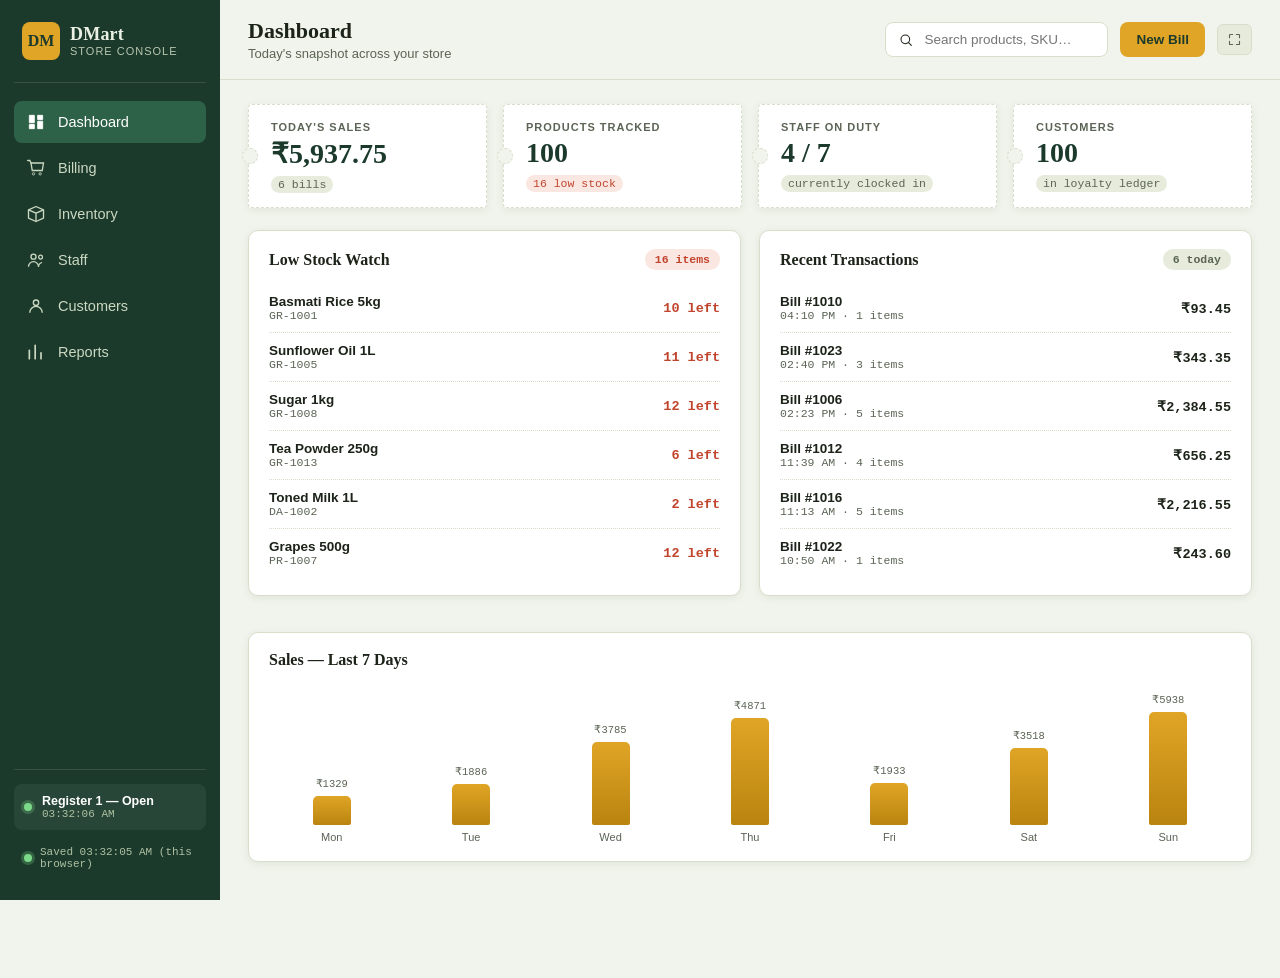
==== index.html @ e61dfb7e "Add files via upload" ====
<!DOCTYPE html>
<html lang="en" style="background:#F1F4EC;">
<head>
<meta charset="UTF-8">
<meta name="viewport" content="width=device-width, initial-scale=1.0, maximum-scale=1.0, viewport-fit=cover">
<meta name="color-scheme" content="light">
<meta name="theme-color" content="#1B3A2B">
<meta name="mobile-web-app-capable" content="yes">
<meta name="apple-mobile-web-app-capable" content="yes">
<meta name="apple-mobile-web-app-status-bar-style" content="black-translucent">
<meta name="apple-mobile-web-app-title" content="DMart">
<link rel="icon" href="data:image/svg+xml,%3Csvg xmlns='http://www.w3.org/2000/svg' viewBox='0 0 64 64'%3E%3Crect width='64' height='64' rx='14' fill='%231B3A2B'/%3E%3Crect x='10' y='10' width='44' height='44' rx='8' fill='%23E0A526'/%3E%3Ctext x='32' y='42' font-family='Georgia,serif' font-weight='700' font-size='24' fill='%231B3A2B' text-anchor='middle'%3EDM%3C/text%3E%3C/svg%3E">
<title>DMart Manager — Store Console</title>
<link rel="apple-touch-icon" href="[data-uri]">
<link rel="manifest" href="data:application/manifest+json,%7B%22name%22%3A%20%22DMart%20Manager%20%5Cu2014%20Store%20Console%22%2C%20%22short_name%22%3A%20%22DMart%22%2C%20%22start_url%22%3A%20%22.%22%2C%20%22display%22%3A%20%22standalone%22%2C%20%22background_color%22%3A%20%22%231B3A2B%22%2C%20%22theme_color%22%3A%20%22%231B3A2B%22%2C%20%22icons%22%3A%20%5B%7B%22src%22%3A%20%22data%3Aimage/png%3Bbase64%2CiVBORw0KGgoAAAANSUhEUgAAAMAAAADACAYAAABS3GwHAAAACXBIWXMAAAsTAAALEwEAmpwYAAASJklEQVR4nO1da5AVxRWe0lRMUklMxYrA9MoSQ2bu7d5FDYW73ctDIxh3xSeuCq6oRBBBBATER/CNTwoQE1EEWZZFEx%2BlxjIafGFisMzDt6KRxyZ/jTFWmZQa3U6dgSX7uLvc6Ttze%2B7MN1XfH6X29nx9vjnd55w%2B7TgJeAaNGfF9V4qJruQLXCnWuEq84CrxJpN8pyv5P13FP2dKaKByOHAV/5zmLphDJd50Fd8SzK3kC5isOX5QnT/MyepTVX8Ycxv4Oa7iG5jkf7c9WYCww4EUf2NStLJ6MfUQ5btOmp%2Bq%2BvqvM8mbmeKPM8m/gNFBeKwnB18yxV9kks/47pHDv%2B2k5RlcJ/JMivWu4v%2BB0cPoWVEc8H8zJe4dImtyTqU%2BrK5mhKt4G772MHpWmld4vEqKUU6lPEPH5IYwJe5jSnTiiw/jZ9Fw0OlKvrF6FB/sJPjZj9ZvruL/guHD8FkMHAS2JcVcp7l5fydJz9DRtYe6iv8Rhg/DZ2XgwFXiZQqdO0l4hsj8yUG8F5OPcKoqKwcfuw350%2B1Z/rhxX3GlWAXDh%2BEzexx0uoqvKPuSaPhxww9wlXgQxg/jZ0ngQIpHKc9UFuOvHnfYd6hUwfpLA%2BBAdd8X8C2Hjhx5YOzGz6R4FcYH42PJ5OCV2ERALgZffusTDKh9LYf41iEjR34jWutvbt7flfxhTAAMkFUCB5L/moI0kdk/oj0JmFRAh%2BEgiA5F8TDJTwP5MEBWiRw0iFNLMv7BMl/tKvGh9RcBwIEKz4Er%2BUfmGWNa96O8AYanKpsDV4qXjBJlVHRke/AAOGCRiIDPDmX8VHZK7gMGCANk6eDgYyrTL/7rv7ue3/agAXCgo%2BKAzp8XZfyu4ofjMAvEx9LHQSedUty3ACR/KAGDBcCBjp4Dfv%2BAxk%2BHkHefw4QBggORPg4k/8JVtX7/a38p1lsfJAAOVJwc8HUFjZ96sexpR4EJAAc6tRxI/slByv9WgbV/zTTrgwPAgSoDB/ViaqHN7/MwQBggywYHT/dc%2Bx9ZW4XNr/VJAVTZOPiyR2LMVfzcSpyA2glCn3tuXt%2B2OK8fuDmnX7zT12/e6%2BkdGz3dsQmIkoMdG72AW%2BKYuCbOiXuaA9t2YIIqxc/qLoANtgdULPiPhZ43M6efWuHDyBMi8idX%2BHruzHwwN7bto2hIvvb/SyAlOqwPaB844liub700p9/dAMNPKra1esEcHT6BW7eXItARGD/VSydgMP1i6Gih51%2BY1%2B%2B02p9gwCuKA/pILZmX08PG2LefgUDnXei440TbA%2BkPsonrZ1bhi1%2Bpwnv6dl/XN9m3o37RkG8kASy0PpACOOtsfPXTgHdaPT25JW/dngqDz6f4/z32B9IT06fl9XZEclKDHe2%2Bnj09Z92uesNV4i6KAG2xPZDumDUjb33CAC8WDihSlCgBSP4cLYHesj2Q7sse%2BlrAANMpwh3tvp7ckpwIkav464kJgdY1cv32evuTBHix7wnU8QkRgeQ7nSS0PakeIxDtyZD4Nq/0g/C2bbtjUnxAAvjM9kAWz8G6P2tYNNv%2BptiV4lPH9iAoa0gZRNsTAnhlXwqNGG/fC1gXAKXOYXzZFODNi3LZFgAVT6G2J7vY1upZL6CzKgCq6rQ9CYBnlYOLL8hnVwAoaYYAn1zuZ1MAtAHa1Q4DyLoH2tXu6drxPHsCoNNEtskHvERwMHVqPnsCoCN1tokHvERwQJHAzAmAzpXaJh7wEsHBL2/ysyeAratR9Gbb8DoSAjponzkBvLHOPvGAlwgOXlvnZU8A29vsEw94ieDg/bYMCsA26UCyOIAAEjAJgAcBwANACB3wAFgCwRt4WAJhDwBv0IE9ADbB8AYeNsGIAsEbdCAKhDAovIGHMCjyAPAGHcgDIBEGb%2BAhEYZMMLxBBzLBKIWAN/BQCoFaIHiDDtQCoRgO3sBDMRyqQeENOlANinJoeAMP5dA4DwBv0IHzADgQA2/g4UAMToTBG3TgRJjQNyzIlQ3LFuf0qitzeuMNvn5iua//eLdf9quYqA1MHO/2yj3l766xvc3TNyyM9j0ydyTSNg4dy/UxJ3E946f5QBxxt2mZG1MT2MvnlL%2B/0uol9tuaR4XMCqAQRh3H9WUX5fWWO/yKEYCNFvNHnZiQO74iAATQDzFNk3jQsSzpAiCsvKJ8XuChW%2Bx2c06NAE4%2Bg/dBVUP4v/OjY/v%2BncZJu5c3o37Cgwv4Shnn%2BJN50MK7VMNZdlmu4DsTSr0wTjZxvbNMnbabp5QmZJrjQhxkTgCFyK02MIT5Fw7cZJc2u7//hafvXJLTU1ryepiBIA5pEMEXPK6lhojglpRNS%2BP3Alvu8I0%2BUt1Bc1zob0MAMQmgUBu%2BxRflg01w2N86%2BiSuX1qdTAGceDqPXQCzppe%2BjIMAyuwBBvqajTshvAjIWOme26QJgPDMqvg2w6%2Bt9Y0%2BGhBAQgVAoJvpJ57GjSIvURpbIQGY7AvOPy%2B%2BOxeumpeLZIzwAAkSQNd9tWMmhv9dutbnz2viEwDdoBPauMYI/Zd74mleWzuh52/9YCzXk1vCfzwggIQJgPDsKt/oa3bcJK53bIxHAE%2BtNAs3Xnlx9JvhO67s%2B/W/aEZezzzfQKTYBCdPAAT6OyYGd%2BPCfCwCoP9%2B/CSzPcp7EUardrX39ZAUFfvdL3wIIC0egPDKGs9ok/fDcUL/aY0fiwDarjcrObj98ui8wK9u7OuJzpiym3N4gBQJgDDtPDMvQOHBOARAOYwjG8OLsmEij%2BwK2lPO6MvJw7fsFjwEkDIBPGB4WRt5jlfX%2BpELgEC3aZqM6f4b/Uj2RlW9El9UB9T1/yGAlAmAynxpSWPyPtfMz8ciAIpS%2BUeF9wJUXlAqHzN%2B2ld8VAkKAaRUAKXUutBGMQ4BEBbNDr8XoC/3s7f7Je2JhvUqGxkxvufdbvAAKRQAhRFN3%2BmFn/uxCIAO8JiEaekLHiUP113S8%2B9BACkUwN1XmQuAKj7jEABh6tTwnom%2B4PQlDzue9zb4fcZEiS%2Bqo4IAUi6AJ1eY17tTFCkuATxlOK4lc8OPaeUVhRNfvf8dPEAKBUCbTtOS3/omEZsACJR5DjsmcQwPlRjb2e5pdXzP3yE%2BCi3vIIAUCoBQc4xZ1SON3%2BSwfbECWH%2BdmRegM8/FjmXT0r5ffwoMFPq3EEBKBUBng03fizascQmAxGUytjAnxiYWqI7tSnxBABkRgMk5gS48tiw%2BARBuudRsk04lDfsax%2BYCBXjERX//Hh4gpQIwWWt3weQgfRgB0B7FOzr8%2BKikwaQUZHW3xBcEkBEPUKj%2BpVi0XpeLVQCESwwrVwdKjP15jdengUDvxBcEkBEBmBz06MJdV8UvgK13%2BXpoQ/gxXjBAYmzxnL6iunYf5R1YAqVUAKdNNhfAumvjFwCh5WweWWLs3Q1%2BcMxzX4kvCCAjHqDJ4JxwF9qXlkcAjy8zC4leVSAxtmxxcYkvCCAjAqCmWqbv1V/IMGoBEMafEn6clOP4a7d1/c52T9c1Fpf4ggAyIgCKm5u%2Bl0lfUVMBrL3GLCR6x8/%2B76U2FDh1dno/iS8IICMCOHyCuQC2tXplE8D2jV7QGjLsGEd3OzHWVCDkW6wXwyY4hQKgbKtJ%2B8SuuhuT3zQVAGHpQrOQKN1X8OSKcIkvCCADHoD6iJq%2B0ylnll8A1NzLOyr8WE%2BdzAuWWA%2BU%2BIIAMiAAiuKYvpNJ6XGpAiDMnRneC9BGt3p038QXNcGCADIsANMlRdeywoYA/nCnH/TqKXVOrgl5rhl7gBQKYPo0MwHQwfWBygbiFECp2Wu2p7PFvhJfEEAGPABdqmHyPudPi6crRLF47LbSbm6ZPT2894IHSJkAqN2f6fuQAdoUQCkJvKoiE18QQMo9wJICLcCLvUaplN%2BNSgBrrjYT8OlFJr4ggBQLwPS0VRTXE0UlAOpUbZLEe8igfIOAJVCKBHDP1bmyxv7jEADhhkvCvcfYE8z7iEIAKREAdU0w%2BfpTG0UKQSZJAG%2Bs8/TwscW/w2qD8wsQQMoEsGCWWSLp3muj6cMfpQAIc4q8k7h2QrjEFwSQQgFQ6t%2BkD9Dlc6LrwR%2B1AKico5jE2DUlNPQlYAlU4QKgDmgmRwujzj1ELQACdYEgDzUQ3lpfmgeDACpUAHQs0KTXJnmKn83NR3b5RJwCKAdm4o6wyhLA07f7et7MXHDeNezvUCuStuvLd1O8bePugADixYM3%2B31gshyZ0pIv%2BLfIWKnT89XzcsGVo0cYHBzp/hul3gNGWeZC4yQU6vPT378lEZfTyF9b2/%2B4J50ZnlOa40J/K05bGwiOrR%2BuBDRO4sYVnr0xt8jITFxZW1O0XW/POMsBCKAXIbQ8Io/xSAm1PRCAsG7YEEAIEmh5RGXQlA2m1oNxfEnhAYR1Y8%2BkB6CsaO7o3aedxp7Ig6ZXdHUQlQzctzSnXzbo5gwBCOvzWvECKOc6Fkg%2BBwwCsD8JAAQADwAhaHgALIHgDTZhCYQ9ALyBxh4Am2B4g03YBCMKBG%2BgEQVCGBTeYBPCoMgDwBto5AGQCIM32IREGDLB8AYamWCUQsAbbEIpRChvYNpIFkgfB%2B%2B3ZbAWiPrX2CYe8BLBAXWlzpwAomgoBaSDgxfvzOCRyKiOGgKVz8Evb8qgAG5bXN6zrUByObj10lz2BEDnbm0TD3iJ4MCkR1PFC6B2vHlXYiA9HOxq9wJbyJwACHRPre0JADyrHDyx3G7bFasCoOs9YYDZFuGciPolVaQA%2BI%2BF3hZTGxIg%2BRxsa/UCG8isAAgUAbA9EYBnhYObFtmL/iRGAHSnFbxA9kT4TqsXXNBh2/4cV4nPbA9i8UXYC2QNCw1u5YkarhSfkgA%2BtD2QoaOF3rwSEaGs4Lcr/WDObdsdk%2BIDWgJ1WB%2BIErqukeu319ufHMCLfekjm%2BzF/XsKgO90XCnesj6QPZjckg/u64URplOIO9p9feaUhBg/LYEUf91xFd9ieyDdMWs69gNpzfjONLhSKVYBSP4ceYA1tgfSG9SqfPtG%2B5MGeJF9%2BWfNSJbxB5B8teNKvsD6QApgcguPrVc/UD4O3l7vJWrZ0wP1Yh55gInWB9IP6poQHar0aE9dY0KNn9CQb3QGjRnxfesDGQB0cyTdBAlvUDl4d4Ovl8zL6eox9u1nIAxp4EMdepISCh0IdMPLLZfmkDVOMLa1evrmRblEZHiLQEdg/IEApGhNwICKAhVP0X1bv1nu4zxBQqI7Tyz39cUX5HXecmFbKEi%2Bdq8A3AZ%2BjvUBGaDmGB6cJqKCul/d6Ad38VK3CbRcid7Qt7d5AbfEMXFNnBP3NAe27cAEVfV8yl4BVNUfxpgSX9oeFAAOWDk4kPyL6lF88F4BBF5A8udggDBAlgUOJN/cw/j3COA86wMDwIEqhwDE2X0E8L1x/JtM8k9ghDBClmYOJP%2BEbL2PAPaEQ%2B%2B1PkAAHKgyRX96P0NkTQ6bYRggSysHkn/hjs55/Qpgjxd4wPpAAXCgYuHgvgGNPxBAgziMKdEJI4QRsnRx0FlVX1vrFPO4UrQnYMAAONCRcSDFeqfY5%2BC6mkGu5B9hAiBClgIOXMn/OUiOONgJ81QpPsf2wAFwwKIQgBIXOqGf5ub9XSVehhHCCFklcyD5Vsdx9gsvAAqLNvChSWibAoADZvLll/wjOu/ilPK4DeIERIVggKzyOOisqq85pSTj3ysCxVck4IUAcKBDcLDMiezZvR94EBMAEbJK4ECKR8lmoxOA4zic868yJZ62/nIAOFD9c%2BBK/nz1uOqvOXE8h44ceSBT4hUYIYyQJZODv5CNOnE%2Be8qmNyfgZQFwoPd%2B%2BRXfErvxdz3Djxt%2BAIrmIECWHA4eqaqv/7pT1ifYGAfRIRTO2TeArKIziPZEveEN8wxR%2BZOQLLNuCJmDq/i/mOTNThKeQXX%2BMFeKl2yTAmSEA8m3Dpb5aidhz36sXkxlSvzDOkFAKjlwqUJZirlWlzxFlVIr3oa9gX2DSRE6qXth6JJmm0%2BVzNUEQpD8vwkgEKhMDr5kij8%2BpD73I6dSH1fV%2BkzxdWi5Yt2YKgeSf0LdG/Z5gL2SHorT0q6dFA2vkAAjS%2BbX/kUm%2BYyDlP8tJ80P9WVkqqYl8AxK7EoA%2BYCywIHkO%2BlLX6X4WX16dWbpoZAW3dbhKn6Jq8RdVNBEN/i5ku%2BgHEMSLvMGRCgOaM6CuQvmMJjL52humeLzaa73Xk5h%2BfkfrwZnYNuTtE8AAAAASUVORK5CYII%3D%22%2C%20%22sizes%22%3A%20%22192x192%22%2C%20%22type%22%3A%20%22image/png%22%7D%2C%20%7B%22src%22%3A%20%22data%3Aimage/png%3Bbase64%2CiVBORw0KGgoAAAANSUhEUgAAAgAAAAIACAYAAAD0eNT6AAAACXBIWXMAAAsTAAALEwEAmpwYAAAgAElEQVR4nO2deZgdVZn/r6Mz7uPCT6HrNGlB7HvvOZ0EbSFd1Z10gCSEBCEhZAUiikLYA9kQk0BCAgHCEpKwBLIS9SeOGy6ACCgIo%2ByKICrgvjEzzu95RpwNOL/n3BBpY5buqnvve%2BrUp57n%2Byfk9rc%2B7/t%2B61TVqVKJQ/xo6ex8077dVaPijvFRrE%2BPEn1BFJtrosR8SsX6DpWYR6NYP6sS87Mo1n90UrH%2Bk0qMRXgAAzAgykCs//SXvrStR7le9UiU6NtdD9vWy2o97TTX4/bp0bq1q%2BuN0n2Xg6Opx6DhlZaWxIyJEjMvivXNUWy%2BqxL9Bxo4DRwGYKB4DOjfux4YJXqL64muN7oeyVjiyP3R1jv07aq7eoRK9EUqMd9UsfkX%2BYJDeAADMOA5A7F%2BXiXmTpWYpa1deuz%2BnZ1vk%2B7nHBy7PQb1DH5H1F2dEiXm%2BigxT6jEvCReSAgPYAAG8s/AS1Gif6Bifa2K9WR3ccU44hA/tt231wtcWo0S/T8eFArCAxiAgbAZiPWLKtYPR4lZ0dKte0ql0t9JzwKOAg19B14Um9%2BIFwLCAxiAgYIzECX611GiV70SBl4jPSM4Ajtau/TBUWyuVLH%2BpTTsCA9gAAZgYBcMxOYXKjEr9006Pig9NzhyfLgHT1SsT1axeYxio%2BHCAAzAQN4Y0E%2B5W7TRQZW9pOcJR06OlqQ6/JVX9P5THmCEBzAAAzCQhYEo0X%2BOEr25pct0S88XDj%2BPv4u6zYei2PwzzYZmAwMwAAPBMvCo6jIzS729r5MeOhzCx15J%2Ba0qNmerxPzcAzARHsAADMBAcxj4mbs9wCuFBR38UWwWRrH%2BdxoODQcGYAAGislAlJh/U4k5/129%2Bi3Sc4mjCXvub7vi17%2BXBg/hAQzAAAx4w8C/uhUBNyMYxIEdnZ2df9%2Ba6DMZ/OJFhvAABmDAWwai2PzWfbSIZwQCOaKu6qhXtuYVhwvhAQzAAAzkgIFYP62S6jjp%2BcWR8lDDqu9TiblFHCSEBzAAAzCQVwbudJ8vZhDn5HDfmY4Scwl784sXDsIDGICB3DMQJea/3Vdd23rb3iA93zh2c7i9oFWifyQNDMIDGIABGAiLgSjWz6hYH8oQ9nDbXvcxCD7BK18kCA9gAAYCZuDlKNFbWrv0O6XnHsdfHvLTv/YADIQHMAADMFAABqJE/4rVAOFX%2B1RsLuSqX74YEB7AAAwUdDVg1QFjD3g9V%2BNNPPYZZqq1PZ3lAUB4AAMwAAMFZiBKzBOtXYMHEwKacERxx0fd152kTzrCAxiAARiAAVXzQL8QdesPEwIadLhlllce9KPo8AAGYAAGYMA7BqLE3KC1/geCQB2P1q6hik/1ysON8AAGYAAGzO5DQKwf2ieuthEC6nC0JNXhKtF/ADoaDwzAAAzAQB4YiBLzu5Yu000IyHCoWE%2BOYvOf0icT4QEMwAAMwIAaSAiIzX%2B1Jvo4QkCq4e8%2B22teougoOhiAARiAgZwy8LJ7XZ0Q0N%2Bjt/d1UWKu9%2BDEITyAARiAARiw2T3Q693eNQSBPX3IJzZfBziaDgzAAAzAQFAMxPpWPii0i2PvIUPe7D69KH6SEB7AAAzAAAwk9fcgSvS39krKb2UloM/R1jv07SrR91N0FB0MwAAMwEDIDESJfpCPCb1ytPS2/x%2BVmEekTwrCAxiAARiAAdUMD2L9cHRQZa9CrwTUPuMb64coOooOBmAABmCgUAzE5rFBPYPfUSri0dLZ%2BSYVm3vFTwLCAxiAARiAgUQiBOgH3tWr31Iq3tP%2B%2Bm6KjqKDARiAARgoOAPfLMzbAe5dSF71EwcO4QEMwAAMJJ54EOtb3R44pdAPNvnxADaEBzAAAzBgvfIg1jeVQj6iWC8SNxnhAQzAAAzAQOKhB7FeUArxiBIztbYvsrTBCA9gAAZgAAYSLz14ObgPCLXG1RHuy0gemIvwAAZgAAZgwPrqgfsCbhSbpBTCMWh4pSWKzW%2BlTUV4AAMwAAMwkA8G9O9bu4aqUt6f%2BFeJ/o68mQgPYAAGYAAG8sNAFJt/1lr/QymvRxSbddImIjyAARiAARjIJQOxWV3K46Fic4K4eQgPYAAGYAAGcsxAFOuPlPJ07NOjdZToP0sbh/AABmAABmAg3wzoF1rijkopD8cBYw94vfvIgbxpCA9gAAZgAAaCYOCRXDwPoGJzhQdmITyAARiAARgIhoEoMZeUfD6iruoolZiXpI1CeAADMAADMBAYAy%2BpWB9a8vFo6x369ijRv/bAJIQHMAADMAAD4TEQ61%2B%2B8%2BAD/rHk28Erfx7AgfAABmAABgJnQK8t%2BXS0dnX0ss%2B/NBQID2AABmCgAAy81NKte0rePPWf6B95YArCAxiAARiAgfAZiPXTbb1tb/DhK3%2BXiJuB8AAGYAAGYKBYDCwVHf5uc4Io0f/jgREID2AABmAABgrDQJSY/1bDqu8TCwBRbL4ubQLCAxiAARiAgYIy8EXJd/6l/3iEBzAAAzAAA4VloCUxY5o7/Xt7XxfF5ofSfzjCAxiAARiAgUIzEJsn3Uxu2vxvTfSZ4n80wgMYgAEYgAEYsFHSMaspw3/vIUPerBL9e0yn8GAABmAABmDAiHsQxea3rV1db2x4AGhJzHzpPxbhAQzAAAzAAAyYVz3oMrMbOvzf1avfohL9B0yn8GAABmAABmDA%2BONBrJ/fKym/tWEBIIr1IvE/EuEBDMAADMAADNidhIAFDRn%2B7gtEUaz/HdMpPBiAARiAARjwkoF/dc/p1T0ARLGe48Efh/AABmAABmAABpJd3QroOKu%2B07%2B393UqNr8AOqCDARiAARiAAeOzBz%2Br674ArV16hgd/FMIDGIABGIABGEh270HUXZ1StwAQJeZ7QAd0MAADMAADMGC89yCK9UN1Gf4tSXW49B%2BD8AAGYAAGYAAGTL89aOky3dmv/mN9M6ZTeDAAAzAAAzBg8uNBbDZlGv5tvUPfrhL9gvgfgvAABmAABmAABmx/PYgS/edBPYPfkToAuNcJMJyigwEYgAEYgAGTOw%2Bi2JyWOgBEsX5c%2Bg9AeAADMAADMAADZuABINHfTzX8W7v0wRhO0cEADMAADMCAya0HLV2VD6S4%2BjdXSv9whAcwAAMwAAMwYNJ7EOvLBjr/X8POfxQdRQcDMAADMGDy7UGsf%2Blmer%2Bnf0u37hH/0QgPYAAGYAAGYMBm9qCnOmwgy//XYDqFBwMwAAMwAAMm/x7E5op%2BL/9HsfmN%2BA9GeAADMAADMAADtmm3AVp6BndiOEUHAzAAAzAAAwEx0G2G9mf5f6H4D0ViHrR2G3vQWG2nzKjas2dV7Yp5Fbtxadl%2B6bKKvXt1u33kxnb7xIZ2%2B6NN7fbnn0J4AAPSDLhadDXpatPVqKvVDUvKtdp1NTx5RrVW06626a0F9iDW5%2B0xAKhE3y/%2BQ1HTPDhwtLYzZ1bt5Quq9qtXVOxTDHbxho7woBEMuNr%2BysqyvWx%2BxZ4wU9uho%2Bm1qkCzJkr0t3Y7/N2%2BwSrW/yv9Q1HjPNhvuLHHTNe1gX/fWhotwxYGiszAvWu3BYKJ07R9z3B6rwp5/sT6f/fv7Hzbrpf/EzNV/EeiunvQNtzUlvSvX1yxT26UbzoID2DAPwae3FC21y2q1G4ZDOqhF6sQZ1G3OWZ3AeAG8R%2BI6ubBsHHGLptTsY/eWBZvLggPYCA/DLie4VYJe47U9OQkqLm0ZncPAP7Qgx%2BIMnowbpK2n1pesT/bKt9IEB7AQL4ZuHVl2U6dUeUhwiSA2RSbx3Y6/Nt6h75dJeYl8R%2BIUnngnvCdfnzV3rmKq33phonwIEQG7ri6bKcdx9sEKs8zKtYv7vQ5AJVUx4n/OJTKg0nTtL39aga/dINEeFAEBm6/qlx7aJB%2BbXLpQUtixvxtAIj1MukfhgbmQTxO208vr4g3BIQHMFA8Bj63omyHH0nfVnmbXbFZspMVAPNN8R%2BG%2BuXBe0fo2iYfz9ws3wQQHsBAcRl49uZ2u2xuxe4/ghUBlZf5Fetv7GwF4HnxH4b26MGEqdo%2BcB3L/dKND%2BEBDLzKwHeuLdujphACVB5mWKyf/6vhv29SjsR/FNrjBj7ulb7neLKfxsvwhQEPGXBvHa06v1JboaSfG689ePewjr3/EgBau/RY6R%2BEdu3BiKO0vWc1V/3SDQ7hAQzsmYG7rimzf0Di90xr6e4Y/ZcA0JKY%2BdI/CO3cgxNPrPLhHQYPgwcGcsXAjzeX7cc%2BUqWvJ37OtijR5/bZAVBvkf5B6K89GNSta3t0SxcywgMYgIG0DFwyr2L35SuE1rv5FpuNfQKA%2BZ74D0J/tXf/%2BiUs%2BTN4GDwwkH8GtlxUqT3DRI/3yQN9P28AeKj39Rp7ywqu/KWbFsIDGKgfA1%2B4rGzbR8r3V2RqHkSx%2BW0tAOw9ZMibMcUPMAaP0rXtNmk8DB8YgIHQGHC7lXYcxhsCyoNZoxLzcktn55tK%2B3ZXjQc/pvD64FhTe5dWukgRHsAADDSKgfvWttd6HT3fiHvQEndUSiruGC/9Q4ouc5i2965l%2BDN4GDwwED4D919btoNHy/ddVXC51//dJ4BPk/4hRZa7L8ayv3xTQngAA81j4K5VZVseye0AJTh7oqRjVknF5kLpIVjkp/154I/Bw%2BCBgaI%2BGPge3g6wYgEg1otcAFgtPQiLKPdu7AZe9RNvQggPYECOgS0XlWt7nkj3Y1VARYm%2BuqQS/RnpH1JEsckPg4fBAwMwsO1rgtL9WBVQUWy2uq8AfkP6hxRxe18Kn%2BYPAzAAA9s%2BIjTtOFYBVLMDQGJuK6nEPCo9EIv2YZ%2BnN/PEP42P4QcDMLCdge%2Bvb7fvH0MIUM0MALF%2BqBTF%2BhnpoVgUue0w3ZeyaHw0PhiAARj4awa%2BfmXZDuqR79OqIIoS81P3IaBfS/%2BQomjleWzxS9Nj8MEADOyKgWVzeB5ANWsmxeYX7hmA56UHYxE0Yaqu3eui%2BeEBDMAADOycAdcjx0/mM8KqKXNJ/96tAPw/6eEYut47Qtd2v6LoafwwAAMwsHsG7lnDrQDVhLkUxfqPLgD8WXpAhq4V81j6p%2Bkx%2BGAABvrLwPzTuRWgGj6b9AvuFsCL0gMyZHUfqe2zN1P4NH8YgAEY6C8D7k2pzsPl%2B7cKWbF%2BseTFDwlYn72YpX8aP40fBmBgoAxsXFoW798qcBEAGmjupGmaxkfjgwEYgIGUDBw9hb0BFAEgf2rtNva2q7j6p/nT/GEABtIy8JWVrAIoAkD%2BNP14tvul8dP4YQAGsjIwfhKrAKpBc4pbAA0y9s5VXP3T/Gn%2BMAADWRlwn0yXvqBTgYoA0KBNf2h8ND4YgAEYqA8DoyawCqAIAPkQT/7T%2BGn8MAAD9WNgy0U8C6AIAP5r2DjDlr80f5o/DMBAnbcIPvgIVgEUtwD81rK57PpH86f5wwAM1JuBpefyjQBFAPBX7lOWj66j8Gn%2BMAADMFBvBlxv5XPBpq4zi4cA62jm1Bm8%2Bkfjp/HDAAw0ioFjpnMbQBEA/NQNi1n%2Bp/nT/GEABhrFwLWLeCVQEQD8037DjX1yI4VP84cBGICBRjHww41l2zZcvt%2BrQMQtgDoZ6ZamaHw0PhiAARhoLANunxXpwakCEQGgTkZevoD7/zQ%2Bhh8MwECjGbhkHrcBFAHAL923lsKn%2BcMADMBAoxm4Zw2bAikCgD86cDTL/zR%2BGj8MwECzGBgySr7vqwDELYA6mDhzJsv/NH%2BaPwzAQLMYOO4ENgVSBAA/xP1/Gh/DDwZgoHkMXDqf5wAUAcAPffUK3v%2Bn%2BTEAYQAGmsXArSt5DkARAOSH/77dxj61icKn%2BcMADMBAsxh4ckPZtnbL93%2BVc/EMQEYDhx3BA4A0fho/DMBAsxnoPFx%2BgKqciwCQ0UD2/6fxMfxgAAaaz8CkaWwIpAgAsglq9izu/9P8GIAwAAPNZuCMk3kTQBEAZAPAinkEAJo/zR8GYKDZDCyfSwBQBADZALBxaZnmR/ODARiAgSYzsH4JbwIoAoBsAPjy5QQAmj/NHwZgoNkMfOEyAoAiAMgGgHtWEwBo/jR/GICBZjNw1yoCgCIAyAaAR26k8Gn%2BMAADMNBsBh5aRwBQBADZAOA2pKD50fxgAAZgoLkMPLGhXbT3qwDEPgAZDfzxZgIAjY/hBwMw0GwGnt7MCoAiAMgmqGe3EgBo/jR/GICBZjPgeq/0FbTKuVgByGggjY/[base64]%[base64]%2BYRKwAEAJoRAwkGYKAQDEgPUJVzcQuAFQDxIkZ4AAMwQAAwBIC8icZF44IBGIABVgCUB/[base64]/whtK4cYO3i0sQeN1bZrnLGHHa3tYRO0nTBV20nTtD3pI1V77qlVu%2BScql39yYr99PKKvXt1u31yQ5lGmqKRfnCs/HlvtNp6jH3wBvhIGzRuvKAifg6R8c4DbgF4cBLQqx60jzT2kKO1/fCHq3bR7Ipdv2RbOHjmZq4yixwAnOafXiEgpgwALoBLnz9kvPOAAODBSUD9W1kYM1HbM0%2Bp2usWV%2BwD13E1WLQAUB6p7VObCIIDHf5fWlkWP3fIeOkBAcCDk4DSeXDgaG1PPLFq1yys2IfXFXcwFCUAOK1cwCrAQPmYfjxX/9LcKk9FAPDgJKDsHrR2GzvyKG0/cWbF3rmqWKsDRQoABx%2Bh7bNbi3V%2Bs%2Bg715btvt3y5w0ZLz0gAHhwElD9PXAPHy48u2rvXRv%2BsChSAHDaclH457ReOuuUqvj5QsZbDwgAHpwE1FgP3FsIq86v2B8Fev%2B4aAFg3LFa3PM86IkN7faAEfLnCxlvPSAAeHASUPPeMJg9q2IfWhfWFWTRAoDTbVeGdQ4boaXncvUvzanyXAQAD04Caq4H7xlu7KyTqsG8SVDEAOAe/pT23Wc9s6XdDh0tf56Q8doDAoAHJwHJeDCox9Q2JXrg%2BnwHgSIGAHfu2Bho10y4V2WlzxEy3ntAAPDgJCBZD/Ybbuz5Z1Xs05vzGQSKGACcFpzBKsCumHBvxEifH2S894AAkNFA93DZQHX4MX7dm5syo5rq71j1iYpdNqdiF8%2Bu1Jqxe%2BJ4xvHVWvNpPyR/Dej9Y7Rdv6Scy21eU52/PrpoTv6uGN2W06E%2B2JlFn780fxv/uJ6Yhlvp361yLgJARgPTFOjHP%2BpXAFh8dmOupL6/vt3edlXZXnlepXbP1g1Y6b%2B1P5o6o2ofuVG%2BkTdT/3xdPj%2BtesV5bAy047mcPMOv/tIfuZ6Yhlvp361yLgJARgMJAAMfNKsXVuyHJmuvNyhxV5c3LC7OcMlrABg2ztjntsr754u%2BvaZc2xRL%2BrwMVAQAI%2BI7ASCjgWmKtCgrAHuSe4jLLT0n4/1dGfjYR6uFWGbOawBwunlZ/m7bNEqnfdyv3tJfEQCMiO8EgIwGpilSAsBf%2B/Gzre1249Ky7TnSzyDQM17be9aEPWTyHADGT%2BZhQHcOH7%2BpXPtolvT5SCMCgBHxnQCQ0UACQP2GkFvKdQ%2B0uWVd6Ya0s02EPntxuCEgzwHA6Y6rwz03/dUFs/P7UBwBwIj4TgDIaGCaQmUFYPf%2B/GRLe%2B2tAt%2BeERjUre1l88N8LiDvAeCjHyn2KsBPt7TbwTne%2BIcAYER8JwBkNDBNsRIA%2BufTP11a9vLNgRDfP897ACj6xkDuwVrpc5BFBAAj4jsBIKOBaYqVADCwD5q4NwakG9SOOufUau3ZBenGXy/lPQA4nRdgMOuPHIfDj5T3P4sIAEbEdwJARgPTFCwBYODLm26DIekmtaPOPCWcgRNCAKgeWsyNgW65JH8b/%2BwoAoAR8Z0AkNHANAVLABi4Z89uLdtZH/MvBHzizEqhA4Bv75y7TaekvWy2Jk6t5v68EQCMiO8EgIwGpilYAkD6pU738R7pZrWjVsyrFDYATJzm1%2B2ZroJtDHT36vYBD/O2HmOPmuLXeSMAGBHfCQAZDUxTtASAbJ85HXesX83Lva2Q981o0gYAH5efty7PfyDrr04%2BaeCB2G3L7VsPIgAYEd8JABkNTFO0vhWf1E6AafXojWX7Ac/eDnhfr7F3XVMuXABw/%2B0Iz7485x4alfazGXrspnLtS5YD9ee2K8ve9SACgBHxnQCQ0cA0hetb8eUtADjdfnW5tpQp7V1fHTRW2yc3lAsXAK75pH%2BvoN25Kp/nYSBaePbA%2B8i4SdrLHkQAMCK%2BEwAyGpimcH0rvjwGAKf5p/s3eE6YqQsXAGqb0IzS3n3DQdrTRurHm8vWHDpwX7ZcVPGyBxEAjIjvBICMBqYpXt%2BKL68B4OnNZXvwEX4NHqe1CyuFCgBOi1JcjTZSoW8MdPX5Aw%2B/Bx2ua2/T%2BNiDCABGxHcCQEYD0xSvb8WX1wDg5ONDaO55gLwNn6wBIO396Ebq/LPyF8T6%2BzZMd4oPZ61cUPG2BxEAjIjvBICMBqYpYN%2BKL88BwGnKDL/8dHK/SdqXZgYAH7nWh5raKpG0t/XWp5cP/Oq/PFLbpzb5e64IAEbEdwJARgPTFLBvxZf3APC1K/1bBXBav6RcqABw1yr/zoNbKpf2tt5K8w6/e17G5x5EADAivhMAMhqYpoB9K768B4C0TbHROnC0zs0VaD0CgNPRnp2H0DYGciErzcY/39vhlpRvPYgAYER8JwBkNDBNEftWfCEEgM9f6t/Vp9OF51QLFQDSLE83Wu43SftbL7nPHqfZ%2BMf3HkQAMCK%2BEwAyGpimiH0rvhACgNNhE/y6%2Btz%2BQKDbuEjam2YFAPeAWjLer/PgViWk/a2HHl7XbttSbvzjew8iABgR3wkAGQ1MU8i%2BFV8oAcA95Szt5c40b4f7ryEHgLSvqDVaIWwMtODMgfeN8a9s/ON7DyIAGBHfCQAZDUxTyL4VXygB4PGbyrX3v6X93FEHjDC13ybtT7MCQNpNanwcML7IPUvi3mpIu/GP7z2IAGBEfCcAZDQwTTH7VnyhBACnqR6%2BEpiHd9LrGQCc3GeSpT3vq/cMN/bRdfI%2Bp9UV56XY%2BGfsqxv/%2BN6DCABGxHcCQEYD0xSzb8UXUgBwr95J%2B7kzVQ7x%2B530egeAtPerGym3d760z2nk3mIYlmLHy8sXVHPTgwgARsR3AkBGA9MUtG/FF1IAcMvPvu1It13XLqoUJgA4nZTiifVGyt2WcHxIez1QbbmonHnjH997EAHAiPhOAMhoYJqC9q34QgoAPr6Lvl2HHK0LFQDSvLPeaK3K4cZA7gt%2BA/07F5xezVUPIgAYEd8JABkNTFPQvhVfaAFg2Ry/7j/31V3XlAsTAJyOPNavMBaP07naGOj2qwZ%2B9b%2BzjX9870EEACPiOwEgo4Fpitq34gstANxxtZ/PATi5V7mk/WlmALh5uX/n4v9e4mcI25k%2B/OH6bPzjew8iABgR3wkAGQ1MU9S%2BFV9oAcBd4ZnD/Lry3K4PjNG1zXKkPWpWAPBxY6CJU/PBu/uiZJrXWr%2B%2Bk41/fO9BBAAj4jsBIKOBaQrbt%2BILLQA4HX%2BCX0Onr756RaUwASDtK2yNlHsuwddbMX3lNpAa6N92xC42/vG9BxEAjIjvBICMBqYpbN%2BKL8QAsOxcv4ZOX7l35KX9aWYASLuJTSN18kl%2BM%2B%2Be4G8/RNdt4x/fexABwIj4TgDIaGCa4vat%2BEIMALdc4t%2B95%2B0acZQuVABwWnCGX8z7vjHQpfNTbPxz%2BK43/vG9BxEAjIjvBICMBqYpbt%2BKL8QA8NhN/gYApz09pR1aAEh7P7uRWuQp926Iu2E%2B0L/nsvmV3PYgAoAR8Z0AkNHANAXuW/GFGACcho6W93ZXum5xpVABwMk9nS7te1%2B5B0V93BgozW6W7SONfXJjfnsQAcCI%2BE4AyGhgmgL3rfhCDQCTPf0ugNMsz%2B5BNyMA3O7h65mrP%2BlXEHMaM3HgV//zB/jFSd96EPl3XXMAACAASURBVAHAiPhOAMhoYJoC9634Qg0Avt137qth49Kxk%2BcA4OQ%2BTyvtfV/1HOnXa5nuDZFGbPzjew8iABgR3wkAGQ1MU%2BS%2BFV%2BoAWDVJ/x9E8DJPacg7VGzA4B7Sl3a9x312YvLuX591W0WlPceRAAwIr4TADIamKbIfSu%2BUAOAa%2BzS3u5O7k0FaY%2BaHQDcJk0Hp/iyXRE2BnLnYFC3bsjGP773IAKAEfGdAJDRwDSF7lvxhRoAvr3G7wDg9iqQ9qjv8GkW/%2B4ztdLe7yj34SLpc3DOqQP3xX0oKIQeRAAwIr4TADIaGELxhRoAfrKl3buv0fXVzJnVQgYAt8mN%2B1yttP8%2BPZT5w41l%2B77egf/uTUsrQfQgAoAR8Z0AkNHAEIov1ADgNNjjVwGHH2kKGQDSbnMb8sZAy%2BY2duMf33sQAcCI%2BE4AyGhgCMUXcgBI80pVs7T/CH8%2BTdvsAOCeWndPr0ufg75aNFvmlsyzN7fb949p7MY/vvcgAoAR8Z0AkNHAEIov5AAw1eO9AJzcDnnSHkkEACd3C0Ta/77qOEzXbhs12/sbL6g0fOMf33sQAcCI%2BE4AyGhgCMUXcgD4mGde76jPX1rcAOCeXpf2f0etWdj8VYDDJgz86t/dQsnyb/rWgwgARsR3AkBGA0MovpADQJonq5up6xZVChsAnA4/plrojYG%2BdFlzNv7xvQcRAIyI7wSAjAaGUHwhB4DFs/162MzXVwGlAsCGFPveN1q3rGjeOZk2ozkb//jegwgARsR3AkBGA0MovpADwMrz/A4As2cVOwDUvnw31q8HNY%2BZ3pzPNd%2B3tt3um%2BI11TQb//jegwgARsR3AkBGA0MovpADwLoL/LvC7KsTZjZn2PgaAJxWzPMrpLm9I%2B5Z0/hnM846ZeB94IiUG//43oMIAEbEdwJARgNDKL6QA8BnPN8OeMJUAoB7mt091S59Lvrq1I81tiZ%2BsL7dHjCieRv/%2BN6DCABGxHcCQEYDQyi%2BkAPA51b4HQBGTSQAuPN0rmcPa9Y2BrqxcasAS88d%2BN/7wbEm9cY/vvcgAoAR8Z0AkNHAEIov5ADw5cv9DgDxOAKAO0/fvb7du42B3AOkoWz843sPIgAYEd8JABkNDKH4Qg4AX/PwXfO%2BclsVS3sk/QzAdh13QtW7c/PTBmwM5F79HOhvaT9E176hUK/f4FsPIgAYEd8JABkNDKH4Qg4At1/tdwCoHEIA2H6ubl3p37la24CNgUYeNfCr//kZN/7xvQcRAIyI7wSAjAaGUHwhB4C7rvFvqPSV%2BwKctEe%2BrAA4jfbs2w3ug0313BgozTMp9dj4x/ceRAAwIr4TADIaGELxhRwAvr3G7wDgHjaT9sinAHDThX69Eujkhna9/r5jp8ts/ON7DyIAGBHfCQAZDQyh%2BEIOAA9c53cAcBvBSHvkUwB45uZ2%2B4EUD8g1Um5o1%2BNv%2B9bqcm2PAYmNf3zvQQQAI%2BI7ASCjgSEUX8gB4DvX%2Bh0ABnXzFsCO52z5XL/qww1tN7yzsuj2Fhjovz2uThv/%2BN6DCABGxHcCQEYDQyi%2BkAOA29FN2t/daT9uAeRiY6DTTs5WI4/fVLb7jxj4ysbmixrzKqJvPYgAYER8JwBkNDCE4gs5AHyThwBzdQtgu86e5VeNuOH9%2BPr0f8%2BiFB%2BlqufGP773IAKAEfGdAJDRwBCKL%2BQAcNtVfq8AVA/lGYCdnbcHri/Xbo9In5%2B%2BuvCcdHXi9hJwewpIbvzjew8iABgR3wkAGQ0MofhCDgBf8fDd8r46cDTPAOzq3E0/3q8AMGRUuo2B1iyU3/jH9x5EADAivhMAMhoYQvGFHAC%2B6PlWwD3jCQB52sb5usUDvyofkWLjn3l13vjH9x5EADAivhMAMhoYQvGFHABuWeHfe%2BV9dfgxfnjv2zMA2%2BU%2BliR9jvpqxIf0gDYG%2BuzFfmz843sPIgAYEd8JABkNDKH4Qg4ANy/37yqyr46p0zvmoQaAdRf4d/4%2Bf2n/h/PEqQOv9ZkzG1%2BPvvUgAoAR8Z0AkNHAEIov5ABwbYoPrzRTJ57oh/e%2BBgD35Tz3nIT0eeqrKTP6d87uXt3uzcY/vvcgAoAR8Z0AkNHAEIov5ABwyTy/A0C9P/ISWgBwWnZuJZcbA5180sDr/IgGbfzjew8iABgR3wkAGQ0MofhCDgDnn%2BXX8NhRlzbwVa9QAsATG9prH02SPld9dcYeNgZ67KZybZOngf5/Ny1tDg%2B%2B9SACgBHxnQCQ0cAQii/kAOAatbS/u9P6JQSA/pzHM0/x6zy%2Bdw8bA33yLL82/vG9BxEAjIjvBICMBoZQfCEHAPclNWl/d6evXkEA6M95vG9te%2B3DSdLnq6%2BWnrvzuvnx5rI1h/q18Y/vPYgAYER8JwBkNDCE4gs5AKR5CruZyrK9bFFuAWzX1Bl%2Bncuho419ZicbA119foqNf0Ya%2B%2BSG5lz9%2B9iDCABGxHcCQEYDQyi%2BkAPAyBSbsDRL5ZF%2BvAKYlwDwhcv8eyXw%2Bh02BnJ7BCTjB87c3NOaW4O%2B9SACgBHxnQCQ0cAQii/kAOCGrLS/u9JhEwgAeQ90hxz91%2BfwU8srqTb%2B%2Be71za0L33oQAcCI%2BE4AyGhgCMUXagBwT49Le7s7nXKSP77nYQXA6ToP93Vw201v/30fmqy93PjH9x5EADAivhMAMhoYQvGFGgC%2BcbV/S8Z9tfI8Px4AzFMA8HFjoGkztq0C3LWqnGrjn681YeMf33sQAcCI%2BE4AyGhgCMUXagDYfJF/V4t9devK5jf%2BvAcAJ/dZXulz11du6H97Tdl%2B9CP%2Bbvzjew8iABgR3wkAGQ0MofhCDQBukx1pb3cl9637Rn7uNeQA4N6c2H%2BEX6sA04%2Bv2rYUG/9sXCoTAn3rQQQAI%2BI7ASCjgSEUX6gB4GzPNo/pq0N3eHhMWnkKAE6neb7BU3900OG6aRv/%2BN6DCABGxHcCQEYDQyi%2BUAPAuEl%2BXSX21Tmn%2BuV53gKAjxsD%2Bbzxj%2B89iABgRHwnAGQ0MITiCzEAuPex3eYq0t7uSu75BGmP8hwAnI6d7m/A823jH997EAHAiPhOAMhoYAjFF2IA%2BM61Za/v/3/fkx0A8xwAblnh7zMee9KcJm/843sPIgAYEd8JABkNDKH4QgwA65f4GwDGCz35HVoAcOr9UP5WAVwAfOB62TdAfOtBBAAj4jsBIKOBIRRfiAFgwZl%2BedxXy%2Bb6tfyf5wCwZmH%2BVgEkNv7xvQcRAIyI7wSAjAaGUHwhBoAJU/29MrxnjT/v/%2Bc9APx0S7sdPMrfc%2B3Lxj%2B%2B9yACgBHxnQCQ0cAQii%2B0APCTLf69J75dI47yb/k/zwHAadHs/KwCSG3843sPIgAYEd8JABkNDKH4QgsAPj8ctmyOf8v/eQ8Aj99U9jbw7ahNS/04/771IAKAEfGdAJDRwBCKL7QAMP90PwOA2zL2ezfIL/%2BGFgCcZp3kV03tTB8ca8Q2/vG9BxEAjIjvBICMBoZQfKEFAN8%2BGbtdx0z3Y/k3xABwz%2Bp0H%2BIpysY/vvcgAoAR8Z0AkNHAEIovpADw6I3%2BDoKty/0ZAKEFAKeJU/2qq7/Z%2BGejvEe%2B9iACgBHxnQCQ0cAQii%2BkALBygZ/L/52H%2B7P8G2oA%2BOzF/u79MFd44x/fexABwIj4TgDIaGAIxRdSABg1wc/lf5%2BWf0MNAG77557x/p3/th5jv3u9vD8%2B9yACgBHxnQCQ0cAQii%2BUAOA%2BECPt5c7k3lN/erO/V/%2BhBACnaz7p3wqQDxv/%2BN6DCABGxHcCQEYDQyi%2BUALAeWf45et2LZ/rv7%2BhBAAfNwbyYeMf33sQAcCI%2BE4AyGhgCMUXQgB45uZ2%2B/4xfjV%2BpyGjjH1qk7w/RQkATgvP9qe%2BDj/Gz9ryrQcRAIyI7wSAjAaGUHwhBIDrFvu39Ou0eqHf9/5DDACP3VS2%2Bw2XP/dOG5f6d/XvYw8iABgR3wkAGQ0MofjyHgCecw9/Ham93PbX5yf/Qw0AvtSY2/jHrUxJe%2BGrP31FADAivhMAMhoYQvHlPQBs8PDTv24vgi9fno/hH2IAuGuVPBOXevzmh289iABgRHwnAGQ0MITiy3MAcK9%2B%2BfhN%2BNM%2Bni9PQwsATkdPkePCt41/fO9BBAAj4jsBIKOBIRRfngPAqvMrXj7498ON%2Bbn6DzUAfHq5HBtzPNv4x/ceRAAwIr4TADIaGELx5TUAPLqu3VYOkfdvx6X/T3m85W%2BRAoBbHeoWeDZkULe2D1zvdwD0rQcRAIyI7wSAjAaGUHx5DQAnzPRv6d99iVDalzQKMQA4XS2wQuTjxj%2B%2B9yACgBHxnQCQ0cAQii%2BPAeDmZfIPee2o0RO1fdbTp76LGgDcDoz60OZy8NUr/A%2BBvvUgAoAR8Z0AkNHAEIovbwHg3rVlWx7p19X/4NHGPniD38u%2BRQwATp84s3mrAGMn%2BfvJZ597EAHAiPhOAMhoYAjFl6cA8IP17XbYOHnP%2BsptOvN1D7d7HYhCDgAPr2u3bcOLvfGP7z2IAGBEfCcAZDQwhOLLSwBwy%2BtHCb7atasHvtYvyUfTL2oAcDrpI9VCb/zjew8iABgR3wkAGQ0MofjyEADcR15mHF/17ol/9xqitDf1UOgBoBkbA/m88Y/vPYgAYER8JwBkNDCE4vM9ALh36sdP8uvK32nZ3Pw0/KIHAKeL51btgjMaJ583/vG9BxEAjIjvBICMBoZQfD4HgIfWlb3b6c9d%2Ba%2BYF87wL0oAQP72IAKAEfGdAJDRwBCKz9cAsGlpxZomv8LVn%2BG/ckFYw9%2BJAFAs%2BdaDCABGxHcCQEYDQyg%2B3wKAW0p1e%2BlL%2B7Kzp/1vvCC84e9EACiWfOtBBAAj4jsBIKOBIRSfLwHAPeW/6hMVe%2BBov5b8nYaONvb2q/L/tP%2BuRAAolnzrQQQAI%2BI7ASCjgSEUn3QAeHZr2V63uGIPGuvf4HcaN0nXnkWQbtqNFAGgWPKtBxEAjIjvBICMBoZQfFIB4P5ry3bRbH8Hv7vfv%2BD0am7e7c4iAkCx5FsPIgAYEd8JABkNDKH4mhkA7lvbbq88r1LbMtUNWOm/fVd6/xhtb7kk7Kv%2BviIAFEu%2B9SACgBHxnQCQ0cAQiq9RAeCxm8r2a1eW7eULqvb4E3Rtv3zpv7U/OuWkqn1yQ3GGvxMBoFjyrQcRAIyI7wSAjAa6neAGqsOP8av4psyopvo73KdWl82p1AKE2wjltJOrdtpx2o44Stv39cr/XQNVz3ht/%2BnS/A1%2B92ZCmvPXVxfNSffBnKz/rlOob1Y0QrdfXa6L5771IPd70vwd0r9b5VwEAA9OApL1oP0QXdvYJ6%2Bf8nV70OeZIff7pT3Mi1zYlj5fyATjAQHAg5OAZDx47whtZ8%2Bq2EdvzN9VPwFA3ncCAL1L5dwDAoAHJwE11wN3e%2BKcU6v20XXyDZ0AwAoAKwD0QEUAAAKCQGMZGDxK15ZQf7BefmgTAF49L9wC6D8P3AJgTihWAICAsNA/BvbtNnbCVG03LCnn9h7/nsQzAMURAYDerwgAQEAA2D0D7k2EpedW7Xevl2/aBIDdnytWAAgA9DMj4gHPABAmgrnSHzVR2wtmV%2By3Vuf7ob6BihWA4ogVAPleowISAcCDk4DSeeAG30kfqdobFlfs4zcVa%2BgTAOR9JwDQu1TOPSAAeHAS0J49OGCEsUdM0vbsWVW77oKyffCG4g58AoC85wQA%2BpYKwAMCgAcnAb3qQXmktocdre2JJ1bthedUaw/vuSV998VA6ebrq7gFUBxxC4B%2BqQgAQOBraNh/hLaVQ0xt33/3lb%2BucaY20A%2BboGtP40%2BapmvL9ueeWq09pLd6YcV%2B5uKyvWd12T61Sb7B5lEEgOKIACDf41RAYgUgo4HSDQHhAQzAQFEZkB6gKuciABAAxIsY4QEMwAABwBAApBMRKwA0IoYRDMBAPhiQ7v8q52IFgAAgXsQID2AABggAhgAgnYhYAaARMYxgAAbywYB0/1c5FysABADxIkZ4AAMwQAAwBADpRMQKAI2IYQQDMJAPBqT7v8q5WAEgAIgXMcIDGIABAoAhAEgnIlYAaEQMIxiAgXwwIN3/Vc7FCgABQLyIER7AAAwQAAwBQDoRsQJAI2IYwQAM5IMB6f6vci5WAAgA4kWM8AAGYIAAYAgA0omIFQAaEcMIBmAgHwxI93%2BVc7ECQAAQL2KEBzAAAwQAQwCQTkSsANCIGEYwAAP5YEC6/6ucixUAAoB4ESM8gAEYIAAYAoB0ImIFgEbEMIIBGMgHA9L9X%2BVcrAAQAMSLGOEBDMAAAcAQAKQTESsANCKGEQzAQD4YkO7/KudiBYAAIF7ECA9gAAYIAIYAIJ2IWAGgETGMYAAG8sGAdP9XORcrAAQA8SJGeAADMEAAMAQA6UTECgCNiGEEAzCQDwak%2B7/KuVgBIACIFzHCAxiAAQKAIQBIJyJWAGhEDCMYgIF8MCDd/1XOxQoAAUC8iBEewAAMEAAMAUA6EbECQCNiGMEADOSDAen%2Br3IuVgAIAOJFjPAABmCAAGAIANKJiBUAGhHDCAZgIB8MSPd/lXOxAkAAEC9ihAcwAAMEAEMAkE5ErADQiBhGMAAD%2BWBAuv%2BrnIsVAAKAeBEjPIABGCAAGAJA3vTs1jLNi%2BYFAzAAA01mwPVe6f6vci5WADIa%2BOPNBACaP80fBmCg2Qw8vZkAoAgAsgnqyQ0EAJo/zR8GYKDZDDyxgWcAFAFANgA8vI7Cp/nDAAzAQLMZePAGVgAUAUA2ANy9msKn%2BcMADMBAsxn45jUEAEUAkA0AX7ycWwA0f5o/[base64]%2Bu90lfQKudiBaAOJn5lJW8C0Pxp/jAAA81i4MsreQNAEQD80GXzeROA5k/zhwEYaBYDl8zjDQBFAPBDJ8zkOQCaP80fBmCgWQxMP543ABQBwA8NHW1ofjQ/GIABGGgSA4NHy/d9FYB4BqBORt63luJnAMAADMBAoxm4ZzX3/xUBwC/xHACNj%2BEHAzDQeAYunsvyvyIA%2BKWJ03gOgObHAIQBGGg0A0dP4f1/RQDwS%2B8ZbmrvptIAaYAwAAMw0BgGfrixbNuGy/d7FYh4BqCOZl63iNcBaXwMPxiAgUYxsGYhr/8pAoCfmsx3AWj%2BNH8YgIGGMTBxKvf/FQHAT7X1GPvIjTRAGiAMwAAM1JuBR9e120E98n1eBSRuAdTZ0GVzuA1A86f5wwAM1JuBJedw9a8IAH5r2BHa/mwrxc8AgAEYgIF6MeB6qvvyqnR/V4GJFYAGmPqZi3kbgOZP84cBGKgXA1uX8/CfIgDkQ0dNYU8Amj/NHwZgoF4MjJ/E1b8iAORHd1zNKgADgAEAAzCQlYGvX8nWv4pbAPnStONYBaD50/xhAAayMnDsdK7%2BFQEgf7rtSlYBGAAMABiAgbQM3HZV2bZ2y/dyFah4CLCB5vJ9ABofww8GYCA9A%2B55KukhqQIWAaDBBvNGAAOAAQADMDBwBtYv4cl/1fAAEOsXpVNI6PsCPLOFBkgDhAEYgIH%2BMvDUpnZ74Giu/lUj51OsXyxFif6z9JAMXcvmsjsgzZ/mDwMw0F8G5pzGrn%2Bq4bNJv%2BACwP%2BTHpCha/8R2n7nWh4IZAAwAGAABvbEwD2ry%2Bz5nzR%2BLkWx/qO7BfC89IAsgtzDLGwRTPNjAMIADOyagee2sumPatpc0r93KwC/kh6ORdFl87kVQPNjAMIADOyKgaXnsvSvmjWTYvOLUhTrZ6QHY1H0nuHGfvMabgUwABgAMAADOzLwtStZ%2BldNnEdRYn7iXgN8RHowFkk9R2r7o00UPwMABmAABrYz8Pj6dvv%2BMTz1r5oaAPSD7hmAO6SHYtE0/fgqzwPQ/BiAMAADr3zqd9oMhr9q8hyKYvN1twLwaemBWERdMo/nARgADAAYgIGL5rDhjxKYQVGsby5FsblGehgWUft2m9pOVzRAGiAMwEBRGbjpwkqtF0r3Y1VARYm%2Byr0FcIH0DymqBvUYe8slPBQo3YQQHsBA8xn4/KXl2oPR0n1YFVRRbBa6FYDTpH9IkfW%2BXmNvv5oQQANmCMNAcRi4/apyrfdJ919VYEVJx6ySijvGS/%2BQosscauy9awkB0k0J4QEMNJ6B%2B68t28GjeOhPCc%2Bd1i49trRPj9bSPwQZ%2B8Gxxt63lgZMA4YBGAiXAdfjOg%2Bn5ysP5l6UDC6XWjo736QS87L0j0HG6kNNbTMM6SJFeAADMNCIZf%2BOw7jyV37Mu5fbetveUHKHSvQfPPhB6JVnAngwkObLAIaB0B74ax9Jj1eezLkoNr8pbT%2BixHxP%2BgehVz1oG25qr8dIFy3CAxiAgawMbL6oYvfjaX/r14zT9/cJAHqL/A9CfT1w78Yum1thx0AaMEMYBnK7w5/b5If3/I1/8y02G18NALGZK/6D0E49mDBV20dv5LkA6WaG8AAGBra3/7HTud%2BvfJ1rXWb2XwJAS2LGiP8gtEsP3EcyvrySEEADZgjDgP8M3HZlufZWEz3deOtBFFcP%2B0sAGDS80iL9g9DuPWjrMXbR7Ip9bqt8gSM8gAEY2NmS/%2BULqrUdTunnxmsP9o6HvPsvAYA3AfKj8ZOr9p7VrAYwgBhAMOAPA3ddU7bjJ7Hkr3KgKDG/%2B6vhvy0AmDulfxjq/2rAOadW7VOb5Asf4QEMFJeBpzeXayuT7s0l%2BrfJhwexvmNnAWCp%2BA9DA/Jg6Ghjr1/M64LSTRDhQREZ%2BNTyiv3AGK76Vc7mlvsA4N8EALcvsPQPQ%2Bk8OHqKtl/iIUHxhojwoAgMuN1Kj5rC4Fc5nVlRV3XU3wSAdx58wD%2BqWL8o/eNQeg/GHavZRdCDBonwINSn%2B3m1z%2BR7RsX6xb2S8lv/JgC8siHQD8R/IMrsQe%2BHdO3WwLNbeVhQumkiPMj7k/2fW1G2U2dU6c1JEPPpkZ0O/9pzALG%2BzoMfiOq4f8CCM6r2ezcQBKQbKcKDPDHwyI3tdtmcij34CJb6VUAzKYrNNbsLAJOlfyBqzFsDx0zX9tpFFfvDjYQB6eaK8MBHBp7Y0G7XLqzYidN0rWfQi01wHrTE1Qm7DABtvUPfrmL9v9I/EjXOA/e6zsSpVbtiXsXes4YwIN10ER5IMuD2FLlkXqW25Tiv8pmgZ0%2BU6P/Zv7PzbbsMANtWAcx90j8UNc%2BDwaONPe6Eqr10fsXeurJsn9xAKGAoM5RDZMDVtttS3NX6jOOrdvAolvdVgeZNFOt7djv8tz0IaD4p/UORrAduH%2B9J07Q985SqXT63atcvqdgvXFa2d60q24fWlWtLhWxCJN/QER44Blwtupp0telq1NWq%2B5y4q90zTq7Wbv91Hk5fLfxcifWCPQaAlq7KBwpvFCGEYoEBGIABGEgC8mBYx5A9BoBSqfSaKNG/Fv%2BxCA9gAAZgAAZgwGb2IDa/cLO9PwHA7QdwFaZTeDAAAzAAAzBgAvBAX96v4b8tAHTE8j8Y4QEMwAAMwAAMqIwetMbmoH4HALdUoBLzc8ADPBiAARiAARgw%2BfUg1s/1e/l/%2B6ESs1L8hyM8gAEYgAEYgAGb1oMoMZeUBnrsm3R8ENMpPBiAARiAARgwufUgSvSBAw4AtVWA2Dwm/eMRHsAADMAADMCAGbgHsX64lPZo6dZnYDqFBwMwAAMwAAMmdx5ESces1AHA7RusEv2C9B%2BB8AAGYAAGYAAGzACGv/6z%2B75PKcsRJXoLplN4MAADMAADMGDy5MGGUtajpVv3ePCHIDyAARiAARiAgaS/KwAdceYAUFsFiM13AQ/wYAAGYAAGYMB470GU6AfrMvxrASAxU6X/IIQHMAADMAADMGD648GkugWA0uTJr41i/SzGU3wwAAMwAAMwYPze%2BW/y5NfWLwC4PQG6zGzxPwzhAQzAAAzAAAzYXS7/x/r0Ur2PvZLyW6PE/BvGU3wwAAMwAAMwYPzzINbPt3R2vqnUiEMl5nzxPxDhAQzAAAzAAAzYv736N3NLjTr2HjLkzSrRf8B4ig8GYAAGYAAGjDceRIn5XcOu/rcfLmFI/6EID2AABmAABmDA9Fn%2B7zir1OijrbftDVGif43xFB8MwAAMwAAMGHEPotj8prWr642lZhxRbE6T/oMRHsAADMAADMCAsSrRHy817XD7AiT6BxhP8cEADMAADMCAkfMgNo/V/b3/PR0q1ody0il8GIABGIABGDBiHrR2dfQ2dfi/GgLMlznxFD8MwAAMwAAMmKZ7ECXmcyWpY9/EvDeKzX9x4il%2BGIABGIABGDDNG/6x%2Bc%2B9hw/ZryR5qFgv46RT%2BDAAAzAAAzBgmnj1rxeXpI8Dxh7wehWbJznxFD8MwAAMwAAMmCZ4oH/kZm/JhyNKOmKVmJc48RQ/DMAADMAADJhGevBSS5fpLvl0qFhfx0mn8GEABmAABmDANPLe/zUl3479OzvfFiX6V5x4ih8GYAAGYAAGTCM8%2BLn7Mm/Jx6M1ro5QsX6RE0/xwwAMwAAMwICp69K/SswhJZ8PFevLOOkUPgzAAAzAAAyY%2BnkQ62Ul34/Ozs6/jxL9ICee4ocBGIABGIABU4/h/7DW%2Bh9KeTj2GWaqKtEvcOIpfhiAARiAARgwWYb/n6KeSnspT0droo/jpFP4MAADMAADMGDSe9BlZpbyeKhEr%2BXEU/wwAAMwAAMwYAbsQRSbK0t5PdzzACo293LiKX4YgAEYgAEYMAPwQN%2Bfm/v%2BuzraDtL7RLH5DSee4ocBGIABGIABs%2Bcr/8T8bt%2BkHJVCONy2he7LRZx4ih8GYAAGYAAGzG6Gv/6z6qkOeMsGqgAABT1JREFUK4V0qFhP5nsBFD6FDwMwAAMwYHa32c%2BkUoiH6taf4MRT/DAAAzAAAzBgdvLQn55TCvngzQAKn8KHARiAARgwOz7xv64U/NHb%2BzoV61s5%2BTQAGIABGIABGDDOgy%2BWJk9%2BbakIh3u1IUrMbZx4ih8GYAAGYKDgDNzZ1tv2hlKRjpbOzjdFifm2B%2BYjPIABGIABGLBN9yDWD7yrV7%2BlVMTjnQcf8I9RrB8CPJoPDMAADMBAoRiIzWODega/o1TkIzqospf70pH4yUB4AAMwAAMwkDTeA/fF3NYu/U7p%2BevF4ZZAoljfTfFRfDAAAzAAA0EzEJt73eq39Nz17pkAFes7xE8OwgMYgAEYgIGkAVf%2Bsb67sPf893S4JyF5RZDCo/nCAAzAQGgMRIn%2BwgFjD3i99Jz1%2B5g8%2BbVsFiQPK8IDGIABGDD1uvK/0e2BIz1ec3Oo2JzNtwNoQDQgGIABGMgxAy%2Br2FwoPU9zebiPItS%2BjCR/EhEewAAMwAAM2P5f9Zv/imIzTXqO5vqIYpNEsfkt4NF8YAAGYAAG8sBAFJvfqO5Kl/T8DOLYp%2BfAd/GaoDzUCA9gAAZgwOzeg9jcN2h4pUV6boZ19Pa%2BLkrMCuCjAcEADMAADPjIQJSYGzo7O/9eelwGe6jYnKBi/SfpE43wAAZgAAZgQG276v%2BPllhPl56PhTj2Hj5kP/cRBYqP4oMBGIABGJC96tcPRj2Vdum5WKyjt/d17vUKFesXaQA0ABiAARiAgSYz8HKU6FXu8/bS47Cwh0rMISrWv6T4KX4YgAEYgIEmMfDz1rg6Qnr%2BcbhbAkOGvPmVBwRfogHQAGAABmAABhp31W9u4GM%2Bnu4ZoGLzJMVP8cMADMAADNT3Xr/5ieo2I6XnHMduDvexBRWbJW4XJhoADQAGYAAGYCDT4I/Nf0aJXsy9/hwd0XCzb5ToLRQ/xQ8DMAADMJCOAf2VQT2D95eeZxwZHhKMYv04DYAGAAMwAAMw0M/B/1RrbA5n8IZwTJ782ijpmFXbn5kCoAnCAAzAAAwkO7vPr3%2BlEv1xNzOkxxZHnQ93D0fF%2BmQ%2BLkTxMwBgAAZgQG33INbPq1gvaO3qeiODtwCvDbqTrRLzrzQBmgAMwAAMFJSB2PxLlJh5LZ2db5KeSxwyQeBkFeunxUFEeAADMAADTRr8%2BjkVm7PdDGDwcvxd1G0%2BpBJ9PwVIE4YBGICBYBl4RHWZmW4r%2BRIHx45HS5fpVrHZpBL9ggewIjyAARiAgUwM6BdUbDZGSUfMxOPo1%2BG2eqzdHnCJkQZEA4IBGICBfDHgdoWtPdin38nY40h9tHRVPqBifZlKzM/EoUZ4AAMwAAO7GPr6OfddmCjRBzLyOOp9vEb1VIdFsbmSLxDShGnCMAADHjAQm1%2BoxKxs7dIHM/I4mna4LSLdk6QqMXdGiflv8UJAeAADMBA6A7F%2BUcX6YRWbC1t6Bne6CzPGHofosX9n59tUYiap2KxWsXmsBql0oSA8gAEYyDsD23rpo663tnZ1TORTvBzeHw7SlsSMcV8mVLH%2Bhkr0H8QLCeEBDMCA9wzo36tY31G7wu/uGL1XUn6rdD/n4Mh8vHtYx95RV3VUlOhz3Wspbt8BtiWWbjYID2BAgoFtva%2B298oG1xNdb9w7HvJuRg1HoY623rY37DPMVFV39YjaR4sSvThK9KooNlujxNwWJfrBKNbPOrnti6NY/1HF5j9o3DRuGIABcQZi8x%2B1nrStN9X6VK1nud5V62H66ijWi1xva%2B3SY1vijorredJ9t8RR%2Bv%2BqPpckYTAZYwAAAABJRU5ErkJggg%3D%3D%22%2C%20%22sizes%22%3A%20%22512x512%22%2C%20%22type%22%3A%20%22image/png%22%7D%5D%7D">
<link rel="preconnect" href="https://fonts.googleapis.com">
<link rel="stylesheet" href="style.css">
</head>
<body>

<div class="boot-screen" id="bootScreen">
  <div class="boot-logo-wrap">
    <div class="boot-logo-ring"></div>
    <div class="boot-logo-ring delay"></div>
    <span class="brand-mark">DM</span>
  </div>
  <div class="boot-title">DMart Store Console</div>
  <div class="boot-progress"><div class="boot-progress-fill"></div></div>
  <p id="bootMsg">Loading store data…</p>
</div>

<div class="app-shell">
  <aside class="sidebar">
    <div class="brand">
      <span class="brand-mark">DM</span>
      <div class="brand-text"><strong>DMart</strong><small>Store Console</small></div>
    </div>
    <nav class="nav">
      <button class="nav-item active" data-view="dashboard"><svg viewBox="0 0 24 24"><path d="M4 13h6V4H4v9zm0 7h6v-5H4v5zm10 0h6V11h-6v9zm0-16v5h6V4h-6z"/></svg><span>Dashboard</span></button>
      <button class="nav-item" data-view="billing"><svg viewBox="0 0 24 24"><path d="M6 6h15l-1.5 9h-12z" fill="none" stroke="currentColor" stroke-width="1.6"/><circle cx="9" cy="19" r="1.4"/><circle cx="17" cy="19" r="1.4"/><path d="M2 3h2.6L6 6" fill="none" stroke="currentColor" stroke-width="1.6" stroke-linecap="round"/></svg><span>Billing</span></button>
      <button class="nav-item" data-view="inventory"><svg viewBox="0 0 24 24"><path d="M3 7l9-4 9 4-9 4-9-4z" fill="none" stroke="currentColor" stroke-width="1.6" stroke-linejoin="round"/><path d="M3 7v10l9 4 9-4V7" fill="none" stroke="currentColor" stroke-width="1.6" stroke-linejoin="round"/><path d="M12 11v10" stroke="currentColor" stroke-width="1.6"/></svg><span>Inventory</span></button>
      <button class="nav-item" data-view="staff"><svg viewBox="0 0 24 24"><circle cx="9" cy="8" r="3" fill="none" stroke="currentColor" stroke-width="1.6"/><path d="M3 20c0-3.3 2.7-6 6-6s6 2.7 6 6" fill="none" stroke="currentColor" stroke-width="1.6"/><circle cx="17.5" cy="8.5" r="2.3" fill="none" stroke="currentColor" stroke-width="1.5"/><path d="M15 20c.3-2.6 2-4.6 4.3-5" fill="none" stroke="currentColor" stroke-width="1.5"/></svg><span>Staff</span></button>
      <button class="nav-item" data-view="customers"><svg viewBox="0 0 24 24"><circle cx="12" cy="8" r="3.2" fill="none" stroke="currentColor" stroke-width="1.6"/><path d="M4.5 20c0-4.1 3.4-7.5 7.5-7.5s7.5 3.4 7.5 7.5" fill="none" stroke="currentColor" stroke-width="1.6"/></svg><span>Customers</span></button>
      <button class="nav-item" data-view="reports"><svg viewBox="0 0 24 24"><path d="M4 20V10M11 20V4M18 20v-7" stroke="currentColor" stroke-width="2" stroke-linecap="round"/></svg><span>Reports</span></button>
    </nav>
    <div class="sidebar-foot">
      <div class="shift-pill"><span class="dot dot--live"></span><div><strong>Register 1 — Open</strong><small id="shiftClock">--:--</small></div></div>
      <div class="sync-pill"><span class="dot" id="syncDot"></span><span id="syncLabel">Connecting…</span></div>
    </div>
  </aside>

  <div class="main">
    <header class="topbar">
      <button class="hamburger" id="hamburger" aria-label="Menu"><svg viewBox="0 0 24 24"><path d="M3 6h18M3 12h18M3 18h18" stroke="currentColor" stroke-width="2" stroke-linecap="round"/></svg></button>
      <div class="topbar-title"><h1 id="viewTitle">Dashboard</h1><p id="viewSub">Today's snapshot across your store</p></div>
      <div class="topbar-actions">
        <div class="search-box"><svg viewBox="0 0 24 24"><circle cx="11" cy="11" r="6.5" fill="none" stroke="currentColor" stroke-width="1.6"/><path d="M20 20l-4.5-4.5" stroke="currentColor" stroke-width="1.6" stroke-linecap="round"/></svg><input type="text" id="globalSearch" placeholder="Search products, SKU…"></div>
        <button class="btn btn-primary" id="quickBillBtn">New Bill</button>
        <button class="btn-icon" id="fullscreenBtn" title="Toggle fullscreen">
          <svg id="fsExpandIcon" viewBox="0 0 24 24"><path d="M4 9V5a1 1 0 0 1 1-1h4M20 9V5a1 1 0 0 0-1-1h-4M4 15v4a1 1 0 0 0 1 1h4M20 15v4a1 1 0 0 1-1 1h-4" stroke="currentColor" stroke-width="1.8" stroke-linecap="round" stroke-linejoin="round" fill="none"/></svg>
          <svg id="fsCompressIcon" viewBox="0 0 24 24" style="display:none;"><path d="M9 4v4a1 1 0 0 1-1 1H4M15 4v4a1 1 0 0 0 1 1h4M9 20v-4a1 1 0 0 0-1-1H4M15 20v-4a1 1 0 0 1 1-1h4" stroke="currentColor" stroke-width="1.8" stroke-linecap="round" stroke-linejoin="round" fill="none"/></svg>
        </button>
      </div>
    </header>

    <main class="view-area" id="viewArea">
      <section class="view active" id="view-dashboard">
        <div class="ticket-row" id="statTickets"></div>
        <div class="split-row">
          <div class="panel"><div class="panel-head"><h2>Low Stock Watch</h2><span class="chip chip--alert" id="lowStockCount">0 items</span></div><div class="ledger" id="lowStockLedger"></div></div>
          <div class="panel"><div class="panel-head"><h2>Recent Transactions</h2><span class="chip" id="txCountToday">0 today</span></div><div class="ledger" id="recentTxLedger"></div></div>
        </div>
        <div class="panel"><div class="panel-head"><h2>Sales — Last 7 Days</h2></div><div class="bar-chart" id="salesChart"></div></div>
      </section>

      <section class="view" id="view-billing">
        <div class="pos-grid">
          <div class="panel pos-catalog">
            <div class="panel-head"><h2>Ring Up Items</h2><input type="text" id="posSearch" class="inline-search" placeholder="Search 100+ products or SKU…"></div>
            <div class="chip-row" id="posCategoryChips"></div>
            <div class="product-grid" id="posProductGrid"></div>
          </div>
          <div class="panel pos-cart">
            <div class="panel-head"><h2>Current Bill</h2><span class="chip" id="cartCount">0 items</span></div>
            <div class="cart-list" id="cartList"><p class="empty-note">Cart is empty. Tap a product to add it.</p></div>
            <div class="cart-summary">
              <div class="row"><span>Subtotal</span><strong id="cartSubtotal">₹0.00</strong></div>
              <div class="row"><span>Tax (5%)</span><strong id="cartTax">₹0.00</strong></div>
              <div class="row total"><span>Total</span><strong id="cartTotal">₹0.00</strong></div>
              <label class="field"><span>Customer (optional)</span><select id="cartCustomer"><option value="">Walk-in Customer</option></select></label>
              <div class="field">
                <span>Payment Method</span>
                <div class="pay-method-row" id="payMethodRow">
                  <button type="button" class="pay-opt active" data-pay="Cash">💵 Cash</button>
                  <button type="button" class="pay-opt" data-pay="Card">💳 Card</button>
                  <button type="button" class="pay-opt" data-pay="UPI">📱 UPI / Scan</button>
                </div>
              </div>
              <button class="btn btn-primary btn-block" id="checkoutBtn">Checkout &amp; Print Bill</button>
              <button class="btn btn-ghost btn-block" id="clearCartBtn">Clear Cart</button>
            </div>
          </div>
        </div>
      </section>

      <section class="view" id="view-inventory">
        <div class="toolbar">
          <input type="text" id="invSearch" class="inline-search" placeholder="Search 100 products…">
          <select id="invCategoryFilter"><option value="">All Categories</option></select>
          <button class="btn btn-primary" id="addProductBtn">+ Add Product</button>
        </div>
        <div class="table-wrap">
          <table class="ledger-table" id="invTable"><thead><tr><th>Product</th><th>SKU</th><th>Category</th><th>Stock</th><th>Reorder At</th><th>Price</th><th></th></tr></thead><tbody id="invTableBody"></tbody></table>
          <div class="pager" id="invPager"></div>
        </div>
      </section>

      <section class="view" id="view-staff">
        <div class="toolbar"><input type="text" id="staffSearch" class="inline-search" placeholder="Search staff…"><button class="btn btn-primary" id="addStaffBtn">+ Add Staff</button></div>
        <div class="card-grid" id="staffGrid"></div>
      </section>

      <section class="view" id="view-customers">
        <div class="toolbar"><input type="text" id="custSearch" class="inline-search" placeholder="Search 100 customers…"><button class="btn btn-primary" id="addCustBtn">+ Add Customer</button></div>
        <div class="table-wrap">
          <table class="ledger-table" id="custTable"><thead><tr><th>Name</th><th>Phone</th><th>Visits</th><th>Total Spend</th><th></th></tr></thead><tbody id="custTableBody"></tbody></table>
          <div class="pager" id="custPager"></div>
        </div>
      </section>

      <section class="view" id="view-reports">
        <div class="ticket-row" id="reportTickets"></div>
        <div class="panel">
          <div class="panel-head"><h2>All Transactions</h2><button class="btn btn-ghost" id="resetDataBtn">Reset Demo Data</button></div>
          <div class="table-wrap"><table class="ledger-table" id="txTable"><thead><tr><th>Bill #</th><th>Time</th><th>Customer</th><th>Items</th><th>Cashier</th><th>Payment</th><th>Total</th></tr></thead><tbody id="txTableBody"></tbody></table></div>
        </div>
      </section>
    </main>

    <nav class="bottom-nav">
      <button class="bn-item active" data-view="dashboard"><svg viewBox="0 0 24 24"><path d="M4 13h6V4H4v9zm0 7h6v-5H4v5zm10 0h6V11h-6v9zm0-16v5h6V4h-6z"/></svg><span>Home</span></button>
      <button class="bn-item" data-view="billing"><svg viewBox="0 0 24 24"><path d="M6 6h15l-1.5 9h-12z" fill="none" stroke="currentColor" stroke-width="1.6"/><circle cx="9" cy="19" r="1.4"/><circle cx="17" cy="19" r="1.4"/></svg><span>Bill</span></button>
      <button class="bn-item" data-view="inventory"><svg viewBox="0 0 24 24"><path d="M3 7l9-4 9 4-9 4-9-4z" fill="none" stroke="currentColor" stroke-width="1.6" stroke-linejoin="round"/><path d="M3 7v10l9 4 9-4V7" fill="none" stroke="currentColor" stroke-width="1.6" stroke-linejoin="round"/></svg><span>Stock</span></button>
      <button class="bn-item" data-view="staff"><svg viewBox="0 0 24 24"><circle cx="9" cy="8" r="3" fill="none" stroke="currentColor" stroke-width="1.6"/><path d="M3 20c0-3.3 2.7-6 6-6s6 2.7 6 6" fill="none" stroke="currentColor" stroke-width="1.6"/></svg><span>Staff</span></button>
      <button class="bn-item" data-view="reports"><svg viewBox="0 0 24 24"><path d="M4 20V10M11 20V4M18 20v-7" stroke="currentColor" stroke-width="2" stroke-linecap="round"/></svg><span>Reports</span></button>
    </nav>
  </div>
</div>

<div class="modal-backdrop" id="modalBackdrop"><div class="modal" id="modal"><div class="modal-head"><h3 id="modalTitle">Add Product</h3><button class="modal-close" id="modalClose">&times;</button></div><div class="modal-body" id="modalBody"></div></div></div>
<div class="modal-backdrop" id="qrBackdrop"><div class="modal qr-modal" id="qrModal">
  <div class="modal-head"><h3>Scan to Pay</h3><button class="modal-close" id="qrClose">&times;</button></div>
  <div class="modal-body qr-body">
    <div class="qr-wrap">
      <img id="qrImage" alt="UPI payment QR code" width="200" height="200" onerror="this.style.display='none'; document.getElementById('qrFallback').style.display='flex';">
      <div id="qrFallback" class="qr-fallback" style="display:none;">QR code needs an internet connection to load. You can still confirm the payment manually below.</div>
    </div>
    <p class="qr-amount" id="qrAmount">₹0.00</p>
    <p class="qr-hint">Ask the customer to scan this with any UPI app (GPay, PhonePe, Paytm…)</p>
    <div class="qr-status" id="qrStatus"><span class="spinner-sm" style="width:14px;height:14px;"></span><span>Waiting for payment…</span></div>
    <button class="btn btn-primary btn-block" id="qrConfirmBtn">Payment Received — Confirm</button>
    <button class="btn btn-ghost btn-block" id="qrCancelBtn">Cancel</button>
  </div>
</div></div>

<div class="modal-backdrop" id="receiptBackdrop"><div class="modal receipt-modal" id="receiptModal">
  <div class="modal-head no-print"><h3>Bill Receipt</h3><button class="modal-close" id="receiptClose">&times;</button></div>
  <div class="modal-body" id="receiptBody"></div>
  <div class="modal-body no-print" style="padding-top:0;">
    <button class="btn btn-primary btn-block" id="printReceiptBtn">🖨️ Print Receipt</button>
  </div>
</div></div>
<div class="toast" id="toast"></div>

<script src="script.js"></script>
</body>
</html>
---- style.css ----
/* ============ TOKENS ============ */
:root{
  --paper: #F1F4EC; --paper-dim: #E7EBDC; --ink: #1C2318; --ink-soft: #5B6455;
  --forest: #1B3A2B; --forest-light: #24503A; --forest-lighter: #2E6248;
  --amber: #E0A526; --amber-deep: #B9840F; --brick: #C1442D; --line: #D9DECB; --white: #FFFFFF;
  --shadow: 0 8px 24px rgba(27,58,43,0.10); --shadow-sm: 0 2px 8px rgba(27,58,43,0.08);
  --radius: 10px; --font-display: "Fraunces", serif; --font-body: "IBM Plex Sans", sans-serif; --font-mono: "IBM Plex Mono", monospace;
}
*{box-sizing:border-box;}
html,body{margin:0;padding:0;}
body{font-family:var(--font-body);background:var(--paper);color:var(--ink);-webkit-font-smoothing:antialiased;}
button{font-family:inherit;cursor:pointer;}
input,select{font-family:inherit;}
h1,h2,h3{font-family:var(--font-display);margin:0;}
svg{width:20px;height:20px;fill:none;flex-shrink:0;}

.app-shell{display:flex;min-height:100vh;min-height:100dvh;}
.sidebar{width:220px;background:var(--forest);color:#EAF0E4;display:flex;flex-direction:column;padding:22px 14px;flex-shrink:0;position:sticky;top:0;height:100vh;height:100dvh;}
.brand{display:flex;align-items:center;gap:10px;padding:0 8px 22px;border-bottom:1px solid rgba(255,255,255,0.12);margin-bottom:18px;}
.brand-mark{font-family:var(--font-display);font-weight:700;background:var(--amber);color:var(--forest);width:38px;height:38px;border-radius:8px;display:flex;align-items:center;justify-content:center;font-size:16px;}
.brand-text{display:flex;flex-direction:column;line-height:1.2;}
.brand-text strong{font-family:var(--font-display);font-size:18px;letter-spacing:.2px;}
.brand-text small{font-size:11px;color:#B9C7B0;text-transform:uppercase;letter-spacing:1px;}
.nav{display:flex;flex-direction:column;gap:4px;flex:1;}
.nav-item{display:flex;align-items:center;gap:12px;background:transparent;border:none;color:#CBD8C2;padding:11px 12px;border-radius:8px;font-size:14.5px;font-weight:500;text-align:left;transition:background .15s ease, color .15s ease;}
.nav-item svg{stroke:currentColor;color:inherit;}
.nav-item:hover{background:rgba(255,255,255,0.06);color:#fff;}
.nav-item.active{background:var(--forest-lighter);color:#fff;}
.nav-item.active svg path,.nav-item.active svg circle{fill:currentColor;}
.sidebar-foot{padding-top:14px;border-top:1px solid rgba(255,255,255,0.12);display:flex;flex-direction:column;gap:8px;}
.shift-pill{display:flex;align-items:center;gap:10px;background:rgba(255,255,255,0.06);padding:10px;border-radius:8px;}
.shift-pill strong{display:block;font-size:12.5px;color:#fff;}
.shift-pill small{display:block;font-family:var(--font-mono);font-size:11px;color:#AEC0A3;}
.dot{width:8px;height:8px;border-radius:50%;flex-shrink:0;}
.dot--live{background:#7CD98A;box-shadow:0 0 0 3px rgba(124,217,138,0.25);}
.dot--busy{background:#E0A526;box-shadow:0 0 0 3px rgba(224,165,38,0.25);}
.dot--off{background:#9AA593;}
.sync-pill{display:flex;align-items:center;gap:8px;padding:8px 10px;font-size:11px;color:#AEC0A3;font-family:var(--font-mono);}

.main{flex:1;display:flex;flex-direction:column;min-width:0;}
.topbar{display:flex;align-items:center;gap:16px;padding:18px 28px;border-bottom:1px solid var(--line);background:var(--paper);position:sticky;top:0;z-index:5;}
.hamburger{display:none;background:none;border:none;color:var(--ink);padding:4px;}
.hamburger svg{stroke:var(--ink);width:24px;height:24px;}
.topbar-title h1{font-size:22px;font-weight:600;}
.topbar-title p{margin:2px 0 0;font-size:13px;color:var(--ink-soft);}
.topbar-actions{margin-left:auto;display:flex;align-items:center;gap:12px;}
.search-box{display:flex;align-items:center;gap:8px;background:var(--white);border:1px solid var(--line);border-radius:8px;padding:8px 12px;min-width:220px;}
.search-box svg{width:16px;height:16px;stroke:var(--ink-soft);}
.search-box input{border:none;outline:none;background:transparent;font-size:13.5px;width:100%;color:var(--ink);}
.btn{border:none;border-radius:8px;padding:10px 16px;font-size:13.5px;font-weight:600;transition:transform .1s ease, box-shadow .15s ease, background .15s ease;}
.btn-primary{background:var(--amber);color:var(--forest);}
.btn-primary:hover{background:var(--amber-deep);color:#fff;}
.btn-ghost{background:transparent;color:var(--ink-soft);border:1px solid var(--line);}
.btn-ghost:hover{background:var(--paper-dim);}
.btn-danger{background:var(--brick);color:#fff;}
.btn-block{width:100%;margin-top:8px;}
.btn-icon{display:inline-flex;align-items:center;justify-content:center;padding:7px 9px;border-radius:6px;background:var(--paper-dim);border:1px solid var(--line);color:var(--ink-soft);}
.btn-icon svg{width:15px;height:15px;stroke:currentColor;}
.btn-icon:hover{background:var(--paper);border-color:var(--forest-lighter);color:var(--forest);}
.view-area{padding:24px 28px 90px;flex:1;}
.view{display:none;}
.view.active{display:block;animation:fadeIn .25s ease;}
@keyframes fadeIn{from{opacity:0;transform:translateY(4px);}to{opacity:1;transform:translateY(0);}}

.ticket-row{display:grid;grid-template-columns:repeat(auto-fit,minmax(190px,1fr));gap:16px;margin-bottom:22px;}
.ticket{position:relative;background:var(--white);border:1px dashed var(--line);border-radius:4px;padding:16px 18px 14px 22px;box-shadow:var(--shadow-sm);}
.ticket::before{content:"";position:absolute;left:-7px;top:50%;transform:translateY(-50%);width:14px;height:14px;border-radius:50%;background:var(--paper);border:1px dashed var(--line);}
.ticket .t-label{font-size:11px;text-transform:uppercase;letter-spacing:1px;color:var(--ink-soft);font-weight:600;}
.ticket .t-value{font-family:var(--font-display);font-size:28px;font-weight:600;margin-top:4px;color:var(--forest);}
.ticket .t-delta{font-family:var(--font-mono);font-size:11.5px;margin-top:6px;display:inline-block;padding:2px 7px;border-radius:20px;}
.t-delta.up{background:#E4F3E4;color:#2C7A3D;} .t-delta.down{background:#FBE7E2;color:var(--brick);} .t-delta.flat{background:var(--paper-dim);color:var(--ink-soft);}

.split-row{display:grid;grid-template-columns:1fr 1fr;gap:18px;margin-bottom:18px;}
.panel{background:var(--white);border:1px solid var(--line);border-radius:var(--radius);padding:18px 20px;box-shadow:var(--shadow-sm);margin-bottom:18px;}
.panel-head{display:flex;align-items:center;justify-content:space-between;margin-bottom:14px;gap:10px;flex-wrap:wrap;}
.panel-head h2{font-size:16px;font-weight:600;}
.chip{background:var(--paper-dim);color:var(--ink-soft);font-size:11.5px;font-weight:600;padding:4px 10px;border-radius:20px;font-family:var(--font-mono);}
.chip--alert{background:#FBE7E2;color:var(--brick);}
.chip-row{display:flex;gap:8px;flex-wrap:wrap;margin-bottom:14px;}
.chip-btn{border:1px solid var(--line);background:var(--white);padding:6px 13px;border-radius:20px;font-size:12.5px;font-weight:500;color:var(--ink-soft);}
.chip-btn.active{background:var(--forest);color:#fff;border-color:var(--forest);}
.ledger{display:flex;flex-direction:column;}
.ledger-row{display:flex;align-items:center;justify-content:space-between;padding:10px 0;border-bottom:1px dotted var(--line);font-size:13.5px;}
.ledger-row:last-child{border-bottom:none;}
.ledger-row .lr-main{display:flex;flex-direction:column;}
.ledger-row .lr-main strong{font-size:13.5px;font-weight:600;}
.ledger-row .lr-main small{color:var(--ink-soft);font-size:11.5px;font-family:var(--font-mono);}
.ledger-row .lr-value{font-family:var(--font-mono);font-weight:600;}
.ledger-row .lr-value.warn{color:var(--brick);}
.empty-note{color:var(--ink-soft);font-size:13px;padding:14px 0;text-align:center;}
.bar-chart{display:flex;align-items:flex-end;gap:14px;height:160px;padding-top:10px;}
.bar-chart .bar-col{flex:1;display:flex;flex-direction:column;align-items:center;justify-content:flex-end;height:100%;gap:6px;}
.bar-chart .bar{width:100%;max-width:38px;background:linear-gradient(180deg,var(--amber),var(--amber-deep));border-radius:5px 5px 2px 2px;}
.bar-chart .bar-label{font-size:11px;color:var(--ink-soft);}
.bar-chart .bar-amt{font-family:var(--font-mono);font-size:10.5px;color:var(--ink-soft);}

.toolbar{display:flex;gap:12px;align-items:center;margin-bottom:16px;flex-wrap:wrap;}
.inline-search{border:1px solid var(--line);background:var(--white);border-radius:8px;padding:9px 12px;font-size:13.5px;min-width:220px;flex:1;max-width:340px;}
select{border:1px solid var(--line);background:var(--white);border-radius:8px;padding:9px 12px;font-size:13.5px;color:var(--ink);}
.table-wrap{overflow-x:auto;background:var(--white);border:1px solid var(--line);border-radius:var(--radius);box-shadow:var(--shadow-sm);}
.ledger-table{width:100%;border-collapse:collapse;font-size:13.5px;min-width:640px;}
.ledger-table th{text-align:left;font-size:11px;text-transform:uppercase;letter-spacing:.6px;color:var(--ink-soft);padding:12px 16px;border-bottom:1px solid var(--line);background:var(--paper-dim);position:sticky;top:0;}
.ledger-table td{padding:12px 16px;border-bottom:1px solid var(--line);vertical-align:middle;}
.ledger-table tr:last-child td{border-bottom:none;}
.ledger-table td.mono,.ledger-table th.mono{font-family:var(--font-mono);}
.stock-badge{padding:3px 9px;border-radius:20px;font-size:11.5px;font-weight:600;font-family:var(--font-mono);}
.stock-badge.ok{background:#E4F3E4;color:#2C7A3D;} .stock-badge.low{background:#FBE7E2;color:var(--brick);}
.row-actions{display:flex;gap:6px;}
.pager{display:flex;align-items:center;justify-content:space-between;padding:12px 16px;border-top:1px solid var(--line);font-size:12.5px;color:var(--ink-soft);}
.pager button{border:1px solid var(--line);background:var(--white);border-radius:6px;padding:6px 12px;font-size:12.5px;color:var(--ink);}
.pager button:disabled{opacity:.4;cursor:not-allowed;}

.pos-grid{display:grid;grid-template-columns:1.6fr 1fr;gap:18px;align-items:start;}
.product-grid{display:grid;grid-template-columns:repeat(auto-fill,minmax(140px,1fr));gap:12px;max-height:560px;overflow-y:auto;padding-right:4px;}
.product-card{border:1px solid var(--line);border-radius:8px;padding:12px;background:var(--paper);text-align:left;transition:box-shadow .15s ease, transform .1s ease;}
.pc-img-wrap{width:100%;aspect-ratio:1/1;border-radius:6px;overflow:hidden;margin-bottom:8px;background:var(--paper-dim);}
.pc-img{width:100%;height:100%;object-fit:cover;display:block;}
.row-thumb{display:flex;align-items:center;gap:10px;}
.row-thumb img{width:36px;height:36px;border-radius:6px;object-fit:cover;flex-shrink:0;background:var(--paper-dim);}
.product-card:hover{box-shadow:var(--shadow-sm);transform:translateY(-2px);}
.product-card .pc-name{font-weight:600;font-size:13px;margin-bottom:4px;display:block;}
.product-card .pc-cat{font-size:10.5px;color:var(--ink-soft);text-transform:uppercase;letter-spacing:.5px;}
.product-card .pc-price{font-family:var(--font-mono);font-weight:600;color:var(--forest);margin-top:8px;display:block;font-size:14px;}
.product-card:disabled{opacity:.4;cursor:not-allowed;}
.cart-list{max-height:340px;overflow-y:auto;margin-bottom:12px;}
.cart-row{display:flex;align-items:center;gap:10px;padding:9px 0;border-bottom:1px dotted var(--line);}
.cart-row .cr-name{flex:1;font-size:13px;font-weight:500;}
.cart-row .cr-name small{display:block;color:var(--ink-soft);font-family:var(--font-mono);font-size:11px;}
.qty-ctrl{display:flex;align-items:center;gap:6px;}
.qty-ctrl button{width:24px;height:24px;border-radius:6px;border:1px solid var(--line);background:var(--white);font-weight:700;color:var(--ink);}
.qty-ctrl span{font-family:var(--font-mono);min-width:18px;text-align:center;font-size:13px;}
.cr-amt{font-family:var(--font-mono);font-weight:600;min-width:64px;text-align:right;font-size:13px;}
.cr-remove{background:none;border:none;color:var(--brick);font-size:16px;line-height:1;padding:2px 4px;}
.cart-summary .row{display:flex;justify-content:space-between;font-size:13.5px;padding:5px 0;color:var(--ink-soft);}
.cart-summary .row.total{font-size:17px;font-weight:700;color:var(--ink);border-top:1px solid var(--line);margin-top:6px;padding-top:10px;}
.field{display:flex;flex-direction:column;gap:5px;margin:12px 0;font-size:12.5px;color:var(--ink-soft);}
.field select,.field input{padding:9px 10px;}

.card-grid{display:grid;grid-template-columns:repeat(auto-fill,minmax(230px,1fr));gap:16px;}
.staff-card{background:var(--white);border:1px solid var(--line);border-radius:var(--radius);padding:16px;box-shadow:var(--shadow-sm);}
.staff-card .sc-top{display:flex;align-items:center;gap:12px;margin-bottom:10px;}
.avatar{width:42px;height:42px;border-radius:50%;background:var(--forest);color:#fff;display:flex;align-items:center;justify-content:center;font-family:var(--font-display);font-weight:600;flex-shrink:0;}
.sc-top strong{display:block;font-size:14px;} .sc-top small{color:var(--ink-soft);font-size:12px;}
.staff-card .sc-meta{font-size:12.5px;color:var(--ink-soft);display:flex;justify-content:space-between;margin-top:10px;}
.status-dot{display:inline-flex;align-items:center;gap:6px;font-size:12px;font-weight:600;}
.status-dot .dot{width:7px;height:7px;}
.status-dot.on .dot{background:#2C7A3D;} .status-dot.off .dot{background:#9AA593;}

.modal-backdrop{position:fixed;inset:0;background:rgba(27,35,24,0.45);display:none;align-items:center;justify-content:center;z-index:50;padding:20px;}
.modal-backdrop.show{display:flex;}
.modal{background:var(--white);border-radius:12px;max-width:460px;width:100%;max-height:88vh;overflow-y:auto;box-shadow:var(--shadow);}
.modal-head{display:flex;align-items:center;justify-content:space-between;padding:18px 20px;border-bottom:1px solid var(--line);}
.modal-head h3{font-size:17px;}
.modal-close{background:none;border:none;font-size:22px;color:var(--ink-soft);line-height:1;}
.modal-body{padding:20px;}
.modal-body .field{margin:0 0 14px;}
.modal-body label{font-size:12.5px;color:var(--ink-soft);display:block;margin-bottom:5px;font-weight:500;}
.modal-body input,.modal-body select{width:100%;border:1px solid var(--line);border-radius:8px;padding:10px 12px;font-size:13.5px;}
.form-row{display:grid;grid-template-columns:1fr 1fr;gap:12px;}
.receipt-modal .modal-body{font-family:var(--font-mono);font-size:12.5px;}
.receipt-line{display:flex;justify-content:space-between;padding:4px 0;}
.receipt-divider{border-top:1px dashed var(--line);margin:10px 0;}
.receipt-total{font-weight:700;font-size:14px;}
.receipt-paytag{display:inline-block;margin-top:10px;padding:3px 10px;border-radius:20px;background:var(--paper-dim);color:var(--forest);font-size:11px;font-weight:700;letter-spacing:.4px;}

/* Payment method chips */
.pay-method-row{display:flex;gap:6px;}
.pay-opt{flex:1;border:1px solid var(--line);background:var(--white);border-radius:8px;padding:9px 4px;font-size:12px;font-weight:600;color:var(--ink-soft);}
.pay-opt.active{background:var(--forest);color:#fff;border-color:var(--forest);}

/* QR modal */
.qr-modal{max-width:340px;}
.qr-body{display:flex;flex-direction:column;align-items:center;text-align:center;gap:4px;}
.qr-wrap{width:200px;height:200px;border:1px solid var(--line);border-radius:10px;padding:10px;background:#fff;display:flex;align-items:center;justify-content:center;}
.qr-wrap img{width:100%;height:100%;object-fit:contain;}
.qr-fallback{font-size:11.5px;color:var(--ink-soft);text-align:center;line-height:1.4;padding:8px;}
.qr-amount{font-family:var(--font-display);font-size:24px;font-weight:600;color:var(--forest);margin:8px 0 2px;}
.qr-hint{font-size:12px;color:var(--ink-soft);margin:0 0 10px;}
.qr-status{display:flex;align-items:center;gap:8px;font-size:12px;color:var(--ink-soft);background:var(--paper-dim);padding:8px 12px;border-radius:20px;margin-bottom:14px;width:100%;justify-content:center;}
.qr-status.confirmed{background:#E4F3E4;color:#2C7A3D;}

/* Print stylesheet — only the receipt prints, formatted like a till slip */
@media print{
  body *{visibility:hidden;}
  #receiptBody, #receiptBody *{visibility:visible;}
  #receiptBody{position:absolute;top:0;left:0;width:280px;font-family:var(--font-mono);}
  .no-print{display:none !important;}
}

.toast{position:fixed;bottom:24px;left:50%;transform:translateX(-50%) translateY(20px);background:var(--forest);color:#fff;padding:12px 20px;border-radius:8px;font-size:13.5px;box-shadow:var(--shadow);opacity:0;pointer-events:none;transition:opacity .2s ease, transform .2s ease;z-index:100;}
.toast.show{opacity:1;transform:translateX(-50%) translateY(0);}

.bottom-nav{display:none;}
.spinner-sm{width:22px;height:22px;border-radius:50%;border:3px solid var(--line);border-top-color:var(--amber);animation:spin 0.8s linear infinite;flex-shrink:0;}
@keyframes spin{to{transform:rotate(360deg);}}

.boot-screen{position:fixed;inset:0;background:linear-gradient(160deg,var(--forest) 0%,#142A20 100%);display:flex;flex-direction:column;align-items:center;justify-content:center;gap:18px;z-index:200;transition:opacity .45s ease, transform .45s ease;overflow:hidden;}
.boot-screen.hide{opacity:0;transform:scale(1.04);pointer-events:none;}
.boot-logo-wrap{position:relative;display:flex;align-items:center;justify-content:center;}
.boot-logo-ring{position:absolute;width:96px;height:96px;border-radius:50%;border:1.5px solid rgba(224,165,38,0.35);animation:bootRingPulse 2.2s ease-out infinite;}
.boot-logo-ring.delay{animation-delay:.7s;}
@keyframes bootRingPulse{0%{transform:scale(.6);opacity:.9;}100%{transform:scale(1.6);opacity:0;}}
.boot-screen .brand-mark{width:64px;height:64px;font-size:24px;box-shadow:0 10px 32px rgba(224,165,38,0.35);animation:bootLogoPop .7s cubic-bezier(.34,1.56,.64,1) both;position:relative;z-index:2;}
@keyframes bootLogoPop{0%{transform:scale(.3) rotate(-8deg);opacity:0;}60%{transform:scale(1.08) rotate(2deg);opacity:1;}100%{transform:scale(1) rotate(0);opacity:1;}}
.boot-title{font-family:var(--font-display);color:#fff;font-size:19px;font-weight:600;letter-spacing:.3px;opacity:0;animation:bootFadeUp .5s ease .35s both;}
.boot-progress{width:160px;height:3px;border-radius:3px;background:rgba(255,255,255,0.12);overflow:hidden;opacity:0;animation:bootFadeUp .5s ease .5s both;}
.boot-progress-fill{height:100%;width:0%;background:linear-gradient(90deg,var(--amber),#F4C86A);border-radius:3px;animation:bootProgress 1.1s ease .55s forwards;}
@keyframes bootProgress{0%{width:0%;}70%{width:78%;}100%{width:100%;}}
@keyframes bootFadeUp{from{opacity:0;transform:translateY(6px);}to{opacity:1;transform:translateY(0);}}
.boot-screen p{color:#AEC0A3;font-size:12px;font-family:var(--font-mono);opacity:0;animation:bootFadeUp .5s ease .65s both;margin:0;}

@media (max-width: 980px){.split-row{grid-template-columns:1fr;} .pos-grid{grid-template-columns:1fr;}}
@media (max-width: 860px){
  .sidebar{position:fixed;left:0;top:0;bottom:0;z-index:40;transform:translateX(-100%);transition:transform .25s ease;box-shadow:var(--shadow);}
  .sidebar.open{transform:translateX(0);}
  .hamburger{display:inline-flex;align-items:center;}
  .topbar{padding:14px 16px;} .topbar-title h1{font-size:18px;} .topbar-title p{display:none;}
  .search-box{min-width:0;flex:1;} .topbar-actions{gap:8px;} .view-area{padding:16px 16px 90px;}
  .bottom-nav{display:flex;position:fixed;bottom:0;left:0;right:0;background:var(--white);border-top:1px solid var(--line);padding:8px 6px calc(8px + env(safe-area-inset-bottom));z-index:30;box-shadow:0 -4px 14px rgba(27,58,43,0.08);}
  .bn-item{flex:1;display:flex;flex-direction:column;align-items:center;gap:3px;background:none;border:none;color:var(--ink-soft);font-size:10.5px;padding:4px;border-radius:8px;}
  .bn-item svg{width:19px;height:19px;stroke:currentColor;}
  .bn-item.active{color:var(--forest);}
  .bn-item.active svg path,.bn-item.active svg circle{fill:currentColor;}
}
@media (max-width: 560px){.ticket-row{grid-template-columns:repeat(2,1fr);} #quickBillBtn{padding:10px 12px;font-size:12.5px;} .form-row{grid-template-columns:1fr;} .product-grid{grid-template-columns:repeat(auto-fill,minmax(120px,1fr));}}
.sidebar-overlay{display:none;position:fixed;inset:0;background:rgba(0,0,0,0.3);z-index:35;}
.sidebar-overlay.show{display:block;}
@media (prefers-reduced-motion: reduce){*{animation:none !important;transition:none !important;}}
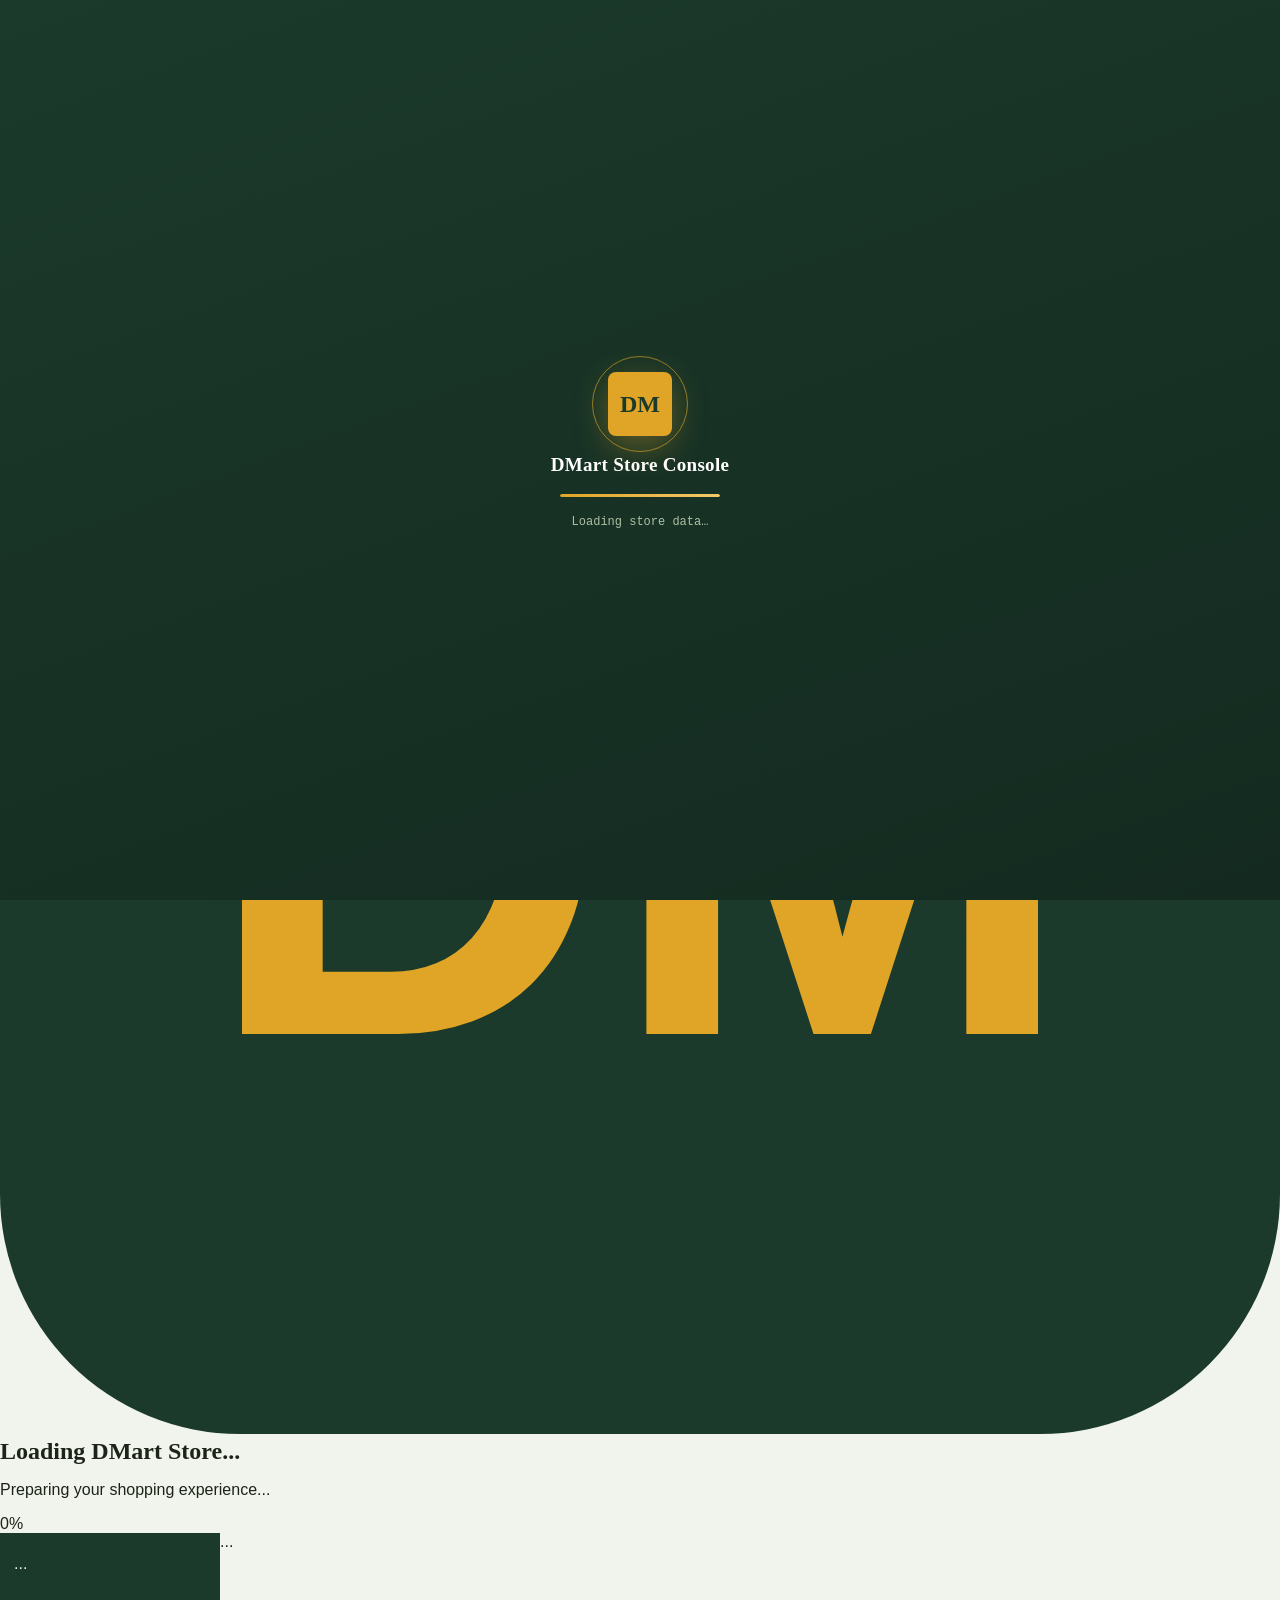
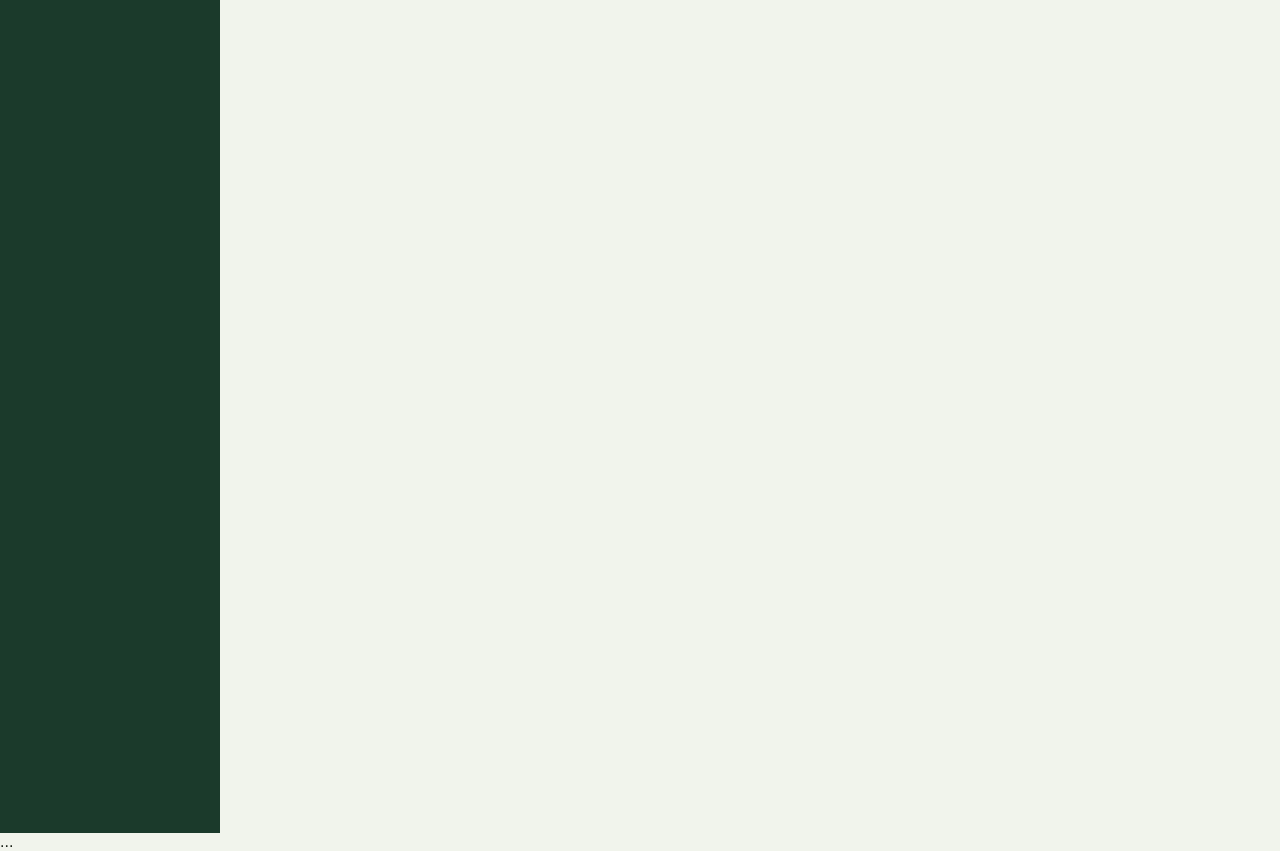
==== commit 70b892d9: "Update index.html" ====
--- a/index.html
+++ b/index.html
@@ -15,9 +15,28 @@
 <link rel="manifest" href="data:application/manifest+json,%7B%22name%22%3A%20%22DMart%20Manager%20%5Cu2014%20Store%20Console%22%2C%20%22short_name%22%3A%20%22DMart%22%2C%20%22start_url%22%3A%20%22.%22%2C%20%22display%22%3A%20%22standalone%22%2C%20%22background_color%22%3A%20%22%231B3A2B%22%2C%20%22theme_color%22%3A%20%22%231B3A2B%22%2C%20%22icons%22%3A%20%5B%7B%22src%22%3A%20%22data%3Aimage/png%3Bbase64%2CiVBORw0KGgoAAAANSUhEUgAAAMAAAADACAYAAABS3GwHAAAACXBIWXMAAAsTAAALEwEAmpwYAAASJklEQVR4nO1da5AVxRWe0lRMUklMxYrA9MoSQ2bu7d5FDYW73ctDIxh3xSeuCq6oRBBBBATER/CNTwoQE1EEWZZFEx%2BlxjIafGFisMzDt6KRxyZ/jTFWmZQa3U6dgSX7uLvc6Ttze%2B7MN1XfH6X29nx9vjnd55w%2B7TgJeAaNGfF9V4qJruQLXCnWuEq84CrxJpN8pyv5P13FP2dKaKByOHAV/5zmLphDJd50Fd8SzK3kC5isOX5QnT/MyepTVX8Ycxv4Oa7iG5jkf7c9WYCww4EUf2NStLJ6MfUQ5btOmp%2Bq%2BvqvM8mbmeKPM8m/gNFBeKwnB18yxV9kks/47pHDv%2B2k5RlcJ/JMivWu4v%2BB0cPoWVEc8H8zJe4dImtyTqU%2BrK5mhKt4G772MHpWmld4vEqKUU6lPEPH5IYwJe5jSnTiiw/jZ9Fw0OlKvrF6FB/sJPjZj9ZvruL/guHD8FkMHAS2JcVcp7l5fydJz9DRtYe6iv8Rhg/DZ2XgwFXiZQqdO0l4hsj8yUG8F5OPcKoqKwcfuw350%2B1Z/rhxX3GlWAXDh%2BEzexx0uoqvKPuSaPhxww9wlXgQxg/jZ0ngQIpHKc9UFuOvHnfYd6hUwfpLA%2BBAdd8X8C2Hjhx5YOzGz6R4FcYH42PJ5OCV2ERALgZffusTDKh9LYf41iEjR34jWutvbt7flfxhTAAMkFUCB5L/moI0kdk/oj0JmFRAh%2BEgiA5F8TDJTwP5MEBWiRw0iFNLMv7BMl/tKvGh9RcBwIEKz4Er%2BUfmGWNa96O8AYanKpsDV4qXjBJlVHRke/AAOGCRiIDPDmX8VHZK7gMGCANk6eDgYyrTL/7rv7ue3/agAXCgo%2BKAzp8XZfyu4ofjMAvEx9LHQSedUty3ACR/KAGDBcCBjp4Dfv%2BAxk%2BHkHefw4QBggORPg4k/8JVtX7/a38p1lsfJAAOVJwc8HUFjZ96sexpR4EJAAc6tRxI/slByv9WgbV/zTTrgwPAgSoDB/ViaqHN7/MwQBggywYHT/dc%2Bx9ZW4XNr/VJAVTZOPiyR2LMVfzcSpyA2glCn3tuXt%2B2OK8fuDmnX7zT12/e6%2BkdGz3dsQmIkoMdG72AW%2BKYuCbOiXuaA9t2YIIqxc/qLoANtgdULPiPhZ43M6efWuHDyBMi8idX%2BHruzHwwN7bto2hIvvb/SyAlOqwPaB844liub700p9/dAMNPKra1esEcHT6BW7eXItARGD/VSydgMP1i6Gih51%2BY1%2B%2B02p9gwCuKA/pILZmX08PG2LefgUDnXei440TbA%2BkPsonrZ1bhi1%2Bpwnv6dl/XN9m3o37RkG8kASy0PpACOOtsfPXTgHdaPT25JW/dngqDz6f4/z32B9IT06fl9XZEclKDHe2%2Bnj09Z92uesNV4i6KAG2xPZDumDUjb33CAC8WDihSlCgBSP4cLYHesj2Q7sse%2BlrAANMpwh3tvp7ckpwIkav464kJgdY1cv32evuTBHix7wnU8QkRgeQ7nSS0PakeIxDtyZD4Nq/0g/C2bbtjUnxAAvjM9kAWz8G6P2tYNNv%2BptiV4lPH9iAoa0gZRNsTAnhlXwqNGG/fC1gXAKXOYXzZFODNi3LZFgAVT6G2J7vY1upZL6CzKgCq6rQ9CYBnlYOLL8hnVwAoaYYAn1zuZ1MAtAHa1Q4DyLoH2tXu6drxPHsCoNNEtskHvERwMHVqPnsCoCN1tokHvERwQJHAzAmAzpXaJh7wEsHBL2/ysyeAratR9Gbb8DoSAjponzkBvLHOPvGAlwgOXlvnZU8A29vsEw94ieDg/bYMCsA26UCyOIAAEjAJgAcBwANACB3wAFgCwRt4WAJhDwBv0IE9ADbB8AYeNsGIAsEbdCAKhDAovIGHMCjyAPAGHcgDIBEGb%2BAhEYZMMLxBBzLBKIWAN/BQCoFaIHiDDtQCoRgO3sBDMRyqQeENOlANinJoeAMP5dA4DwBv0IHzADgQA2/g4UAMToTBG3TgRJjQNyzIlQ3LFuf0qitzeuMNvn5iua//eLdf9quYqA1MHO/2yj3l766xvc3TNyyM9j0ydyTSNg4dy/UxJ3E946f5QBxxt2mZG1MT2MvnlL%2B/0uol9tuaR4XMCqAQRh3H9WUX5fWWO/yKEYCNFvNHnZiQO74iAATQDzFNk3jQsSzpAiCsvKJ8XuChW%2Bx2c06NAE4%2Bg/dBVUP4v/OjY/v%2BncZJu5c3o37Cgwv4Shnn%2BJN50MK7VMNZdlmu4DsTSr0wTjZxvbNMnbabp5QmZJrjQhxkTgCFyK02MIT5Fw7cZJc2u7//hafvXJLTU1ryepiBIA5pEMEXPK6lhojglpRNS%2BP3Alvu8I0%2BUt1Bc1zob0MAMQmgUBu%2BxRflg01w2N86%2BiSuX1qdTAGceDqPXQCzppe%2BjIMAyuwBBvqajTshvAjIWOme26QJgPDMqvg2w6%2Bt9Y0%2BGhBAQgVAoJvpJ57GjSIvURpbIQGY7AvOPy%2B%2BOxeumpeLZIzwAAkSQNd9tWMmhv9dutbnz2viEwDdoBPauMYI/Zd74mleWzuh52/9YCzXk1vCfzwggIQJgPDsKt/oa3bcJK53bIxHAE%2BtNAs3Xnlx9JvhO67s%2B/W/aEZezzzfQKTYBCdPAAT6OyYGd%2BPCfCwCoP9%2B/CSzPcp7EUardrX39ZAUFfvdL3wIIC0egPDKGs9ok/fDcUL/aY0fiwDarjcrObj98ui8wK9u7OuJzpiym3N4gBQJgDDtPDMvQOHBOARAOYwjG8OLsmEij%2BwK2lPO6MvJw7fsFjwEkDIBPGB4WRt5jlfX%2BpELgEC3aZqM6f4b/Uj2RlW9El9UB9T1/yGAlAmAynxpSWPyPtfMz8ciAIpS%2BUeF9wJUXlAqHzN%2B2ld8VAkKAaRUAKXUutBGMQ4BEBbNDr8XoC/3s7f7Je2JhvUqGxkxvufdbvAAKRQAhRFN3%2BmFn/uxCIAO8JiEaekLHiUP113S8%2B9BACkUwN1XmQuAKj7jEABh6tTwnom%2B4PQlDzue9zb4fcZEiS%2Bqo4IAUi6AJ1eY17tTFCkuATxlOK4lc8OPaeUVhRNfvf8dPEAKBUCbTtOS3/omEZsACJR5DjsmcQwPlRjb2e5pdXzP3yE%2BCi3vIIAUCoBQc4xZ1SON3%2BSwfbECWH%2BdmRegM8/FjmXT0r5ffwoMFPq3EEBKBUBng03fizascQmAxGUytjAnxiYWqI7tSnxBABkRgMk5gS48tiw%2BARBuudRsk04lDfsax%2BYCBXjERX//Hh4gpQIwWWt3weQgfRgB0B7FOzr8%2BKikwaQUZHW3xBcEkBEPUKj%2BpVi0XpeLVQCESwwrVwdKjP15jdengUDvxBcEkBEBmBz06MJdV8UvgK13%2BXpoQ/gxXjBAYmzxnL6iunYf5R1YAqVUAKdNNhfAumvjFwCh5WweWWLs3Q1%2BcMxzX4kvCCAjHqDJ4JxwF9qXlkcAjy8zC4leVSAxtmxxcYkvCCAjAqCmWqbv1V/IMGoBEMafEn6clOP4a7d1/c52T9c1Fpf4ggAyIgCKm5u%2Bl0lfUVMBrL3GLCR6x8/%2B76U2FDh1dno/iS8IICMCOHyCuQC2tXplE8D2jV7QGjLsGEd3OzHWVCDkW6wXwyY4hQKgbKtJ%2B8SuuhuT3zQVAGHpQrOQKN1X8OSKcIkvCCADHoD6iJq%2B0ylnll8A1NzLOyr8WE%2BdzAuWWA%2BU%2BIIAMiAAiuKYvpNJ6XGpAiDMnRneC9BGt3p038QXNcGCADIsANMlRdeywoYA/nCnH/TqKXVOrgl5rhl7gBQKYPo0MwHQwfWBygbiFECp2Wu2p7PFvhJfEEAGPABdqmHyPudPi6crRLF47LbSbm6ZPT2894IHSJkAqN2f6fuQAdoUQCkJvKoiE18QQMo9wJICLcCLvUaplN%2BNSgBrrjYT8OlFJr4ggBQLwPS0VRTXE0UlAOpUbZLEe8igfIOAJVCKBHDP1bmyxv7jEADhhkvCvcfYE8z7iEIAKREAdU0w%2BfpTG0UKQSZJAG%2Bs8/TwscW/w2qD8wsQQMoEsGCWWSLp3muj6cMfpQAIc4q8k7h2QrjEFwSQQgFQ6t%2BkD9Dlc6LrwR%2B1AKico5jE2DUlNPQlYAlU4QKgDmgmRwujzj1ELQACdYEgDzUQ3lpfmgeDACpUAHQs0KTXJnmKn83NR3b5RJwCKAdm4o6wyhLA07f7et7MXHDeNezvUCuStuvLd1O8bePugADixYM3%2B31gshyZ0pIv%2BLfIWKnT89XzcsGVo0cYHBzp/hul3gNGWeZC4yQU6vPT378lEZfTyF9b2/%2B4J50ZnlOa40J/K05bGwiOrR%2BuBDRO4sYVnr0xt8jITFxZW1O0XW/POMsBCKAXIbQ8Io/xSAm1PRCAsG7YEEAIEmh5RGXQlA2m1oNxfEnhAYR1Y8%2BkB6CsaO7o3aedxp7Ig6ZXdHUQlQzctzSnXzbo5gwBCOvzWvECKOc6Fkg%2BBwwCsD8JAAQADwAhaHgALIHgDTZhCYQ9ALyBxh4Am2B4g03YBCMKBG%2BgEQVCGBTeYBPCoMgDwBto5AGQCIM32IREGDLB8AYamWCUQsAbbEIpRChvYNpIFkgfB%2B%2B3ZbAWiPrX2CYe8BLBAXWlzpwAomgoBaSDgxfvzOCRyKiOGgKVz8Evb8qgAG5bXN6zrUByObj10lz2BEDnbm0TD3iJ4MCkR1PFC6B2vHlXYiA9HOxq9wJbyJwACHRPre0JADyrHDyx3G7bFasCoOs9YYDZFuGciPolVaQA%2BI%2BF3hZTGxIg%2BRxsa/UCG8isAAgUAbA9EYBnhYObFtmL/iRGAHSnFbxA9kT4TqsXXNBh2/4cV4nPbA9i8UXYC2QNCw1u5YkarhSfkgA%2BtD2QoaOF3rwSEaGs4Lcr/WDObdsdk%2BIDWgJ1WB%2BIErqukeu319ufHMCLfekjm%2BzF/XsKgO90XCnesj6QPZjckg/u64URplOIO9p9feaUhBg/LYEUf91xFd9ieyDdMWs69gNpzfjONLhSKVYBSP4ceYA1tgfSG9SqfPtG%2B5MGeJF9%2BWfNSJbxB5B8teNKvsD6QApgcguPrVc/UD4O3l7vJWrZ0wP1Yh55gInWB9IP6poQHar0aE9dY0KNn9CQb3QGjRnxfesDGQB0cyTdBAlvUDl4d4Ovl8zL6eox9u1nIAxp4EMdepISCh0IdMPLLZfmkDVOMLa1evrmRblEZHiLQEdg/IEApGhNwICKAhVP0X1bv1nu4zxBQqI7Tyz39cUX5HXecmFbKEi%2Bdq8A3AZ%2BjvUBGaDmGB6cJqKCul/d6Ad38VK3CbRcid7Qt7d5AbfEMXFNnBP3NAe27cAEVfV8yl4BVNUfxpgSX9oeFAAOWDk4kPyL6lF88F4BBF5A8udggDBAlgUOJN/cw/j3COA86wMDwIEqhwDE2X0E8L1x/JtM8k9ghDBClmYOJP%2BEbL2PAPaEQ%2B%2B1PkAAHKgyRX96P0NkTQ6bYRggSysHkn/hjs55/Qpgjxd4wPpAAXCgYuHgvgGNPxBAgziMKdEJI4QRsnRx0FlVX1vrFPO4UrQnYMAAONCRcSDFeqfY5%2BC6mkGu5B9hAiBClgIOXMn/OUiOONgJ81QpPsf2wAFwwKIQgBIXOqGf5ub9XSVehhHCCFklcyD5Vsdx9gsvAAqLNvChSWibAoADZvLll/wjOu/ilPK4DeIERIVggKzyOOisqq85pSTj3ysCxVck4IUAcKBDcLDMiezZvR94EBMAEbJK4ECKR8lmoxOA4zic868yJZ62/nIAOFD9c%2BBK/nz1uOqvOXE8h44ceSBT4hUYIYyQJZODv5CNOnE%2Be8qmNyfgZQFwoPd%2B%2BRXfErvxdz3Djxt%2BAIrmIECWHA4eqaqv/7pT1ifYGAfRIRTO2TeArKIziPZEveEN8wxR%2BZOQLLNuCJmDq/i/mOTNThKeQXX%2BMFeKl2yTAmSEA8m3Dpb5aidhz36sXkxlSvzDOkFAKjlwqUJZirlWlzxFlVIr3oa9gX2DSRE6qXth6JJmm0%2BVzNUEQpD8vwkgEKhMDr5kij8%2BpD73I6dSH1fV%2BkzxdWi5Yt2YKgeSf0LdG/Z5gL2SHorT0q6dFA2vkAAjS%2BbX/kUm%2BYyDlP8tJ80P9WVkqqYl8AxK7EoA%2BYCywIHkO%2BlLX6X4WX16dWbpoZAW3dbhKn6Jq8RdVNBEN/i5ku%2BgHEMSLvMGRCgOaM6CuQvmMJjL52humeLzaa73Xk5h%2BfkfrwZnYNuTtE8AAAAASUVORK5CYII%3D%22%2C%20%22sizes%22%3A%20%22192x192%22%2C%20%22type%22%3A%20%22image/png%22%7D%2C%20%7B%22src%22%3A%20%22data%3Aimage/png%3Bbase64%2CiVBORw0KGgoAAAANSUhEUgAAAgAAAAIACAYAAAD0eNT6AAAACXBIWXMAAAsTAAALEwEAmpwYAAAgAElEQVR4nO2deZgdVZn/r6Mz7uPCT6HrNGlB7HvvOZ0EbSFd1Z10gCSEBCEhZAUiikLYA9kQk0BCAgHCEpKwBLIS9SeOGy6ACCgIo%2ByKICrgvjEzzu95RpwNOL/n3BBpY5buqnvve%2BrUp57n%2Byfk9rc%2B7/t%2B61TVqVKJQ/xo6ex8077dVaPijvFRrE%2BPEn1BFJtrosR8SsX6DpWYR6NYP6sS87Mo1n90UrH%2Bk0qMRXgAAzAgykCs//SXvrStR7le9UiU6NtdD9vWy2o97TTX4/bp0bq1q%2BuN0n2Xg6Opx6DhlZaWxIyJEjMvivXNUWy%2BqxL9Bxo4DRwGYKB4DOjfux4YJXqL64muN7oeyVjiyP3R1jv07aq7eoRK9EUqMd9UsfkX%2BYJDeAADMOA5A7F%2BXiXmTpWYpa1deuz%2BnZ1vk%2B7nHBy7PQb1DH5H1F2dEiXm%2BigxT6jEvCReSAgPYAAG8s/AS1Gif6Bifa2K9WR3ccU44hA/tt231wtcWo0S/T8eFArCAxiAgbAZiPWLKtYPR4lZ0dKte0ql0t9JzwKOAg19B14Um9%2BIFwLCAxiAgYIzECX611GiV70SBl4jPSM4Ajtau/TBUWyuVLH%2BpTTsCA9gAAZgYBcMxOYXKjEr9006Pig9NzhyfLgHT1SsT1axeYxio%2BHCAAzAQN4Y0E%2B5W7TRQZW9pOcJR06OlqQ6/JVX9P5THmCEBzAAAzCQhYEo0X%2BOEr25pct0S88XDj%2BPv4u6zYei2PwzzYZmAwMwAAPBMvCo6jIzS729r5MeOhzCx15J%2Ba0qNmerxPzcAzARHsAADMBAcxj4mbs9wCuFBR38UWwWRrH%2BdxoODQcGYAAGislAlJh/U4k5/129%2Bi3Sc4mjCXvub7vi17%2BXBg/hAQzAAAx4w8C/uhUBNyMYxIEdnZ2df9%2Ba6DMZ/OJFhvAABmDAWwai2PzWfbSIZwQCOaKu6qhXtuYVhwvhAQzAAAzkgIFYP62S6jjp%2BcWR8lDDqu9TiblFHCSEBzAAAzCQVwbudJ8vZhDn5HDfmY4Scwl784sXDsIDGICB3DMQJea/3Vdd23rb3iA93zh2c7i9oFWifyQNDMIDGIABGAiLgSjWz6hYH8oQ9nDbXvcxCD7BK18kCA9gAAYCZuDlKNFbWrv0O6XnHsdfHvLTv/YADIQHMAADMFAABqJE/4rVAOFX%2B1RsLuSqX74YEB7AAAwUdDVg1QFjD3g9V%2BNNPPYZZqq1PZ3lAUB4AAMwAAMFZiBKzBOtXYMHEwKacERxx0fd152kTzrCAxiAARiAAVXzQL8QdesPEwIadLhlllce9KPo8AAGYAAGYMA7BqLE3KC1/geCQB2P1q6hik/1ysON8AAGYAAGzO5DQKwf2ieuthEC6nC0JNXhKtF/ADoaDwzAAAzAQB4YiBLzu5Yu000IyHCoWE%2BOYvOf0icT4QEMwAAMwIAaSAiIzX%2B1Jvo4QkCq4e8%2B22teougoOhiAARiAgZwy8LJ7XZ0Q0N%2Bjt/d1UWKu9%2BDEITyAARiAARiw2T3Q693eNQSBPX3IJzZfBziaDgzAAAzAQFAMxPpWPii0i2PvIUPe7D69KH6SEB7AAAzAAAwk9fcgSvS39krKb2UloM/R1jv07SrR91N0FB0MwAAMwEDIDESJfpCPCb1ytPS2/x%2BVmEekTwrCAxiAARiAAdUMD2L9cHRQZa9CrwTUPuMb64coOooOBmAABmCgUAzE5rFBPYPfUSri0dLZ%2BSYVm3vFTwLCAxiAARiAgUQiBOgH3tWr31Iq3tP%2B%2Bm6KjqKDARiAARgoOAPfLMzbAe5dSF71EwcO4QEMwAAMJJ54EOtb3R44pdAPNvnxADaEBzAAAzBgvfIg1jeVQj6iWC8SNxnhAQzAAAzAQOKhB7FeUArxiBIztbYvsrTBCA9gAAZgAAYSLz14ObgPCLXG1RHuy0gemIvwAAZgAAZgwPrqgfsCbhSbpBTCMWh4pSWKzW%2BlTUV4AAMwAAMwkA8G9O9bu4aqUt6f%2BFeJ/o68mQgPYAAGYAAG8sNAFJt/1lr/QymvRxSbddImIjyAARiAARjIJQOxWV3K46Fic4K4eQgPYAAGYAAGcsxAFOuPlPJ07NOjdZToP0sbh/AABmAABmAg3wzoF1rijkopD8cBYw94vfvIgbxpCA9gAAZgAAaCYOCRXDwPoGJzhQdmITyAARiAARgIhoEoMZeUfD6iruoolZiXpI1CeAADMAADMBAYAy%2BpWB9a8vFo6x369ijRv/bAJIQHMAADMAAD4TEQ61%2B%2B8%2BAD/rHk28Erfx7AgfAABmAABgJnQK8t%2BXS0dnX0ss%2B/NBQID2AABmCgAAy81NKte0rePPWf6B95YArCAxiAARiAgfAZiPXTbb1tb/DhK3%2BXiJuB8AAGYAAGYKBYDCwVHf5uc4Io0f/jgREID2AABmAABgrDQJSY/1bDqu8TCwBRbL4ubQLCAxiAARiAgYIy8EXJd/6l/3iEBzAAAzAAA4VloCUxY5o7/Xt7XxfF5ofSfzjCAxiAARiAgUIzEJsn3Uxu2vxvTfSZ4n80wgMYgAEYgAEYsFHSMaspw3/vIUPerBL9e0yn8GAABmAABmDAiHsQxea3rV1db2x4AGhJzHzpPxbhAQzAAAzAAAyYVz3oMrMbOvzf1avfohL9B0yn8GAABmAABmDA%2BONBrJ/fKym/tWEBIIr1IvE/EuEBDMAADMAADNidhIAFDRn%2B7gtEUaz/HdMpPBiAARiAARjwkoF/dc/p1T0ARLGe48Efh/AABmAABmAABpJd3QroOKu%2B07%2B393UqNr8AOqCDARiAARiAAeOzBz%2Br674ArV16hgd/FMIDGIABGIABGEh270HUXZ1StwAQJeZ7QAd0MAADMAADMGC89yCK9UN1Gf4tSXW49B%2BD8AAGYAAGYAAGTL89aOky3dmv/mN9M6ZTeDAAAzAAAzBg8uNBbDZlGv5tvUPfrhL9gvgfgvAABmAABmAABmx/PYgS/edBPYPfkToAuNcJMJyigwEYgAEYgAGTOw%2Bi2JyWOgBEsX5c%2Bg9AeAADMAADMAADZuABINHfTzX8W7v0wRhO0cEADMAADMCAya0HLV2VD6S4%2BjdXSv9whAcwAAMwAAMwYNJ7EOvLBjr/X8POfxQdRQcDMAADMGDy7UGsf%2Blmer%2Bnf0u37hH/0QgPYAAGYAAGYMBm9qCnOmwgy//XYDqFBwMwAAMwAAMm/x7E5op%2BL/9HsfmN%2BA9GeAADMAADMAADtmm3AVp6BndiOEUHAzAAAzAAAwEx0G2G9mf5f6H4D0ViHrR2G3vQWG2nzKjas2dV7Yp5Fbtxadl%2B6bKKvXt1u33kxnb7xIZ2%2B6NN7fbnn0J4AAPSDLhadDXpatPVqKvVDUvKtdp1NTx5RrVW06626a0F9iDW5%2B0xAKhE3y/%2BQ1HTPDhwtLYzZ1bt5Quq9qtXVOxTDHbxho7woBEMuNr%2BysqyvWx%2BxZ4wU9uho%2Bm1qkCzJkr0t3Y7/N2%2BwSrW/yv9Q1HjPNhvuLHHTNe1gX/fWhotwxYGiszAvWu3BYKJ07R9z3B6rwp5/sT6f/fv7Hzbrpf/EzNV/EeiunvQNtzUlvSvX1yxT26UbzoID2DAPwae3FC21y2q1G4ZDOqhF6sQZ1G3OWZ3AeAG8R%2BI6ubBsHHGLptTsY/eWBZvLggPYCA/DLie4VYJe47U9OQkqLm0ZncPAP7Qgx%2BIMnowbpK2n1pesT/bKt9IEB7AQL4ZuHVl2U6dUeUhwiSA2RSbx3Y6/Nt6h75dJeYl8R%2BIUnngnvCdfnzV3rmKq33phonwIEQG7ri6bKcdx9sEKs8zKtYv7vQ5AJVUx4n/OJTKg0nTtL39aga/dINEeFAEBm6/qlx7aJB%2BbXLpQUtixvxtAIj1MukfhgbmQTxO208vr4g3BIQHMFA8Bj63omyHH0nfVnmbXbFZspMVAPNN8R%2BG%2BuXBe0fo2iYfz9ws3wQQHsBAcRl49uZ2u2xuxe4/ghUBlZf5Fetv7GwF4HnxH4b26MGEqdo%2BcB3L/dKND%2BEBDLzKwHeuLdujphACVB5mWKyf/6vhv29SjsR/FNrjBj7ulb7neLKfxsvwhQEPGXBvHa06v1JboaSfG689ePewjr3/EgBau/RY6R%2BEdu3BiKO0vWc1V/3SDQ7hAQzsmYG7rimzf0Di90xr6e4Y/ZcA0JKY%2BdI/CO3cgxNPrPLhHQYPgwcGcsXAjzeX7cc%2BUqWvJ37OtijR5/bZAVBvkf5B6K89GNSta3t0SxcywgMYgIG0DFwyr2L35SuE1rv5FpuNfQKA%2BZ74D0J/tXf/%2BiUs%2BTN4GDwwkH8GtlxUqT3DRI/3yQN9P28AeKj39Rp7ywqu/KWbFsIDGKgfA1%2B4rGzbR8r3V2RqHkSx%2BW0tAOw9ZMibMcUPMAaP0rXtNmk8DB8YgIHQGHC7lXYcxhsCyoNZoxLzcktn55tK%2B3ZXjQc/pvD64FhTe5dWukgRHsAADDSKgfvWttd6HT3fiHvQEndUSiruGC/9Q4ouc5i2965l%2BDN4GDwwED4D919btoNHy/ddVXC51//dJ4BPk/4hRZa7L8ayv3xTQngAA81j4K5VZVseye0AJTh7oqRjVknF5kLpIVjkp/154I/Bw%2BCBgaI%2BGPge3g6wYgEg1otcAFgtPQiLKPdu7AZe9RNvQggPYECOgS0XlWt7nkj3Y1VARYm%2BuqQS/RnpH1JEsckPg4fBAwMwsO1rgtL9WBVQUWy2uq8AfkP6hxRxe18Kn%2BYPAzAAA9s%2BIjTtOFYBVLMDQGJuK6nEPCo9EIv2YZ%2BnN/PEP42P4QcDMLCdge%2Bvb7fvH0MIUM0MALF%2BqBTF%2BhnpoVgUue0w3ZeyaHw0PhiAARj4awa%2BfmXZDuqR79OqIIoS81P3IaBfS/%2BQomjleWzxS9Nj8MEADOyKgWVzeB5ANWsmxeYX7hmA56UHYxE0Yaqu3eui%2BeEBDMAADOycAdcjx0/mM8KqKXNJ/96tAPw/6eEYut47Qtd2v6LoafwwAAMwsHsG7lnDrQDVhLkUxfqPLgD8WXpAhq4V81j6p%2Bkx%2BGAABvrLwPzTuRWgGj6b9AvuFsCL0gMyZHUfqe2zN1P4NH8YgAEY6C8D7k2pzsPl%2B7cKWbF%2BseTFDwlYn72YpX8aP40fBmBgoAxsXFoW798qcBEAGmjupGmaxkfjgwEYgIGUDBw9hb0BFAEgf2rtNva2q7j6p/nT/GEABtIy8JWVrAIoAkD%2BNP14tvul8dP4YQAGsjIwfhKrAKpBc4pbAA0y9s5VXP3T/Gn%2BMAADWRlwn0yXvqBTgYoA0KBNf2h8ND4YgAEYqA8DoyawCqAIAPkQT/7T%2BGn8MAAD9WNgy0U8C6AIAP5r2DjDlr80f5o/DMBAnbcIPvgIVgEUtwD81rK57PpH86f5wwAM1JuBpefyjQBFAPBX7lOWj66j8Gn%2BMAADMFBvBlxv5XPBpq4zi4cA62jm1Bm8%2Bkfjp/HDAAw0ioFjpnMbQBEA/NQNi1n%2Bp/nT/GEABhrFwLWLeCVQEQD8037DjX1yI4VP84cBGICBRjHww41l2zZcvt%2BrQMQtgDoZ6ZamaHw0PhiAARhoLANunxXpwakCEQGgTkZevoD7/zQ%2Bhh8MwECjGbhkHrcBFAHAL923lsKn%2BcMADMBAoxm4Zw2bAikCgD86cDTL/zR%2BGj8MwECzGBgySr7vqwDELYA6mDhzJsv/NH%2BaPwzAQLMYOO4ENgVSBAA/xP1/Gh/DDwZgoHkMXDqf5wAUAcAPffUK3v%2Bn%2BTEAYQAGmsXArSt5DkARAOSH/77dxj61icKn%2BcMADMBAsxh4ckPZtnbL93%2BVc/EMQEYDhx3BA4A0fho/DMBAsxnoPFx%2BgKqciwCQ0UD2/6fxMfxgAAaaz8CkaWwIpAgAsglq9izu/9P8GIAwAAPNZuCMk3kTQBEAZAPAinkEAJo/zR8GYKDZDCyfSwBQBADZALBxaZnmR/ODARiAgSYzsH4JbwIoAoBsAPjy5QQAmj/NHwZgoNkMfOEyAoAiAMgGgHtWEwBo/jR/GICBZjNw1yoCgCIAyAaAR26k8Gn%2BMAADMNBsBh5aRwBQBADZAOA2pKD50fxgAAZgoLkMPLGhXbT3qwDEPgAZDfzxZgIAjY/hBwMw0GwGnt7MCoAiAMgmqGe3EgBo/jR/GICBZjPgeq/0FbTKuVgByGggjY/[base64]%[base64]%2BYRKwAEAJoRAwkGYKAQDEgPUJVzcQuAFQDxIkZ4AAMwQAAwBIC8icZF44IBGIABVgCUB/[base64]/whtK4cYO3i0sQeN1bZrnLGHHa3tYRO0nTBV20nTtD3pI1V77qlVu%2BScql39yYr99PKKvXt1u31yQ5lGmqKRfnCs/HlvtNp6jH3wBvhIGzRuvKAifg6R8c4DbgF4cBLQqx60jzT2kKO1/fCHq3bR7Ipdv2RbOHjmZq4yixwAnOafXiEgpgwALoBLnz9kvPOAAODBSUD9W1kYM1HbM0%2Bp2usWV%2BwD13E1WLQAUB6p7VObCIIDHf5fWlkWP3fIeOkBAcCDk4DSeXDgaG1PPLFq1yys2IfXFXcwFCUAOK1cwCrAQPmYfjxX/9LcKk9FAPDgJKDsHrR2GzvyKG0/cWbF3rmqWKsDRQoABx%2Bh7bNbi3V%2Bs%2Bg715btvt3y5w0ZLz0gAHhwElD9PXAPHy48u2rvXRv%2BsChSAHDaclH457ReOuuUqvj5QsZbDwgAHpwE1FgP3FsIq86v2B8Fev%2B4aAFg3LFa3PM86IkN7faAEfLnCxlvPSAAeHASUPPeMJg9q2IfWhfWFWTRAoDTbVeGdQ4boaXncvUvzanyXAQAD04Caq4H7xlu7KyTqsG8SVDEAOAe/pT23Wc9s6XdDh0tf56Q8doDAoAHJwHJeDCox9Q2JXrg%2BnwHgSIGAHfu2Bho10y4V2WlzxEy3ntAAPDgJCBZD/Ybbuz5Z1Xs05vzGQSKGACcFpzBKsCumHBvxEifH2S894AAkNFA93DZQHX4MX7dm5syo5rq71j1iYpdNqdiF8%2Bu1Jqxe%2BJ4xvHVWvNpPyR/Dej9Y7Rdv6Scy21eU52/PrpoTv6uGN2W06E%2B2JlFn780fxv/uJ6Yhlvp361yLgJARgPTFOjHP%2BpXAFh8dmOupL6/vt3edlXZXnlepXbP1g1Y6b%2B1P5o6o2ofuVG%2BkTdT/3xdPj%2BtesV5bAy047mcPMOv/tIfuZ6Yhlvp361yLgJARgMJAAMfNKsXVuyHJmuvNyhxV5c3LC7OcMlrABg2ztjntsr754u%2BvaZc2xRL%2BrwMVAQAI%2BI7ASCjgWmKtCgrAHuSe4jLLT0n4/1dGfjYR6uFWGbOawBwunlZ/m7bNEqnfdyv3tJfEQCMiO8EgIwGpilSAsBf%2B/Gzre1249Ky7TnSzyDQM17be9aEPWTyHADGT%2BZhQHcOH7%2BpXPtolvT5SCMCgBHxnQCQ0UACQP2GkFvKdQ%2B0uWVd6Ya0s02EPntxuCEgzwHA6Y6rwz03/dUFs/P7UBwBwIj4TgDIaGCaQmUFYPf%2B/GRLe%2B2tAt%2BeERjUre1l88N8LiDvAeCjHyn2KsBPt7TbwTne%2BIcAYER8JwBkNDBNsRIA%2BufTP11a9vLNgRDfP897ACj6xkDuwVrpc5BFBAAj4jsBIKOBaYqVADCwD5q4NwakG9SOOufUau3ZBenGXy/lPQA4nRdgMOuPHIfDj5T3P4sIAEbEdwJARgPTFCwBYODLm26DIekmtaPOPCWcgRNCAKgeWsyNgW65JH8b/%2BwoAoAR8Z0AkNHANAVLABi4Z89uLdtZH/MvBHzizEqhA4Bv75y7TaekvWy2Jk6t5v68EQCMiO8EgIwGpilYAkD6pU738R7pZrWjVsyrFDYATJzm1%2B2ZroJtDHT36vYBD/O2HmOPmuLXeSMAGBHfCQAZDUxTtASAbJ85HXesX83Lva2Q981o0gYAH5efty7PfyDrr04%2BaeCB2G3L7VsPIgAYEd8JABkNTFO0vhWf1E6AafXojWX7Ac/eDnhfr7F3XVMuXABw/%2B0Iz7485x4alfazGXrspnLtS5YD9ee2K8ve9SACgBHxnQCQ0cA0hetb8eUtADjdfnW5tpQp7V1fHTRW2yc3lAsXAK75pH%2BvoN25Kp/nYSBaePbA%2B8i4SdrLHkQAMCK%2BEwAyGpimcH0rvjwGAKf5p/s3eE6YqQsXAGqb0IzS3n3DQdrTRurHm8vWHDpwX7ZcVPGyBxEAjIjvBICMBqYpXt%2BKL68B4OnNZXvwEX4NHqe1CyuFCgBOi1JcjTZSoW8MdPX5Aw%2B/Bx2ua2/T%2BNiDCABGxHcCQEYD0xSvb8WX1wDg5ONDaO55gLwNn6wBIO396Ebq/LPyF8T6%2BzZMd4oPZ61cUPG2BxEAjIjvBICMBqYpYN%2BKL88BwGnKDL/8dHK/SdqXZgYAH7nWh5raKpG0t/XWp5cP/Oq/PFLbpzb5e64IAEbEdwJARgPTFLBvxZf3APC1K/1bBXBav6RcqABw1yr/zoNbKpf2tt5K8w6/e17G5x5EADAivhMAMhqYpoB9K768B4C0TbHROnC0zs0VaD0CgNPRnp2H0DYGciErzcY/39vhlpRvPYgAYER8JwBkNDBNEftWfCEEgM9f6t/Vp9OF51QLFQDSLE83Wu43SftbL7nPHqfZ%2BMf3HkQAMCK%2BEwAyGpimiH0rvhACgNNhE/y6%2Btz%2BQKDbuEjam2YFAPeAWjLer/PgViWk/a2HHl7XbttSbvzjew8iABgR3wkAGQ1MU8i%2BFV8oAcA95Szt5c40b4f7ryEHgLSvqDVaIWwMtODMgfeN8a9s/ON7DyIAGBHfCQAZDUxTyL4VXygB4PGbyrX3v6X93FEHjDC13ybtT7MCQNpNanwcML7IPUvi3mpIu/GP7z2IAGBEfCcAZDQwTTH7VnyhBACnqR6%2BEpiHd9LrGQCc3GeSpT3vq/cMN/bRdfI%2Bp9UV56XY%2BGfsqxv/%2BN6DCABGxHcCQEYD0xSzb8UXUgBwr95J%2B7kzVQ7x%2B530egeAtPerGym3d760z2nk3mIYlmLHy8sXVHPTgwgARsR3AkBGA9MUtG/FF1IAcMvPvu1It13XLqoUJgA4nZTiifVGyt2WcHxIez1QbbmonHnjH997EAHAiPhOAMhoYJqC9q34QgoAPr6Lvl2HHK0LFQDSvLPeaK3K4cZA7gt%2BA/07F5xezVUPIgAYEd8JABkNTFPQvhVfaAFg2Ry/7j/31V3XlAsTAJyOPNavMBaP07naGOj2qwZ%2B9b%2BzjX9870EEACPiOwEgo4Fpitq34gstANxxtZ/PATi5V7mk/WlmALh5uX/n4v9e4mcI25k%2B/OH6bPzjew8iABgR3wkAGQ1MU9S%2BFV9oAcBd4ZnD/Lry3K4PjNG1zXKkPWpWAPBxY6CJU/PBu/uiZJrXWr%2B%2Bk41/fO9BBAAj4jsBIKOBaQrbt%2BILLQA4HX%2BCX0Onr756RaUwASDtK2yNlHsuwddbMX3lNpAa6N92xC42/vG9BxEAjIjvBICMBqYpbN%2BKL8QAsOxcv4ZOX7l35KX9aWYASLuJTSN18kl%2BM%2B%2Be4G8/RNdt4x/fexABwIj4TgDIaGCa4vat%2BEIMALdc4t%2B95%2B0acZQuVABwWnCGX8z7vjHQpfNTbPxz%2BK43/vG9BxEAjIjvBICMBqYpbt%2BKL8QA8NhN/gYApz09pR1aAEh7P7uRWuQp926Iu2E%2B0L/nsvmV3PYgAoAR8Z0AkNHANAXuW/GFGACcho6W93ZXum5xpVABwMk9nS7te1%2B5B0V93BgozW6W7SONfXJjfnsQAcCI%2BE4AyGhgmgL3rfhCDQCTPf0ugNMsz%2B5BNyMA3O7h65mrP%2BlXEHMaM3HgV//zB/jFSd96EPl3XXMAACAASURBVAHAiPhOAMhoYJoC9634Qg0Avt137qth49Kxk%2BcA4OQ%2BTyvtfV/1HOnXa5nuDZFGbPzjew8iABgR3wkAGQ1MU%2BS%2BFV%2BoAWDVJ/x9E8DJPacg7VGzA4B7Sl3a9x312YvLuX591W0WlPceRAAwIr4TADIamKbIfSu%2BUAOAa%2BzS3u5O7k0FaY%2BaHQDcJk0Hp/iyXRE2BnLnYFC3bsjGP773IAKAEfGdAJDRwDSF7lvxhRoAvr3G7wDg9iqQ9qjv8GkW/%2B4ztdLe7yj34SLpc3DOqQP3xX0oKIQeRAAwIr4TADIaGELxhRoAfrKl3buv0fXVzJnVQgYAt8mN%2B1yttP8%2BPZT5w41l%2B77egf/uTUsrQfQgAoAR8Z0AkNHAEIov1ADgNNjjVwGHH2kKGQDSbnMb8sZAy%2BY2duMf33sQAcCI%2BE4AyGhgCMUXcgBI80pVs7T/CH8%2BTdvsAOCeWndPr0ufg75aNFvmlsyzN7fb949p7MY/vvcgAoAR8Z0AkNHAEIov5AAw1eO9AJzcDnnSHkkEACd3C0Ta/77qOEzXbhs12/sbL6g0fOMf33sQAcCI%2BE4AyGhgCMUXcgD4mGde76jPX1rcAOCeXpf2f0etWdj8VYDDJgz86t/dQsnyb/rWgwgARsR3AkBGA0MovpADQJonq5up6xZVChsAnA4/plrojYG%2BdFlzNv7xvQcRAIyI7wSAjAaGUHwhB4DFs/162MzXVwGlAsCGFPveN1q3rGjeOZk2ozkb//jegwgARsR3AkBGA0MovpADwMrz/A4As2cVOwDUvnw31q8HNY%2BZ3pzPNd%2B3tt3um%2BI11TQb//jegwgARsR3AkBGA0MovpADwLoL/LvC7KsTZjZn2PgaAJxWzPMrpLm9I%2B5Z0/hnM846ZeB94IiUG//43oMIAEbEdwJARgNDKL6QA8BnPN8OeMJUAoB7mt091S59Lvrq1I81tiZ%2BsL7dHjCieRv/%2BN6DCABGxHcCQEYDQyi%2BkAPA51b4HQBGTSQAuPN0rmcPa9Y2BrqxcasAS88d%2BN/7wbEm9cY/vvcgAoAR8Z0AkNHAEIov5ADw5cv9DgDxOAKAO0/fvb7du42B3AOkoWz843sPIgAYEd8JABkNDKH4Qg4AX/PwXfO%2BclsVS3sk/QzAdh13QtW7c/PTBmwM5F79HOhvaT9E176hUK/f4FsPIgAYEd8JABkNDKH4Qg4At1/tdwCoHEIA2H6ubl3p37la24CNgUYeNfCr//kZN/7xvQcRAIyI7wSAjAaGUHwhB4C7rvFvqPSV%2BwKctEe%2BrAA4jfbs2w3ug0313BgozTMp9dj4x/ceRAAwIr4TADIaGELxhRwAvr3G7wDgHjaT9sinAHDThX69Eujkhna9/r5jp8ts/ON7DyIAGBHfCQAZDQyh%2BEIOAA9c53cAcBvBSHvkUwB45uZ2%2B4EUD8g1Um5o1%2BNv%2B9bqcm2PAYmNf3zvQQQAI%2BI7ASCjgSEUX8gB4DvX%2Bh0ABnXzFsCO52z5XL/qww1tN7yzsuj2Fhjovz2uThv/%2BN6DCABGxHcCQEYDQyi%2BkAOA29FN2t/daT9uAeRiY6DTTs5WI4/fVLb7jxj4ysbmixrzKqJvPYgAYER8JwBkNDCE4gs5AHyThwBzdQtgu86e5VeNuOH9%2BPr0f8%2BiFB%2BlqufGP773IAKAEfGdAJDRwBCKL%2BQAcNtVfq8AVA/lGYCdnbcHri/Xbo9In5%2B%2BuvCcdHXi9hJwewpIbvzjew8iABgR3wkAGQ0MofhCDgBf8fDd8r46cDTPAOzq3E0/3q8AMGRUuo2B1iyU3/jH9x5EADAivhMAMhoYQvGFHAC%2B6PlWwD3jCQB52sb5usUDvyofkWLjn3l13vjH9x5EADAivhMAMhoYQvGFHABuWeHfe%2BV9dfgxfnjv2zMA2%2BU%2BliR9jvpqxIf0gDYG%2BuzFfmz843sPIgAYEd8JABkNDKH4Qg4ANy/37yqyr46p0zvmoQaAdRf4d/4%2Bf2n/h/PEqQOv9ZkzG1%2BPvvUgAoAR8Z0AkNHAEIov5ABwbYoPrzRTJ57oh/e%2BBgD35Tz3nIT0eeqrKTP6d87uXt3uzcY/vvcgAoAR8Z0AkNHAEIov5ABwyTy/A0C9P/ISWgBwWnZuJZcbA5180sDr/IgGbfzjew8iABgR3wkAGQ0MofhCDgDnn%2BXX8NhRlzbwVa9QAsATG9prH02SPld9dcYeNgZ67KZybZOngf5/Ny1tDg%2B%2B9SACgBHxnQCQ0cAQii/kAOAatbS/u9P6JQSA/pzHM0/x6zy%2Bdw8bA33yLL82/vG9BxEAjIjvBICMBoZQfCEHAPclNWl/d6evXkEA6M95vG9te%2B3DSdLnq6%2BWnrvzuvnx5rI1h/q18Y/vPYgAYER8JwBkNDCE4gs5AKR5CruZyrK9bFFuAWzX1Bl%2Bncuho419ZicbA119foqNf0Ya%2B%2BSG5lz9%2B9iDCABGxHcCQEYDQyi%2BkAPAyBSbsDRL5ZF%2BvAKYlwDwhcv8eyXw%2Bh02BnJ7BCTjB87c3NOaW4O%2B9SACgBHxnQCQ0cAQii/kAOCGrLS/u9JhEwgAeQ90hxz91%2BfwU8srqTb%2B%2Be71za0L33oQAcCI%2BE4AyGhgCMUXagBwT49Le7s7nXKSP77nYQXA6ToP93Vw201v/30fmqy93PjH9x5EADAivhMAMhoYQvGFGgC%2BcbV/S8Z9tfI8Px4AzFMA8HFjoGkztq0C3LWqnGrjn681YeMf33sQAcCI%2BE4AyGhgCMUXagDYfJF/V4t9devK5jf%2BvAcAJ/dZXulz11du6H97Tdl%2B9CP%2Bbvzjew8iABgR3wkAGQ0MofhCDQBukx1pb3cl9637Rn7uNeQA4N6c2H%2BEX6sA04%2Bv2rYUG/9sXCoTAn3rQQQAI%2BI7ASCjgSEUX6gB4GzPNo/pq0N3eHhMWnkKAE6neb7BU3900OG6aRv/%2BN6DCABGxHcCQEYDQyi%2BUAPAuEl%2BXSX21Tmn%2BuV53gKAjxsD%2Bbzxj%2B89iABgRHwnAGQ0MITiCzEAuPex3eYq0t7uSu75BGmP8hwAnI6d7m/A823jH997EAHAiPhOAMhoYAjFF2IA%2BM61Za/v/3/fkx0A8xwAblnh7zMee9KcJm/843sPIgAYEd8JABkNDKH4QgwA65f4GwDGCz35HVoAcOr9UP5WAVwAfOB62TdAfOtBBAAj4jsBIKOBIRRfiAFgwZl%2BedxXy%2Bb6tfyf5wCwZmH%2BVgEkNv7xvQcRAIyI7wSAjAaGUHwhBoAJU/29MrxnjT/v/%2Bc9APx0S7sdPMrfc%2B3Lxj%2B%2B9yACgBHxnQCQ0cAQii%2B0APCTLf69J75dI47yb/k/zwHAadHs/KwCSG3843sPIgAYEd8JABkNDKH4QgsAPj8ctmyOf8v/eQ8Aj99U9jbw7ahNS/04/771IAKAEfGdAJDRwBCKL7QAMP90PwOA2zL2ezfIL/%2BGFgCcZp3kV03tTB8ca8Q2/vG9BxEAjIjvBICMBoZQfKEFAN8%2BGbtdx0z3Y/k3xABwz%2Bp0H%2BIpysY/vvcgAoAR8Z0AkNHAEIovpADw6I3%2BDoKty/0ZAKEFAKeJU/2qq7/Z%2BGejvEe%2B9iACgBHxnQCQ0cAQii%2BkALBygZ/L/52H%2B7P8G2oA%2BOzF/u79MFd44x/fexABwIj4TgDIaGAIxRdSABg1wc/lf5%2BWf0MNAG77557x/p3/th5jv3u9vD8%2B9yACgBHxnQCQ0cAQii%2BUAOA%2BECPt5c7k3lN/erO/V/%2BhBACnaz7p3wqQDxv/%2BN6DCABGxHcCQEYDQyi%2BUALAeWf45et2LZ/rv7%2BhBAAfNwbyYeMf33sQAcCI%2BE4AyGhgCMUXQgB45uZ2%2B/4xfjV%2BpyGjjH1qk7w/RQkATgvP9qe%2BDj/Gz9ryrQcRAIyI7wSAjAaGUHwhBIDrFvu39Ou0eqHf9/5DDACP3VS2%2Bw2XP/dOG5f6d/XvYw8iABgR3wkAGQ0MofjyHgCecw9/Ham93PbX5yf/Qw0AvtSY2/jHrUxJe%2BGrP31FADAivhMAMhoYQvHlPQBs8PDTv24vgi9fno/hH2IAuGuVPBOXevzmh289iABgRHwnAGQ0MITiy3MAcK9%2B%2BfhN%2BNM%2Bni9PQwsATkdPkePCt41/fO9BBAAj4jsBIKOBIRRfngPAqvMrXj7498ON%2Bbn6DzUAfHq5HBtzPNv4x/ceRAAwIr4TADIaGELx5TUAPLqu3VYOkfdvx6X/T3m85W%2BRAoBbHeoWeDZkULe2D1zvdwD0rQcRAIyI7wSAjAaGUHx5DQAnzPRv6d99iVDalzQKMQA4XS2wQuTjxj%2B%2B9yACgBHxnQCQ0cAQii%2BPAeDmZfIPee2o0RO1fdbTp76LGgDcDoz60OZy8NUr/A%2BBvvUgAoAR8Z0AkNHAEIovbwHg3rVlWx7p19X/4NHGPniD38u%2BRQwATp84s3mrAGMn%2BfvJZ597EAHAiPhOAMhoYAjFl6cA8IP17XbYOHnP%2BsptOvN1D7d7HYhCDgAPr2u3bcOLvfGP7z2IAGBEfCcAZDQwhOLLSwBwy%2BtHCb7atasHvtYvyUfTL2oAcDrpI9VCb/zjew8iABgR3wkAGQ0MofjyEADcR15mHF/17ol/9xqitDf1UOgBoBkbA/m88Y/vPYgAYER8JwBkNDCE4vM9ALh36sdP8uvK32nZ3Pw0/KIHAKeL51btgjMaJ583/vG9BxEAjIjvBICMBoZQfD4HgIfWlb3b6c9d%2Ba%2BYF87wL0oAQP72IAKAEfGdAJDRwBCKz9cAsGlpxZomv8LVn%2BG/ckFYw9%2BJAFAs%2BdaDCABGxHcCQEYDQyg%2B3wKAW0p1e%2BlL%2B7Kzp/1vvCC84e9EACiWfOtBBAAj4jsBIKOBIRSfLwHAPeW/6hMVe%2BBov5b8nYaONvb2q/L/tP%2BuRAAolnzrQQQAI%2BI7ASCjgSEUn3QAeHZr2V63uGIPGuvf4HcaN0nXnkWQbtqNFAGgWPKtBxEAjIjvBICMBoZQfFIB4P5ry3bRbH8Hv7vfv%2BD0am7e7c4iAkCx5FsPIgAYEd8JABkNDKH4mhkA7lvbbq88r1LbMtUNWOm/fVd6/xhtb7kk7Kv%2BviIAFEu%2B9SACgBHxnQCQ0cAQiq9RAeCxm8r2a1eW7eULqvb4E3Rtv3zpv7U/OuWkqn1yQ3GGvxMBoFjyrQcRAIyI7wSAjAa6neAGqsOP8av4psyopvo73KdWl82p1AKE2wjltJOrdtpx2o44Stv39cr/XQNVz3ht/%2BnS/A1%2B92ZCmvPXVxfNSffBnKz/rlOob1Y0QrdfXa6L5771IPd70vwd0r9b5VwEAA9OApL1oP0QXdvYJ6%2Bf8nV70OeZIff7pT3Mi1zYlj5fyATjAQHAg5OAZDx47whtZ8%2Bq2EdvzN9VPwFA3ncCAL1L5dwDAoAHJwE11wN3e%2BKcU6v20XXyDZ0AwAoAKwD0QEUAAAKCQGMZGDxK15ZQf7BefmgTAF49L9wC6D8P3AJgTihWAICAsNA/BvbtNnbCVG03LCnn9h7/nsQzAMURAYDerwgAQEAA2D0D7k2EpedW7Xevl2/aBIDdnytWAAgA9DMj4gHPABAmgrnSHzVR2wtmV%2By3Vuf7ob6BihWA4ogVAPleowISAcCDk4DSeeAG30kfqdobFlfs4zcVa%2BgTAOR9JwDQu1TOPSAAeHAS0J49OGCEsUdM0vbsWVW77oKyffCG4g58AoC85wQA%2BpYKwAMCgAcnAb3qQXmktocdre2JJ1bthedUaw/vuSV998VA6ebrq7gFUBxxC4B%2BqQgAQOBraNh/hLaVQ0xt33/3lb%2BucaY20A%2BboGtP40%2BapmvL9ueeWq09pLd6YcV%2B5uKyvWd12T61Sb7B5lEEgOKIACDf41RAYgUgo4HSDQHhAQzAQFEZkB6gKuciABAAxIsY4QEMwAABwBAApBMRKwA0IoYRDMBAPhiQ7v8q52IFgAAgXsQID2AABggAhgAgnYhYAaARMYxgAAbywYB0/1c5FysABADxIkZ4AAMwQAAwBADpRMQKAI2IYQQDMJAPBqT7v8q5WAEgAIgXMcIDGIABAoAhAEgnIlYAaEQMIxiAgXwwIN3/Vc7FCgABQLyIER7AAAwQAAwBQDoRsQJAI2IYwQAM5IMB6f6vci5WAAgA4kWM8AAGYIAAYAgA0omIFQAaEcMIBmAgHwxI93%2BVc7ECQAAQL2KEBzAAAwQAQwCQTkSsANCIGEYwAAP5YEC6/6ucixUAAoB4ESM8gAEYIAAYAoB0ImIFgEbEMIIBGMgHA9L9X%2BVcrAAQAMSLGOEBDMAAAcAQAKQTESsANCKGEQzAQD4YkO7/KudiBYAAIF7ECA9gAAYIAIYAIJ2IWAGgETGMYAAG8sGAdP9XORcrAAQA8SJGeAADMEAAMAQA6UTECgCNiGEEAzCQDwak%2B7/KuVgBIACIFzHCAxiAAQKAIQBIJyJWAGhEDCMYgIF8MCDd/1XOxQoAAUC8iBEewAAMEAAMAUA6EbECQCNiGMEADOSDAen%2Br3IuVgAIAOJFjPAABmCAAGAIANKJiBUAGhHDCAZgIB8MSPd/lXOxAkAAEC9ihAcwAAMEAEMAkE5ErADQiBhGMAAD%2BWBAuv%2BrnIsVAAKAeBEjPIABGCAAGAJA3vTs1jLNi%2BYFAzAAA01mwPVe6f6vci5WADIa%2BOPNBACaP80fBmCg2Qw8vZkAoAgAsgnqyQ0EAJo/zR8GYKDZDDyxgWcAFAFANgA8vI7Cp/nDAAzAQLMZePAGVgAUAUA2ANy9msKn%2BcMADMBAsxn45jUEAEUAkA0AX7ycWwA0f5o/[base64]%2Bu90lfQKudiBaAOJn5lJW8C0Pxp/jAAA81i4MsreQNAEQD80GXzeROA5k/zhwEYaBYDl8zjDQBFAPBDJ8zkOQCaP80fBmCgWQxMP543ABQBwA8NHW1ofjQ/GIABGGgSA4NHy/d9FYB4BqBORt63luJnAMAADMBAoxm4ZzX3/xUBwC/xHACNj%2BEHAzDQeAYunsvyvyIA%2BKWJ03gOgObHAIQBGGg0A0dP4f1/RQDwS%2B8ZbmrvptIAaYAwAAMw0BgGfrixbNuGy/d7FYh4BqCOZl63iNcBaXwMPxiAgUYxsGYhr/8pAoCfmsx3AWj%2BNH8YgIGGMTBxKvf/FQHAT7X1GPvIjTRAGiAMwAAM1JuBR9e120E98n1eBSRuAdTZ0GVzuA1A86f5wwAM1JuBJedw9a8IAH5r2BHa/mwrxc8AgAEYgIF6MeB6qvvyqnR/V4GJFYAGmPqZi3kbgOZP84cBGKgXA1uX8/CfIgDkQ0dNYU8Amj/NHwZgoF4MjJ/E1b8iAORHd1zNKgADgAEAAzCQlYGvX8nWv4pbAPnStONYBaD50/xhAAayMnDsdK7%2BFQEgf7rtSlYBGAAMABiAgbQM3HZV2bZ2y/dyFah4CLCB5vJ9ABofww8GYCA9A%2B55KukhqQIWAaDBBvNGAAOAAQADMDBwBtYv4cl/1fAAEOsXpVNI6PsCPLOFBkgDhAEYgIH%2BMvDUpnZ74Giu/lUj51OsXyxFif6z9JAMXcvmsjsgzZ/mDwMw0F8G5pzGrn%2Bq4bNJv%2BACwP%2BTHpCha/8R2n7nWh4IZAAwAGAABvbEwD2ry%2Bz5nzR%2BLkWx/qO7BfC89IAsgtzDLGwRTPNjAMIADOyagee2sumPatpc0r93KwC/kh6ORdFl87kVQPNjAMIADOyKgaXnsvSvmjWTYvOLUhTrZ6QHY1H0nuHGfvMabgUwABgAMAADOzLwtStZ%2BldNnEdRYn7iXgN8RHowFkk9R2r7o00UPwMABmAABrYz8Pj6dvv%2BMTz1r5oaAPSD7hmAO6SHYtE0/fgqzwPQ/BiAMAADr3zqd9oMhr9q8hyKYvN1twLwaemBWERdMo/nARgADAAYgIGL5rDhjxKYQVGsby5FsblGehgWUft2m9pOVzRAGiAMwEBRGbjpwkqtF0r3Y1VARYm%2Byr0FcIH0DymqBvUYe8slPBQo3YQQHsBA8xn4/KXl2oPR0n1YFVRRbBa6FYDTpH9IkfW%2BXmNvv5oQQANmCMNAcRi4/apyrfdJ919VYEVJx6ySijvGS/%2BQosscauy9awkB0k0J4QEMNJ6B%2B68t28GjeOhPCc%2Bd1i49trRPj9bSPwQZ%2B8Gxxt63lgZMA4YBGAiXAdfjOg%2Bn5ysP5l6UDC6XWjo736QS87L0j0HG6kNNbTMM6SJFeAADMNCIZf%2BOw7jyV37Mu5fbetveUHKHSvQfPPhB6JVnAngwkObLAIaB0B74ax9Jj1eezLkoNr8pbT%2BixHxP%2BgehVz1oG25qr8dIFy3CAxiAgawMbL6oYvfjaX/r14zT9/cJAHqL/A9CfT1w78Yum1thx0AaMEMYBnK7w5/b5If3/I1/8y02G18NALGZK/6D0E49mDBV20dv5LkA6WaG8AAGBra3/7HTud%2BvfJ1rXWb2XwJAS2LGiP8gtEsP3EcyvrySEEADZgjDgP8M3HZlufZWEz3deOtBFFcP%2B0sAGDS80iL9g9DuPWjrMXbR7Ip9bqt8gSM8gAEY2NmS/%2BULqrUdTunnxmsP9o6HvPsvAYA3AfKj8ZOr9p7VrAYwgBhAMOAPA3ddU7bjJ7Hkr3KgKDG/%2B6vhvy0AmDulfxjq/2rAOadW7VOb5Asf4QEMFJeBpzeXayuT7s0l%2BrfJhwexvmNnAWCp%2BA9DA/Jg6Ghjr1/M64LSTRDhQREZ%2BNTyiv3AGK76Vc7mlvsA4N8EALcvsPQPQ%2Bk8OHqKtl/iIUHxhojwoAgMuN1Kj5rC4Fc5nVlRV3XU3wSAdx58wD%2BqWL8o/eNQeg/GHavZRdCDBonwINSn%2B3m1z%2BR7RsX6xb2S8lv/JgC8siHQD8R/IMrsQe%2BHdO3WwLNbeVhQumkiPMj7k/2fW1G2U2dU6c1JEPPpkZ0O/9pzALG%2BzoMfiOq4f8CCM6r2ezcQBKQbKcKDPDHwyI3tdtmcij34CJb6VUAzKYrNNbsLAJOlfyBqzFsDx0zX9tpFFfvDjYQB6eaK8MBHBp7Y0G7XLqzYidN0rWfQi01wHrTE1Qm7DABtvUPfrmL9v9I/EjXOA/e6zsSpVbtiXsXes4YwIN10ER5IMuD2FLlkXqW25Tiv8pmgZ0%2BU6P/Zv7PzbbsMANtWAcx90j8UNc%2BDwaONPe6Eqr10fsXeurJsn9xAKGAoM5RDZMDVtttS3NX6jOOrdvAolvdVgeZNFOt7djv8tz0IaD4p/UORrAduH%2B9J07Q985SqXT63atcvqdgvXFa2d60q24fWlWtLhWxCJN/QER44Blwtupp0telq1NWq%2B5y4q90zTq7Wbv91Hk5fLfxcifWCPQaAlq7KBwpvFCGEYoEBGIABGEgC8mBYx5A9BoBSqfSaKNG/Fv%2BxCA9gAAZgAAZgwGb2IDa/cLO9PwHA7QdwFaZTeDAAAzAAAzBgAvBAX96v4b8tAHTE8j8Y4QEMwAAMwAAMqIwetMbmoH4HALdUoBLzc8ADPBiAARiAARgw%2BfUg1s/1e/l/%2B6ESs1L8hyM8gAEYgAEYgAGb1oMoMZeUBnrsm3R8ENMpPBiAARiAARgwufUgSvSBAw4AtVWA2Dwm/eMRHsAADMAADMCAGbgHsX64lPZo6dZnYDqFBwMwAAMwAAMmdx5ESces1AHA7RusEv2C9B%2BB8AAGYAAGYAAGzACGv/6z%2B75PKcsRJXoLplN4MAADMAADMGDy5MGGUtajpVv3ePCHIDyAARiAARiAgaS/KwAdceYAUFsFiM13AQ/wYAAGYAAGYMB470GU6AfrMvxrASAxU6X/IIQHMAADMAADMGD648GkugWA0uTJr41i/SzGU3wwAAMwAAMwYPze%2BW/y5NfWLwC4PQG6zGzxPwzhAQzAAAzAAAzYXS7/x/r0Ur2PvZLyW6PE/BvGU3wwAAMwAAMwYPzzINbPt3R2vqnUiEMl5nzxPxDhAQzAAAzAAAzYv736N3NLjTr2HjLkzSrRf8B4ig8GYAAGYAAGjDceRIn5XcOu/rcfLmFI/6EID2AABmAABmDA9Fn%2B7zir1OijrbftDVGif43xFB8MwAAMwAAMGHEPotj8prWr642lZhxRbE6T/oMRHsAADMAADMCAsSrRHy817XD7AiT6BxhP8cEADMAADMCAkfMgNo/V/b3/PR0q1ody0il8GIABGIABGDBiHrR2dfQ2dfi/GgLMlznxFD8MwAAMwAAMmKZ7ECXmcyWpY9/EvDeKzX9x4il%2BGIABGIABGDDNG/6x%2Bc%2B9hw/ZryR5qFgv46RT%2BDAAAzAAAzBgmnj1rxeXpI8Dxh7wehWbJznxFD8MwAAMwAAMmCZ4oH/kZm/JhyNKOmKVmJc48RQ/DMAADMAADJhGevBSS5fpLvl0qFhfx0mn8GEABmAABmDANPLe/zUl3479OzvfFiX6V5x4ih8GYAAGYAAGTCM8%2BLn7Mm/Jx6M1ro5QsX6RE0/xwwAMwAAMwICp69K/SswhJZ8PFevLOOkUPgzAAAzAAAyY%2BnkQ62Ul34/Ozs6/jxL9ICee4ocBGIABGIABU4/h/7DW%2Bh9KeTj2GWaqKtEvcOIpfhiAARiAARgwWYb/n6KeSnspT0droo/jpFP4MAADMAADMGDSe9BlZpbyeKhEr%2BXEU/wwAAMwAAMwYAbsQRSbK0t5PdzzACo293LiKX4YgAEYgAEYMAPwQN%2Bfm/v%2BuzraDtL7RLH5DSee4ocBGIABGIABs%2Bcr/8T8bt%2BkHJVCONy2he7LRZx4ih8GYAAGYAAGzG6Gv/6z6qkOeMsGqgAABT1JREFUK4V0qFhP5nsBFD6FDwMwAAMwYHa32c%2BkUoiH6taf4MRT/DAAAzAAAzBgdvLQn55TCvngzQAKn8KHARiAARgwOz7xv64U/NHb%2BzoV61s5%2BTQAGIABGIABGDDOgy%2BWJk9%2BbakIh3u1IUrMbZx4ih8GYAAGYKDgDNzZ1tv2hlKRjpbOzjdFifm2B%2BYjPIABGIABGLBN9yDWD7yrV7%2BlVMTjnQcf8I9RrB8CPJoPDMAADMBAoRiIzWODega/o1TkIzqospf70pH4yUB4AAMwAAMwkDTeA/fF3NYu/U7p%2BevF4ZZAoljfTfFRfDAAAzAAA0EzEJt73eq39Nz17pkAFes7xE8OwgMYgAEYgIGkAVf%2Bsb67sPf893S4JyF5RZDCo/nCAAzAQGgMRIn%2BwgFjD3i99Jz1%2B5g8%2BbVsFiQPK8IDGIABGDD1uvK/0e2BIz1ec3Oo2JzNtwNoQDQgGIABGMgxAy%2Br2FwoPU9zebiPItS%2BjCR/EhEewAAMwAAM2P5f9Zv/imIzTXqO5vqIYpNEsfkt4NF8YAAGYAAG8sBAFJvfqO5Kl/T8DOLYp%2BfAd/GaoDzUCA9gAAZgwOzeg9jcN2h4pUV6boZ19Pa%2BLkrMCuCjAcEADMAADPjIQJSYGzo7O/9eelwGe6jYnKBi/SfpE43wAAZgAAZgQG276v%2BPllhPl56PhTj2Hj5kP/cRBYqP4oMBGIABGJC96tcPRj2Vdum5WKyjt/d17vUKFesXaQA0ABiAARiAgSYz8HKU6FXu8/bS47Cwh0rMISrWv6T4KX4YgAEYgIEmMfDz1rg6Qnr%2BcbhbAkOGvPmVBwRfogHQAGAABmAABhp31W9u4GM%2Bnu4ZoGLzJMVP8cMADMAADNT3Xr/5ieo2I6XnHMduDvexBRWbJW4XJhoADQAGYAAGYCDT4I/Nf0aJXsy9/hwd0XCzb5ToLRQ/xQ8DMAADMJCOAf2VQT2D95eeZxwZHhKMYv04DYAGAAMwAAMw0M/B/1RrbA5n8IZwTJ782ijpmFXbn5kCoAnCAAzAAAwkO7vPr3%2BlEv1xNzOkxxZHnQ93D0fF%2BmQ%2BLkTxMwBgAAZgQG33INbPq1gvaO3qeiODtwCvDbqTrRLzrzQBmgAMwAAMFJSB2PxLlJh5LZ2db5KeSxwyQeBkFeunxUFEeAADMAADTRr8%2BjkVm7PdDGDwcvxd1G0%2BpBJ9PwVIE4YBGICBYBl4RHWZmW4r%2BRIHx45HS5fpVrHZpBL9ggewIjyAARiAgUwM6BdUbDZGSUfMxOPo1%2BG2eqzdHnCJkQZEA4IBGICBfDHgdoWtPdin38nY40h9tHRVPqBifZlKzM/EoUZ4AAMwAAO7GPr6OfddmCjRBzLyOOp9vEb1VIdFsbmSLxDShGnCMAADHjAQm1%2BoxKxs7dIHM/I4mna4LSLdk6QqMXdGiflv8UJAeAADMBA6A7F%2BUcX6YRWbC1t6Bne6CzPGHofosX9n59tUYiap2KxWsXmsBql0oSA8gAEYyDsD23rpo663tnZ1TORTvBzeHw7SlsSMcV8mVLH%2Bhkr0H8QLCeEBDMCA9wzo36tY31G7wu/uGL1XUn6rdD/n4Mh8vHtYx95RV3VUlOhz3Wspbt8BtiWWbjYID2BAgoFtva%2B298oG1xNdb9w7HvJuRg1HoY623rY37DPMVFV39YjaR4sSvThK9KooNlujxNwWJfrBKNbPOrnti6NY/1HF5j9o3DRuGIABcQZi8x%2B1nrStN9X6VK1nud5V62H66ijWi1xva%2B3SY1vijorredJ9t8RR%2Bv%2BqPpckYTAZYwAAAABJRU5ErkJggg%3D%3D%22%2C%20%22sizes%22%3A%20%22512x512%22%2C%20%22type%22%3A%20%22image/png%22%7D%5D%7D">
 <link rel="preconnect" href="https://fonts.googleapis.com">
 <link rel="stylesheet" href="style.css">
+<!-- ===== NEW: Loader CSS ===== -->
+<link rel="stylesheet" href="loader.css">
 </head>
 <body>
 
+<!-- ========== NEW: LOADER OVERLAY ========== -->
+<div id="loader-overlay" role="status" aria-label="Loading DMart Store">
+  <canvas id="particles-canvas"></canvas>
+  <div class="loader-ring"></div>
+  <img src="assets/images/logo.png" alt="DMart Logo" class="loader-logo" onerror="this.src='data:image/svg+xml,%3Csvg xmlns=\'http://www.w3.org/2000/svg\' viewBox=\'0 0 64 64\'%3E%3Crect width=\'64\' height=\'64\' rx=\'12\' fill=\'%231B3A2B\'/%3E%3Ctext x=\'32\' y=\'44\' font-family=\'sans-serif\' font-weight=\'bold\' font-size=\'28\' fill=\'%23E0A526\' text-anchor=\'middle\'%3EDM%3C/text%3E%3C/svg%3E'">
+  <div class="loader-text">
+    <h2><span>Loading DMart Store...</span></h2>
+    <p>Preparing your shopping experience...</p>
+  </div>
+  <div class="loader-progress">
+    <div class="loader-progress-fill"></div>
+  </div>
+  <div class="loader-percentage">0%</div>
+</div>
+<!-- ========== END LOADER ========== -->
+
+<!-- Existing content: boot screen, app shell etc. -->
 <div class="boot-screen" id="bootScreen">
   <div class="boot-logo-wrap">
     <div class="boot-logo-ring"></div>
@@ -30,148 +49,20 @@
 </div>
 
 <div class="app-shell">
+  <!-- (rest of your app – unchanged) -->
   <aside class="sidebar">
-    <div class="brand">
-      <span class="brand-mark">DM</span>
-      <div class="brand-text"><strong>DMart</strong><small>Store Console</small></div>
-    </div>
-    <nav class="nav">
-      <button class="nav-item active" data-view="dashboard"><svg viewBox="0 0 24 24"><path d="M4 13h6V4H4v9zm0 7h6v-5H4v5zm10 0h6V11h-6v9zm0-16v5h6V4h-6z"/></svg><span>Dashboard</span></button>
-      <button class="nav-item" data-view="billing"><svg viewBox="0 0 24 24"><path d="M6 6h15l-1.5 9h-12z" fill="none" stroke="currentColor" stroke-width="1.6"/><circle cx="9" cy="19" r="1.4"/><circle cx="17" cy="19" r="1.4"/><path d="M2 3h2.6L6 6" fill="none" stroke="currentColor" stroke-width="1.6" stroke-linecap="round"/></svg><span>Billing</span></button>
-      <button class="nav-item" data-view="inventory"><svg viewBox="0 0 24 24"><path d="M3 7l9-4 9 4-9 4-9-4z" fill="none" stroke="currentColor" stroke-width="1.6" stroke-linejoin="round"/><path d="M3 7v10l9 4 9-4V7" fill="none" stroke="currentColor" stroke-width="1.6" stroke-linejoin="round"/><path d="M12 11v10" stroke="currentColor" stroke-width="1.6"/></svg><span>Inventory</span></button>
-      <button class="nav-item" data-view="staff"><svg viewBox="0 0 24 24"><circle cx="9" cy="8" r="3" fill="none" stroke="currentColor" stroke-width="1.6"/><path d="M3 20c0-3.3 2.7-6 6-6s6 2.7 6 6" fill="none" stroke="currentColor" stroke-width="1.6"/><circle cx="17.5" cy="8.5" r="2.3" fill="none" stroke="currentColor" stroke-width="1.5"/><path d="M15 20c.3-2.6 2-4.6 4.3-5" fill="none" stroke="currentColor" stroke-width="1.5"/></svg><span>Staff</span></button>
-      <button class="nav-item" data-view="customers"><svg viewBox="0 0 24 24"><circle cx="12" cy="8" r="3.2" fill="none" stroke="currentColor" stroke-width="1.6"/><path d="M4.5 20c0-4.1 3.4-7.5 7.5-7.5s7.5 3.4 7.5 7.5" fill="none" stroke="currentColor" stroke-width="1.6"/></svg><span>Customers</span></button>
-      <button class="nav-item" data-view="reports"><svg viewBox="0 0 24 24"><path d="M4 20V10M11 20V4M18 20v-7" stroke="currentColor" stroke-width="2" stroke-linecap="round"/></svg><span>Reports</span></button>
-    </nav>
-    <div class="sidebar-foot">
-      <div class="shift-pill"><span class="dot dot--live"></span><div><strong>Register 1 — Open</strong><small id="shiftClock">--:--</small></div></div>
-      <div class="sync-pill"><span class="dot" id="syncDot"></span><span id="syncLabel">Connecting…</span></div>
-    </div>
+    ...
   </aside>
-
   <div class="main">
-    <header class="topbar">
-      <button class="hamburger" id="hamburger" aria-label="Menu"><svg viewBox="0 0 24 24"><path d="M3 6h18M3 12h18M3 18h18" stroke="currentColor" stroke-width="2" stroke-linecap="round"/></svg></button>
-      <div class="topbar-title"><h1 id="viewTitle">Dashboard</h1><p id="viewSub">Today's snapshot across your store</p></div>
-      <div class="topbar-actions">
-        <div class="search-box"><svg viewBox="0 0 24 24"><circle cx="11" cy="11" r="6.5" fill="none" stroke="currentColor" stroke-width="1.6"/><path d="M20 20l-4.5-4.5" stroke="currentColor" stroke-width="1.6" stroke-linecap="round"/></svg><input type="text" id="globalSearch" placeholder="Search products, SKU…"></div>
-        <button class="btn btn-primary" id="quickBillBtn">New Bill</button>
-        <button class="btn-icon" id="fullscreenBtn" title="Toggle fullscreen">
-          <svg id="fsExpandIcon" viewBox="0 0 24 24"><path d="M4 9V5a1 1 0 0 1 1-1h4M20 9V5a1 1 0 0 0-1-1h-4M4 15v4a1 1 0 0 0 1 1h4M20 15v4a1 1 0 0 1-1 1h-4" stroke="currentColor" stroke-width="1.8" stroke-linecap="round" stroke-linejoin="round" fill="none"/></svg>
-          <svg id="fsCompressIcon" viewBox="0 0 24 24" style="display:none;"><path d="M9 4v4a1 1 0 0 1-1 1H4M15 4v4a1 1 0 0 0 1 1h4M9 20v-4a1 1 0 0 0-1-1H4M15 20v-4a1 1 0 0 1 1-1h4" stroke="currentColor" stroke-width="1.8" stroke-linecap="round" stroke-linejoin="round" fill="none"/></svg>
-        </button>
-      </div>
-    </header>
-
-    <main class="view-area" id="viewArea">
-      <section class="view active" id="view-dashboard">
-        <div class="ticket-row" id="statTickets"></div>
-        <div class="split-row">
-          <div class="panel"><div class="panel-head"><h2>Low Stock Watch</h2><span class="chip chip--alert" id="lowStockCount">0 items</span></div><div class="ledger" id="lowStockLedger"></div></div>
-          <div class="panel"><div class="panel-head"><h2>Recent Transactions</h2><span class="chip" id="txCountToday">0 today</span></div><div class="ledger" id="recentTxLedger"></div></div>
-        </div>
-        <div class="panel"><div class="panel-head"><h2>Sales — Last 7 Days</h2></div><div class="bar-chart" id="salesChart"></div></div>
-      </section>
-
-      <section class="view" id="view-billing">
-        <div class="pos-grid">
-          <div class="panel pos-catalog">
-            <div class="panel-head"><h2>Ring Up Items</h2><input type="text" id="posSearch" class="inline-search" placeholder="Search 100+ products or SKU…"></div>
-            <div class="chip-row" id="posCategoryChips"></div>
-            <div class="product-grid" id="posProductGrid"></div>
-          </div>
-          <div class="panel pos-cart">
-            <div class="panel-head"><h2>Current Bill</h2><span class="chip" id="cartCount">0 items</span></div>
-            <div class="cart-list" id="cartList"><p class="empty-note">Cart is empty. Tap a product to add it.</p></div>
-            <div class="cart-summary">
-              <div class="row"><span>Subtotal</span><strong id="cartSubtotal">₹0.00</strong></div>
-              <div class="row"><span>Tax (5%)</span><strong id="cartTax">₹0.00</strong></div>
-              <div class="row total"><span>Total</span><strong id="cartTotal">₹0.00</strong></div>
-              <label class="field"><span>Customer (optional)</span><select id="cartCustomer"><option value="">Walk-in Customer</option></select></label>
-              <div class="field">
-                <span>Payment Method</span>
-                <div class="pay-method-row" id="payMethodRow">
-                  <button type="button" class="pay-opt active" data-pay="Cash">💵 Cash</button>
-                  <button type="button" class="pay-opt" data-pay="Card">💳 Card</button>
-                  <button type="button" class="pay-opt" data-pay="UPI">📱 UPI / Scan</button>
-                </div>
-              </div>
-              <button class="btn btn-primary btn-block" id="checkoutBtn">Checkout &amp; Print Bill</button>
-              <button class="btn btn-ghost btn-block" id="clearCartBtn">Clear Cart</button>
-            </div>
-          </div>
-        </div>
-      </section>
-
-      <section class="view" id="view-inventory">
-        <div class="toolbar">
-          <input type="text" id="invSearch" class="inline-search" placeholder="Search 100 products…">
-          <select id="invCategoryFilter"><option value="">All Categories</option></select>
-          <button class="btn btn-primary" id="addProductBtn">+ Add Product</button>
-        </div>
-        <div class="table-wrap">
-          <table class="ledger-table" id="invTable"><thead><tr><th>Product</th><th>SKU</th><th>Category</th><th>Stock</th><th>Reorder At</th><th>Price</th><th></th></tr></thead><tbody id="invTableBody"></tbody></table>
-          <div class="pager" id="invPager"></div>
-        </div>
-      </section>
-
-      <section class="view" id="view-staff">
-        <div class="toolbar"><input type="text" id="staffSearch" class="inline-search" placeholder="Search staff…"><button class="btn btn-primary" id="addStaffBtn">+ Add Staff</button></div>
-        <div class="card-grid" id="staffGrid"></div>
-      </section>
-
-      <section class="view" id="view-customers">
-        <div class="toolbar"><input type="text" id="custSearch" class="inline-search" placeholder="Search 100 customers…"><button class="btn btn-primary" id="addCustBtn">+ Add Customer</button></div>
-        <div class="table-wrap">
-          <table class="ledger-table" id="custTable"><thead><tr><th>Name</th><th>Phone</th><th>Visits</th><th>Total Spend</th><th></th></tr></thead><tbody id="custTableBody"></tbody></table>
-          <div class="pager" id="custPager"></div>
-        </div>
-      </section>
-
-      <section class="view" id="view-reports">
-        <div class="ticket-row" id="reportTickets"></div>
-        <div class="panel">
-          <div class="panel-head"><h2>All Transactions</h2><button class="btn btn-ghost" id="resetDataBtn">Reset Demo Data</button></div>
-          <div class="table-wrap"><table class="ledger-table" id="txTable"><thead><tr><th>Bill #</th><th>Time</th><th>Customer</th><th>Items</th><th>Cashier</th><th>Payment</th><th>Total</th></tr></thead><tbody id="txTableBody"></tbody></table></div>
-        </div>
-      </section>
-    </main>
-
-    <nav class="bottom-nav">
-      <button class="bn-item active" data-view="dashboard"><svg viewBox="0 0 24 24"><path d="M4 13h6V4H4v9zm0 7h6v-5H4v5zm10 0h6V11h-6v9zm0-16v5h6V4h-6z"/></svg><span>Home</span></button>
-      <button class="bn-item" data-view="billing"><svg viewBox="0 0 24 24"><path d="M6 6h15l-1.5 9h-12z" fill="none" stroke="currentColor" stroke-width="1.6"/><circle cx="9" cy="19" r="1.4"/><circle cx="17" cy="19" r="1.4"/></svg><span>Bill</span></button>
-      <button class="bn-item" data-view="inventory"><svg viewBox="0 0 24 24"><path d="M3 7l9-4 9 4-9 4-9-4z" fill="none" stroke="currentColor" stroke-width="1.6" stroke-linejoin="round"/><path d="M3 7v10l9 4 9-4V7" fill="none" stroke="currentColor" stroke-width="1.6" stroke-linejoin="round"/></svg><span>Stock</span></button>
-      <button class="bn-item" data-view="staff"><svg viewBox="0 0 24 24"><circle cx="9" cy="8" r="3" fill="none" stroke="currentColor" stroke-width="1.6"/><path d="M3 20c0-3.3 2.7-6 6-6s6 2.7 6 6" fill="none" stroke="currentColor" stroke-width="1.6"/></svg><span>Staff</span></button>
-      <button class="bn-item" data-view="reports"><svg viewBox="0 0 24 24"><path d="M4 20V10M11 20V4M18 20v-7" stroke="currentColor" stroke-width="2" stroke-linecap="round"/></svg><span>Reports</span></button>
-    </nav>
+    ...
   </div>
 </div>
 
-<div class="modal-backdrop" id="modalBackdrop"><div class="modal" id="modal"><div class="modal-head"><h3 id="modalTitle">Add Product</h3><button class="modal-close" id="modalClose">&times;</button></div><div class="modal-body" id="modalBody"></div></div></div>
-<div class="modal-backdrop" id="qrBackdrop"><div class="modal qr-modal" id="qrModal">
-  <div class="modal-head"><h3>Scan to Pay</h3><button class="modal-close" id="qrClose">&times;</button></div>
-  <div class="modal-body qr-body">
-    <div class="qr-wrap">
-      <img id="qrImage" alt="UPI payment QR code" width="200" height="200" onerror="this.style.display='none'; document.getElementById('qrFallback').style.display='flex';">
-      <div id="qrFallback" class="qr-fallback" style="display:none;">QR code needs an internet connection to load. You can still confirm the payment manually below.</div>
-    </div>
-    <p class="qr-amount" id="qrAmount">₹0.00</p>
-    <p class="qr-hint">Ask the customer to scan this with any UPI app (GPay, PhonePe, Paytm…)</p>
-    <div class="qr-status" id="qrStatus"><span class="spinner-sm" style="width:14px;height:14px;"></span><span>Waiting for payment…</span></div>
-    <button class="btn btn-primary btn-block" id="qrConfirmBtn">Payment Received — Confirm</button>
-    <button class="btn btn-ghost btn-block" id="qrCancelBtn">Cancel</button>
-  </div>
-</div></div>
-
-<div class="modal-backdrop" id="receiptBackdrop"><div class="modal receipt-modal" id="receiptModal">
-  <div class="modal-head no-print"><h3>Bill Receipt</h3><button class="modal-close" id="receiptClose">&times;</button></div>
-  <div class="modal-body" id="receiptBody"></div>
-  <div class="modal-body no-print" style="padding-top:0;">
-    <button class="btn btn-primary btn-block" id="printReceiptBtn">🖨️ Print Receipt</button>
-  </div>
-</div></div>
-<div class="toast" id="toast"></div>
+<!-- All modals and scripts (unchanged) -->
+...
 
 <script src="script.js"></script>
+<!-- ===== NEW: Loader JS ===== -->
+<script src="loader.js"></script>
 </body>
 </html>
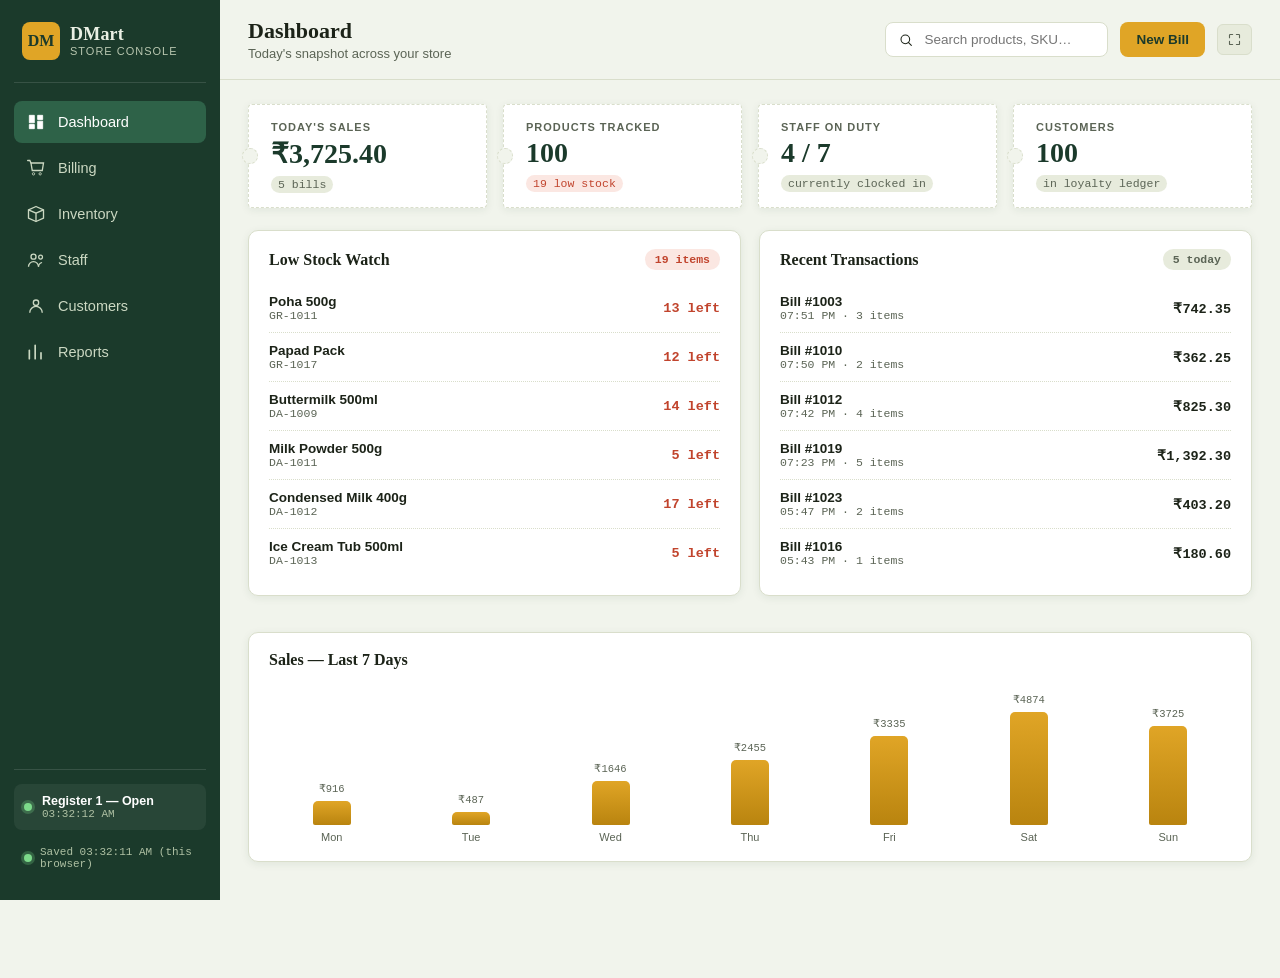
==== commit 3c3a9c42: "Update index.html" ====
--- a/index.html
+++ b/index.html
@@ -15,28 +15,9 @@
 <link rel="manifest" href="data:application/manifest+json,%7B%22name%22%3A%20%22DMart%20Manager%20%5Cu2014%20Store%20Console%22%2C%20%22short_name%22%3A%20%22DMart%22%2C%20%22start_url%22%3A%20%22.%22%2C%20%22display%22%3A%20%22standalone%22%2C%20%22background_color%22%3A%20%22%231B3A2B%22%2C%20%22theme_color%22%3A%20%22%231B3A2B%22%2C%20%22icons%22%3A%20%5B%7B%22src%22%3A%20%22data%3Aimage/png%3Bbase64%2CiVBORw0KGgoAAAANSUhEUgAAAMAAAADACAYAAABS3GwHAAAACXBIWXMAAAsTAAALEwEAmpwYAAASJklEQVR4nO1da5AVxRWe0lRMUklMxYrA9MoSQ2bu7d5FDYW73ctDIxh3xSeuCq6oRBBBBATER/CNTwoQE1EEWZZFEx%2BlxjIafGFisMzDt6KRxyZ/jTFWmZQa3U6dgSX7uLvc6Ttze%2B7MN1XfH6X29nx9vjnd55w%2B7TgJeAaNGfF9V4qJruQLXCnWuEq84CrxJpN8pyv5P13FP2dKaKByOHAV/5zmLphDJd50Fd8SzK3kC5isOX5QnT/MyepTVX8Ycxv4Oa7iG5jkf7c9WYCww4EUf2NStLJ6MfUQ5btOmp%2Bq%2BvqvM8mbmeKPM8m/gNFBeKwnB18yxV9kks/47pHDv%2B2k5RlcJ/JMivWu4v%2BB0cPoWVEc8H8zJe4dImtyTqU%2BrK5mhKt4G772MHpWmld4vEqKUU6lPEPH5IYwJe5jSnTiiw/jZ9Fw0OlKvrF6FB/sJPjZj9ZvruL/guHD8FkMHAS2JcVcp7l5fydJz9DRtYe6iv8Rhg/DZ2XgwFXiZQqdO0l4hsj8yUG8F5OPcKoqKwcfuw350%2B1Z/rhxX3GlWAXDh%2BEzexx0uoqvKPuSaPhxww9wlXgQxg/jZ0ngQIpHKc9UFuOvHnfYd6hUwfpLA%2BBAdd8X8C2Hjhx5YOzGz6R4FcYH42PJ5OCV2ERALgZffusTDKh9LYf41iEjR34jWutvbt7flfxhTAAMkFUCB5L/moI0kdk/oj0JmFRAh%2BEgiA5F8TDJTwP5MEBWiRw0iFNLMv7BMl/tKvGh9RcBwIEKz4Er%2BUfmGWNa96O8AYanKpsDV4qXjBJlVHRke/AAOGCRiIDPDmX8VHZK7gMGCANk6eDgYyrTL/7rv7ue3/agAXCgo%2BKAzp8XZfyu4ofjMAvEx9LHQSedUty3ACR/KAGDBcCBjp4Dfv%2BAxk%2BHkHefw4QBggORPg4k/8JVtX7/a38p1lsfJAAOVJwc8HUFjZ96sexpR4EJAAc6tRxI/slByv9WgbV/zTTrgwPAgSoDB/ViaqHN7/MwQBggywYHT/dc%2Bx9ZW4XNr/VJAVTZOPiyR2LMVfzcSpyA2glCn3tuXt%2B2OK8fuDmnX7zT12/e6%2BkdGz3dsQmIkoMdG72AW%2BKYuCbOiXuaA9t2YIIqxc/qLoANtgdULPiPhZ43M6efWuHDyBMi8idX%2BHruzHwwN7bto2hIvvb/SyAlOqwPaB844liub700p9/dAMNPKra1esEcHT6BW7eXItARGD/VSydgMP1i6Gih51%2BY1%2B%2B02p9gwCuKA/pILZmX08PG2LefgUDnXei440TbA%2BkPsonrZ1bhi1%2Bpwnv6dl/XN9m3o37RkG8kASy0PpACOOtsfPXTgHdaPT25JW/dngqDz6f4/z32B9IT06fl9XZEclKDHe2%2Bnj09Z92uesNV4i6KAG2xPZDumDUjb33CAC8WDihSlCgBSP4cLYHesj2Q7sse%2BlrAANMpwh3tvp7ckpwIkav464kJgdY1cv32evuTBHix7wnU8QkRgeQ7nSS0PakeIxDtyZD4Nq/0g/C2bbtjUnxAAvjM9kAWz8G6P2tYNNv%2BptiV4lPH9iAoa0gZRNsTAnhlXwqNGG/fC1gXAKXOYXzZFODNi3LZFgAVT6G2J7vY1upZL6CzKgCq6rQ9CYBnlYOLL8hnVwAoaYYAn1zuZ1MAtAHa1Q4DyLoH2tXu6drxPHsCoNNEtskHvERwMHVqPnsCoCN1tokHvERwQJHAzAmAzpXaJh7wEsHBL2/ysyeAratR9Gbb8DoSAjponzkBvLHOPvGAlwgOXlvnZU8A29vsEw94ieDg/bYMCsA26UCyOIAAEjAJgAcBwANACB3wAFgCwRt4WAJhDwBv0IE9ADbB8AYeNsGIAsEbdCAKhDAovIGHMCjyAPAGHcgDIBEGb%2BAhEYZMMLxBBzLBKIWAN/BQCoFaIHiDDtQCoRgO3sBDMRyqQeENOlANinJoeAMP5dA4DwBv0IHzADgQA2/g4UAMToTBG3TgRJjQNyzIlQ3LFuf0qitzeuMNvn5iua//eLdf9quYqA1MHO/2yj3l766xvc3TNyyM9j0ydyTSNg4dy/UxJ3E946f5QBxxt2mZG1MT2MvnlL%2B/0uol9tuaR4XMCqAQRh3H9WUX5fWWO/yKEYCNFvNHnZiQO74iAATQDzFNk3jQsSzpAiCsvKJ8XuChW%2Bx2c06NAE4%2Bg/dBVUP4v/OjY/v%2BncZJu5c3o37Cgwv4Shnn%2BJN50MK7VMNZdlmu4DsTSr0wTjZxvbNMnbabp5QmZJrjQhxkTgCFyK02MIT5Fw7cZJc2u7//hafvXJLTU1ryepiBIA5pEMEXPK6lhojglpRNS%2BP3Alvu8I0%2BUt1Bc1zob0MAMQmgUBu%2BxRflg01w2N86%2BiSuX1qdTAGceDqPXQCzppe%2BjIMAyuwBBvqajTshvAjIWOme26QJgPDMqvg2w6%2Bt9Y0%2BGhBAQgVAoJvpJ57GjSIvURpbIQGY7AvOPy%2B%2BOxeumpeLZIzwAAkSQNd9tWMmhv9dutbnz2viEwDdoBPauMYI/Zd74mleWzuh52/9YCzXk1vCfzwggIQJgPDsKt/oa3bcJK53bIxHAE%2BtNAs3Xnlx9JvhO67s%2B/W/aEZezzzfQKTYBCdPAAT6OyYGd%2BPCfCwCoP9%2B/CSzPcp7EUardrX39ZAUFfvdL3wIIC0egPDKGs9ok/fDcUL/aY0fiwDarjcrObj98ui8wK9u7OuJzpiym3N4gBQJgDDtPDMvQOHBOARAOYwjG8OLsmEij%2BwK2lPO6MvJw7fsFjwEkDIBPGB4WRt5jlfX%2BpELgEC3aZqM6f4b/Uj2RlW9El9UB9T1/yGAlAmAynxpSWPyPtfMz8ciAIpS%2BUeF9wJUXlAqHzN%2B2ld8VAkKAaRUAKXUutBGMQ4BEBbNDr8XoC/3s7f7Je2JhvUqGxkxvufdbvAAKRQAhRFN3%2BmFn/uxCIAO8JiEaekLHiUP113S8%2B9BACkUwN1XmQuAKj7jEABh6tTwnom%2B4PQlDzue9zb4fcZEiS%2Bqo4IAUi6AJ1eY17tTFCkuATxlOK4lc8OPaeUVhRNfvf8dPEAKBUCbTtOS3/omEZsACJR5DjsmcQwPlRjb2e5pdXzP3yE%2BCi3vIIAUCoBQc4xZ1SON3%2BSwfbECWH%2BdmRegM8/FjmXT0r5ffwoMFPq3EEBKBUBng03fizascQmAxGUytjAnxiYWqI7tSnxBABkRgMk5gS48tiw%2BARBuudRsk04lDfsax%2BYCBXjERX//Hh4gpQIwWWt3weQgfRgB0B7FOzr8%2BKikwaQUZHW3xBcEkBEPUKj%2BpVi0XpeLVQCESwwrVwdKjP15jdengUDvxBcEkBEBmBz06MJdV8UvgK13%2BXpoQ/gxXjBAYmzxnL6iunYf5R1YAqVUAKdNNhfAumvjFwCh5WweWWLs3Q1%2BcMxzX4kvCCAjHqDJ4JxwF9qXlkcAjy8zC4leVSAxtmxxcYkvCCAjAqCmWqbv1V/IMGoBEMafEn6clOP4a7d1/c52T9c1Fpf4ggAyIgCKm5u%2Bl0lfUVMBrL3GLCR6x8/%2B76U2FDh1dno/iS8IICMCOHyCuQC2tXplE8D2jV7QGjLsGEd3OzHWVCDkW6wXwyY4hQKgbKtJ%2B8SuuhuT3zQVAGHpQrOQKN1X8OSKcIkvCCADHoD6iJq%2B0ylnll8A1NzLOyr8WE%2BdzAuWWA%2BU%2BIIAMiAAiuKYvpNJ6XGpAiDMnRneC9BGt3p038QXNcGCADIsANMlRdeywoYA/nCnH/TqKXVOrgl5rhl7gBQKYPo0MwHQwfWBygbiFECp2Wu2p7PFvhJfEEAGPABdqmHyPudPi6crRLF47LbSbm6ZPT2894IHSJkAqN2f6fuQAdoUQCkJvKoiE18QQMo9wJICLcCLvUaplN%2BNSgBrrjYT8OlFJr4ggBQLwPS0VRTXE0UlAOpUbZLEe8igfIOAJVCKBHDP1bmyxv7jEADhhkvCvcfYE8z7iEIAKREAdU0w%2BfpTG0UKQSZJAG%2Bs8/TwscW/w2qD8wsQQMoEsGCWWSLp3muj6cMfpQAIc4q8k7h2QrjEFwSQQgFQ6t%2BkD9Dlc6LrwR%2B1AKico5jE2DUlNPQlYAlU4QKgDmgmRwujzj1ELQACdYEgDzUQ3lpfmgeDACpUAHQs0KTXJnmKn83NR3b5RJwCKAdm4o6wyhLA07f7et7MXHDeNezvUCuStuvLd1O8bePugADixYM3%2B31gshyZ0pIv%2BLfIWKnT89XzcsGVo0cYHBzp/hul3gNGWeZC4yQU6vPT378lEZfTyF9b2/%2B4J50ZnlOa40J/K05bGwiOrR%2BuBDRO4sYVnr0xt8jITFxZW1O0XW/POMsBCKAXIbQ8Io/xSAm1PRCAsG7YEEAIEmh5RGXQlA2m1oNxfEnhAYR1Y8%2BkB6CsaO7o3aedxp7Ig6ZXdHUQlQzctzSnXzbo5gwBCOvzWvECKOc6Fkg%2BBwwCsD8JAAQADwAhaHgALIHgDTZhCYQ9ALyBxh4Am2B4g03YBCMKBG%2BgEQVCGBTeYBPCoMgDwBto5AGQCIM32IREGDLB8AYamWCUQsAbbEIpRChvYNpIFkgfB%2B%2B3ZbAWiPrX2CYe8BLBAXWlzpwAomgoBaSDgxfvzOCRyKiOGgKVz8Evb8qgAG5bXN6zrUByObj10lz2BEDnbm0TD3iJ4MCkR1PFC6B2vHlXYiA9HOxq9wJbyJwACHRPre0JADyrHDyx3G7bFasCoOs9YYDZFuGciPolVaQA%2BI%2BF3hZTGxIg%2BRxsa/UCG8isAAgUAbA9EYBnhYObFtmL/iRGAHSnFbxA9kT4TqsXXNBh2/4cV4nPbA9i8UXYC2QNCw1u5YkarhSfkgA%2BtD2QoaOF3rwSEaGs4Lcr/WDObdsdk%2BIDWgJ1WB%2BIErqukeu319ufHMCLfekjm%2BzF/XsKgO90XCnesj6QPZjckg/u64URplOIO9p9feaUhBg/LYEUf91xFd9ieyDdMWs69gNpzfjONLhSKVYBSP4ceYA1tgfSG9SqfPtG%2B5MGeJF9%2BWfNSJbxB5B8teNKvsD6QApgcguPrVc/UD4O3l7vJWrZ0wP1Yh55gInWB9IP6poQHar0aE9dY0KNn9CQb3QGjRnxfesDGQB0cyTdBAlvUDl4d4Ovl8zL6eox9u1nIAxp4EMdepISCh0IdMPLLZfmkDVOMLa1evrmRblEZHiLQEdg/IEApGhNwICKAhVP0X1bv1nu4zxBQqI7Tyz39cUX5HXecmFbKEi%2Bdq8A3AZ%2BjvUBGaDmGB6cJqKCul/d6Ad38VK3CbRcid7Qt7d5AbfEMXFNnBP3NAe27cAEVfV8yl4BVNUfxpgSX9oeFAAOWDk4kPyL6lF88F4BBF5A8udggDBAlgUOJN/cw/j3COA86wMDwIEqhwDE2X0E8L1x/JtM8k9ghDBClmYOJP%2BEbL2PAPaEQ%2B%2B1PkAAHKgyRX96P0NkTQ6bYRggSysHkn/hjs55/Qpgjxd4wPpAAXCgYuHgvgGNPxBAgziMKdEJI4QRsnRx0FlVX1vrFPO4UrQnYMAAONCRcSDFeqfY5%2BC6mkGu5B9hAiBClgIOXMn/OUiOONgJ81QpPsf2wAFwwKIQgBIXOqGf5ub9XSVehhHCCFklcyD5Vsdx9gsvAAqLNvChSWibAoADZvLll/wjOu/ilPK4DeIERIVggKzyOOisqq85pSTj3ysCxVck4IUAcKBDcLDMiezZvR94EBMAEbJK4ECKR8lmoxOA4zic868yJZ62/nIAOFD9c%2BBK/nz1uOqvOXE8h44ceSBT4hUYIYyQJZODv5CNOnE%2Be8qmNyfgZQFwoPd%2B%2BRXfErvxdz3Djxt%2BAIrmIECWHA4eqaqv/7pT1ifYGAfRIRTO2TeArKIziPZEveEN8wxR%2BZOQLLNuCJmDq/i/mOTNThKeQXX%2BMFeKl2yTAmSEA8m3Dpb5aidhz36sXkxlSvzDOkFAKjlwqUJZirlWlzxFlVIr3oa9gX2DSRE6qXth6JJmm0%2BVzNUEQpD8vwkgEKhMDr5kij8%2BpD73I6dSH1fV%2BkzxdWi5Yt2YKgeSf0LdG/Z5gL2SHorT0q6dFA2vkAAjS%2BbX/kUm%2BYyDlP8tJ80P9WVkqqYl8AxK7EoA%2BYCywIHkO%2BlLX6X4WX16dWbpoZAW3dbhKn6Jq8RdVNBEN/i5ku%2BgHEMSLvMGRCgOaM6CuQvmMJjL52humeLzaa73Xk5h%2BfkfrwZnYNuTtE8AAAAASUVORK5CYII%3D%22%2C%20%22sizes%22%3A%20%22192x192%22%2C%20%22type%22%3A%20%22image/png%22%7D%2C%20%7B%22src%22%3A%20%22data%3Aimage/png%3Bbase64%2CiVBORw0KGgoAAAANSUhEUgAAAgAAAAIACAYAAAD0eNT6AAAACXBIWXMAAAsTAAALEwEAmpwYAAAgAElEQVR4nO2deZgdVZn/r6Mz7uPCT6HrNGlB7HvvOZ0EbSFd1Z10gCSEBCEhZAUiikLYA9kQk0BCAgHCEpKwBLIS9SeOGy6ACCgIo%2ByKICrgvjEzzu95RpwNOL/n3BBpY5buqnvve%2BrUp57n%2Byfk9rc%2B7/t%2B61TVqVKJQ/xo6ex8077dVaPijvFRrE%2BPEn1BFJtrosR8SsX6DpWYR6NYP6sS87Mo1n90UrH%2Bk0qMRXgAAzAgykCs//SXvrStR7le9UiU6NtdD9vWy2o97TTX4/bp0bq1q%2BuN0n2Xg6Opx6DhlZaWxIyJEjMvivXNUWy%2BqxL9Bxo4DRwGYKB4DOjfux4YJXqL64muN7oeyVjiyP3R1jv07aq7eoRK9EUqMd9UsfkX%2BYJDeAADMOA5A7F%2BXiXmTpWYpa1deuz%2BnZ1vk%2B7nHBy7PQb1DH5H1F2dEiXm%2BigxT6jEvCReSAgPYAAG8s/AS1Gif6Bifa2K9WR3ccU44hA/tt231wtcWo0S/T8eFArCAxiAgbAZiPWLKtYPR4lZ0dKte0ql0t9JzwKOAg19B14Um9%2BIFwLCAxiAgYIzECX611GiV70SBl4jPSM4Ajtau/TBUWyuVLH%2BpTTsCA9gAAZgYBcMxOYXKjEr9006Pig9NzhyfLgHT1SsT1axeYxio%2BHCAAzAQN4Y0E%2B5W7TRQZW9pOcJR06OlqQ6/JVX9P5THmCEBzAAAzCQhYEo0X%2BOEr25pct0S88XDj%2BPv4u6zYei2PwzzYZmAwMwAAPBMvCo6jIzS729r5MeOhzCx15J%2Ba0qNmerxPzcAzARHsAADMBAcxj4mbs9wCuFBR38UWwWRrH%2BdxoODQcGYAAGislAlJh/U4k5/129%2Bi3Sc4mjCXvub7vi17%2BXBg/hAQzAAAx4w8C/uhUBNyMYxIEdnZ2df9%2Ba6DMZ/OJFhvAABmDAWwai2PzWfbSIZwQCOaKu6qhXtuYVhwvhAQzAAAzkgIFYP62S6jjp%2BcWR8lDDqu9TiblFHCSEBzAAAzCQVwbudJ8vZhDn5HDfmY4Scwl784sXDsIDGICB3DMQJea/3Vdd23rb3iA93zh2c7i9oFWifyQNDMIDGIABGAiLgSjWz6hYH8oQ9nDbXvcxCD7BK18kCA9gAAYCZuDlKNFbWrv0O6XnHsdfHvLTv/YADIQHMAADMFAABqJE/4rVAOFX%2B1RsLuSqX74YEB7AAAwUdDVg1QFjD3g9V%2BNNPPYZZqq1PZ3lAUB4AAMwAAMFZiBKzBOtXYMHEwKacERxx0fd152kTzrCAxiAARiAAVXzQL8QdesPEwIadLhlllce9KPo8AAGYAAGYMA7BqLE3KC1/geCQB2P1q6hik/1ysON8AAGYAAGzO5DQKwf2ieuthEC6nC0JNXhKtF/ADoaDwzAAAzAQB4YiBLzu5Yu000IyHCoWE%2BOYvOf0icT4QEMwAAMwIAaSAiIzX%2B1Jvo4QkCq4e8%2B22teougoOhiAARiAgZwy8LJ7XZ0Q0N%2Bjt/d1UWKu9%2BDEITyAARiAARiw2T3Q693eNQSBPX3IJzZfBziaDgzAAAzAQFAMxPpWPii0i2PvIUPe7D69KH6SEB7AAAzAAAwk9fcgSvS39krKb2UloM/R1jv07SrR91N0FB0MwAAMwEDIDESJfpCPCb1ytPS2/x%2BVmEekTwrCAxiAARiAAdUMD2L9cHRQZa9CrwTUPuMb64coOooOBmAABmCgUAzE5rFBPYPfUSri0dLZ%2BSYVm3vFTwLCAxiAARiAgUQiBOgH3tWr31Iq3tP%2B%2Bm6KjqKDARiAARgoOAPfLMzbAe5dSF71EwcO4QEMwAAMJJ54EOtb3R44pdAPNvnxADaEBzAAAzBgvfIg1jeVQj6iWC8SNxnhAQzAAAzAQOKhB7FeUArxiBIztbYvsrTBCA9gAAZgAAYSLz14ObgPCLXG1RHuy0gemIvwAAZgAAZgwPrqgfsCbhSbpBTCMWh4pSWKzW%2BlTUV4AAMwAAMwkA8G9O9bu4aqUt6f%2BFeJ/o68mQgPYAAGYAAG8sNAFJt/1lr/QymvRxSbddImIjyAARiAARjIJQOxWV3K46Fic4K4eQgPYAAGYAAGcsxAFOuPlPJ07NOjdZToP0sbh/AABmAABmAg3wzoF1rijkopD8cBYw94vfvIgbxpCA9gAAZgAAaCYOCRXDwPoGJzhQdmITyAARiAARgIhoEoMZeUfD6iruoolZiXpI1CeAADMAADMBAYAy%2BpWB9a8vFo6x369ijRv/bAJIQHMAADMAAD4TEQ61%2B%2B8%2BAD/rHk28Erfx7AgfAABmAABgJnQK8t%2BXS0dnX0ss%2B/NBQID2AABmCgAAy81NKte0rePPWf6B95YArCAxiAARiAgfAZiPXTbb1tb/DhK3%2BXiJuB8AAGYAAGYKBYDCwVHf5uc4Io0f/jgREID2AABmAABgrDQJSY/1bDqu8TCwBRbL4ubQLCAxiAARiAgYIy8EXJd/6l/3iEBzAAAzAAA4VloCUxY5o7/Xt7XxfF5ofSfzjCAxiAARiAgUIzEJsn3Uxu2vxvTfSZ4n80wgMYgAEYgAEYsFHSMaspw3/vIUPerBL9e0yn8GAABmAABmDAiHsQxea3rV1db2x4AGhJzHzpPxbhAQzAAAzAAAyYVz3oMrMbOvzf1avfohL9B0yn8GAABmAABmDA%2BONBrJ/fKym/tWEBIIr1IvE/EuEBDMAADMAADNidhIAFDRn%2B7gtEUaz/HdMpPBiAARiAARjwkoF/dc/p1T0ARLGe48Efh/AABmAABmAABpJd3QroOKu%2B07%2B393UqNr8AOqCDARiAARiAAeOzBz%2Br674ArV16hgd/FMIDGIABGIABGEh270HUXZ1StwAQJeZ7QAd0MAADMAADMGC89yCK9UN1Gf4tSXW49B%2BD8AAGYAAGYAAGTL89aOky3dmv/mN9M6ZTeDAAAzAAAzBg8uNBbDZlGv5tvUPfrhL9gvgfgvAABmAABmAABmx/PYgS/edBPYPfkToAuNcJMJyigwEYgAEYgAGTOw%2Bi2JyWOgBEsX5c%2Bg9AeAADMAADMAADZuABINHfTzX8W7v0wRhO0cEADMAADMCAya0HLV2VD6S4%2BjdXSv9whAcwAAMwAAMwYNJ7EOvLBjr/X8POfxQdRQcDMAADMGDy7UGsf%2Blmer%2Bnf0u37hH/0QgPYAAGYAAGYMBm9qCnOmwgy//XYDqFBwMwAAMwAAMm/x7E5op%2BL/9HsfmN%2BA9GeAADMAADMAADtmm3AVp6BndiOEUHAzAAAzAAAwEx0G2G9mf5f6H4D0ViHrR2G3vQWG2nzKjas2dV7Yp5Fbtxadl%2B6bKKvXt1u33kxnb7xIZ2%2B6NN7fbnn0J4AAPSDLhadDXpatPVqKvVDUvKtdp1NTx5RrVW06626a0F9iDW5%2B0xAKhE3y/%2BQ1HTPDhwtLYzZ1bt5Quq9qtXVOxTDHbxho7woBEMuNr%2BysqyvWx%2BxZ4wU9uho%2Bm1qkCzJkr0t3Y7/N2%2BwSrW/yv9Q1HjPNhvuLHHTNe1gX/fWhotwxYGiszAvWu3BYKJ07R9z3B6rwp5/sT6f/fv7Hzbrpf/EzNV/EeiunvQNtzUlvSvX1yxT26UbzoID2DAPwae3FC21y2q1G4ZDOqhF6sQZ1G3OWZ3AeAG8R%2BI6ubBsHHGLptTsY/eWBZvLggPYCA/DLie4VYJe47U9OQkqLm0ZncPAP7Qgx%2BIMnowbpK2n1pesT/bKt9IEB7AQL4ZuHVl2U6dUeUhwiSA2RSbx3Y6/Nt6h75dJeYl8R%2BIUnngnvCdfnzV3rmKq33phonwIEQG7ri6bKcdx9sEKs8zKtYv7vQ5AJVUx4n/OJTKg0nTtL39aga/dINEeFAEBm6/qlx7aJB%2BbXLpQUtixvxtAIj1MukfhgbmQTxO208vr4g3BIQHMFA8Bj63omyHH0nfVnmbXbFZspMVAPNN8R%2BG%2BuXBe0fo2iYfz9ws3wQQHsBAcRl49uZ2u2xuxe4/ghUBlZf5Fetv7GwF4HnxH4b26MGEqdo%2BcB3L/dKND%2BEBDLzKwHeuLdujphACVB5mWKyf/6vhv29SjsR/FNrjBj7ulb7neLKfxsvwhQEPGXBvHa06v1JboaSfG689ePewjr3/EgBau/RY6R%2BEdu3BiKO0vWc1V/3SDQ7hAQzsmYG7rimzf0Di90xr6e4Y/ZcA0JKY%2BdI/CO3cgxNPrPLhHQYPgwcGcsXAjzeX7cc%2BUqWvJ37OtijR5/bZAVBvkf5B6K89GNSta3t0SxcywgMYgIG0DFwyr2L35SuE1rv5FpuNfQKA%2BZ74D0J/tXf/%2BiUs%2BTN4GDwwkH8GtlxUqT3DRI/3yQN9P28AeKj39Rp7ywqu/KWbFsIDGKgfA1%2B4rGzbR8r3V2RqHkSx%2BW0tAOw9ZMibMcUPMAaP0rXtNmk8DB8YgIHQGHC7lXYcxhsCyoNZoxLzcktn55tK%2B3ZXjQc/pvD64FhTe5dWukgRHsAADDSKgfvWttd6HT3fiHvQEndUSiruGC/9Q4ouc5i2965l%2BDN4GDwwED4D919btoNHy/ddVXC51//dJ4BPk/4hRZa7L8ayv3xTQngAA81j4K5VZVseye0AJTh7oqRjVknF5kLpIVjkp/154I/Bw%2BCBgaI%2BGPge3g6wYgEg1otcAFgtPQiLKPdu7AZe9RNvQggPYECOgS0XlWt7nkj3Y1VARYm%2BuqQS/RnpH1JEsckPg4fBAwMwsO1rgtL9WBVQUWy2uq8AfkP6hxRxe18Kn%2BYPAzAAA9s%2BIjTtOFYBVLMDQGJuK6nEPCo9EIv2YZ%2BnN/PEP42P4QcDMLCdge%2Bvb7fvH0MIUM0MALF%2BqBTF%2BhnpoVgUue0w3ZeyaHw0PhiAARj4awa%2BfmXZDuqR79OqIIoS81P3IaBfS/%2BQomjleWzxS9Nj8MEADOyKgWVzeB5ANWsmxeYX7hmA56UHYxE0Yaqu3eui%2BeEBDMAADOycAdcjx0/mM8KqKXNJ/96tAPw/6eEYut47Qtd2v6LoafwwAAMwsHsG7lnDrQDVhLkUxfqPLgD8WXpAhq4V81j6p%2Bkx%2BGAABvrLwPzTuRWgGj6b9AvuFsCL0gMyZHUfqe2zN1P4NH8YgAEY6C8D7k2pzsPl%2B7cKWbF%2BseTFDwlYn72YpX8aP40fBmBgoAxsXFoW798qcBEAGmjupGmaxkfjgwEYgIGUDBw9hb0BFAEgf2rtNva2q7j6p/nT/GEABtIy8JWVrAIoAkD%2BNP14tvul8dP4YQAGsjIwfhKrAKpBc4pbAA0y9s5VXP3T/Gn%2BMAADWRlwn0yXvqBTgYoA0KBNf2h8ND4YgAEYqA8DoyawCqAIAPkQT/7T%2BGn8MAAD9WNgy0U8C6AIAP5r2DjDlr80f5o/DMBAnbcIPvgIVgEUtwD81rK57PpH86f5wwAM1JuBpefyjQBFAPBX7lOWj66j8Gn%2BMAADMFBvBlxv5XPBpq4zi4cA62jm1Bm8%2Bkfjp/HDAAw0ioFjpnMbQBEA/NQNi1n%2Bp/nT/GEABhrFwLWLeCVQEQD8037DjX1yI4VP84cBGICBRjHww41l2zZcvt%2BrQMQtgDoZ6ZamaHw0PhiAARhoLANunxXpwakCEQGgTkZevoD7/zQ%2Bhh8MwECjGbhkHrcBFAHAL923lsKn%2BcMADMBAoxm4Zw2bAikCgD86cDTL/zR%2BGj8MwECzGBgySr7vqwDELYA6mDhzJsv/NH%2BaPwzAQLMYOO4ENgVSBAA/xP1/Gh/DDwZgoHkMXDqf5wAUAcAPffUK3v%2Bn%2BTEAYQAGmsXArSt5DkARAOSH/77dxj61icKn%2BcMADMBAsxh4ckPZtnbL93%2BVc/EMQEYDhx3BA4A0fho/DMBAsxnoPFx%2BgKqciwCQ0UD2/6fxMfxgAAaaz8CkaWwIpAgAsglq9izu/9P8GIAwAAPNZuCMk3kTQBEAZAPAinkEAJo/zR8GYKDZDCyfSwBQBADZALBxaZnmR/ODARiAgSYzsH4JbwIoAoBsAPjy5QQAmj/NHwZgoNkMfOEyAoAiAMgGgHtWEwBo/jR/GICBZjNw1yoCgCIAyAaAR26k8Gn%2BMAADMNBsBh5aRwBQBADZAOA2pKD50fxgAAZgoLkMPLGhXbT3qwDEPgAZDfzxZgIAjY/hBwMw0GwGnt7MCoAiAMgmqGe3EgBo/jR/GICBZjPgeq/0FbTKuVgByGggjY/[base64]%[base64]%2BYRKwAEAJoRAwkGYKAQDEgPUJVzcQuAFQDxIkZ4AAMwQAAwBIC8icZF44IBGIABVgCUB/[base64]/whtK4cYO3i0sQeN1bZrnLGHHa3tYRO0nTBV20nTtD3pI1V77qlVu%2BScql39yYr99PKKvXt1u31yQ5lGmqKRfnCs/HlvtNp6jH3wBvhIGzRuvKAifg6R8c4DbgF4cBLQqx60jzT2kKO1/fCHq3bR7Ipdv2RbOHjmZq4yixwAnOafXiEgpgwALoBLnz9kvPOAAODBSUD9W1kYM1HbM0%2Bp2usWV%2BwD13E1WLQAUB6p7VObCIIDHf5fWlkWP3fIeOkBAcCDk4DSeXDgaG1PPLFq1yys2IfXFXcwFCUAOK1cwCrAQPmYfjxX/9LcKk9FAPDgJKDsHrR2GzvyKG0/cWbF3rmqWKsDRQoABx%2Bh7bNbi3V%2Bs%2Bg715btvt3y5w0ZLz0gAHhwElD9PXAPHy48u2rvXRv%2BsChSAHDaclH457ReOuuUqvj5QsZbDwgAHpwE1FgP3FsIq86v2B8Fev%2B4aAFg3LFa3PM86IkN7faAEfLnCxlvPSAAeHASUPPeMJg9q2IfWhfWFWTRAoDTbVeGdQ4boaXncvUvzanyXAQAD04Caq4H7xlu7KyTqsG8SVDEAOAe/pT23Wc9s6XdDh0tf56Q8doDAoAHJwHJeDCox9Q2JXrg%2BnwHgSIGAHfu2Bho10y4V2WlzxEy3ntAAPDgJCBZD/Ybbuz5Z1Xs05vzGQSKGACcFpzBKsCumHBvxEifH2S894AAkNFA93DZQHX4MX7dm5syo5rq71j1iYpdNqdiF8%2Bu1Jqxe%2BJ4xvHVWvNpPyR/Dej9Y7Rdv6Scy21eU52/PrpoTv6uGN2W06E%2B2JlFn780fxv/uJ6Yhlvp361yLgJARgPTFOjHP%2BpXAFh8dmOupL6/vt3edlXZXnlepXbP1g1Y6b%2B1P5o6o2ofuVG%2BkTdT/3xdPj%2BtesV5bAy047mcPMOv/tIfuZ6Yhlvp361yLgJARgMJAAMfNKsXVuyHJmuvNyhxV5c3LC7OcMlrABg2ztjntsr754u%2BvaZc2xRL%2BrwMVAQAI%2BI7ASCjgWmKtCgrAHuSe4jLLT0n4/1dGfjYR6uFWGbOawBwunlZ/m7bNEqnfdyv3tJfEQCMiO8EgIwGpilSAsBf%2B/Gzre1249Ky7TnSzyDQM17be9aEPWTyHADGT%2BZhQHcOH7%2BpXPtolvT5SCMCgBHxnQCQ0UACQP2GkFvKdQ%2B0uWVd6Ya0s02EPntxuCEgzwHA6Y6rwz03/dUFs/P7UBwBwIj4TgDIaGCaQmUFYPf%2B/GRLe%2B2tAt%2BeERjUre1l88N8LiDvAeCjHyn2KsBPt7TbwTne%2BIcAYER8JwBkNDBNsRIA%2BufTP11a9vLNgRDfP897ACj6xkDuwVrpc5BFBAAj4jsBIKOBaYqVADCwD5q4NwakG9SOOufUau3ZBenGXy/lPQA4nRdgMOuPHIfDj5T3P4sIAEbEdwJARgPTFCwBYODLm26DIekmtaPOPCWcgRNCAKgeWsyNgW65JH8b/%2BwoAoAR8Z0AkNHANAVLABi4Z89uLdtZH/MvBHzizEqhA4Bv75y7TaekvWy2Jk6t5v68EQCMiO8EgIwGpilYAkD6pU738R7pZrWjVsyrFDYATJzm1%2B2ZroJtDHT36vYBD/O2HmOPmuLXeSMAGBHfCQAZDUxTtASAbJ85HXesX83Lva2Q981o0gYAH5efty7PfyDrr04%2BaeCB2G3L7VsPIgAYEd8JABkNTFO0vhWf1E6AafXojWX7Ac/eDnhfr7F3XVMuXABw/%2B0Iz7485x4alfazGXrspnLtS5YD9ee2K8ve9SACgBHxnQCQ0cA0hetb8eUtADjdfnW5tpQp7V1fHTRW2yc3lAsXAK75pH%2BvoN25Kp/nYSBaePbA%2B8i4SdrLHkQAMCK%2BEwAyGpimcH0rvjwGAKf5p/s3eE6YqQsXAGqb0IzS3n3DQdrTRurHm8vWHDpwX7ZcVPGyBxEAjIjvBICMBqYpXt%2BKL68B4OnNZXvwEX4NHqe1CyuFCgBOi1JcjTZSoW8MdPX5Aw%2B/Bx2ua2/T%2BNiDCABGxHcCQEYD0xSvb8WX1wDg5ONDaO55gLwNn6wBIO396Ebq/LPyF8T6%2BzZMd4oPZ61cUPG2BxEAjIjvBICMBqYpYN%2BKL88BwGnKDL/8dHK/SdqXZgYAH7nWh5raKpG0t/XWp5cP/Oq/PFLbpzb5e64IAEbEdwJARgPTFLBvxZf3APC1K/1bBXBav6RcqABw1yr/zoNbKpf2tt5K8w6/e17G5x5EADAivhMAMhqYpoB9K768B4C0TbHROnC0zs0VaD0CgNPRnp2H0DYGciErzcY/39vhlpRvPYgAYER8JwBkNDBNEftWfCEEgM9f6t/Vp9OF51QLFQDSLE83Wu43SftbL7nPHqfZ%2BMf3HkQAMCK%2BEwAyGpimiH0rvhACgNNhE/y6%2Btz%2BQKDbuEjam2YFAPeAWjLer/PgViWk/a2HHl7XbttSbvzjew8iABgR3wkAGQ1MU8i%2BFV8oAcA95Szt5c40b4f7ryEHgLSvqDVaIWwMtODMgfeN8a9s/ON7DyIAGBHfCQAZDUxTyL4VXygB4PGbyrX3v6X93FEHjDC13ybtT7MCQNpNanwcML7IPUvi3mpIu/GP7z2IAGBEfCcAZDQwTTH7VnyhBACnqR6%2BEpiHd9LrGQCc3GeSpT3vq/cMN/bRdfI%2Bp9UV56XY%2BGfsqxv/%2BN6DCABGxHcCQEYD0xSzb8UXUgBwr95J%2B7kzVQ7x%2B530egeAtPerGym3d760z2nk3mIYlmLHy8sXVHPTgwgARsR3AkBGA9MUtG/FF1IAcMvPvu1It13XLqoUJgA4nZTiifVGyt2WcHxIez1QbbmonHnjH997EAHAiPhOAMhoYJqC9q34QgoAPr6Lvl2HHK0LFQDSvLPeaK3K4cZA7gt%2BA/07F5xezVUPIgAYEd8JABkNTFPQvhVfaAFg2Ry/7j/31V3XlAsTAJyOPNavMBaP07naGOj2qwZ%2B9b%2BzjX9870EEACPiOwEgo4Fpitq34gstANxxtZ/PATi5V7mk/WlmALh5uX/n4v9e4mcI25k%2B/OH6bPzjew8iABgR3wkAGQ1MU9S%2BFV9oAcBd4ZnD/Lry3K4PjNG1zXKkPWpWAPBxY6CJU/PBu/uiZJrXWr%2B%2Bk41/fO9BBAAj4jsBIKOBaQrbt%2BILLQA4HX%2BCX0Onr756RaUwASDtK2yNlHsuwddbMX3lNpAa6N92xC42/vG9BxEAjIjvBICMBqYpbN%2BKL8QAsOxcv4ZOX7l35KX9aWYASLuJTSN18kl%2BM%2B%2Be4G8/RNdt4x/fexABwIj4TgDIaGCa4vat%2BEIMALdc4t%2B95%2B0acZQuVABwWnCGX8z7vjHQpfNTbPxz%2BK43/vG9BxEAjIjvBICMBqYpbt%2BKL8QA8NhN/gYApz09pR1aAEh7P7uRWuQp926Iu2E%2B0L/nsvmV3PYgAoAR8Z0AkNHANAXuW/GFGACcho6W93ZXum5xpVABwMk9nS7te1%2B5B0V93BgozW6W7SONfXJjfnsQAcCI%2BE4AyGhgmgL3rfhCDQCTPf0ugNMsz%2B5BNyMA3O7h65mrP%2BlXEHMaM3HgV//zB/jFSd96EPl3XXMAACAASURBVAHAiPhOAMhoYJoC9634Qg0Avt137qth49Kxk%2BcA4OQ%2BTyvtfV/1HOnXa5nuDZFGbPzjew8iABgR3wkAGQ1MU%2BS%2BFV%2BoAWDVJ/x9E8DJPacg7VGzA4B7Sl3a9x312YvLuX591W0WlPceRAAwIr4TADIamKbIfSu%2BUAOAa%2BzS3u5O7k0FaY%2BaHQDcJk0Hp/iyXRE2BnLnYFC3bsjGP773IAKAEfGdAJDRwDSF7lvxhRoAvr3G7wDg9iqQ9qjv8GkW/%2B4ztdLe7yj34SLpc3DOqQP3xX0oKIQeRAAwIr4TADIaGELxhRoAfrKl3buv0fXVzJnVQgYAt8mN%2B1yttP8%2BPZT5w41l%2B77egf/uTUsrQfQgAoAR8Z0AkNHAEIov1ADgNNjjVwGHH2kKGQDSbnMb8sZAy%2BY2duMf33sQAcCI%2BE4AyGhgCMUXcgBI80pVs7T/CH8%2BTdvsAOCeWndPr0ufg75aNFvmlsyzN7fb949p7MY/vvcgAoAR8Z0AkNHAEIov5AAw1eO9AJzcDnnSHkkEACd3C0Ta/77qOEzXbhs12/sbL6g0fOMf33sQAcCI%2BE4AyGhgCMUXcgD4mGde76jPX1rcAOCeXpf2f0etWdj8VYDDJgz86t/dQsnyb/rWgwgARsR3AkBGA0MovpADQJonq5up6xZVChsAnA4/plrojYG%2BdFlzNv7xvQcRAIyI7wSAjAaGUHwhB4DFs/162MzXVwGlAsCGFPveN1q3rGjeOZk2ozkb//jegwgARsR3AkBGA0MovpADwMrz/A4As2cVOwDUvnw31q8HNY%2BZ3pzPNd%2B3tt3um%2BI11TQb//jegwgARsR3AkBGA0MovpADwLoL/LvC7KsTZjZn2PgaAJxWzPMrpLm9I%2B5Z0/hnM846ZeB94IiUG//43oMIAEbEdwJARgNDKL6QA8BnPN8OeMJUAoB7mt091S59Lvrq1I81tiZ%2BsL7dHjCieRv/%2BN6DCABGxHcCQEYDQyi%2BkAPA51b4HQBGTSQAuPN0rmcPa9Y2BrqxcasAS88d%2BN/7wbEm9cY/vvcgAoAR8Z0AkNHAEIov5ADw5cv9DgDxOAKAO0/fvb7du42B3AOkoWz843sPIgAYEd8JABkNDKH4Qg4AX/PwXfO%2BclsVS3sk/QzAdh13QtW7c/PTBmwM5F79HOhvaT9E176hUK/f4FsPIgAYEd8JABkNDKH4Qg4At1/tdwCoHEIA2H6ubl3p37la24CNgUYeNfCr//kZN/7xvQcRAIyI7wSAjAaGUHwhB4C7rvFvqPSV%2BwKctEe%2BrAA4jfbs2w3ug0313BgozTMp9dj4x/ceRAAwIr4TADIaGELxhRwAvr3G7wDgHjaT9sinAHDThX69Eujkhna9/r5jp8ts/ON7DyIAGBHfCQAZDQyh%2BEIOAA9c53cAcBvBSHvkUwB45uZ2%2B4EUD8g1Um5o1%2BNv%2B9bqcm2PAYmNf3zvQQQAI%2BI7ASCjgSEUX8gB4DvX%2Bh0ABnXzFsCO52z5XL/qww1tN7yzsuj2Fhjovz2uThv/%2BN6DCABGxHcCQEYDQyi%2BkAOA29FN2t/daT9uAeRiY6DTTs5WI4/fVLb7jxj4ysbmixrzKqJvPYgAYER8JwBkNDCE4gs5AHyThwBzdQtgu86e5VeNuOH9%2BPr0f8%2BiFB%2BlqufGP773IAKAEfGdAJDRwBCKL%2BQAcNtVfq8AVA/lGYCdnbcHri/Xbo9In5%2B%2BuvCcdHXi9hJwewpIbvzjew8iABgR3wkAGQ0MofhCDgBf8fDd8r46cDTPAOzq3E0/3q8AMGRUuo2B1iyU3/jH9x5EADAivhMAMhoYQvGFHAC%2B6PlWwD3jCQB52sb5usUDvyofkWLjn3l13vjH9x5EADAivhMAMhoYQvGFHABuWeHfe%2BV9dfgxfnjv2zMA2%2BU%2BliR9jvpqxIf0gDYG%2BuzFfmz843sPIgAYEd8JABkNDKH4Qg4ANy/37yqyr46p0zvmoQaAdRf4d/4%2Bf2n/h/PEqQOv9ZkzG1%2BPvvUgAoAR8Z0AkNHAEIov5ABwbYoPrzRTJ57oh/e%2BBgD35Tz3nIT0eeqrKTP6d87uXt3uzcY/vvcgAoAR8Z0AkNHAEIov5ABwyTy/A0C9P/ISWgBwWnZuJZcbA5180sDr/IgGbfzjew8iABgR3wkAGQ0MofhCDgDnn%2BXX8NhRlzbwVa9QAsATG9prH02SPld9dcYeNgZ67KZybZOngf5/Ny1tDg%2B%2B9SACgBHxnQCQ0cAQii/kAOAatbS/u9P6JQSA/pzHM0/x6zy%2Bdw8bA33yLL82/vG9BxEAjIjvBICMBoZQfCEHAPclNWl/d6evXkEA6M95vG9te%2B3DSdLnq6%2BWnrvzuvnx5rI1h/q18Y/vPYgAYER8JwBkNDCE4gs5AKR5CruZyrK9bFFuAWzX1Bl%2Bncuho419ZicbA119foqNf0Ya%2B%2BSG5lz9%2B9iDCABGxHcCQEYDQyi%2BkAPAyBSbsDRL5ZF%2BvAKYlwDwhcv8eyXw%2Bh02BnJ7BCTjB87c3NOaW4O%2B9SACgBHxnQCQ0cAQii/kAOCGrLS/u9JhEwgAeQ90hxz91%2BfwU8srqTb%2B%2Be71za0L33oQAcCI%2BE4AyGhgCMUXagBwT49Le7s7nXKSP77nYQXA6ToP93Vw201v/30fmqy93PjH9x5EADAivhMAMhoYQvGFGgC%2BcbV/S8Z9tfI8Px4AzFMA8HFjoGkztq0C3LWqnGrjn681YeMf33sQAcCI%2BE4AyGhgCMUXagDYfJF/V4t9devK5jf%2BvAcAJ/dZXulz11du6H97Tdl%2B9CP%2Bbvzjew8iABgR3wkAGQ0MofhCDQBukx1pb3cl9637Rn7uNeQA4N6c2H%2BEX6sA04%2Bv2rYUG/9sXCoTAn3rQQQAI%2BI7ASCjgSEUX6gB4GzPNo/pq0N3eHhMWnkKAE6neb7BU3900OG6aRv/%2BN6DCABGxHcCQEYDQyi%2BUAPAuEl%2BXSX21Tmn%2BuV53gKAjxsD%2Bbzxj%2B89iABgRHwnAGQ0MITiCzEAuPex3eYq0t7uSu75BGmP8hwAnI6d7m/A823jH997EAHAiPhOAMhoYAjFF2IA%2BM61Za/v/3/fkx0A8xwAblnh7zMee9KcJm/843sPIgAYEd8JABkNDKH4QgwA65f4GwDGCz35HVoAcOr9UP5WAVwAfOB62TdAfOtBBAAj4jsBIKOBIRRfiAFgwZl%2BedxXy%2Bb6tfyf5wCwZmH%2BVgEkNv7xvQcRAIyI7wSAjAaGUHwhBoAJU/29MrxnjT/v/%2Bc9APx0S7sdPMrfc%2B3Lxj%2B%2B9yACgBHxnQCQ0cAQii%2B0APCTLf69J75dI47yb/k/zwHAadHs/KwCSG3843sPIgAYEd8JABkNDKH4QgsAPj8ctmyOf8v/eQ8Aj99U9jbw7ahNS/04/771IAKAEfGdAJDRwBCKL7QAMP90PwOA2zL2ezfIL/%2BGFgCcZp3kV03tTB8ca8Q2/vG9BxEAjIjvBICMBoZQfKEFAN8%2BGbtdx0z3Y/k3xABwz%2Bp0H%2BIpysY/vvcgAoAR8Z0AkNHAEIovpADw6I3%2BDoKty/0ZAKEFAKeJU/2qq7/Z%2BGejvEe%2B9iACgBHxnQCQ0cAQii%2BkALBygZ/L/52H%2B7P8G2oA%2BOzF/u79MFd44x/fexABwIj4TgDIaGAIxRdSABg1wc/lf5%2BWf0MNAG77557x/p3/th5jv3u9vD8%2B9yACgBHxnQCQ0cAQii%2BUAOA%2BECPt5c7k3lN/erO/V/%2BhBACnaz7p3wqQDxv/%2BN6DCABGxHcCQEYDQyi%2BUALAeWf45et2LZ/rv7%2BhBAAfNwbyYeMf33sQAcCI%2BE4AyGhgCMUXQgB45uZ2%2B/4xfjV%2BpyGjjH1qk7w/RQkATgvP9qe%2BDj/Gz9ryrQcRAIyI7wSAjAaGUHwhBIDrFvu39Ou0eqHf9/5DDACP3VS2%2Bw2XP/dOG5f6d/XvYw8iABgR3wkAGQ0MofjyHgCecw9/Ham93PbX5yf/Qw0AvtSY2/jHrUxJe%2BGrP31FADAivhMAMhoYQvHlPQBs8PDTv24vgi9fno/hH2IAuGuVPBOXevzmh289iABgRHwnAGQ0MITiy3MAcK9%2B%2BfhN%2BNM%2Bni9PQwsATkdPkePCt41/fO9BBAAj4jsBIKOBIRRfngPAqvMrXj7498ON%2Bbn6DzUAfHq5HBtzPNv4x/ceRAAwIr4TADIaGELx5TUAPLqu3VYOkfdvx6X/T3m85W%2BRAoBbHeoWeDZkULe2D1zvdwD0rQcRAIyI7wSAjAaGUHx5DQAnzPRv6d99iVDalzQKMQA4XS2wQuTjxj%2B%2B9yACgBHxnQCQ0cAQii%2BPAeDmZfIPee2o0RO1fdbTp76LGgDcDoz60OZy8NUr/A%2BBvvUgAoAR8Z0AkNHAEIovbwHg3rVlWx7p19X/4NHGPniD38u%2BRQwATp84s3mrAGMn%2BfvJZ597EAHAiPhOAMhoYAjFl6cA8IP17XbYOHnP%2BsptOvN1D7d7HYhCDgAPr2u3bcOLvfGP7z2IAGBEfCcAZDQwhOLLSwBwy%2BtHCb7atasHvtYvyUfTL2oAcDrpI9VCb/zjew8iABgR3wkAGQ0MofjyEADcR15mHF/17ol/9xqitDf1UOgBoBkbA/m88Y/vPYgAYER8JwBkNDCE4vM9ALh36sdP8uvK32nZ3Pw0/KIHAKeL51btgjMaJ583/vG9BxEAjIjvBICMBoZQfD4HgIfWlb3b6c9d%2Ba%2BYF87wL0oAQP72IAKAEfGdAJDRwBCKz9cAsGlpxZomv8LVn%2BG/ckFYw9%2BJAFAs%2BdaDCABGxHcCQEYDQyg%2B3wKAW0p1e%2BlL%2B7Kzp/1vvCC84e9EACiWfOtBBAAj4jsBIKOBIRSfLwHAPeW/6hMVe%2BBov5b8nYaONvb2q/L/tP%2BuRAAolnzrQQQAI%2BI7ASCjgSEUn3QAeHZr2V63uGIPGuvf4HcaN0nXnkWQbtqNFAGgWPKtBxEAjIjvBICMBoZQfFIB4P5ry3bRbH8Hv7vfv%2BD0am7e7c4iAkCx5FsPIgAYEd8JABkNDKH4mhkA7lvbbq88r1LbMtUNWOm/fVd6/xhtb7kk7Kv%2BviIAFEu%2B9SACgBHxnQCQ0cAQiq9RAeCxm8r2a1eW7eULqvb4E3Rtv3zpv7U/OuWkqn1yQ3GGvxMBoFjyrQcRAIyI7wSAjAa6neAGqsOP8av4psyopvo73KdWl82p1AKE2wjltJOrdtpx2o44Stv39cr/XQNVz3ht/%2BnS/A1%2B92ZCmvPXVxfNSffBnKz/rlOob1Y0QrdfXa6L5771IPd70vwd0r9b5VwEAA9OApL1oP0QXdvYJ6%2Bf8nV70OeZIff7pT3Mi1zYlj5fyATjAQHAg5OAZDx47whtZ8%2Bq2EdvzN9VPwFA3ncCAL1L5dwDAoAHJwE11wN3e%2BKcU6v20XXyDZ0AwAoAKwD0QEUAAAKCQGMZGDxK15ZQf7BefmgTAF49L9wC6D8P3AJgTihWAICAsNA/BvbtNnbCVG03LCnn9h7/nsQzAMURAYDerwgAQEAA2D0D7k2EpedW7Xevl2/aBIDdnytWAAgA9DMj4gHPABAmgrnSHzVR2wtmV%2By3Vuf7ob6BihWA4ogVAPleowISAcCDk4DSeeAG30kfqdobFlfs4zcVa%2BgTAOR9JwDQu1TOPSAAeHAS0J49OGCEsUdM0vbsWVW77oKyffCG4g58AoC85wQA%2BpYKwAMCgAcnAb3qQXmktocdre2JJ1bthedUaw/vuSV998VA6ebrq7gFUBxxC4B%2BqQgAQOBraNh/hLaVQ0xt33/3lb%2BucaY20A%2BboGtP40%2BapmvL9ueeWq09pLd6YcV%2B5uKyvWd12T61Sb7B5lEEgOKIACDf41RAYgUgo4HSDQHhAQzAQFEZkB6gKuciABAAxIsY4QEMwAABwBAApBMRKwA0IoYRDMBAPhiQ7v8q52IFgAAgXsQID2AABggAhgAgnYhYAaARMYxgAAbywYB0/1c5FysABADxIkZ4AAMwQAAwBADpRMQKAI2IYQQDMJAPBqT7v8q5WAEgAIgXMcIDGIABAoAhAEgnIlYAaEQMIxiAgXwwIN3/Vc7FCgABQLyIER7AAAwQAAwBQDoRsQJAI2IYwQAM5IMB6f6vci5WAAgA4kWM8AAGYIAAYAgA0omIFQAaEcMIBmAgHwxI93%2BVc7ECQAAQL2KEBzAAAwQAQwCQTkSsANCIGEYwAAP5YEC6/6ucixUAAoB4ESM8gAEYIAAYAoB0ImIFgEbEMIIBGMgHA9L9X%2BVcrAAQAMSLGOEBDMAAAcAQAKQTESsANCKGEQzAQD4YkO7/KudiBYAAIF7ECA9gAAYIAIYAIJ2IWAGgETGMYAAG8sGAdP9XORcrAAQA8SJGeAADMEAAMAQA6UTECgCNiGEEAzCQDwak%2B7/KuVgBIACIFzHCAxiAAQKAIQBIJyJWAGhEDCMYgIF8MCDd/1XOxQoAAUC8iBEewAAMEAAMAUA6EbECQCNiGMEADOSDAen%2Br3IuVgAIAOJFjPAABmCAAGAIANKJiBUAGhHDCAZgIB8MSPd/lXOxAkAAEC9ihAcwAAMEAEMAkE5ErADQiBhGMAAD%2BWBAuv%2BrnIsVAAKAeBEjPIABGCAAGAJA3vTs1jLNi%2BYFAzAAA01mwPVe6f6vci5WADIa%2BOPNBACaP80fBmCg2Qw8vZkAoAgAsgnqyQ0EAJo/zR8GYKDZDDyxgWcAFAFANgA8vI7Cp/nDAAzAQLMZePAGVgAUAUA2ANy9msKn%2BcMADMBAsxn45jUEAEUAkA0AX7ycWwA0f5o/[base64]%2Bu90lfQKudiBaAOJn5lJW8C0Pxp/jAAA81i4MsreQNAEQD80GXzeROA5k/zhwEYaBYDl8zjDQBFAPBDJ8zkOQCaP80fBmCgWQxMP543ABQBwA8NHW1ofjQ/GIABGGgSA4NHy/d9FYB4BqBORt63luJnAMAADMBAoxm4ZzX3/xUBwC/xHACNj%2BEHAzDQeAYunsvyvyIA%2BKWJ03gOgObHAIQBGGg0A0dP4f1/RQDwS%2B8ZbmrvptIAaYAwAAMw0BgGfrixbNuGy/d7FYh4BqCOZl63iNcBaXwMPxiAgUYxsGYhr/8pAoCfmsx3AWj%2BNH8YgIGGMTBxKvf/FQHAT7X1GPvIjTRAGiAMwAAM1JuBR9e120E98n1eBSRuAdTZ0GVzuA1A86f5wwAM1JuBJedw9a8IAH5r2BHa/mwrxc8AgAEYgIF6MeB6qvvyqnR/V4GJFYAGmPqZi3kbgOZP84cBGKgXA1uX8/CfIgDkQ0dNYU8Amj/NHwZgoF4MjJ/E1b8iAORHd1zNKgADgAEAAzCQlYGvX8nWv4pbAPnStONYBaD50/xhAAayMnDsdK7%2BFQEgf7rtSlYBGAAMABiAgbQM3HZV2bZ2y/dyFah4CLCB5vJ9ABofww8GYCA9A%2B55KukhqQIWAaDBBvNGAAOAAQADMDBwBtYv4cl/1fAAEOsXpVNI6PsCPLOFBkgDhAEYgIH%2BMvDUpnZ74Giu/lUj51OsXyxFif6z9JAMXcvmsjsgzZ/mDwMw0F8G5pzGrn%2Bq4bNJv%2BACwP%2BTHpCha/8R2n7nWh4IZAAwAGAABvbEwD2ry%2Bz5nzR%2BLkWx/qO7BfC89IAsgtzDLGwRTPNjAMIADOyagee2sumPatpc0r93KwC/kh6ORdFl87kVQPNjAMIADOyKgaXnsvSvmjWTYvOLUhTrZ6QHY1H0nuHGfvMabgUwABgAMAADOzLwtStZ%2BldNnEdRYn7iXgN8RHowFkk9R2r7o00UPwMABmAABrYz8Pj6dvv%2BMTz1r5oaAPSD7hmAO6SHYtE0/fgqzwPQ/BiAMAADr3zqd9oMhr9q8hyKYvN1twLwaemBWERdMo/nARgADAAYgIGL5rDhjxKYQVGsby5FsblGehgWUft2m9pOVzRAGiAMwEBRGbjpwkqtF0r3Y1VARYm%2Byr0FcIH0DymqBvUYe8slPBQo3YQQHsBA8xn4/KXl2oPR0n1YFVRRbBa6FYDTpH9IkfW%2BXmNvv5oQQANmCMNAcRi4/apyrfdJ919VYEVJx6ySijvGS/%2BQosscauy9awkB0k0J4QEMNJ6B%2B68t28GjeOhPCc%2Bd1i49trRPj9bSPwQZ%2B8Gxxt63lgZMA4YBGAiXAdfjOg%2Bn5ysP5l6UDC6XWjo736QS87L0j0HG6kNNbTMM6SJFeAADMNCIZf%2BOw7jyV37Mu5fbetveUHKHSvQfPPhB6JVnAngwkObLAIaB0B74ax9Jj1eezLkoNr8pbT%2BixHxP%2BgehVz1oG25qr8dIFy3CAxiAgawMbL6oYvfjaX/r14zT9/cJAHqL/A9CfT1w78Yum1thx0AaMEMYBnK7w5/b5If3/I1/8y02G18NALGZK/6D0E49mDBV20dv5LkA6WaG8AAGBra3/7HTud%2BvfJ1rXWb2XwJAS2LGiP8gtEsP3EcyvrySEEADZgjDgP8M3HZlufZWEz3deOtBFFcP%2B0sAGDS80iL9g9DuPWjrMXbR7Ip9bqt8gSM8gAEY2NmS/%2BULqrUdTunnxmsP9o6HvPsvAYA3AfKj8ZOr9p7VrAYwgBhAMOAPA3ddU7bjJ7Hkr3KgKDG/%2B6vhvy0AmDulfxjq/2rAOadW7VOb5Asf4QEMFJeBpzeXayuT7s0l%2BrfJhwexvmNnAWCp%2BA9DA/Jg6Ghjr1/M64LSTRDhQREZ%2BNTyiv3AGK76Vc7mlvsA4N8EALcvsPQPQ%2Bk8OHqKtl/iIUHxhojwoAgMuN1Kj5rC4Fc5nVlRV3XU3wSAdx58wD%2BqWL8o/eNQeg/GHavZRdCDBonwINSn%2B3m1z%2BR7RsX6xb2S8lv/JgC8siHQD8R/IMrsQe%2BHdO3WwLNbeVhQumkiPMj7k/2fW1G2U2dU6c1JEPPpkZ0O/9pzALG%2BzoMfiOq4f8CCM6r2ezcQBKQbKcKDPDHwyI3tdtmcij34CJb6VUAzKYrNNbsLAJOlfyBqzFsDx0zX9tpFFfvDjYQB6eaK8MBHBp7Y0G7XLqzYidN0rWfQi01wHrTE1Qm7DABtvUPfrmL9v9I/EjXOA/e6zsSpVbtiXsXes4YwIN10ER5IMuD2FLlkXqW25Tiv8pmgZ0%2BU6P/Zv7PzbbsMANtWAcx90j8UNc%2BDwaONPe6Eqr10fsXeurJsn9xAKGAoM5RDZMDVtttS3NX6jOOrdvAolvdVgeZNFOt7djv8tz0IaD4p/UORrAduH%2B9J07Q985SqXT63atcvqdgvXFa2d60q24fWlWtLhWxCJN/QER44Blwtupp0telq1NWq%2B5y4q90zTq7Wbv91Hk5fLfxcifWCPQaAlq7KBwpvFCGEYoEBGIABGEgC8mBYx5A9BoBSqfSaKNG/Fv%2BxCA9gAAZgAAZgwGb2IDa/cLO9PwHA7QdwFaZTeDAAAzAAAzBgAvBAX96v4b8tAHTE8j8Y4QEMwAAMwAAMqIwetMbmoH4HALdUoBLzc8ADPBiAARiAARgw%2BfUg1s/1e/l/%2B6ESs1L8hyM8gAEYgAEYgAGb1oMoMZeUBnrsm3R8ENMpPBiAARiAARgwufUgSvSBAw4AtVWA2Dwm/eMRHsAADMAADMCAGbgHsX64lPZo6dZnYDqFBwMwAAMwAAMmdx5ESces1AHA7RusEv2C9B%2BB8AAGYAAGYAAGzACGv/6z%2B75PKcsRJXoLplN4MAADMAADMGDy5MGGUtajpVv3ePCHIDyAARiAARiAgaS/KwAdceYAUFsFiM13AQ/wYAAGYAAGYMB470GU6AfrMvxrASAxU6X/IIQHMAADMAADMGD648GkugWA0uTJr41i/SzGU3wwAAMwAAMwYPze%2BW/y5NfWLwC4PQG6zGzxPwzhAQzAAAzAAAzYXS7/x/r0Ur2PvZLyW6PE/BvGU3wwAAMwAAMwYPzzINbPt3R2vqnUiEMl5nzxPxDhAQzAAAzAAAzYv736N3NLjTr2HjLkzSrRf8B4ig8GYAAGYAAGjDceRIn5XcOu/rcfLmFI/6EID2AABmAABmDA9Fn%2B7zir1OijrbftDVGif43xFB8MwAAMwAAMGHEPotj8prWr642lZhxRbE6T/oMRHsAADMAADMCAsSrRHy817XD7AiT6BxhP8cEADMAADMCAkfMgNo/V/b3/PR0q1ody0il8GIABGIABGDBiHrR2dfQ2dfi/GgLMlznxFD8MwAAMwAAMmKZ7ECXmcyWpY9/EvDeKzX9x4il%2BGIABGIABGDDNG/6x%2Bc%2B9hw/ZryR5qFgv46RT%2BDAAAzAAAzBgmnj1rxeXpI8Dxh7wehWbJznxFD8MwAAMwAAMmCZ4oH/kZm/JhyNKOmKVmJc48RQ/DMAADMAADJhGevBSS5fpLvl0qFhfx0mn8GEABmAABmDANPLe/zUl3479OzvfFiX6V5x4ih8GYAAGYAAGTCM8%2BLn7Mm/Jx6M1ro5QsX6RE0/xwwAMwAAMwICp69K/SswhJZ8PFevLOOkUPgzAAAzAAAyY%2BnkQ62Ul34/Ozs6/jxL9ICee4ocBGIABGIABU4/h/7DW%2Bh9KeTj2GWaqKtEvcOIpfhiAARiAARgwWYb/n6KeSnspT0droo/jpFP4MAADMAADMGDSe9BlZpbyeKhEr%2BXEU/wwAAMwAAMwYAbsQRSbK0t5PdzzACo293LiKX4YgAEYgAEYMAPwQN%2Bfm/v%2BuzraDtL7RLH5DSee4ocBGIABGIABs%2Bcr/8T8bt%2BkHJVCONy2he7LRZx4ih8GYAAGYAAGzG6Gv/6z6qkOeMsGqgAABT1JREFUK4V0qFhP5nsBFD6FDwMwAAMwYHa32c%2BkUoiH6taf4MRT/DAAAzAAAzBgdvLQn55TCvngzQAKn8KHARiAARgwOz7xv64U/NHb%2BzoV61s5%2BTQAGIABGIABGDDOgy%2BWJk9%2BbakIh3u1IUrMbZx4ih8GYAAGYKDgDNzZ1tv2hlKRjpbOzjdFifm2B%2BYjPIABGIABGLBN9yDWD7yrV7%2BlVMTjnQcf8I9RrB8CPJoPDMAADMBAoRiIzWODega/o1TkIzqospf70pH4yUB4AAMwAAMwkDTeA/fF3NYu/U7p%2BevF4ZZAoljfTfFRfDAAAzAAA0EzEJt73eq39Nz17pkAFes7xE8OwgMYgAEYgIGkAVf%2Bsb67sPf893S4JyF5RZDCo/nCAAzAQGgMRIn%2BwgFjD3i99Jz1%2B5g8%2BbVsFiQPK8IDGIABGDD1uvK/0e2BIz1ec3Oo2JzNtwNoQDQgGIABGMgxAy%2Br2FwoPU9zebiPItS%2BjCR/EhEewAAMwAAM2P5f9Zv/imIzTXqO5vqIYpNEsfkt4NF8YAAGYAAG8sBAFJvfqO5Kl/T8DOLYp%2BfAd/GaoDzUCA9gAAZgwOzeg9jcN2h4pUV6boZ19Pa%2BLkrMCuCjAcEADMAADPjIQJSYGzo7O/9eelwGe6jYnKBi/SfpE43wAAZgAAZgQG276v%2BPllhPl56PhTj2Hj5kP/cRBYqP4oMBGIABGJC96tcPRj2Vdum5WKyjt/d17vUKFesXaQA0ABiAARiAgSYz8HKU6FXu8/bS47Cwh0rMISrWv6T4KX4YgAEYgIEmMfDz1rg6Qnr%2BcbhbAkOGvPmVBwRfogHQAGAABmAABhp31W9u4GM%2Bnu4ZoGLzJMVP8cMADMAADNT3Xr/5ieo2I6XnHMduDvexBRWbJW4XJhoADQAGYAAGYCDT4I/Nf0aJXsy9/hwd0XCzb5ToLRQ/xQ8DMAADMJCOAf2VQT2D95eeZxwZHhKMYv04DYAGAAMwAAMw0M/B/1RrbA5n8IZwTJ782ijpmFXbn5kCoAnCAAzAAAwkO7vPr3%2BlEv1xNzOkxxZHnQ93D0fF%2BmQ%2BLkTxMwBgAAZgQG33INbPq1gvaO3qeiODtwCvDbqTrRLzrzQBmgAMwAAMFJSB2PxLlJh5LZ2db5KeSxwyQeBkFeunxUFEeAADMAADTRr8%2BjkVm7PdDGDwcvxd1G0%2BpBJ9PwVIE4YBGICBYBl4RHWZmW4r%2BRIHx45HS5fpVrHZpBL9ggewIjyAARiAgUwM6BdUbDZGSUfMxOPo1%2BG2eqzdHnCJkQZEA4IBGICBfDHgdoWtPdin38nY40h9tHRVPqBifZlKzM/EoUZ4AAMwAAO7GPr6OfddmCjRBzLyOOp9vEb1VIdFsbmSLxDShGnCMAADHjAQm1%2BoxKxs7dIHM/I4mna4LSLdk6QqMXdGiflv8UJAeAADMBA6A7F%2BUcX6YRWbC1t6Bne6CzPGHofosX9n59tUYiap2KxWsXmsBql0oSA8gAEYyDsD23rpo663tnZ1TORTvBzeHw7SlsSMcV8mVLH%2Bhkr0H8QLCeEBDMCA9wzo36tY31G7wu/uGL1XUn6rdD/n4Mh8vHtYx95RV3VUlOhz3Wspbt8BtiWWbjYID2BAgoFtva%2B298oG1xNdb9w7HvJuRg1HoY623rY37DPMVFV39YjaR4sSvThK9KooNlujxNwWJfrBKNbPOrnti6NY/1HF5j9o3DRuGIABcQZi8x%2B1nrStN9X6VK1nud5V62H66ijWi1xva%2B3SY1vijorredJ9t8RR%2Bv%2BqPpckYTAZYwAAAABJRU5ErkJggg%3D%3D%22%2C%20%22sizes%22%3A%20%22512x512%22%2C%20%22type%22%3A%20%22image/png%22%7D%5D%7D">
 <link rel="preconnect" href="https://fonts.googleapis.com">
 <link rel="stylesheet" href="style.css">
-<!-- ===== NEW: Loader CSS ===== -->
-<link rel="stylesheet" href="loader.css">
 </head>
 <body>
 
-<!-- ========== NEW: LOADER OVERLAY ========== -->
-<div id="loader-overlay" role="status" aria-label="Loading DMart Store">
-  <canvas id="particles-canvas"></canvas>
-  <div class="loader-ring"></div>
-  <img src="assets/images/logo.png" alt="DMart Logo" class="loader-logo" onerror="this.src='data:image/svg+xml,%3Csvg xmlns=\'http://www.w3.org/2000/svg\' viewBox=\'0 0 64 64\'%3E%3Crect width=\'64\' height=\'64\' rx=\'12\' fill=\'%231B3A2B\'/%3E%3Ctext x=\'32\' y=\'44\' font-family=\'sans-serif\' font-weight=\'bold\' font-size=\'28\' fill=\'%23E0A526\' text-anchor=\'middle\'%3EDM%3C/text%3E%3C/svg%3E'">
-  <div class="loader-text">
-    <h2><span>Loading DMart Store...</span></h2>
-    <p>Preparing your shopping experience...</p>
-  </div>
-  <div class="loader-progress">
-    <div class="loader-progress-fill"></div>
-  </div>
-  <div class="loader-percentage">0%</div>
-</div>
-<!-- ========== END LOADER ========== -->
-
-<!-- Existing content: boot screen, app shell etc. -->
 <div class="boot-screen" id="bootScreen">
   <div class="boot-logo-wrap">
     <div class="boot-logo-ring"></div>
@@ -49,20 +30,148 @@
 </div>
 
 <div class="app-shell">
-  <!-- (rest of your app – unchanged) -->
   <aside class="sidebar">
-    ...
+    <div class="brand">
+      <span class="brand-mark">DM</span>
+      <div class="brand-text"><strong>DMart</strong><small>Store Console</small></div>
+    </div>
+    <nav class="nav">
+      <button class="nav-item active" data-view="dashboard"><svg viewBox="0 0 24 24"><path d="M4 13h6V4H4v9zm0 7h6v-5H4v5zm10 0h6V11h-6v9zm0-16v5h6V4h-6z"/></svg><span>Dashboard</span></button>
+      <button class="nav-item" data-view="billing"><svg viewBox="0 0 24 24"><path d="M6 6h15l-1.5 9h-12z" fill="none" stroke="currentColor" stroke-width="1.6"/><circle cx="9" cy="19" r="1.4"/><circle cx="17" cy="19" r="1.4"/><path d="M2 3h2.6L6 6" fill="none" stroke="currentColor" stroke-width="1.6" stroke-linecap="round"/></svg><span>Billing</span></button>
+      <button class="nav-item" data-view="inventory"><svg viewBox="0 0 24 24"><path d="M3 7l9-4 9 4-9 4-9-4z" fill="none" stroke="currentColor" stroke-width="1.6" stroke-linejoin="round"/><path d="M3 7v10l9 4 9-4V7" fill="none" stroke="currentColor" stroke-width="1.6" stroke-linejoin="round"/><path d="M12 11v10" stroke="currentColor" stroke-width="1.6"/></svg><span>Inventory</span></button>
+      <button class="nav-item" data-view="staff"><svg viewBox="0 0 24 24"><circle cx="9" cy="8" r="3" fill="none" stroke="currentColor" stroke-width="1.6"/><path d="M3 20c0-3.3 2.7-6 6-6s6 2.7 6 6" fill="none" stroke="currentColor" stroke-width="1.6"/><circle cx="17.5" cy="8.5" r="2.3" fill="none" stroke="currentColor" stroke-width="1.5"/><path d="M15 20c.3-2.6 2-4.6 4.3-5" fill="none" stroke="currentColor" stroke-width="1.5"/></svg><span>Staff</span></button>
+      <button class="nav-item" data-view="customers"><svg viewBox="0 0 24 24"><circle cx="12" cy="8" r="3.2" fill="none" stroke="currentColor" stroke-width="1.6"/><path d="M4.5 20c0-4.1 3.4-7.5 7.5-7.5s7.5 3.4 7.5 7.5" fill="none" stroke="currentColor" stroke-width="1.6"/></svg><span>Customers</span></button>
+      <button class="nav-item" data-view="reports"><svg viewBox="0 0 24 24"><path d="M4 20V10M11 20V4M18 20v-7" stroke="currentColor" stroke-width="2" stroke-linecap="round"/></svg><span>Reports</span></button>
+    </nav>
+    <div class="sidebar-foot">
+      <div class="shift-pill"><span class="dot dot--live"></span><div><strong>Register 1 — Open</strong><small id="shiftClock">--:--</small></div></div>
+      <div class="sync-pill"><span class="dot" id="syncDot"></span><span id="syncLabel">Connecting…</span></div>
+    </div>
   </aside>
+
   <div class="main">
-    ...
+    <header class="topbar">
+      <button class="hamburger" id="hamburger" aria-label="Menu"><svg viewBox="0 0 24 24"><path d="M3 6h18M3 12h18M3 18h18" stroke="currentColor" stroke-width="2" stroke-linecap="round"/></svg></button>
+      <div class="topbar-title"><h1 id="viewTitle">Dashboard</h1><p id="viewSub">Today's snapshot across your store</p></div>
+      <div class="topbar-actions">
+        <div class="search-box"><svg viewBox="0 0 24 24"><circle cx="11" cy="11" r="6.5" fill="none" stroke="currentColor" stroke-width="1.6"/><path d="M20 20l-4.5-4.5" stroke="currentColor" stroke-width="1.6" stroke-linecap="round"/></svg><input type="text" id="globalSearch" placeholder="Search products, SKU…"></div>
+        <button class="btn btn-primary" id="quickBillBtn">New Bill</button>
+        <button class="btn-icon" id="fullscreenBtn" title="Toggle fullscreen">
+          <svg id="fsExpandIcon" viewBox="0 0 24 24"><path d="M4 9V5a1 1 0 0 1 1-1h4M20 9V5a1 1 0 0 0-1-1h-4M4 15v4a1 1 0 0 0 1 1h4M20 15v4a1 1 0 0 1-1 1h-4" stroke="currentColor" stroke-width="1.8" stroke-linecap="round" stroke-linejoin="round" fill="none"/></svg>
+          <svg id="fsCompressIcon" viewBox="0 0 24 24" style="display:none;"><path d="M9 4v4a1 1 0 0 1-1 1H4M15 4v4a1 1 0 0 0 1 1h4M9 20v-4a1 1 0 0 0-1-1H4M15 20v-4a1 1 0 0 1 1-1h4" stroke="currentColor" stroke-width="1.8" stroke-linecap="round" stroke-linejoin="round" fill="none"/></svg>
+        </button>
+      </div>
+    </header>
+
+    <main class="view-area" id="viewArea">
+      <section class="view active" id="view-dashboard">
+        <div class="ticket-row" id="statTickets"></div>
+        <div class="split-row">
+          <div class="panel"><div class="panel-head"><h2>Low Stock Watch</h2><span class="chip chip--alert" id="lowStockCount">0 items</span></div><div class="ledger" id="lowStockLedger"></div></div>
+          <div class="panel"><div class="panel-head"><h2>Recent Transactions</h2><span class="chip" id="txCountToday">0 today</span></div><div class="ledger" id="recentTxLedger"></div></div>
+        </div>
+        <div class="panel"><div class="panel-head"><h2>Sales — Last 7 Days</h2></div><div class="bar-chart" id="salesChart"></div></div>
+      </section>
+
+      <section class="view" id="view-billing">
+        <div class="pos-grid">
+          <div class="panel pos-catalog">
+            <div class="panel-head"><h2>Ring Up Items</h2><input type="text" id="posSearch" class="inline-search" placeholder="Search 100+ products or SKU…"></div>
+            <div class="chip-row" id="posCategoryChips"></div>
+            <div class="product-grid" id="posProductGrid"></div>
+          </div>
+          <div class="panel pos-cart">
+            <div class="panel-head"><h2>Current Bill</h2><span class="chip" id="cartCount">0 items</span></div>
+            <div class="cart-list" id="cartList"><p class="empty-note">Cart is empty. Tap a product to add it.</p></div>
+            <div class="cart-summary">
+              <div class="row"><span>Subtotal</span><strong id="cartSubtotal">₹0.00</strong></div>
+              <div class="row"><span>Tax (5%)</span><strong id="cartTax">₹0.00</strong></div>
+              <div class="row total"><span>Total</span><strong id="cartTotal">₹0.00</strong></div>
+              <label class="field"><span>Customer (optional)</span><select id="cartCustomer"><option value="">Walk-in Customer</option></select></label>
+              <div class="field">
+                <span>Payment Method</span>
+                <div class="pay-method-row" id="payMethodRow">
+                  <button type="button" class="pay-opt active" data-pay="Cash">💵 Cash</button>
+                  <button type="button" class="pay-opt" data-pay="Card">💳 Card</button>
+                  <button type="button" class="pay-opt" data-pay="UPI">📱 UPI / Scan</button>
+                </div>
+              </div>
+              <button class="btn btn-primary btn-block" id="checkoutBtn">Checkout &amp; Print Bill</button>
+              <button class="btn btn-ghost btn-block" id="clearCartBtn">Clear Cart</button>
+            </div>
+          </div>
+        </div>
+      </section>
+
+      <section class="view" id="view-inventory">
+        <div class="toolbar">
+          <input type="text" id="invSearch" class="inline-search" placeholder="Search 100 products…">
+          <select id="invCategoryFilter"><option value="">All Categories</option></select>
+          <button class="btn btn-primary" id="addProductBtn">+ Add Product</button>
+        </div>
+        <div class="table-wrap">
+          <table class="ledger-table" id="invTable"><thead><tr><th>Product</th><th>SKU</th><th>Category</th><th>Stock</th><th>Reorder At</th><th>Price</th><th></th></tr></thead><tbody id="invTableBody"></tbody></table>
+          <div class="pager" id="invPager"></div>
+        </div>
+      </section>
+
+      <section class="view" id="view-staff">
+        <div class="toolbar"><input type="text" id="staffSearch" class="inline-search" placeholder="Search staff…"><button class="btn btn-primary" id="addStaffBtn">+ Add Staff</button></div>
+        <div class="card-grid" id="staffGrid"></div>
+      </section>
+
+      <section class="view" id="view-customers">
+        <div class="toolbar"><input type="text" id="custSearch" class="inline-search" placeholder="Search 100 customers…"><button class="btn btn-primary" id="addCustBtn">+ Add Customer</button></div>
+        <div class="table-wrap">
+          <table class="ledger-table" id="custTable"><thead><tr><th>Name</th><th>Phone</th><th>Visits</th><th>Total Spend</th><th></th></tr></thead><tbody id="custTableBody"></tbody></table>
+          <div class="pager" id="custPager"></div>
+        </div>
+      </section>
+
+      <section class="view" id="view-reports">
+        <div class="ticket-row" id="reportTickets"></div>
+        <div class="panel">
+          <div class="panel-head"><h2>All Transactions</h2><button class="btn btn-ghost" id="resetDataBtn">Reset Demo Data</button></div>
+          <div class="table-wrap"><table class="ledger-table" id="txTable"><thead><tr><th>Bill #</th><th>Time</th><th>Customer</th><th>Items</th><th>Cashier</th><th>Payment</th><th>Total</th></tr></thead><tbody id="txTableBody"></tbody></table></div>
+        </div>
+      </section>
+    </main>
+
+    <nav class="bottom-nav">
+      <button class="bn-item active" data-view="dashboard"><svg viewBox="0 0 24 24"><path d="M4 13h6V4H4v9zm0 7h6v-5H4v5zm10 0h6V11h-6v9zm0-16v5h6V4h-6z"/></svg><span>Home</span></button>
+      <button class="bn-item" data-view="billing"><svg viewBox="0 0 24 24"><path d="M6 6h15l-1.5 9h-12z" fill="none" stroke="currentColor" stroke-width="1.6"/><circle cx="9" cy="19" r="1.4"/><circle cx="17" cy="19" r="1.4"/></svg><span>Bill</span></button>
+      <button class="bn-item" data-view="inventory"><svg viewBox="0 0 24 24"><path d="M3 7l9-4 9 4-9 4-9-4z" fill="none" stroke="currentColor" stroke-width="1.6" stroke-linejoin="round"/><path d="M3 7v10l9 4 9-4V7" fill="none" stroke="currentColor" stroke-width="1.6" stroke-linejoin="round"/></svg><span>Stock</span></button>
+      <button class="bn-item" data-view="staff"><svg viewBox="0 0 24 24"><circle cx="9" cy="8" r="3" fill="none" stroke="currentColor" stroke-width="1.6"/><path d="M3 20c0-3.3 2.7-6 6-6s6 2.7 6 6" fill="none" stroke="currentColor" stroke-width="1.6"/></svg><span>Staff</span></button>
+      <button class="bn-item" data-view="reports"><svg viewBox="0 0 24 24"><path d="M4 20V10M11 20V4M18 20v-7" stroke="currentColor" stroke-width="2" stroke-linecap="round"/></svg><span>Reports</span></button>
+    </nav>
   </div>
 </div>
 
-<!-- All modals and scripts (unchanged) -->
-...
+<div class="modal-backdrop" id="modalBackdrop"><div class="modal" id="modal"><div class="modal-head"><h3 id="modalTitle">Add Product</h3><button class="modal-close" id="modalClose">&times;</button></div><div class="modal-body" id="modalBody"></div></div></div>
+<div class="modal-backdrop" id="qrBackdrop"><div class="modal qr-modal" id="qrModal">
+  <div class="modal-head"><h3>Scan to Pay</h3><button class="modal-close" id="qrClose">&times;</button></div>
+  <div class="modal-body qr-body">
+    <div class="qr-wrap">
+      <img id="qrImage" alt="UPI payment QR code" width="200" height="200" onerror="this.style.display='none'; document.getElementById('qrFallback').style.display='flex';">
+      <div id="qrFallback" class="qr-fallback" style="display:none;">QR code needs an internet connection to load. You can still confirm the payment manually below.</div>
+    </div>
+    <p class="qr-amount" id="qrAmount">₹0.00</p>
+    <p class="qr-hint">Ask the customer to scan this with any UPI app (GPay, PhonePe, Paytm…)</p>
+    <div class="qr-status" id="qrStatus"><span class="spinner-sm" style="width:14px;height:14px;"></span><span>Waiting for payment…</span></div>
+    <button class="btn btn-primary btn-block" id="qrConfirmBtn">Payment Received — Confirm</button>
+    <button class="btn btn-ghost btn-block" id="qrCancelBtn">Cancel</button>
+  </div>
+</div></div>
+
+<div class="modal-backdrop" id="receiptBackdrop"><div class="modal receipt-modal" id="receiptModal">
+  <div class="modal-head no-print"><h3>Bill Receipt</h3><button class="modal-close" id="receiptClose">&times;</button></div>
+  <div class="modal-body" id="receiptBody"></div>
+  <div class="modal-body no-print" style="padding-top:0;">
+    <button class="btn btn-primary btn-block" id="printReceiptBtn">🖨️ Print Receipt</button>
+  </div>
+</div></div>
+<div class="toast" id="toast"></div>
 
 <script src="script.js"></script>
-<!-- ===== NEW: Loader JS ===== -->
-<script src="loader.js"></script>
 </body>
 </html>
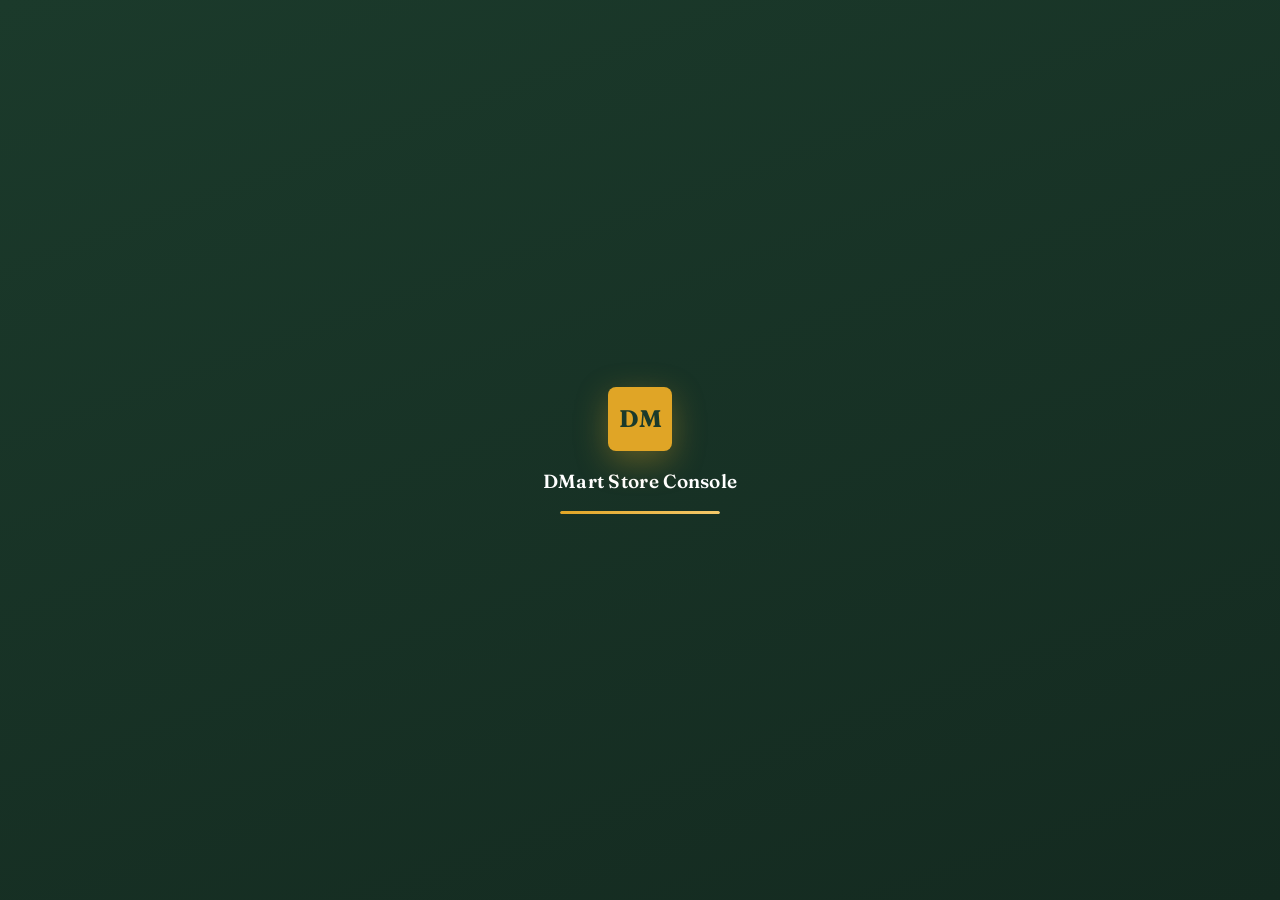
==== commit 452bad00: "Update index.html" ====
--- a/index.html
+++ b/index.html
@@ -1,5 +1,5 @@
 <!DOCTYPE html>
-<html lang="en" style="background:#F1F4EC;">
+<html lang="en">
 <head>
 <meta charset="UTF-8">
 <meta name="viewport" content="width=device-width, initial-scale=1.0, maximum-scale=1.0, viewport-fit=cover">
@@ -9,28 +9,23 @@
 <meta name="apple-mobile-web-app-capable" content="yes">
 <meta name="apple-mobile-web-app-status-bar-style" content="black-translucent">
 <meta name="apple-mobile-web-app-title" content="DMart">
+<title>DMart Manager — Store Console</title>
 <link rel="icon" href="data:image/svg+xml,%3Csvg xmlns='http://www.w3.org/2000/svg' viewBox='0 0 64 64'%3E%3Crect width='64' height='64' rx='14' fill='%231B3A2B'/%3E%3Crect x='10' y='10' width='44' height='44' rx='8' fill='%23E0A526'/%3E%3Ctext x='32' y='42' font-family='Georgia,serif' font-weight='700' font-size='24' fill='%231B3A2B' text-anchor='middle'%3EDM%3C/text%3E%3C/svg%3E">
-<title>DMart Manager — Store Console</title>
-<link rel="apple-touch-icon" href="[data-uri]">
-<link rel="manifest" href="data:application/manifest+json,%7B%22name%22%3A%20%22DMart%20Manager%20%5Cu2014%20Store%20Console%22%2C%20%22short_name%22%3A%20%22DMart%22%2C%20%22start_url%22%3A%20%22.%22%2C%20%22display%22%3A%20%22standalone%22%2C%20%22background_color%22%3A%20%22%231B3A2B%22%2C%20%22theme_color%22%3A%20%22%231B3A2B%22%2C%20%22icons%22%3A%20%5B%7B%22src%22%3A%20%22data%3Aimage/png%3Bbase64%2CiVBORw0KGgoAAAANSUhEUgAAAMAAAADACAYAAABS3GwHAAAACXBIWXMAAAsTAAALEwEAmpwYAAASJklEQVR4nO1da5AVxRWe0lRMUklMxYrA9MoSQ2bu7d5FDYW73ctDIxh3xSeuCq6oRBBBBATER/CNTwoQE1EEWZZFEx%2BlxjIafGFisMzDt6KRxyZ/jTFWmZQa3U6dgSX7uLvc6Ttze%2B7MN1XfH6X29nx9vjnd55w%2B7TgJeAaNGfF9V4qJruQLXCnWuEq84CrxJpN8pyv5P13FP2dKaKByOHAV/5zmLphDJd50Fd8SzK3kC5isOX5QnT/MyepTVX8Ycxv4Oa7iG5jkf7c9WYCww4EUf2NStLJ6MfUQ5btOmp%2Bq%2BvqvM8mbmeKPM8m/gNFBeKwnB18yxV9kks/47pHDv%2B2k5RlcJ/JMivWu4v%2BB0cPoWVEc8H8zJe4dImtyTqU%2BrK5mhKt4G772MHpWmld4vEqKUU6lPEPH5IYwJe5jSnTiiw/jZ9Fw0OlKvrF6FB/sJPjZj9ZvruL/guHD8FkMHAS2JcVcp7l5fydJz9DRtYe6iv8Rhg/DZ2XgwFXiZQqdO0l4hsj8yUG8F5OPcKoqKwcfuw350%2B1Z/rhxX3GlWAXDh%2BEzexx0uoqvKPuSaPhxww9wlXgQxg/jZ0ngQIpHKc9UFuOvHnfYd6hUwfpLA%2BBAdd8X8C2Hjhx5YOzGz6R4FcYH42PJ5OCV2ERALgZffusTDKh9LYf41iEjR34jWutvbt7flfxhTAAMkFUCB5L/moI0kdk/oj0JmFRAh%2BEgiA5F8TDJTwP5MEBWiRw0iFNLMv7BMl/tKvGh9RcBwIEKz4Er%2BUfmGWNa96O8AYanKpsDV4qXjBJlVHRke/AAOGCRiIDPDmX8VHZK7gMGCANk6eDgYyrTL/7rv7ue3/agAXCgo%2BKAzp8XZfyu4ofjMAvEx9LHQSedUty3ACR/KAGDBcCBjp4Dfv%2BAxk%2BHkHefw4QBggORPg4k/8JVtX7/a38p1lsfJAAOVJwc8HUFjZ96sexpR4EJAAc6tRxI/slByv9WgbV/zTTrgwPAgSoDB/ViaqHN7/MwQBggywYHT/dc%2Bx9ZW4XNr/VJAVTZOPiyR2LMVfzcSpyA2glCn3tuXt%2B2OK8fuDmnX7zT12/e6%2BkdGz3dsQmIkoMdG72AW%2BKYuCbOiXuaA9t2YIIqxc/qLoANtgdULPiPhZ43M6efWuHDyBMi8idX%2BHruzHwwN7bto2hIvvb/SyAlOqwPaB844liub700p9/dAMNPKra1esEcHT6BW7eXItARGD/VSydgMP1i6Gih51%2BY1%2B%2B02p9gwCuKA/pILZmX08PG2LefgUDnXei440TbA%2BkPsonrZ1bhi1%2Bpwnv6dl/XN9m3o37RkG8kASy0PpACOOtsfPXTgHdaPT25JW/dngqDz6f4/z32B9IT06fl9XZEclKDHe2%2Bnj09Z92uesNV4i6KAG2xPZDumDUjb33CAC8WDihSlCgBSP4cLYHesj2Q7sse%2BlrAANMpwh3tvp7ckpwIkav464kJgdY1cv32evuTBHix7wnU8QkRgeQ7nSS0PakeIxDtyZD4Nq/0g/C2bbtjUnxAAvjM9kAWz8G6P2tYNNv%2BptiV4lPH9iAoa0gZRNsTAnhlXwqNGG/fC1gXAKXOYXzZFODNi3LZFgAVT6G2J7vY1upZL6CzKgCq6rQ9CYBnlYOLL8hnVwAoaYYAn1zuZ1MAtAHa1Q4DyLoH2tXu6drxPHsCoNNEtskHvERwMHVqPnsCoCN1tokHvERwQJHAzAmAzpXaJh7wEsHBL2/ysyeAratR9Gbb8DoSAjponzkBvLHOPvGAlwgOXlvnZU8A29vsEw94ieDg/bYMCsA26UCyOIAAEjAJgAcBwANACB3wAFgCwRt4WAJhDwBv0IE9ADbB8AYeNsGIAsEbdCAKhDAovIGHMCjyAPAGHcgDIBEGb%2BAhEYZMMLxBBzLBKIWAN/BQCoFaIHiDDtQCoRgO3sBDMRyqQeENOlANinJoeAMP5dA4DwBv0IHzADgQA2/g4UAMToTBG3TgRJjQNyzIlQ3LFuf0qitzeuMNvn5iua//eLdf9quYqA1MHO/2yj3l766xvc3TNyyM9j0ydyTSNg4dy/UxJ3E946f5QBxxt2mZG1MT2MvnlL%2B/0uol9tuaR4XMCqAQRh3H9WUX5fWWO/yKEYCNFvNHnZiQO74iAATQDzFNk3jQsSzpAiCsvKJ8XuChW%2Bx2c06NAE4%2Bg/dBVUP4v/OjY/v%2BncZJu5c3o37Cgwv4Shnn%2BJN50MK7VMNZdlmu4DsTSr0wTjZxvbNMnbabp5QmZJrjQhxkTgCFyK02MIT5Fw7cZJc2u7//hafvXJLTU1ryepiBIA5pEMEXPK6lhojglpRNS%2BP3Alvu8I0%2BUt1Bc1zob0MAMQmgUBu%2BxRflg01w2N86%2BiSuX1qdTAGceDqPXQCzppe%2BjIMAyuwBBvqajTshvAjIWOme26QJgPDMqvg2w6%2Bt9Y0%2BGhBAQgVAoJvpJ57GjSIvURpbIQGY7AvOPy%2B%2BOxeumpeLZIzwAAkSQNd9tWMmhv9dutbnz2viEwDdoBPauMYI/Zd74mleWzuh52/9YCzXk1vCfzwggIQJgPDsKt/oa3bcJK53bIxHAE%2BtNAs3Xnlx9JvhO67s%2B/W/aEZezzzfQKTYBCdPAAT6OyYGd%2BPCfCwCoP9%2B/CSzPcp7EUardrX39ZAUFfvdL3wIIC0egPDKGs9ok/fDcUL/aY0fiwDarjcrObj98ui8wK9u7OuJzpiym3N4gBQJgDDtPDMvQOHBOARAOYwjG8OLsmEij%2BwK2lPO6MvJw7fsFjwEkDIBPGB4WRt5jlfX%2BpELgEC3aZqM6f4b/Uj2RlW9El9UB9T1/yGAlAmAynxpSWPyPtfMz8ciAIpS%2BUeF9wJUXlAqHzN%2B2ld8VAkKAaRUAKXUutBGMQ4BEBbNDr8XoC/3s7f7Je2JhvUqGxkxvufdbvAAKRQAhRFN3%2BmFn/uxCIAO8JiEaekLHiUP113S8%2B9BACkUwN1XmQuAKj7jEABh6tTwnom%2B4PQlDzue9zb4fcZEiS%2Bqo4IAUi6AJ1eY17tTFCkuATxlOK4lc8OPaeUVhRNfvf8dPEAKBUCbTtOS3/omEZsACJR5DjsmcQwPlRjb2e5pdXzP3yE%2BCi3vIIAUCoBQc4xZ1SON3%2BSwfbECWH%2BdmRegM8/FjmXT0r5ffwoMFPq3EEBKBUBng03fizascQmAxGUytjAnxiYWqI7tSnxBABkRgMk5gS48tiw%2BARBuudRsk04lDfsax%2BYCBXjERX//Hh4gpQIwWWt3weQgfRgB0B7FOzr8%2BKikwaQUZHW3xBcEkBEPUKj%2BpVi0XpeLVQCESwwrVwdKjP15jdengUDvxBcEkBEBmBz06MJdV8UvgK13%2BXpoQ/gxXjBAYmzxnL6iunYf5R1YAqVUAKdNNhfAumvjFwCh5WweWWLs3Q1%2BcMxzX4kvCCAjHqDJ4JxwF9qXlkcAjy8zC4leVSAxtmxxcYkvCCAjAqCmWqbv1V/IMGoBEMafEn6clOP4a7d1/c52T9c1Fpf4ggAyIgCKm5u%2Bl0lfUVMBrL3GLCR6x8/%2B76U2FDh1dno/iS8IICMCOHyCuQC2tXplE8D2jV7QGjLsGEd3OzHWVCDkW6wXwyY4hQKgbKtJ%2B8SuuhuT3zQVAGHpQrOQKN1X8OSKcIkvCCADHoD6iJq%2B0ylnll8A1NzLOyr8WE%2BdzAuWWA%2BU%2BIIAMiAAiuKYvpNJ6XGpAiDMnRneC9BGt3p038QXNcGCADIsANMlRdeywoYA/nCnH/TqKXVOrgl5rhl7gBQKYPo0MwHQwfWBygbiFECp2Wu2p7PFvhJfEEAGPABdqmHyPudPi6crRLF47LbSbm6ZPT2894IHSJkAqN2f6fuQAdoUQCkJvKoiE18QQMo9wJICLcCLvUaplN%2BNSgBrrjYT8OlFJr4ggBQLwPS0VRTXE0UlAOpUbZLEe8igfIOAJVCKBHDP1bmyxv7jEADhhkvCvcfYE8z7iEIAKREAdU0w%2BfpTG0UKQSZJAG%2Bs8/TwscW/w2qD8wsQQMoEsGCWWSLp3muj6cMfpQAIc4q8k7h2QrjEFwSQQgFQ6t%2BkD9Dlc6LrwR%2B1AKico5jE2DUlNPQlYAlU4QKgDmgmRwujzj1ELQACdYEgDzUQ3lpfmgeDACpUAHQs0KTXJnmKn83NR3b5RJwCKAdm4o6wyhLA07f7et7MXHDeNezvUCuStuvLd1O8bePugADixYM3%2B31gshyZ0pIv%2BLfIWKnT89XzcsGVo0cYHBzp/hul3gNGWeZC4yQU6vPT378lEZfTyF9b2/%2B4J50ZnlOa40J/K05bGwiOrR%2BuBDRO4sYVnr0xt8jITFxZW1O0XW/POMsBCKAXIbQ8Io/xSAm1PRCAsG7YEEAIEmh5RGXQlA2m1oNxfEnhAYR1Y8%2BkB6CsaO7o3aedxp7Ig6ZXdHUQlQzctzSnXzbo5gwBCOvzWvECKOc6Fkg%2BBwwCsD8JAAQADwAhaHgALIHgDTZhCYQ9ALyBxh4Am2B4g03YBCMKBG%2BgEQVCGBTeYBPCoMgDwBto5AGQCIM32IREGDLB8AYamWCUQsAbbEIpRChvYNpIFkgfB%2B%2B3ZbAWiPrX2CYe8BLBAXWlzpwAomgoBaSDgxfvzOCRyKiOGgKVz8Evb8qgAG5bXN6zrUByObj10lz2BEDnbm0TD3iJ4MCkR1PFC6B2vHlXYiA9HOxq9wJbyJwACHRPre0JADyrHDyx3G7bFasCoOs9YYDZFuGciPolVaQA%2BI%2BF3hZTGxIg%2BRxsa/UCG8isAAgUAbA9EYBnhYObFtmL/iRGAHSnFbxA9kT4TqsXXNBh2/4cV4nPbA9i8UXYC2QNCw1u5YkarhSfkgA%2BtD2QoaOF3rwSEaGs4Lcr/WDObdsdk%2BIDWgJ1WB%2BIErqukeu319ufHMCLfekjm%2BzF/XsKgO90XCnesj6QPZjckg/u64URplOIO9p9feaUhBg/LYEUf91xFd9ieyDdMWs69gNpzfjONLhSKVYBSP4ceYA1tgfSG9SqfPtG%2B5MGeJF9%2BWfNSJbxB5B8teNKvsD6QApgcguPrVc/UD4O3l7vJWrZ0wP1Yh55gInWB9IP6poQHar0aE9dY0KNn9CQb3QGjRnxfesDGQB0cyTdBAlvUDl4d4Ovl8zL6eox9u1nIAxp4EMdepISCh0IdMPLLZfmkDVOMLa1evrmRblEZHiLQEdg/IEApGhNwICKAhVP0X1bv1nu4zxBQqI7Tyz39cUX5HXecmFbKEi%2Bdq8A3AZ%2BjvUBGaDmGB6cJqKCul/d6Ad38VK3CbRcid7Qt7d5AbfEMXFNnBP3NAe27cAEVfV8yl4BVNUfxpgSX9oeFAAOWDk4kPyL6lF88F4BBF5A8udggDBAlgUOJN/cw/j3COA86wMDwIEqhwDE2X0E8L1x/JtM8k9ghDBClmYOJP%2BEbL2PAPaEQ%2B%2B1PkAAHKgyRX96P0NkTQ6bYRggSysHkn/hjs55/Qpgjxd4wPpAAXCgYuHgvgGNPxBAgziMKdEJI4QRsnRx0FlVX1vrFPO4UrQnYMAAONCRcSDFeqfY5%2BC6mkGu5B9hAiBClgIOXMn/OUiOONgJ81QpPsf2wAFwwKIQgBIXOqGf5ub9XSVehhHCCFklcyD5Vsdx9gsvAAqLNvChSWibAoADZvLll/wjOu/ilPK4DeIERIVggKzyOOisqq85pSTj3ysCxVck4IUAcKBDcLDMiezZvR94EBMAEbJK4ECKR8lmoxOA4zic868yJZ62/nIAOFD9c%2BBK/nz1uOqvOXE8h44ceSBT4hUYIYyQJZODv5CNOnE%2Be8qmNyfgZQFwoPd%2B%2BRXfErvxdz3Djxt%2BAIrmIECWHA4eqaqv/7pT1ifYGAfRIRTO2TeArKIziPZEveEN8wxR%2BZOQLLNuCJmDq/i/mOTNThKeQXX%2BMFeKl2yTAmSEA8m3Dpb5aidhz36sXkxlSvzDOkFAKjlwqUJZirlWlzxFlVIr3oa9gX2DSRE6qXth6JJmm0%2BVzNUEQpD8vwkgEKhMDr5kij8%2BpD73I6dSH1fV%2BkzxdWi5Yt2YKgeSf0LdG/Z5gL2SHorT0q6dFA2vkAAjS%2BbX/kUm%2BYyDlP8tJ80P9WVkqqYl8AxK7EoA%2BYCywIHkO%2BlLX6X4WX16dWbpoZAW3dbhKn6Jq8RdVNBEN/i5ku%2BgHEMSLvMGRCgOaM6CuQvmMJjL52humeLzaa73Xk5h%2BfkfrwZnYNuTtE8AAAAASUVORK5CYII%3D%22%2C%20%22sizes%22%3A%20%22192x192%22%2C%20%22type%22%3A%20%22image/png%22%7D%2C%20%7B%22src%22%3A%20%22data%3Aimage/png%3Bbase64%2CiVBORw0KGgoAAAANSUhEUgAAAgAAAAIACAYAAAD0eNT6AAAACXBIWXMAAAsTAAALEwEAmpwYAAAgAElEQVR4nO2deZgdVZn/r6Mz7uPCT6HrNGlB7HvvOZ0EbSFd1Z10gCSEBCEhZAUiikLYA9kQk0BCAgHCEpKwBLIS9SeOGy6ACCgIo%2ByKICrgvjEzzu95RpwNOL/n3BBpY5buqnvve%2BrUp57n%2Byfk9rc%2B7/t%2B61TVqVKJQ/xo6ex8077dVaPijvFRrE%2BPEn1BFJtrosR8SsX6DpWYR6NYP6sS87Mo1n90UrH%2Bk0qMRXgAAzAgykCs//SXvrStR7le9UiU6NtdD9vWy2o97TTX4/bp0bq1q%2BuN0n2Xg6Opx6DhlZaWxIyJEjMvivXNUWy%2BqxL9Bxo4DRwGYKB4DOjfux4YJXqL64muN7oeyVjiyP3R1jv07aq7eoRK9EUqMd9UsfkX%2BYJDeAADMOA5A7F%2BXiXmTpWYpa1deuz%2BnZ1vk%2B7nHBy7PQb1DH5H1F2dEiXm%2BigxT6jEvCReSAgPYAAG8s/AS1Gif6Bifa2K9WR3ccU44hA/tt231wtcWo0S/T8eFArCAxiAgbAZiPWLKtYPR4lZ0dKte0ql0t9JzwKOAg19B14Um9%2BIFwLCAxiAgYIzECX611GiV70SBl4jPSM4Ajtau/TBUWyuVLH%2BpTTsCA9gAAZgYBcMxOYXKjEr9006Pig9NzhyfLgHT1SsT1axeYxio%2BHCAAzAQN4Y0E%2B5W7TRQZW9pOcJR06OlqQ6/JVX9P5THmCEBzAAAzCQhYEo0X%2BOEr25pct0S88XDj%2BPv4u6zYei2PwzzYZmAwMwAAPBMvCo6jIzS729r5MeOhzCx15J%2Ba0qNmerxPzcAzARHsAADMBAcxj4mbs9wCuFBR38UWwWRrH%2BdxoODQcGYAAGislAlJh/U4k5/129%2Bi3Sc4mjCXvub7vi17%2BXBg/hAQzAAAx4w8C/uhUBNyMYxIEdnZ2df9%2Ba6DMZ/OJFhvAABmDAWwai2PzWfbSIZwQCOaKu6qhXtuYVhwvhAQzAAAzkgIFYP62S6jjp%2BcWR8lDDqu9TiblFHCSEBzAAAzCQVwbudJ8vZhDn5HDfmY4Scwl784sXDsIDGICB3DMQJea/3Vdd23rb3iA93zh2c7i9oFWifyQNDMIDGIABGAiLgSjWz6hYH8oQ9nDbXvcxCD7BK18kCA9gAAYCZuDlKNFbWrv0O6XnHsdfHvLTv/YADIQHMAADMFAABqJE/4rVAOFX%2B1RsLuSqX74YEB7AAAwUdDVg1QFjD3g9V%2BNNPPYZZqq1PZ3lAUB4AAMwAAMFZiBKzBOtXYMHEwKacERxx0fd152kTzrCAxiAARiAAVXzQL8QdesPEwIadLhlllce9KPo8AAGYAAGYMA7BqLE3KC1/geCQB2P1q6hik/1ysON8AAGYAAGzO5DQKwf2ieuthEC6nC0JNXhKtF/ADoaDwzAAAzAQB4YiBLzu5Yu000IyHCoWE%2BOYvOf0icT4QEMwAAMwIAaSAiIzX%2B1Jvo4QkCq4e8%2B22teougoOhiAARiAgZwy8LJ7XZ0Q0N%2Bjt/d1UWKu9%2BDEITyAARiAARiw2T3Q693eNQSBPX3IJzZfBziaDgzAAAzAQFAMxPpWPii0i2PvIUPe7D69KH6SEB7AAAzAAAwk9fcgSvS39krKb2UloM/R1jv07SrR91N0FB0MwAAMwEDIDESJfpCPCb1ytPS2/x%2BVmEekTwrCAxiAARiAAdUMD2L9cHRQZa9CrwTUPuMb64coOooOBmAABmCgUAzE5rFBPYPfUSri0dLZ%2BSYVm3vFTwLCAxiAARiAgUQiBOgH3tWr31Iq3tP%2B%2Bm6KjqKDARiAARgoOAPfLMzbAe5dSF71EwcO4QEMwAAMJJ54EOtb3R44pdAPNvnxADaEBzAAAzBgvfIg1jeVQj6iWC8SNxnhAQzAAAzAQOKhB7FeUArxiBIztbYvsrTBCA9gAAZgAAYSLz14ObgPCLXG1RHuy0gemIvwAAZgAAZgwPrqgfsCbhSbpBTCMWh4pSWKzW%2BlTUV4AAMwAAMwkA8G9O9bu4aqUt6f%2BFeJ/o68mQgPYAAGYAAG8sNAFJt/1lr/QymvRxSbddImIjyAARiAARjIJQOxWV3K46Fic4K4eQgPYAAGYAAGcsxAFOuPlPJ07NOjdZToP0sbh/AABmAABmAg3wzoF1rijkopD8cBYw94vfvIgbxpCA9gAAZgAAaCYOCRXDwPoGJzhQdmITyAARiAARgIhoEoMZeUfD6iruoolZiXpI1CeAADMAADMBAYAy%2BpWB9a8vFo6x369ijRv/bAJIQHMAADMAAD4TEQ61%2B%2B8%2BAD/rHk28Erfx7AgfAABmAABgJnQK8t%2BXS0dnX0ss%2B/NBQID2AABmCgAAy81NKte0rePPWf6B95YArCAxiAARiAgfAZiPXTbb1tb/DhK3%2BXiJuB8AAGYAAGYKBYDCwVHf5uc4Io0f/jgREID2AABmAABgrDQJSY/1bDqu8TCwBRbL4ubQLCAxiAARiAgYIy8EXJd/6l/3iEBzAAAzAAA4VloCUxY5o7/Xt7XxfF5ofSfzjCAxiAARiAgUIzEJsn3Uxu2vxvTfSZ4n80wgMYgAEYgAEYsFHSMaspw3/vIUPerBL9e0yn8GAABmAABmDAiHsQxea3rV1db2x4AGhJzHzpPxbhAQzAAAzAAAyYVz3oMrMbOvzf1avfohL9B0yn8GAABmAABmDA%2BONBrJ/fKym/tWEBIIr1IvE/EuEBDMAADMAADNidhIAFDRn%2B7gtEUaz/HdMpPBiAARiAARjwkoF/dc/p1T0ARLGe48Efh/AABmAABmAABpJd3QroOKu%2B07%2B393UqNr8AOqCDARiAARiAAeOzBz%2Br674ArV16hgd/FMIDGIABGIABGEh270HUXZ1StwAQJeZ7QAd0MAADMAADMGC89yCK9UN1Gf4tSXW49B%2BD8AAGYAAGYAAGTL89aOky3dmv/mN9M6ZTeDAAAzAAAzBg8uNBbDZlGv5tvUPfrhL9gvgfgvAABmAABmAABmx/PYgS/edBPYPfkToAuNcJMJyigwEYgAEYgAGTOw%2Bi2JyWOgBEsX5c%2Bg9AeAADMAADMAADZuABINHfTzX8W7v0wRhO0cEADMAADMCAya0HLV2VD6S4%2BjdXSv9whAcwAAMwAAMwYNJ7EOvLBjr/X8POfxQdRQcDMAADMGDy7UGsf%2Blmer%2Bnf0u37hH/0QgPYAAGYAAGYMBm9qCnOmwgy//XYDqFBwMwAAMwAAMm/x7E5op%2BL/9HsfmN%2BA9GeAADMAADMAADtmm3AVp6BndiOEUHAzAAAzAAAwEx0G2G9mf5f6H4D0ViHrR2G3vQWG2nzKjas2dV7Yp5Fbtxadl%2B6bKKvXt1u33kxnb7xIZ2%2B6NN7fbnn0J4AAPSDLhadDXpatPVqKvVDUvKtdp1NTx5RrVW06626a0F9iDW5%2B0xAKhE3y/%2BQ1HTPDhwtLYzZ1bt5Quq9qtXVOxTDHbxho7woBEMuNr%2BysqyvWx%2BxZ4wU9uho%2Bm1qkCzJkr0t3Y7/N2%2BwSrW/yv9Q1HjPNhvuLHHTNe1gX/fWhotwxYGiszAvWu3BYKJ07R9z3B6rwp5/sT6f/fv7Hzbrpf/EzNV/EeiunvQNtzUlvSvX1yxT26UbzoID2DAPwae3FC21y2q1G4ZDOqhF6sQZ1G3OWZ3AeAG8R%2BI6ubBsHHGLptTsY/eWBZvLggPYCA/DLie4VYJe47U9OQkqLm0ZncPAP7Qgx%2BIMnowbpK2n1pesT/bKt9IEB7AQL4ZuHVl2U6dUeUhwiSA2RSbx3Y6/Nt6h75dJeYl8R%2BIUnngnvCdfnzV3rmKq33phonwIEQG7ri6bKcdx9sEKs8zKtYv7vQ5AJVUx4n/OJTKg0nTtL39aga/dINEeFAEBm6/qlx7aJB%2BbXLpQUtixvxtAIj1MukfhgbmQTxO208vr4g3BIQHMFA8Bj63omyHH0nfVnmbXbFZspMVAPNN8R%2BG%2BuXBe0fo2iYfz9ws3wQQHsBAcRl49uZ2u2xuxe4/ghUBlZf5Fetv7GwF4HnxH4b26MGEqdo%2BcB3L/dKND%2BEBDLzKwHeuLdujphACVB5mWKyf/6vhv29SjsR/FNrjBj7ulb7neLKfxsvwhQEPGXBvHa06v1JboaSfG689ePewjr3/EgBau/RY6R%2BEdu3BiKO0vWc1V/3SDQ7hAQzsmYG7rimzf0Di90xr6e4Y/ZcA0JKY%2BdI/CO3cgxNPrPLhHQYPgwcGcsXAjzeX7cc%2BUqWvJ37OtijR5/bZAVBvkf5B6K89GNSta3t0SxcywgMYgIG0DFwyr2L35SuE1rv5FpuNfQKA%2BZ74D0J/tXf/%2BiUs%2BTN4GDwwkH8GtlxUqT3DRI/3yQN9P28AeKj39Rp7ywqu/KWbFsIDGKgfA1%2B4rGzbR8r3V2RqHkSx%2BW0tAOw9ZMibMcUPMAaP0rXtNmk8DB8YgIHQGHC7lXYcxhsCyoNZoxLzcktn55tK%2B3ZXjQc/pvD64FhTe5dWukgRHsAADDSKgfvWttd6HT3fiHvQEndUSiruGC/9Q4ouc5i2965l%2BDN4GDwwED4D919btoNHy/ddVXC51//dJ4BPk/4hRZa7L8ayv3xTQngAA81j4K5VZVseye0AJTh7oqRjVknF5kLpIVjkp/154I/Bw%2BCBgaI%2BGPge3g6wYgEg1otcAFgtPQiLKPdu7AZe9RNvQggPYECOgS0XlWt7nkj3Y1VARYm%2BuqQS/RnpH1JEsckPg4fBAwMwsO1rgtL9WBVQUWy2uq8AfkP6hxRxe18Kn%2BYPAzAAA9s%2BIjTtOFYBVLMDQGJuK6nEPCo9EIv2YZ%2BnN/PEP42P4QcDMLCdge%2Bvb7fvH0MIUM0MALF%2BqBTF%2BhnpoVgUue0w3ZeyaHw0PhiAARj4awa%2BfmXZDuqR79OqIIoS81P3IaBfS/%2BQomjleWzxS9Nj8MEADOyKgWVzeB5ANWsmxeYX7hmA56UHYxE0Yaqu3eui%2BeEBDMAADOycAdcjx0/mM8KqKXNJ/96tAPw/6eEYut47Qtd2v6LoafwwAAMwsHsG7lnDrQDVhLkUxfqPLgD8WXpAhq4V81j6p%2Bkx%2BGAABvrLwPzTuRWgGj6b9AvuFsCL0gMyZHUfqe2zN1P4NH8YgAEY6C8D7k2pzsPl%2B7cKWbF%2BseTFDwlYn72YpX8aP40fBmBgoAxsXFoW798qcBEAGmjupGmaxkfjgwEYgIGUDBw9hb0BFAEgf2rtNva2q7j6p/nT/GEABtIy8JWVrAIoAkD%2BNP14tvul8dP4YQAGsjIwfhKrAKpBc4pbAA0y9s5VXP3T/Gn%2BMAADWRlwn0yXvqBTgYoA0KBNf2h8ND4YgAEYqA8DoyawCqAIAPkQT/7T%2BGn8MAAD9WNgy0U8C6AIAP5r2DjDlr80f5o/DMBAnbcIPvgIVgEUtwD81rK57PpH86f5wwAM1JuBpefyjQBFAPBX7lOWj66j8Gn%2BMAADMFBvBlxv5XPBpq4zi4cA62jm1Bm8%2Bkfjp/HDAAw0ioFjpnMbQBEA/NQNi1n%2Bp/nT/GEABhrFwLWLeCVQEQD8037DjX1yI4VP84cBGICBRjHww41l2zZcvt%2BrQMQtgDoZ6ZamaHw0PhiAARhoLANunxXpwakCEQGgTkZevoD7/zQ%2Bhh8MwECjGbhkHrcBFAHAL923lsKn%2BcMADMBAoxm4Zw2bAikCgD86cDTL/zR%2BGj8MwECzGBgySr7vqwDELYA6mDhzJsv/NH%2BaPwzAQLMYOO4ENgVSBAA/xP1/Gh/DDwZgoHkMXDqf5wAUAcAPffUK3v%2Bn%2BTEAYQAGmsXArSt5DkARAOSH/77dxj61icKn%2BcMADMBAsxh4ckPZtnbL93%2BVc/EMQEYDhx3BA4A0fho/DMBAsxnoPFx%2BgKqciwCQ0UD2/6fxMfxgAAaaz8CkaWwIpAgAsglq9izu/9P8GIAwAAPNZuCMk3kTQBEAZAPAinkEAJo/zR8GYKDZDCyfSwBQBADZALBxaZnmR/ODARiAgSYzsH4JbwIoAoBsAPjy5QQAmj/NHwZgoNkMfOEyAoAiAMgGgHtWEwBo/jR/GICBZjNw1yoCgCIAyAaAR26k8Gn%2BMAADMNBsBh5aRwBQBADZAOA2pKD50fxgAAZgoLkMPLGhXbT3qwDEPgAZDfzxZgIAjY/hBwMw0GwGnt7MCoAiAMgmqGe3EgBo/jR/GICBZjPgeq/0FbTKuVgByGggjY/[base64]%[base64]%2BYRKwAEAJoRAwkGYKAQDEgPUJVzcQuAFQDxIkZ4AAMwQAAwBIC8icZF44IBGIABVgCUB/[base64]/whtK4cYO3i0sQeN1bZrnLGHHa3tYRO0nTBV20nTtD3pI1V77qlVu%2BScql39yYr99PKKvXt1u31yQ5lGmqKRfnCs/HlvtNp6jH3wBvhIGzRuvKAifg6R8c4DbgF4cBLQqx60jzT2kKO1/fCHq3bR7Ipdv2RbOHjmZq4yixwAnOafXiEgpgwALoBLnz9kvPOAAODBSUD9W1kYM1HbM0%2Bp2usWV%2BwD13E1WLQAUB6p7VObCIIDHf5fWlkWP3fIeOkBAcCDk4DSeXDgaG1PPLFq1yys2IfXFXcwFCUAOK1cwCrAQPmYfjxX/9LcKk9FAPDgJKDsHrR2GzvyKG0/cWbF3rmqWKsDRQoABx%2Bh7bNbi3V%2Bs%2Bg715btvt3y5w0ZLz0gAHhwElD9PXAPHy48u2rvXRv%2BsChSAHDaclH457ReOuuUqvj5QsZbDwgAHpwE1FgP3FsIq86v2B8Fev%2B4aAFg3LFa3PM86IkN7faAEfLnCxlvPSAAeHASUPPeMJg9q2IfWhfWFWTRAoDTbVeGdQ4boaXncvUvzanyXAQAD04Caq4H7xlu7KyTqsG8SVDEAOAe/pT23Wc9s6XdDh0tf56Q8doDAoAHJwHJeDCox9Q2JXrg%2BnwHgSIGAHfu2Bho10y4V2WlzxEy3ntAAPDgJCBZD/Ybbuz5Z1Xs05vzGQSKGACcFpzBKsCumHBvxEifH2S894AAkNFA93DZQHX4MX7dm5syo5rq71j1iYpdNqdiF8%2Bu1Jqxe%2BJ4xvHVWvNpPyR/Dej9Y7Rdv6Scy21eU52/PrpoTv6uGN2W06E%2B2JlFn780fxv/uJ6Yhlvp361yLgJARgPTFOjHP%2BpXAFh8dmOupL6/vt3edlXZXnlepXbP1g1Y6b%2B1P5o6o2ofuVG%2BkTdT/3xdPj%2BtesV5bAy047mcPMOv/tIfuZ6Yhlvp361yLgJARgMJAAMfNKsXVuyHJmuvNyhxV5c3LC7OcMlrABg2ztjntsr754u%2BvaZc2xRL%2BrwMVAQAI%2BI7ASCjgWmKtCgrAHuSe4jLLT0n4/1dGfjYR6uFWGbOawBwunlZ/m7bNEqnfdyv3tJfEQCMiO8EgIwGpilSAsBf%2B/Gzre1249Ky7TnSzyDQM17be9aEPWTyHADGT%2BZhQHcOH7%2BpXPtolvT5SCMCgBHxnQCQ0UACQP2GkFvKdQ%2B0uWVd6Ya0s02EPntxuCEgzwHA6Y6rwz03/dUFs/P7UBwBwIj4TgDIaGCaQmUFYPf%2B/GRLe%2B2tAt%2BeERjUre1l88N8LiDvAeCjHyn2KsBPt7TbwTne%2BIcAYER8JwBkNDBNsRIA%2BufTP11a9vLNgRDfP897ACj6xkDuwVrpc5BFBAAj4jsBIKOBaYqVADCwD5q4NwakG9SOOufUau3ZBenGXy/lPQA4nRdgMOuPHIfDj5T3P4sIAEbEdwJARgPTFCwBYODLm26DIekmtaPOPCWcgRNCAKgeWsyNgW65JH8b/%2BwoAoAR8Z0AkNHANAVLABi4Z89uLdtZH/MvBHzizEqhA4Bv75y7TaekvWy2Jk6t5v68EQCMiO8EgIwGpilYAkD6pU738R7pZrWjVsyrFDYATJzm1%2B2ZroJtDHT36vYBD/O2HmOPmuLXeSMAGBHfCQAZDUxTtASAbJ85HXesX83Lva2Q981o0gYAH5efty7PfyDrr04%2BaeCB2G3L7VsPIgAYEd8JABkNTFO0vhWf1E6AafXojWX7Ac/eDnhfr7F3XVMuXABw/%2B0Iz7485x4alfazGXrspnLtS5YD9ee2K8ve9SACgBHxnQCQ0cA0hetb8eUtADjdfnW5tpQp7V1fHTRW2yc3lAsXAK75pH%2BvoN25Kp/nYSBaePbA%2B8i4SdrLHkQAMCK%2BEwAyGpimcH0rvjwGAKf5p/s3eE6YqQsXAGqb0IzS3n3DQdrTRurHm8vWHDpwX7ZcVPGyBxEAjIjvBICMBqYpXt%2BKL68B4OnNZXvwEX4NHqe1CyuFCgBOi1JcjTZSoW8MdPX5Aw%2B/Bx2ua2/T%2BNiDCABGxHcCQEYD0xSvb8WX1wDg5ONDaO55gLwNn6wBIO396Ebq/LPyF8T6%2BzZMd4oPZ61cUPG2BxEAjIjvBICMBqYpYN%2BKL88BwGnKDL/8dHK/SdqXZgYAH7nWh5raKpG0t/XWp5cP/Oq/PFLbpzb5e64IAEbEdwJARgPTFLBvxZf3APC1K/1bBXBav6RcqABw1yr/zoNbKpf2tt5K8w6/e17G5x5EADAivhMAMhqYpoB9K768B4C0TbHROnC0zs0VaD0CgNPRnp2H0DYGciErzcY/39vhlpRvPYgAYER8JwBkNDBNEftWfCEEgM9f6t/Vp9OF51QLFQDSLE83Wu43SftbL7nPHqfZ%2BMf3HkQAMCK%2BEwAyGpimiH0rvhACgNNhE/y6%2Btz%2BQKDbuEjam2YFAPeAWjLer/PgViWk/a2HHl7XbttSbvzjew8iABgR3wkAGQ1MU8i%2BFV8oAcA95Szt5c40b4f7ryEHgLSvqDVaIWwMtODMgfeN8a9s/ON7DyIAGBHfCQAZDUxTyL4VXygB4PGbyrX3v6X93FEHjDC13ybtT7MCQNpNanwcML7IPUvi3mpIu/GP7z2IAGBEfCcAZDQwTTH7VnyhBACnqR6%2BEpiHd9LrGQCc3GeSpT3vq/cMN/bRdfI%2Bp9UV56XY%2BGfsqxv/%2BN6DCABGxHcCQEYD0xSzb8UXUgBwr95J%2B7kzVQ7x%2B530egeAtPerGym3d760z2nk3mIYlmLHy8sXVHPTgwgARsR3AkBGA9MUtG/FF1IAcMvPvu1It13XLqoUJgA4nZTiifVGyt2WcHxIez1QbbmonHnjH997EAHAiPhOAMhoYJqC9q34QgoAPr6Lvl2HHK0LFQDSvLPeaK3K4cZA7gt%2BA/07F5xezVUPIgAYEd8JABkNTFPQvhVfaAFg2Ry/7j/31V3XlAsTAJyOPNavMBaP07naGOj2qwZ%2B9b%2BzjX9870EEACPiOwEgo4Fpitq34gstANxxtZ/PATi5V7mk/WlmALh5uX/n4v9e4mcI25k%2B/OH6bPzjew8iABgR3wkAGQ1MU9S%2BFV9oAcBd4ZnD/Lry3K4PjNG1zXKkPWpWAPBxY6CJU/PBu/uiZJrXWr%2B%2Bk41/fO9BBAAj4jsBIKOBaQrbt%2BILLQA4HX%2BCX0Onr756RaUwASDtK2yNlHsuwddbMX3lNpAa6N92xC42/vG9BxEAjIjvBICMBqYpbN%2BKL8QAsOxcv4ZOX7l35KX9aWYASLuJTSN18kl%2BM%2B%2Be4G8/RNdt4x/fexABwIj4TgDIaGCa4vat%2BEIMALdc4t%2B95%2B0acZQuVABwWnCGX8z7vjHQpfNTbPxz%2BK43/vG9BxEAjIjvBICMBqYpbt%2BKL8QA8NhN/gYApz09pR1aAEh7P7uRWuQp926Iu2E%2B0L/nsvmV3PYgAoAR8Z0AkNHANAXuW/GFGACcho6W93ZXum5xpVABwMk9nS7te1%2B5B0V93BgozW6W7SONfXJjfnsQAcCI%2BE4AyGhgmgL3rfhCDQCTPf0ugNMsz%2B5BNyMA3O7h65mrP%2BlXEHMaM3HgV//zB/jFSd96EPl3XXMAACAASURBVAHAiPhOAMhoYJoC9634Qg0Avt137qth49Kxk%2BcA4OQ%2BTyvtfV/1HOnXa5nuDZFGbPzjew8iABgR3wkAGQ1MU%2BS%2BFV%2BoAWDVJ/x9E8DJPacg7VGzA4B7Sl3a9x312YvLuX591W0WlPceRAAwIr4TADIamKbIfSu%2BUAOAa%2BzS3u5O7k0FaY%2BaHQDcJk0Hp/iyXRE2BnLnYFC3bsjGP773IAKAEfGdAJDRwDSF7lvxhRoAvr3G7wDg9iqQ9qjv8GkW/%2B4ztdLe7yj34SLpc3DOqQP3xX0oKIQeRAAwIr4TADIaGELxhRoAfrKl3buv0fXVzJnVQgYAt8mN%2B1yttP8%2BPZT5w41l%2B77egf/uTUsrQfQgAoAR8Z0AkNHAEIov1ADgNNjjVwGHH2kKGQDSbnMb8sZAy%2BY2duMf33sQAcCI%2BE4AyGhgCMUXcgBI80pVs7T/CH8%2BTdvsAOCeWndPr0ufg75aNFvmlsyzN7fb949p7MY/vvcgAoAR8Z0AkNHAEIov5AAw1eO9AJzcDnnSHkkEACd3C0Ta/77qOEzXbhs12/sbL6g0fOMf33sQAcCI%2BE4AyGhgCMUXcgD4mGde76jPX1rcAOCeXpf2f0etWdj8VYDDJgz86t/dQsnyb/rWgwgARsR3AkBGA0MovpADQJonq5up6xZVChsAnA4/plrojYG%2BdFlzNv7xvQcRAIyI7wSAjAaGUHwhB4DFs/162MzXVwGlAsCGFPveN1q3rGjeOZk2ozkb//jegwgARsR3AkBGA0MovpADwMrz/A4As2cVOwDUvnw31q8HNY%2BZ3pzPNd%2B3tt3um%2BI11TQb//jegwgARsR3AkBGA0MovpADwLoL/LvC7KsTZjZn2PgaAJxWzPMrpLm9I%2B5Z0/hnM846ZeB94IiUG//43oMIAEbEdwJARgNDKL6QA8BnPN8OeMJUAoB7mt091S59Lvrq1I81tiZ%2BsL7dHjCieRv/%2BN6DCABGxHcCQEYDQyi%2BkAPA51b4HQBGTSQAuPN0rmcPa9Y2BrqxcasAS88d%2BN/7wbEm9cY/vvcgAoAR8Z0AkNHAEIov5ADw5cv9DgDxOAKAO0/fvb7du42B3AOkoWz843sPIgAYEd8JABkNDKH4Qg4AX/PwXfO%2BclsVS3sk/QzAdh13QtW7c/PTBmwM5F79HOhvaT9E176hUK/f4FsPIgAYEd8JABkNDKH4Qg4At1/tdwCoHEIA2H6ubl3p37la24CNgUYeNfCr//kZN/7xvQcRAIyI7wSAjAaGUHwhB4C7rvFvqPSV%2BwKctEe%2BrAA4jfbs2w3ug0313BgozTMp9dj4x/ceRAAwIr4TADIaGELxhRwAvr3G7wDgHjaT9sinAHDThX69Eujkhna9/r5jp8ts/ON7DyIAGBHfCQAZDQyh%2BEIOAA9c53cAcBvBSHvkUwB45uZ2%2B4EUD8g1Um5o1%2BNv%2B9bqcm2PAYmNf3zvQQQAI%2BI7ASCjgSEUX8gB4DvX%2Bh0ABnXzFsCO52z5XL/qww1tN7yzsuj2Fhjovz2uThv/%2BN6DCABGxHcCQEYDQyi%2BkAOA29FN2t/daT9uAeRiY6DTTs5WI4/fVLb7jxj4ysbmixrzKqJvPYgAYER8JwBkNDCE4gs5AHyThwBzdQtgu86e5VeNuOH9%2BPr0f8%2BiFB%2BlqufGP773IAKAEfGdAJDRwBCKL%2BQAcNtVfq8AVA/lGYCdnbcHri/Xbo9In5%2B%2BuvCcdHXi9hJwewpIbvzjew8iABgR3wkAGQ0MofhCDgBf8fDd8r46cDTPAOzq3E0/3q8AMGRUuo2B1iyU3/jH9x5EADAivhMAMhoYQvGFHAC%2B6PlWwD3jCQB52sb5usUDvyofkWLjn3l13vjH9x5EADAivhMAMhoYQvGFHABuWeHfe%2BV9dfgxfnjv2zMA2%2BU%2BliR9jvpqxIf0gDYG%2BuzFfmz843sPIgAYEd8JABkNDKH4Qg4ANy/37yqyr46p0zvmoQaAdRf4d/4%2Bf2n/h/PEqQOv9ZkzG1%2BPvvUgAoAR8Z0AkNHAEIov5ABwbYoPrzRTJ57oh/e%2BBgD35Tz3nIT0eeqrKTP6d87uXt3uzcY/vvcgAoAR8Z0AkNHAEIov5ABwyTy/A0C9P/ISWgBwWnZuJZcbA5180sDr/IgGbfzjew8iABgR3wkAGQ0MofhCDgDnn%2BXX8NhRlzbwVa9QAsATG9prH02SPld9dcYeNgZ67KZybZOngf5/Ny1tDg%2B%2B9SACgBHxnQCQ0cAQii/kAOAatbS/u9P6JQSA/pzHM0/x6zy%2Bdw8bA33yLL82/vG9BxEAjIjvBICMBoZQfCEHAPclNWl/d6evXkEA6M95vG9te%2B3DSdLnq6%2BWnrvzuvnx5rI1h/q18Y/vPYgAYER8JwBkNDCE4gs5AKR5CruZyrK9bFFuAWzX1Bl%2Bncuho419ZicbA119foqNf0Ya%2B%2BSG5lz9%2B9iDCABGxHcCQEYDQyi%2BkAPAyBSbsDRL5ZF%2BvAKYlwDwhcv8eyXw%2Bh02BnJ7BCTjB87c3NOaW4O%2B9SACgBHxnQCQ0cAQii/kAOCGrLS/u9JhEwgAeQ90hxz91%2BfwU8srqTb%2B%2Be71za0L33oQAcCI%2BE4AyGhgCMUXagBwT49Le7s7nXKSP77nYQXA6ToP93Vw201v/30fmqy93PjH9x5EADAivhMAMhoYQvGFGgC%2BcbV/S8Z9tfI8Px4AzFMA8HFjoGkztq0C3LWqnGrjn681YeMf33sQAcCI%2BE4AyGhgCMUXagDYfJF/V4t9devK5jf%2BvAcAJ/dZXulz11du6H97Tdl%2B9CP%2Bbvzjew8iABgR3wkAGQ0MofhCDQBukx1pb3cl9637Rn7uNeQA4N6c2H%2BEX6sA04%2Bv2rYUG/9sXCoTAn3rQQQAI%2BI7ASCjgSEUX6gB4GzPNo/pq0N3eHhMWnkKAE6neb7BU3900OG6aRv/%2BN6DCABGxHcCQEYDQyi%2BUAPAuEl%2BXSX21Tmn%2BuV53gKAjxsD%2Bbzxj%2B89iABgRHwnAGQ0MITiCzEAuPex3eYq0t7uSu75BGmP8hwAnI6d7m/A823jH997EAHAiPhOAMhoYAjFF2IA%2BM61Za/v/3/fkx0A8xwAblnh7zMee9KcJm/843sPIgAYEd8JABkNDKH4QgwA65f4GwDGCz35HVoAcOr9UP5WAVwAfOB62TdAfOtBBAAj4jsBIKOBIRRfiAFgwZl%2BedxXy%2Bb6tfyf5wCwZmH%2BVgEkNv7xvQcRAIyI7wSAjAaGUHwhBoAJU/29MrxnjT/v/%2Bc9APx0S7sdPMrfc%2B3Lxj%2B%2B9yACgBHxnQCQ0cAQii%2B0APCTLf69J75dI47yb/k/zwHAadHs/KwCSG3843sPIgAYEd8JABkNDKH4QgsAPj8ctmyOf8v/eQ8Aj99U9jbw7ahNS/04/771IAKAEfGdAJDRwBCKL7QAMP90PwOA2zL2ezfIL/%2BGFgCcZp3kV03tTB8ca8Q2/vG9BxEAjIjvBICMBoZQfKEFAN8%2BGbtdx0z3Y/k3xABwz%2Bp0H%2BIpysY/vvcgAoAR8Z0AkNHAEIovpADw6I3%2BDoKty/0ZAKEFAKeJU/2qq7/Z%2BGejvEe%2B9iACgBHxnQCQ0cAQii%2BkALBygZ/L/52H%2B7P8G2oA%2BOzF/u79MFd44x/fexABwIj4TgDIaGAIxRdSABg1wc/lf5%2BWf0MNAG77557x/p3/th5jv3u9vD8%2B9yACgBHxnQCQ0cAQii%2BUAOA%2BECPt5c7k3lN/erO/V/%2BhBACnaz7p3wqQDxv/%2BN6DCABGxHcCQEYDQyi%2BUALAeWf45et2LZ/rv7%2BhBAAfNwbyYeMf33sQAcCI%2BE4AyGhgCMUXQgB45uZ2%2B/4xfjV%2BpyGjjH1qk7w/RQkATgvP9qe%2BDj/Gz9ryrQcRAIyI7wSAjAaGUHwhBIDrFvu39Ou0eqHf9/5DDACP3VS2%2Bw2XP/dOG5f6d/XvYw8iABgR3wkAGQ0MofjyHgCecw9/Ham93PbX5yf/Qw0AvtSY2/jHrUxJe%2BGrP31FADAivhMAMhoYQvHlPQBs8PDTv24vgi9fno/hH2IAuGuVPBOXevzmh289iABgRHwnAGQ0MITiy3MAcK9%2B%2BfhN%2BNM%2Bni9PQwsATkdPkePCt41/fO9BBAAj4jsBIKOBIRRfngPAqvMrXj7498ON%2Bbn6DzUAfHq5HBtzPNv4x/ceRAAwIr4TADIaGELx5TUAPLqu3VYOkfdvx6X/T3m85W%2BRAoBbHeoWeDZkULe2D1zvdwD0rQcRAIyI7wSAjAaGUHx5DQAnzPRv6d99iVDalzQKMQA4XS2wQuTjxj%2B%2B9yACgBHxnQCQ0cAQii%2BPAeDmZfIPee2o0RO1fdbTp76LGgDcDoz60OZy8NUr/A%2BBvvUgAoAR8Z0AkNHAEIovbwHg3rVlWx7p19X/4NHGPniD38u%2BRQwATp84s3mrAGMn%2BfvJZ597EAHAiPhOAMhoYAjFl6cA8IP17XbYOHnP%2BsptOvN1D7d7HYhCDgAPr2u3bcOLvfGP7z2IAGBEfCcAZDQwhOLLSwBwy%2BtHCb7atasHvtYvyUfTL2oAcDrpI9VCb/zjew8iABgR3wkAGQ0MofjyEADcR15mHF/17ol/9xqitDf1UOgBoBkbA/m88Y/vPYgAYER8JwBkNDCE4vM9ALh36sdP8uvK32nZ3Pw0/KIHAKeL51btgjMaJ583/vG9BxEAjIjvBICMBoZQfD4HgIfWlb3b6c9d%2Ba%2BYF87wL0oAQP72IAKAEfGdAJDRwBCKz9cAsGlpxZomv8LVn%2BG/ckFYw9%2BJAFAs%2BdaDCABGxHcCQEYDQyg%2B3wKAW0p1e%2BlL%2B7Kzp/1vvCC84e9EACiWfOtBBAAj4jsBIKOBIRSfLwHAPeW/6hMVe%2BBov5b8nYaONvb2q/L/tP%2BuRAAolnzrQQQAI%2BI7ASCjgSEUn3QAeHZr2V63uGIPGuvf4HcaN0nXnkWQbtqNFAGgWPKtBxEAjIjvBICMBoZQfFIB4P5ry3bRbH8Hv7vfv%2BD0am7e7c4iAkCx5FsPIgAYEd8JABkNDKH4mhkA7lvbbq88r1LbMtUNWOm/fVd6/xhtb7kk7Kv%2BviIAFEu%2B9SACgBHxnQCQ0cAQiq9RAeCxm8r2a1eW7eULqvb4E3Rtv3zpv7U/OuWkqn1yQ3GGvxMBoFjyrQcRAIyI7wSAjAa6neAGqsOP8av4psyopvo73KdWl82p1AKE2wjltJOrdtpx2o44Stv39cr/XQNVz3ht/%2BnS/A1%2B92ZCmvPXVxfNSffBnKz/rlOob1Y0QrdfXa6L5771IPd70vwd0r9b5VwEAA9OApL1oP0QXdvYJ6%2Bf8nV70OeZIff7pT3Mi1zYlj5fyATjAQHAg5OAZDx47whtZ8%2Bq2EdvzN9VPwFA3ncCAL1L5dwDAoAHJwE11wN3e%2BKcU6v20XXyDZ0AwAoAKwD0QEUAAAKCQGMZGDxK15ZQf7BefmgTAF49L9wC6D8P3AJgTihWAICAsNA/BvbtNnbCVG03LCnn9h7/nsQzAMURAYDerwgAQEAA2D0D7k2EpedW7Xevl2/aBIDdnytWAAgA9DMj4gHPABAmgrnSHzVR2wtmV%2By3Vuf7ob6BihWA4ogVAPleowISAcCDk4DSeeAG30kfqdobFlfs4zcVa%2BgTAOR9JwDQu1TOPSAAeHAS0J49OGCEsUdM0vbsWVW77oKyffCG4g58AoC85wQA%2BpYKwAMCgAcnAb3qQXmktocdre2JJ1bthedUaw/vuSV998VA6ebrq7gFUBxxC4B%2BqQgAQOBraNh/hLaVQ0xt33/3lb%2BucaY20A%2BboGtP40%2BapmvL9ueeWq09pLd6YcV%2B5uKyvWd12T61Sb7B5lEEgOKIACDf41RAYgUgo4HSDQHhAQzAQFEZkB6gKuciABAAxIsY4QEMwAABwBAApBMRKwA0IoYRDMBAPhiQ7v8q52IFgAAgXsQID2AABggAhgAgnYhYAaARMYxgAAbywYB0/1c5FysABADxIkZ4AAMwQAAwBADpRMQKAI2IYQQDMJAPBqT7v8q5WAEgAIgXMcIDGIABAoAhAEgnIlYAaEQMIxiAgXwwIN3/Vc7FCgABQLyIER7AAAwQAAwBQDoRsQJAI2IYwQAM5IMB6f6vci5WAAgA4kWM8AAGYIAAYAgA0omIFQAaEcMIBmAgHwxI93%2BVc7ECQAAQL2KEBzAAAwQAQwCQTkSsANCIGEYwAAP5YEC6/6ucixUAAoB4ESM8gAEYIAAYAoB0ImIFgEbEMIIBGMgHA9L9X%2BVcrAAQAMSLGOEBDMAAAcAQAKQTESsANCKGEQzAQD4YkO7/KudiBYAAIF7ECA9gAAYIAIYAIJ2IWAGgETGMYAAG8sGAdP9XORcrAAQA8SJGeAADMEAAMAQA6UTECgCNiGEEAzCQDwak%2B7/KuVgBIACIFzHCAxiAAQKAIQBIJyJWAGhEDCMYgIF8MCDd/1XOxQoAAUC8iBEewAAMEAAMAUA6EbECQCNiGMEADOSDAen%2Br3IuVgAIAOJFjPAABmCAAGAIANKJiBUAGhHDCAZgIB8MSPd/lXOxAkAAEC9ihAcwAAMEAEMAkE5ErADQiBhGMAAD%2BWBAuv%2BrnIsVAAKAeBEjPIABGCAAGAJA3vTs1jLNi%2BYFAzAAA01mwPVe6f6vci5WADIa%2BOPNBACaP80fBmCg2Qw8vZkAoAgAsgnqyQ0EAJo/zR8GYKDZDDyxgWcAFAFANgA8vI7Cp/nDAAzAQLMZePAGVgAUAUA2ANy9msKn%2BcMADMBAsxn45jUEAEUAkA0AX7ycWwA0f5o/[base64]%2Bu90lfQKudiBaAOJn5lJW8C0Pxp/jAAA81i4MsreQNAEQD80GXzeROA5k/zhwEYaBYDl8zjDQBFAPBDJ8zkOQCaP80fBmCgWQxMP543ABQBwA8NHW1ofjQ/GIABGGgSA4NHy/d9FYB4BqBORt63luJnAMAADMBAoxm4ZzX3/xUBwC/xHACNj%2BEHAzDQeAYunsvyvyIA%2BKWJ03gOgObHAIQBGGg0A0dP4f1/RQDwS%2B8ZbmrvptIAaYAwAAMw0BgGfrixbNuGy/d7FYh4BqCOZl63iNcBaXwMPxiAgUYxsGYhr/8pAoCfmsx3AWj%2BNH8YgIGGMTBxKvf/FQHAT7X1GPvIjTRAGiAMwAAM1JuBR9e120E98n1eBSRuAdTZ0GVzuA1A86f5wwAM1JuBJedw9a8IAH5r2BHa/mwrxc8AgAEYgIF6MeB6qvvyqnR/V4GJFYAGmPqZi3kbgOZP84cBGKgXA1uX8/CfIgDkQ0dNYU8Amj/NHwZgoF4MjJ/E1b8iAORHd1zNKgADgAEAAzCQlYGvX8nWv4pbAPnStONYBaD50/xhAAayMnDsdK7%2BFQEgf7rtSlYBGAAMABiAgbQM3HZV2bZ2y/dyFah4CLCB5vJ9ABofww8GYCA9A%2B55KukhqQIWAaDBBvNGAAOAAQADMDBwBtYv4cl/1fAAEOsXpVNI6PsCPLOFBkgDhAEYgIH%2BMvDUpnZ74Giu/lUj51OsXyxFif6z9JAMXcvmsjsgzZ/mDwMw0F8G5pzGrn%2Bq4bNJv%2BACwP%2BTHpCha/8R2n7nWh4IZAAwAGAABvbEwD2ry%2Bz5nzR%2BLkWx/qO7BfC89IAsgtzDLGwRTPNjAMIADOyagee2sumPatpc0r93KwC/kh6ORdFl87kVQPNjAMIADOyKgaXnsvSvmjWTYvOLUhTrZ6QHY1H0nuHGfvMabgUwABgAMAADOzLwtStZ%2BldNnEdRYn7iXgN8RHowFkk9R2r7o00UPwMABmAABrYz8Pj6dvv%2BMTz1r5oaAPSD7hmAO6SHYtE0/fgqzwPQ/BiAMAADr3zqd9oMhr9q8hyKYvN1twLwaemBWERdMo/nARgADAAYgIGL5rDhjxKYQVGsby5FsblGehgWUft2m9pOVzRAGiAMwEBRGbjpwkqtF0r3Y1VARYm%2Byr0FcIH0DymqBvUYe8slPBQo3YQQHsBA8xn4/KXl2oPR0n1YFVRRbBa6FYDTpH9IkfW%2BXmNvv5oQQANmCMNAcRi4/apyrfdJ919VYEVJx6ySijvGS/%2BQosscauy9awkB0k0J4QEMNJ6B%2B68t28GjeOhPCc%2Bd1i49trRPj9bSPwQZ%2B8Gxxt63lgZMA4YBGAiXAdfjOg%2Bn5ysP5l6UDC6XWjo736QS87L0j0HG6kNNbTMM6SJFeAADMNCIZf%2BOw7jyV37Mu5fbetveUHKHSvQfPPhB6JVnAngwkObLAIaB0B74ax9Jj1eezLkoNr8pbT%2BixHxP%2BgehVz1oG25qr8dIFy3CAxiAgawMbL6oYvfjaX/r14zT9/cJAHqL/A9CfT1w78Yum1thx0AaMEMYBnK7w5/b5If3/I1/8y02G18NALGZK/6D0E49mDBV20dv5LkA6WaG8AAGBra3/7HTud%2BvfJ1rXWb2XwJAS2LGiP8gtEsP3EcyvrySEEADZgjDgP8M3HZlufZWEz3deOtBFFcP%2B0sAGDS80iL9g9DuPWjrMXbR7Ip9bqt8gSM8gAEY2NmS/%2BULqrUdTunnxmsP9o6HvPsvAYA3AfKj8ZOr9p7VrAYwgBhAMOAPA3ddU7bjJ7Hkr3KgKDG/%2B6vhvy0AmDulfxjq/2rAOadW7VOb5Asf4QEMFJeBpzeXayuT7s0l%2BrfJhwexvmNnAWCp%2BA9DA/Jg6Ghjr1/M64LSTRDhQREZ%2BNTyiv3AGK76Vc7mlvsA4N8EALcvsPQPQ%2Bk8OHqKtl/iIUHxhojwoAgMuN1Kj5rC4Fc5nVlRV3XU3wSAdx58wD%2BqWL8o/eNQeg/GHavZRdCDBonwINSn%2B3m1z%2BR7RsX6xb2S8lv/JgC8siHQD8R/IMrsQe%2BHdO3WwLNbeVhQumkiPMj7k/2fW1G2U2dU6c1JEPPpkZ0O/9pzALG%2BzoMfiOq4f8CCM6r2ezcQBKQbKcKDPDHwyI3tdtmcij34CJb6VUAzKYrNNbsLAJOlfyBqzFsDx0zX9tpFFfvDjYQB6eaK8MBHBp7Y0G7XLqzYidN0rWfQi01wHrTE1Qm7DABtvUPfrmL9v9I/EjXOA/e6zsSpVbtiXsXes4YwIN10ER5IMuD2FLlkXqW25Tiv8pmgZ0%2BU6P/Zv7PzbbsMANtWAcx90j8UNc%2BDwaONPe6Eqr10fsXeurJsn9xAKGAoM5RDZMDVtttS3NX6jOOrdvAolvdVgeZNFOt7djv8tz0IaD4p/UORrAduH%2B9J07Q985SqXT63atcvqdgvXFa2d60q24fWlWtLhWxCJN/QER44Blwtupp0telq1NWq%2B5y4q90zTq7Wbv91Hk5fLfxcifWCPQaAlq7KBwpvFCGEYoEBGIABGEgC8mBYx5A9BoBSqfSaKNG/Fv%2BxCA9gAAZgAAZgwGb2IDa/cLO9PwHA7QdwFaZTeDAAAzAAAzBgAvBAX96v4b8tAHTE8j8Y4QEMwAAMwAAMqIwetMbmoH4HALdUoBLzc8ADPBiAARiAARgw%2BfUg1s/1e/l/%2B6ESs1L8hyM8gAEYgAEYgAGb1oMoMZeUBnrsm3R8ENMpPBiAARiAARgwufUgSvSBAw4AtVWA2Dwm/eMRHsAADMAADMCAGbgHsX64lPZo6dZnYDqFBwMwAAMwAAMmdx5ESces1AHA7RusEv2C9B%2BB8AAGYAAGYAAGzACGv/6z%2B75PKcsRJXoLplN4MAADMAADMGDy5MGGUtajpVv3ePCHIDyAARiAARiAgaS/KwAdceYAUFsFiM13AQ/wYAAGYAAGYMB470GU6AfrMvxrASAxU6X/IIQHMAADMAADMGD648GkugWA0uTJr41i/SzGU3wwAAMwAAMwYPze%2BW/y5NfWLwC4PQG6zGzxPwzhAQzAAAzAAAzYXS7/x/r0Ur2PvZLyW6PE/BvGU3wwAAMwAAMwYPzzINbPt3R2vqnUiEMl5nzxPxDhAQzAAAzAAAzYv736N3NLjTr2HjLkzSrRf8B4ig8GYAAGYAAGjDceRIn5XcOu/rcfLmFI/6EID2AABmAABmDA9Fn%2B7zir1OijrbftDVGif43xFB8MwAAMwAAMGHEPotj8prWr642lZhxRbE6T/oMRHsAADMAADMCAsSrRHy817XD7AiT6BxhP8cEADMAADMCAkfMgNo/V/b3/PR0q1ody0il8GIABGIABGDBiHrR2dfQ2dfi/GgLMlznxFD8MwAAMwAAMmKZ7ECXmcyWpY9/EvDeKzX9x4il%2BGIABGIABGDDNG/6x%2Bc%2B9hw/ZryR5qFgv46RT%2BDAAAzAAAzBgmnj1rxeXpI8Dxh7wehWbJznxFD8MwAAMwAAMmCZ4oH/kZm/JhyNKOmKVmJc48RQ/DMAADMAADJhGevBSS5fpLvl0qFhfx0mn8GEABmAABmDANPLe/zUl3479OzvfFiX6V5x4ih8GYAAGYAAGTCM8%2BLn7Mm/Jx6M1ro5QsX6RE0/xwwAMwAAMwICp69K/SswhJZ8PFevLOOkUPgzAAAzAAAyY%2BnkQ62Ul34/Ozs6/jxL9ICee4ocBGIABGIABU4/h/7DW%2Bh9KeTj2GWaqKtEvcOIpfhiAARiAARgwWYb/n6KeSnspT0droo/jpFP4MAADMAADMGDSe9BlZpbyeKhEr%2BXEU/wwAAMwAAMwYAbsQRSbK0t5PdzzACo293LiKX4YgAEYgAEYMAPwQN%2Bfm/v%2BuzraDtL7RLH5DSee4ocBGIABGIABs%2Bcr/8T8bt%2BkHJVCONy2he7LRZx4ih8GYAAGYAAGzG6Gv/6z6qkOeMsGqgAABT1JREFUK4V0qFhP5nsBFD6FDwMwAAMwYHa32c%2BkUoiH6taf4MRT/DAAAzAAAzBgdvLQn55TCvngzQAKn8KHARiAARgwOz7xv64U/NHb%2BzoV61s5%2BTQAGIABGIABGDDOgy%2BWJk9%2BbakIh3u1IUrMbZx4ih8GYAAGYKDgDNzZ1tv2hlKRjpbOzjdFifm2B%2BYjPIABGIABGLBN9yDWD7yrV7%2BlVMTjnQcf8I9RrB8CPJoPDMAADMBAoRiIzWODega/o1TkIzqospf70pH4yUB4AAMwAAMwkDTeA/fF3NYu/U7p%2BevF4ZZAoljfTfFRfDAAAzAAA0EzEJt73eq39Nz17pkAFes7xE8OwgMYgAEYgIGkAVf%2Bsb67sPf893S4JyF5RZDCo/nCAAzAQGgMRIn%2BwgFjD3i99Jz1%2B5g8%2BbVsFiQPK8IDGIABGDD1uvK/0e2BIz1ec3Oo2JzNtwNoQDQgGIABGMgxAy%2Br2FwoPU9zebiPItS%2BjCR/EhEewAAMwAAM2P5f9Zv/imIzTXqO5vqIYpNEsfkt4NF8YAAGYAAG8sBAFJvfqO5Kl/T8DOLYp%2BfAd/GaoDzUCA9gAAZgwOzeg9jcN2h4pUV6boZ19Pa%2BLkrMCuCjAcEADMAADPjIQJSYGzo7O/9eelwGe6jYnKBi/SfpE43wAAZgAAZgQG276v%2BPllhPl56PhTj2Hj5kP/cRBYqP4oMBGIABGJC96tcPRj2Vdum5WKyjt/d17vUKFesXaQA0ABiAARiAgSYz8HKU6FXu8/bS47Cwh0rMISrWv6T4KX4YgAEYgIEmMfDz1rg6Qnr%2BcbhbAkOGvPmVBwRfogHQAGAABmAABhp31W9u4GM%2Bnu4ZoGLzJMVP8cMADMAADNT3Xr/5ieo2I6XnHMduDvexBRWbJW4XJhoADQAGYAAGYCDT4I/Nf0aJXsy9/hwd0XCzb5ToLRQ/xQ8DMAADMJCOAf2VQT2D95eeZxwZHhKMYv04DYAGAAMwAAMw0M/B/1RrbA5n8IZwTJ782ijpmFXbn5kCoAnCAAzAAAwkO7vPr3%2BlEv1xNzOkxxZHnQ93D0fF%2BmQ%2BLkTxMwBgAAZgQG33INbPq1gvaO3qeiODtwCvDbqTrRLzrzQBmgAMwAAMFJSB2PxLlJh5LZ2db5KeSxwyQeBkFeunxUFEeAADMAADTRr8%2BjkVm7PdDGDwcvxd1G0%2BpBJ9PwVIE4YBGICBYBl4RHWZmW4r%2BRIHx45HS5fpVrHZpBL9ggewIjyAARiAgUwM6BdUbDZGSUfMxOPo1%2BG2eqzdHnCJkQZEA4IBGICBfDHgdoWtPdin38nY40h9tHRVPqBifZlKzM/EoUZ4AAMwAAO7GPr6OfddmCjRBzLyOOp9vEb1VIdFsbmSLxDShGnCMAADHjAQm1%2BoxKxs7dIHM/I4mna4LSLdk6QqMXdGiflv8UJAeAADMBA6A7F%2BUcX6YRWbC1t6Bne6CzPGHofosX9n59tUYiap2KxWsXmsBql0oSA8gAEYyDsD23rpo663tnZ1TORTvBzeHw7SlsSMcV8mVLH%2Bhkr0H8QLCeEBDMCA9wzo36tY31G7wu/uGL1XUn6rdD/n4Mh8vHtYx95RV3VUlOhz3Wspbt8BtiWWbjYID2BAgoFtva%2B298oG1xNdb9w7HvJuRg1HoY623rY37DPMVFV39YjaR4sSvThK9KooNlujxNwWJfrBKNbPOrnti6NY/1HF5j9o3DRuGIABcQZi8x%2B1nrStN9X6VK1nud5V62H66ijWi1xva%2B3SY1vijorredJ9t8RR%2Bv%2BqPpckYTAZYwAAAABJRU5ErkJggg%3D%3D%22%2C%20%22sizes%22%3A%20%22512x512%22%2C%20%22type%22%3A%20%22image/png%22%7D%5D%7D">
 <link rel="preconnect" href="https://fonts.googleapis.com">
+<link rel="preconnect" href="https://fonts.gstatic.com" crossorigin>
+<link href="https://fonts.googleapis.com/css2?family=Fraunces:opsz,wght@9..144,500;9..144,600;9..144,700&family=IBM+Plex+Sans:wght@400;500;600;700&family=IBM+Plex+Mono:wght@400;500&display=swap" rel="stylesheet">
 <link rel="stylesheet" href="style.css">
 </head>
 <body>
 
 <div class="boot-screen" id="bootScreen">
-  <div class="boot-logo-wrap">
-    <div class="boot-logo-ring"></div>
-    <div class="boot-logo-ring delay"></div>
-    <span class="brand-mark">DM</span>
-  </div>
+  <div class="boot-logo-wrap"><span class="brand-mark">DM</span></div>
   <div class="boot-title">DMart Store Console</div>
-  <div class="boot-progress"><div class="boot-progress-fill"></div></div>
-  <p id="bootMsg">Loading store data…</p>
+  <div class="boot-progress"><div class="boot-progress-fill" id="bootFill"></div></div>
 </div>
 
-<div class="app-shell">
-  <aside class="sidebar">
+<div class="app-shell" id="appShell">
+  <aside class="sidebar" id="sidebar">
     <div class="brand">
       <span class="brand-mark">DM</span>
       <div class="brand-text"><strong>DMart</strong><small>Store Console</small></div>
@@ -39,44 +34,58 @@
       <button class="nav-item active" data-view="dashboard"><svg viewBox="0 0 24 24"><path d="M4 13h6V4H4v9zm0 7h6v-5H4v5zm10 0h6V11h-6v9zm0-16v5h6V4h-6z"/></svg><span>Dashboard</span></button>
       <button class="nav-item" data-view="billing"><svg viewBox="0 0 24 24"><path d="M6 6h15l-1.5 9h-12z" fill="none" stroke="currentColor" stroke-width="1.6"/><circle cx="9" cy="19" r="1.4"/><circle cx="17" cy="19" r="1.4"/><path d="M2 3h2.6L6 6" fill="none" stroke="currentColor" stroke-width="1.6" stroke-linecap="round"/></svg><span>Billing</span></button>
       <button class="nav-item" data-view="inventory"><svg viewBox="0 0 24 24"><path d="M3 7l9-4 9 4-9 4-9-4z" fill="none" stroke="currentColor" stroke-width="1.6" stroke-linejoin="round"/><path d="M3 7v10l9 4 9-4V7" fill="none" stroke="currentColor" stroke-width="1.6" stroke-linejoin="round"/><path d="M12 11v10" stroke="currentColor" stroke-width="1.6"/></svg><span>Inventory</span></button>
-      <button class="nav-item" data-view="staff"><svg viewBox="0 0 24 24"><circle cx="9" cy="8" r="3" fill="none" stroke="currentColor" stroke-width="1.6"/><path d="M3 20c0-3.3 2.7-6 6-6s6 2.7 6 6" fill="none" stroke="currentColor" stroke-width="1.6"/><circle cx="17.5" cy="8.5" r="2.3" fill="none" stroke="currentColor" stroke-width="1.5"/><path d="M15 20c.3-2.6 2-4.6 4.3-5" fill="none" stroke="currentColor" stroke-width="1.5"/></svg><span>Staff</span></button>
       <button class="nav-item" data-view="customers"><svg viewBox="0 0 24 24"><circle cx="12" cy="8" r="3.2" fill="none" stroke="currentColor" stroke-width="1.6"/><path d="M4.5 20c0-4.1 3.4-7.5 7.5-7.5s7.5 3.4 7.5 7.5" fill="none" stroke="currentColor" stroke-width="1.6"/></svg><span>Customers</span></button>
       <button class="nav-item" data-view="reports"><svg viewBox="0 0 24 24"><path d="M4 20V10M11 20V4M18 20v-7" stroke="currentColor" stroke-width="2" stroke-linecap="round"/></svg><span>Reports</span></button>
     </nav>
     <div class="sidebar-foot">
       <div class="shift-pill"><span class="dot dot--live"></span><div><strong>Register 1 — Open</strong><small id="shiftClock">--:--</small></div></div>
-      <div class="sync-pill"><span class="dot" id="syncDot"></span><span id="syncLabel">Connecting…</span></div>
+      <button class="reset-btn" id="resetDataBtn" title="Clear all bills and start fresh">
+        <svg viewBox="0 0 24 24"><path d="M4 4v6h6M20 20v-6h-6" stroke="currentColor" stroke-width="1.6" stroke-linecap="round" stroke-linejoin="round" fill="none"/><path d="M5 14a8 8 0 0 0 14.5 3.5M19 10A8 8 0 0 0 4.5 6.5" stroke="currentColor" stroke-width="1.6" stroke-linecap="round" fill="none"/></svg>
+        <span>Reset sales data</span>
+      </button>
     </div>
   </aside>
+  <div class="sidebar-backdrop" id="sidebarBackdrop"></div>
 
   <div class="main">
     <header class="topbar">
       <button class="hamburger" id="hamburger" aria-label="Menu"><svg viewBox="0 0 24 24"><path d="M3 6h18M3 12h18M3 18h18" stroke="currentColor" stroke-width="2" stroke-linecap="round"/></svg></button>
       <div class="topbar-title"><h1 id="viewTitle">Dashboard</h1><p id="viewSub">Today's snapshot across your store</p></div>
       <div class="topbar-actions">
-        <div class="search-box"><svg viewBox="0 0 24 24"><circle cx="11" cy="11" r="6.5" fill="none" stroke="currentColor" stroke-width="1.6"/><path d="M20 20l-4.5-4.5" stroke="currentColor" stroke-width="1.6" stroke-linecap="round"/></svg><input type="text" id="globalSearch" placeholder="Search products, SKU…"></div>
+        <div class="search-box"><svg viewBox="0 0 24 24"><circle cx="11" cy="11" r="6.5" fill="none" stroke="currentColor" stroke-width="1.6"/><path d="M20 20l-4.5-4.5" stroke="currentColor" stroke-width="1.6" stroke-linecap="round"/></svg><input type="text" id="globalSearch" placeholder="Search products, SKU…" autocomplete="off"></div>
         <button class="btn btn-primary" id="quickBillBtn">New Bill</button>
         <button class="btn-icon" id="fullscreenBtn" title="Toggle fullscreen">
           <svg id="fsExpandIcon" viewBox="0 0 24 24"><path d="M4 9V5a1 1 0 0 1 1-1h4M20 9V5a1 1 0 0 0-1-1h-4M4 15v4a1 1 0 0 0 1 1h4M20 15v4a1 1 0 0 1-1 1h-4" stroke="currentColor" stroke-width="1.8" stroke-linecap="round" stroke-linejoin="round" fill="none"/></svg>
           <svg id="fsCompressIcon" viewBox="0 0 24 24" style="display:none;"><path d="M9 4v4a1 1 0 0 1-1 1H4M15 4v4a1 1 0 0 0 1 1h4M9 20v-4a1 1 0 0 0-1-1H4M15 20v-4a1 1 0 0 1 1-1h4" stroke="currentColor" stroke-width="1.8" stroke-linecap="round" stroke-linejoin="round" fill="none"/></svg>
         </button>
       </div>
+      <div class="search-results" id="searchResults"></div>
     </header>
 
     <main class="view-area" id="viewArea">
+
       <section class="view active" id="view-dashboard">
         <div class="ticket-row" id="statTickets"></div>
         <div class="split-row">
-          <div class="panel"><div class="panel-head"><h2>Low Stock Watch</h2><span class="chip chip--alert" id="lowStockCount">0 items</span></div><div class="ledger" id="lowStockLedger"></div></div>
-          <div class="panel"><div class="panel-head"><h2>Recent Transactions</h2><span class="chip" id="txCountToday">0 today</span></div><div class="ledger" id="recentTxLedger"></div></div>
+          <div class="panel">
+            <div class="panel-head"><h2>Low Stock Watch</h2><span class="chip chip--alert" id="lowStockCount">0 items</span></div>
+            <div class="ledger" id="lowStockLedger"></div>
+          </div>
+          <div class="panel">
+            <div class="panel-head"><h2>Recent Transactions</h2><span class="chip" id="txCountToday">0 today</span></div>
+            <div class="ledger" id="recentTxLedger"></div>
+          </div>
         </div>
-        <div class="panel"><div class="panel-head"><h2>Sales — Last 7 Days</h2></div><div class="bar-chart" id="salesChart"></div></div>
+        <div class="panel">
+          <div class="panel-head"><h2>Sales — Last 7 Days</h2><span class="chip" id="weekTotalChip">₹0.00</span></div>
+          <div class="bar-chart" id="salesChart"></div>
+        </div>
       </section>
 
       <section class="view" id="view-billing">
         <div class="pos-grid">
           <div class="panel pos-catalog">
-            <div class="panel-head"><h2>Ring Up Items</h2><input type="text" id="posSearch" class="inline-search" placeholder="Search 100+ products or SKU…"></div>
+            <div class="panel-head"><h2>Ring Up Items</h2><input type="text" id="posSearch" class="inline-search" placeholder="Search 120+ products or SKU…" autocomplete="off"></div>
             <div class="chip-row" id="posCategoryChips"></div>
             <div class="product-grid" id="posProductGrid"></div>
           </div>
@@ -84,19 +93,16 @@
             <div class="panel-head"><h2>Current Bill</h2><span class="chip" id="cartCount">0 items</span></div>
             <div class="cart-list" id="cartList"><p class="empty-note">Cart is empty. Tap a product to add it.</p></div>
             <div class="cart-summary">
+              <label class="field"><span>Customer (optional)</span><select id="cartCustomer"><option value="">Walk-in Customer</option></select></label>
               <div class="row"><span>Subtotal</span><strong id="cartSubtotal">₹0.00</strong></div>
               <div class="row"><span>Tax (5%)</span><strong id="cartTax">₹0.00</strong></div>
               <div class="row total"><span>Total</span><strong id="cartTotal">₹0.00</strong></div>
-              <label class="field"><span>Customer (optional)</span><select id="cartCustomer"><option value="">Walk-in Customer</option></select></label>
-              <div class="field">
-                <span>Payment Method</span>
-                <div class="pay-method-row" id="payMethodRow">
-                  <button type="button" class="pay-opt active" data-pay="Cash">💵 Cash</button>
-                  <button type="button" class="pay-opt" data-pay="Card">💳 Card</button>
-                  <button type="button" class="pay-opt" data-pay="UPI">📱 UPI / Scan</button>
-                </div>
+              <div class="pay-methods" id="payMethods">
+                <button class="pay-btn active" data-method="Cash">💵 Cash</button>
+                <button class="pay-btn" data-method="Card">💳 Card</button>
+                <button class="pay-btn" data-method="UPI">📱 UPI</button>
               </div>
-              <button class="btn btn-primary btn-block" id="checkoutBtn">Checkout &amp; Print Bill</button>
+              <button class="btn btn-primary btn-block" id="checkoutBtn" disabled>Charge ₹0.00</button>
               <button class="btn btn-ghost btn-block" id="clearCartBtn">Clear Cart</button>
             </div>
           </div>
@@ -104,72 +110,85 @@
       </section>
 
       <section class="view" id="view-inventory">
-        <div class="toolbar">
-          <input type="text" id="invSearch" class="inline-search" placeholder="Search 100 products…">
-          <select id="invCategoryFilter"><option value="">All Categories</option></select>
-          <button class="btn btn-primary" id="addProductBtn">+ Add Product</button>
-        </div>
-        <div class="table-wrap">
-          <table class="ledger-table" id="invTable"><thead><tr><th>Product</th><th>SKU</th><th>Category</th><th>Stock</th><th>Reorder At</th><th>Price</th><th></th></tr></thead><tbody id="invTableBody"></tbody></table>
-          <div class="pager" id="invPager"></div>
+        <div class="panel">
+          <div class="panel-head panel-head--wrap">
+            <h2>Inventory</h2>
+            <div class="head-tools">
+              <input type="text" id="invSearch" class="inline-search" placeholder="Search product or SKU…" autocomplete="off">
+              <select id="invCategoryFilter"><option value="">All categories</option></select>
+              <button class="btn btn-primary" id="addProductBtn">+ Add Product</button>
+            </div>
+          </div>
+          <div class="table-wrap">
+            <table class="data-table">
+              <thead><tr><th>Product</th><th>SKU</th><th>Category</th><th>Price</th><th>Stock</th><th>Status</th><th></th></tr></thead>
+              <tbody id="invTableBody"></tbody>
+            </table>
+          </div>
+          <div class="pagination" id="invPagination"></div>
         </div>
       </section>
 
-      <section class="view" id="view-staff">
-        <div class="toolbar"><input type="text" id="staffSearch" class="inline-search" placeholder="Search staff…"><button class="btn btn-primary" id="addStaffBtn">+ Add Staff</button></div>
-        <div class="card-grid" id="staffGrid"></div>
-      </section>
-
       <section class="view" id="view-customers">
-        <div class="toolbar"><input type="text" id="custSearch" class="inline-search" placeholder="Search 100 customers…"><button class="btn btn-primary" id="addCustBtn">+ Add Customer</button></div>
-        <div class="table-wrap">
-          <table class="ledger-table" id="custTable"><thead><tr><th>Name</th><th>Phone</th><th>Visits</th><th>Total Spend</th><th></th></tr></thead><tbody id="custTableBody"></tbody></table>
-          <div class="pager" id="custPager"></div>
+        <div class="panel">
+          <div class="panel-head panel-head--wrap">
+            <h2>Customers</h2>
+            <div class="head-tools">
+              <input type="text" id="custSearch" class="inline-search" placeholder="Search name or phone…" autocomplete="off">
+              <button class="btn btn-primary" id="addCustomerBtn">+ Add Customer</button>
+            </div>
+          </div>
+          <div class="table-wrap">
+            <table class="data-table">
+              <thead><tr><th>Name</th><th>Phone</th><th>Email</th><th>Visits</th><th>Total Spend</th><th>Last Visit</th><th></th></tr></thead>
+              <tbody id="custTableBody"></tbody>
+            </table>
+          </div>
+          <div class="pagination" id="custPagination"></div>
         </div>
       </section>
 
       <section class="view" id="view-reports">
+        <div class="chip-row" id="reportRangeChips">
+          <button class="range-chip" data-range="today">Today</button>
+          <button class="range-chip" data-range="week">This Week</button>
+          <button class="range-chip" data-range="month">This Month</button>
+          <button class="range-chip active" data-range="all">All Time</button>
+        </div>
         <div class="ticket-row" id="reportTickets"></div>
-        <div class="panel">
-          <div class="panel-head"><h2>All Transactions</h2><button class="btn btn-ghost" id="resetDataBtn">Reset Demo Data</button></div>
-          <div class="table-wrap"><table class="ledger-table" id="txTable"><thead><tr><th>Bill #</th><th>Time</th><th>Customer</th><th>Items</th><th>Cashier</th><th>Payment</th><th>Total</th></tr></thead><tbody id="txTableBody"></tbody></table></div>
+        <div class="split-row">
+          <div class="panel">
+            <div class="panel-head"><h2>Top Selling Products</h2></div>
+            <div class="ledger" id="topProductsLedger"></div>
+          </div>
+          <div class="panel">
+            <div class="panel-head"><h2>Sales by Category</h2></div>
+            <div class="bar-chart bar-chart--h" id="categoryChart"></div>
+          </div>
         </div>
       </section>
+
     </main>
-
-    <nav class="bottom-nav">
-      <button class="bn-item active" data-view="dashboard"><svg viewBox="0 0 24 24"><path d="M4 13h6V4H4v9zm0 7h6v-5H4v5zm10 0h6V11h-6v9zm0-16v5h6V4h-6z"/></svg><span>Home</span></button>
-      <button class="bn-item" data-view="billing"><svg viewBox="0 0 24 24"><path d="M6 6h15l-1.5 9h-12z" fill="none" stroke="currentColor" stroke-width="1.6"/><circle cx="9" cy="19" r="1.4"/><circle cx="17" cy="19" r="1.4"/></svg><span>Bill</span></button>
-      <button class="bn-item" data-view="inventory"><svg viewBox="0 0 24 24"><path d="M3 7l9-4 9 4-9 4-9-4z" fill="none" stroke="currentColor" stroke-width="1.6" stroke-linejoin="round"/><path d="M3 7v10l9 4 9-4V7" fill="none" stroke="currentColor" stroke-width="1.6" stroke-linejoin="round"/></svg><span>Stock</span></button>
-      <button class="bn-item" data-view="staff"><svg viewBox="0 0 24 24"><circle cx="9" cy="8" r="3" fill="none" stroke="currentColor" stroke-width="1.6"/><path d="M3 20c0-3.3 2.7-6 6-6s6 2.7 6 6" fill="none" stroke="currentColor" stroke-width="1.6"/></svg><span>Staff</span></button>
-      <button class="bn-item" data-view="reports"><svg viewBox="0 0 24 24"><path d="M4 20V10M11 20V4M18 20v-7" stroke="currentColor" stroke-width="2" stroke-linecap="round"/></svg><span>Reports</span></button>
-    </nav>
   </div>
 </div>
 
-<div class="modal-backdrop" id="modalBackdrop"><div class="modal" id="modal"><div class="modal-head"><h3 id="modalTitle">Add Product</h3><button class="modal-close" id="modalClose">&times;</button></div><div class="modal-body" id="modalBody"></div></div></div>
-<div class="modal-backdrop" id="qrBackdrop"><div class="modal qr-modal" id="qrModal">
-  <div class="modal-head"><h3>Scan to Pay</h3><button class="modal-close" id="qrClose">&times;</button></div>
-  <div class="modal-body qr-body">
-    <div class="qr-wrap">
-      <img id="qrImage" alt="UPI payment QR code" width="200" height="200" onerror="this.style.display='none'; document.getElementById('qrFallback').style.display='flex';">
-      <div id="qrFallback" class="qr-fallback" style="display:none;">QR code needs an internet connection to load. You can still confirm the payment manually below.</div>
+<div class="modal-backdrop" id="genericBackdrop">
+  <div class="modal" id="genericModal">
+    <div class="modal-head"><h3 id="genericModalTitle">Modal</h3><button class="modal-close" id="genericModalClose">&times;</button></div>
+    <div class="modal-body" id="genericModalBody"></div>
+  </div>
+</div>
+
+<div class="modal-backdrop" id="receiptBackdrop">
+  <div class="modal receipt-modal" id="receiptModal">
+    <div class="modal-head no-print"><h3>Bill Receipt</h3><button class="modal-close" id="receiptClose">&times;</button></div>
+    <div class="modal-body" id="receiptBody"></div>
+    <div class="modal-body no-print" style="padding-top:0;">
+      <button class="btn btn-primary btn-block" id="printReceiptBtn">🖨️ Print Receipt</button>
     </div>
-    <p class="qr-amount" id="qrAmount">₹0.00</p>
-    <p class="qr-hint">Ask the customer to scan this with any UPI app (GPay, PhonePe, Paytm…)</p>
-    <div class="qr-status" id="qrStatus"><span class="spinner-sm" style="width:14px;height:14px;"></span><span>Waiting for payment…</span></div>
-    <button class="btn btn-primary btn-block" id="qrConfirmBtn">Payment Received — Confirm</button>
-    <button class="btn btn-ghost btn-block" id="qrCancelBtn">Cancel</button>
   </div>
-</div></div>
+</div>
 
-<div class="modal-backdrop" id="receiptBackdrop"><div class="modal receipt-modal" id="receiptModal">
-  <div class="modal-head no-print"><h3>Bill Receipt</h3><button class="modal-close" id="receiptClose">&times;</button></div>
-  <div class="modal-body" id="receiptBody"></div>
-  <div class="modal-body no-print" style="padding-top:0;">
-    <button class="btn btn-primary btn-block" id="printReceiptBtn">🖨️ Print Receipt</button>
-  </div>
-</div></div>
 <div class="toast" id="toast"></div>
 
 <script src="script.js"></script>
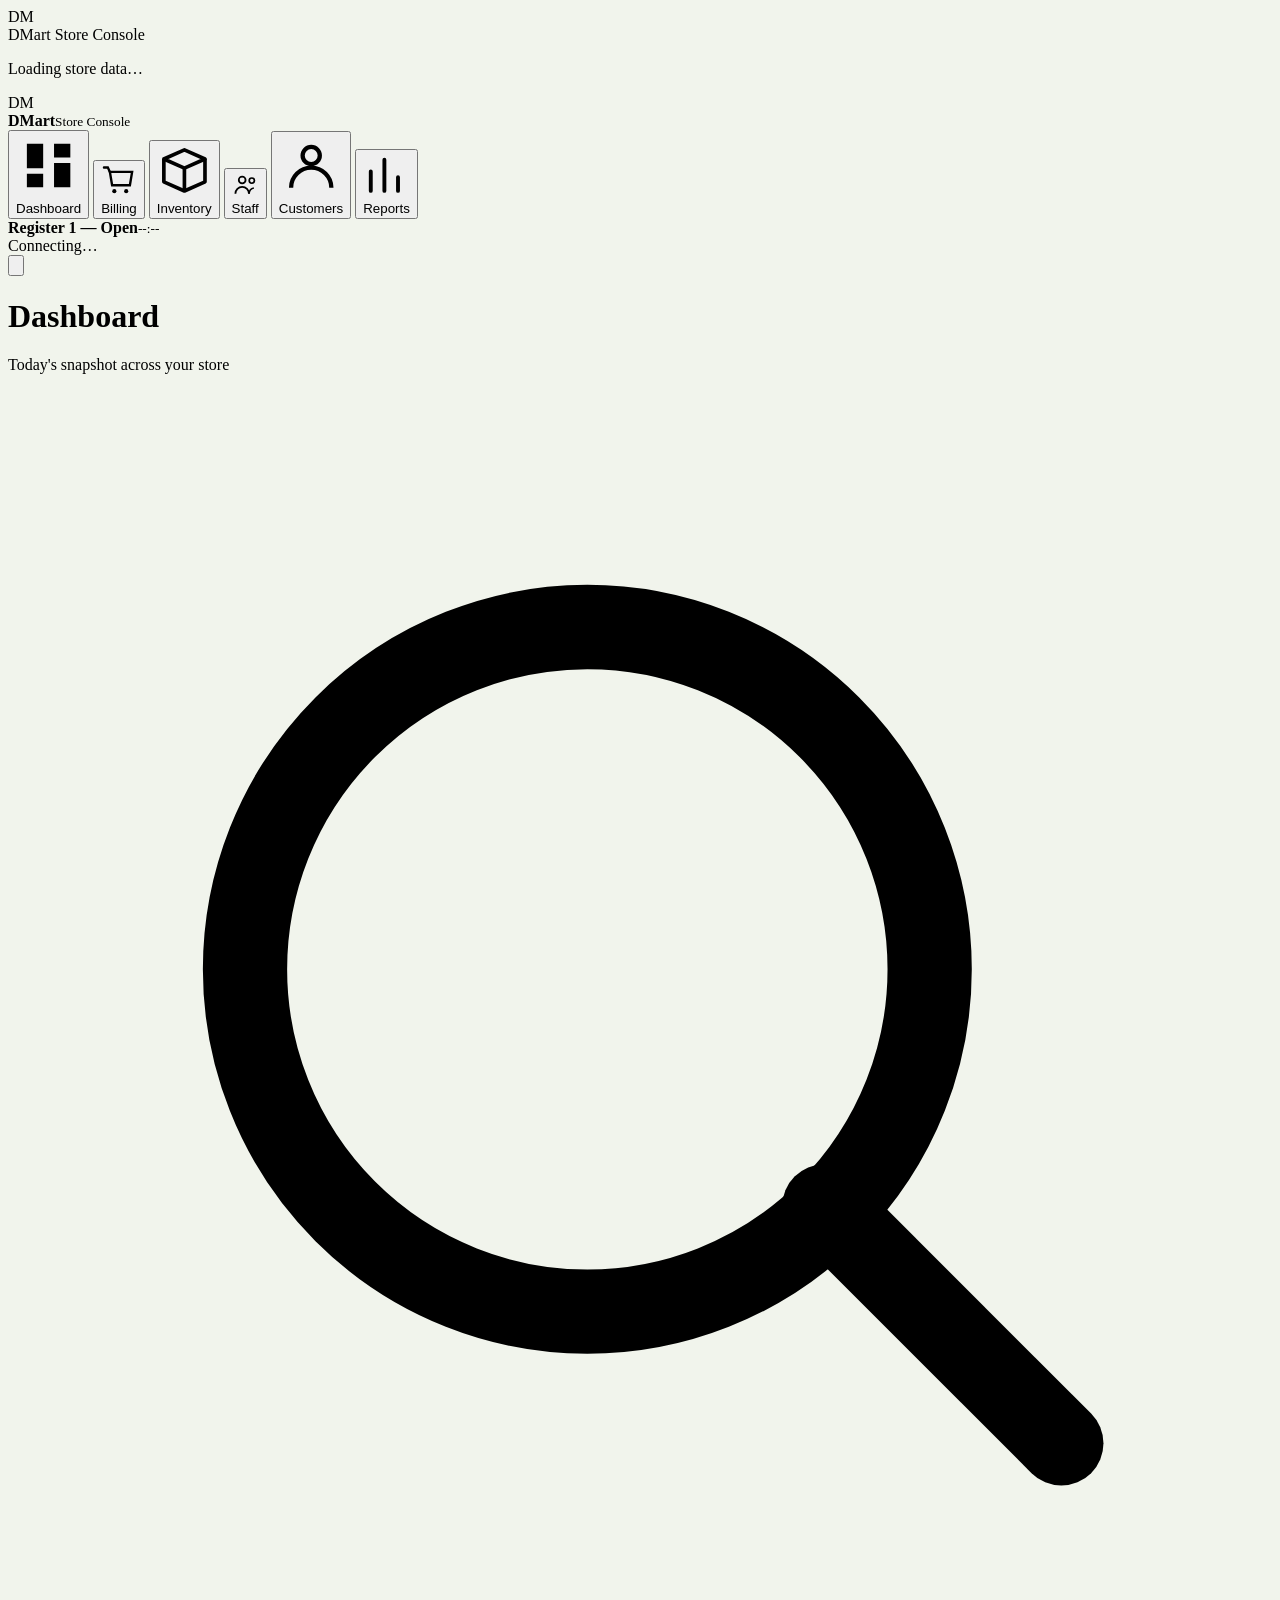
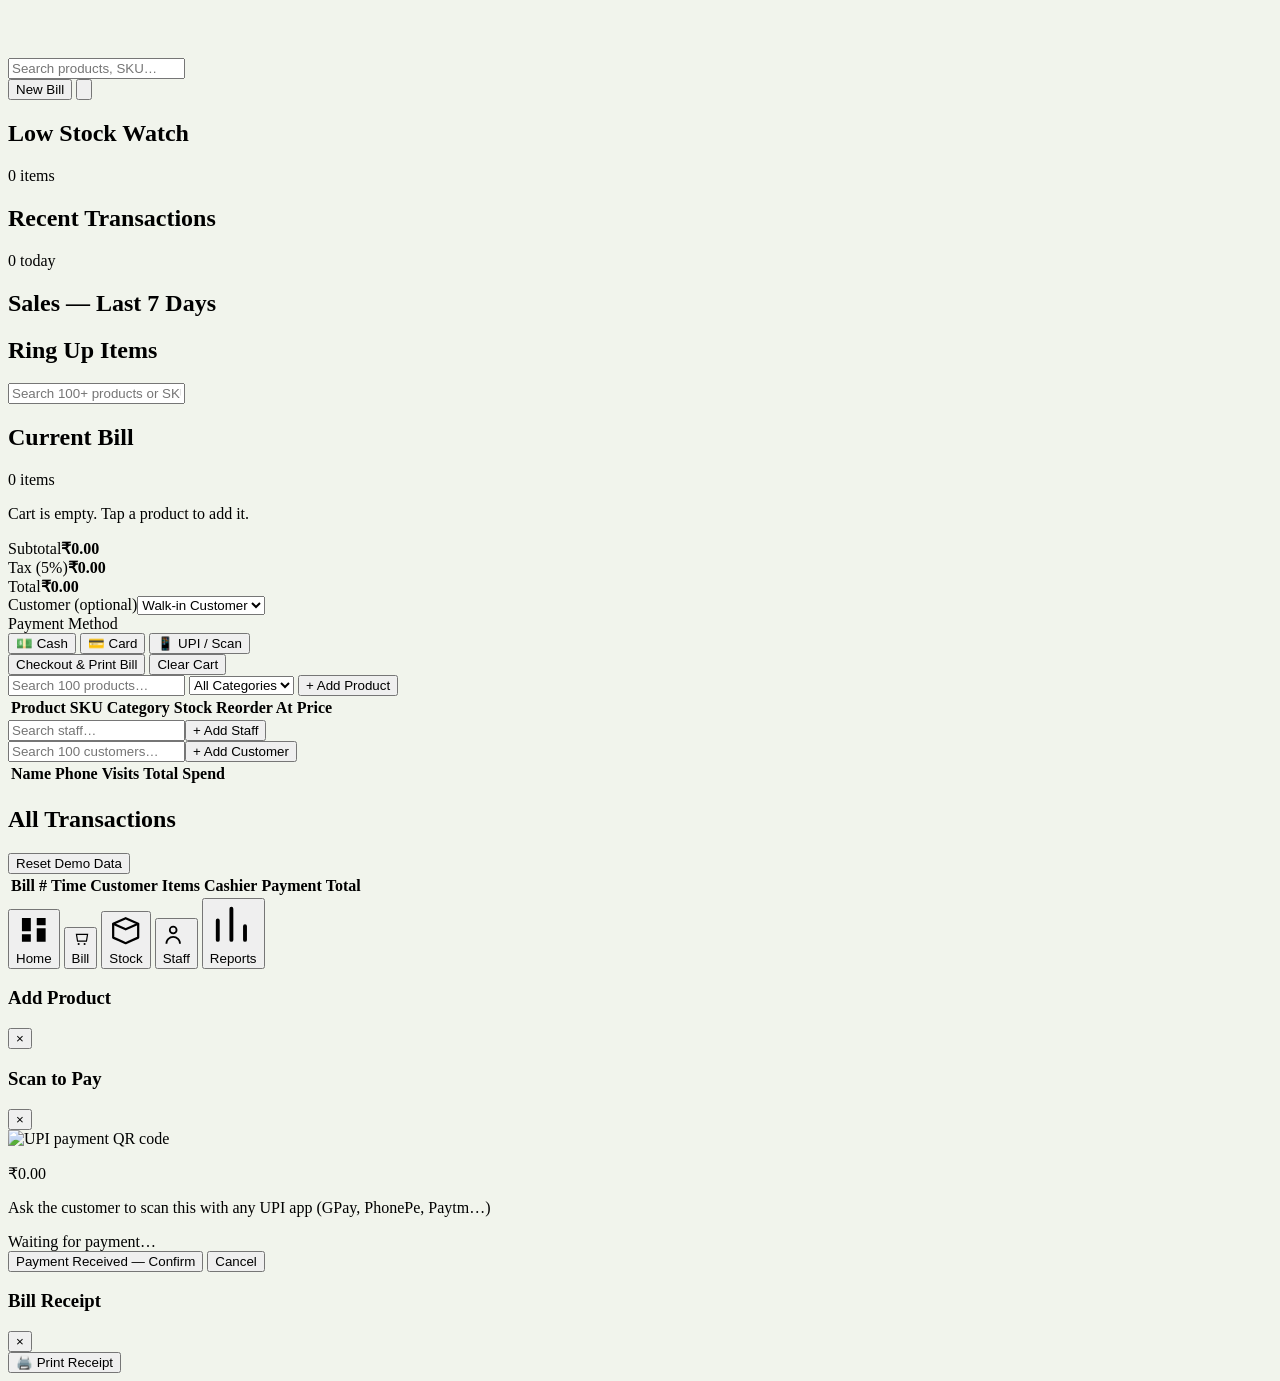
==== commit f3baa109: "Rename index.html.html to index.html" ====
--- a/index.html
+++ b/index.html
@@ -1,5 +1,5 @@
 <!DOCTYPE html>
-<html lang="en">
+<html lang="en" style="background:#F1F4EC;">
 <head>
 <meta charset="UTF-8">
 <meta name="viewport" content="width=device-width, initial-scale=1.0, maximum-scale=1.0, viewport-fit=cover">
@@ -9,23 +9,28 @@
 <meta name="apple-mobile-web-app-capable" content="yes">
 <meta name="apple-mobile-web-app-status-bar-style" content="black-translucent">
 <meta name="apple-mobile-web-app-title" content="DMart">
+<link rel="icon" href="data:image/svg+xml,%3Csvg xmlns='http://www.w3.org/2000/svg' viewBox='0 0 64 64'%3E%3Crect width='64' height='64' rx='14' fill='%231B3A2B'/%3E%3Crect x='10' y='10' width='44' height='44' rx='8' fill='%23E0A526'/%3E%3Ctext x='32' y='42' font-family='Georgia,serif' font-weight='700' font-size='24' fill='%231B3A2B' text-anchor='middle'%3EDM%3C/text%3E%3C/svg%3E">
 <title>DMart Manager — Store Console</title>
-<link rel="icon" href="data:image/svg+xml,%3Csvg xmlns='http://www.w3.org/2000/svg' viewBox='0 0 64 64'%3E%3Crect width='64' height='64' rx='14' fill='%231B3A2B'/%3E%3Crect x='10' y='10' width='44' height='44' rx='8' fill='%23E0A526'/%3E%3Ctext x='32' y='42' font-family='Georgia,serif' font-weight='700' font-size='24' fill='%231B3A2B' text-anchor='middle'%3EDM%3C/text%3E%3C/svg%3E">
+<link rel="apple-touch-icon" href="[data-uri]">
+<link rel="manifest" href="data:application/manifest+json,%7B%22name%22%3A%20%22DMart%20Manager%20%5Cu2014%20Store%20Console%22%2C%20%22short_name%22%3A%20%22DMart%22%2C%20%22start_url%22%3A%20%22.%22%2C%20%22display%22%3A%20%22standalone%22%2C%20%22background_color%22%3A%20%22%231B3A2B%22%2C%20%22theme_color%22%3A%20%22%231B3A2B%22%2C%20%22icons%22%3A%20%5B%7B%22src%22%3A%20%22data%3Aimage/png%3Bbase64%2CiVBORw0KGgoAAAANSUhEUgAAAMAAAADACAYAAABS3GwHAAAACXBIWXMAAAsTAAALEwEAmpwYAAASJklEQVR4nO1da5AVxRWe0lRMUklMxYrA9MoSQ2bu7d5FDYW73ctDIxh3xSeuCq6oRBBBBATER/CNTwoQE1EEWZZFEx%2BlxjIafGFisMzDt6KRxyZ/jTFWmZQa3U6dgSX7uLvc6Ttze%2B7MN1XfH6X29nx9vjnd55w%2B7TgJeAaNGfF9V4qJruQLXCnWuEq84CrxJpN8pyv5P13FP2dKaKByOHAV/5zmLphDJd50Fd8SzK3kC5isOX5QnT/MyepTVX8Ycxv4Oa7iG5jkf7c9WYCww4EUf2NStLJ6MfUQ5btOmp%2Bq%2BvqvM8mbmeKPM8m/gNFBeKwnB18yxV9kks/47pHDv%2B2k5RlcJ/JMivWu4v%2BB0cPoWVEc8H8zJe4dImtyTqU%2BrK5mhKt4G772MHpWmld4vEqKUU6lPEPH5IYwJe5jSnTiiw/jZ9Fw0OlKvrF6FB/sJPjZj9ZvruL/guHD8FkMHAS2JcVcp7l5fydJz9DRtYe6iv8Rhg/DZ2XgwFXiZQqdO0l4hsj8yUG8F5OPcKoqKwcfuw350%2B1Z/rhxX3GlWAXDh%2BEzexx0uoqvKPuSaPhxww9wlXgQxg/jZ0ngQIpHKc9UFuOvHnfYd6hUwfpLA%2BBAdd8X8C2Hjhx5YOzGz6R4FcYH42PJ5OCV2ERALgZffusTDKh9LYf41iEjR34jWutvbt7flfxhTAAMkFUCB5L/moI0kdk/oj0JmFRAh%2BEgiA5F8TDJTwP5MEBWiRw0iFNLMv7BMl/tKvGh9RcBwIEKz4Er%2BUfmGWNa96O8AYanKpsDV4qXjBJlVHRke/AAOGCRiIDPDmX8VHZK7gMGCANk6eDgYyrTL/7rv7ue3/agAXCgo%2BKAzp8XZfyu4ofjMAvEx9LHQSedUty3ACR/KAGDBcCBjp4Dfv%2BAxk%2BHkHefw4QBggORPg4k/8JVtX7/a38p1lsfJAAOVJwc8HUFjZ96sexpR4EJAAc6tRxI/slByv9WgbV/zTTrgwPAgSoDB/ViaqHN7/MwQBggywYHT/dc%2Bx9ZW4XNr/VJAVTZOPiyR2LMVfzcSpyA2glCn3tuXt%2B2OK8fuDmnX7zT12/e6%2BkdGz3dsQmIkoMdG72AW%2BKYuCbOiXuaA9t2YIIqxc/qLoANtgdULPiPhZ43M6efWuHDyBMi8idX%2BHruzHwwN7bto2hIvvb/SyAlOqwPaB844liub700p9/dAMNPKra1esEcHT6BW7eXItARGD/VSydgMP1i6Gih51%2BY1%2B%2B02p9gwCuKA/pILZmX08PG2LefgUDnXei440TbA%2BkPsonrZ1bhi1%2Bpwnv6dl/XN9m3o37RkG8kASy0PpACOOtsfPXTgHdaPT25JW/dngqDz6f4/z32B9IT06fl9XZEclKDHe2%2Bnj09Z92uesNV4i6KAG2xPZDumDUjb33CAC8WDihSlCgBSP4cLYHesj2Q7sse%2BlrAANMpwh3tvp7ckpwIkav464kJgdY1cv32evuTBHix7wnU8QkRgeQ7nSS0PakeIxDtyZD4Nq/0g/C2bbtjUnxAAvjM9kAWz8G6P2tYNNv%2BptiV4lPH9iAoa0gZRNsTAnhlXwqNGG/fC1gXAKXOYXzZFODNi3LZFgAVT6G2J7vY1upZL6CzKgCq6rQ9CYBnlYOLL8hnVwAoaYYAn1zuZ1MAtAHa1Q4DyLoH2tXu6drxPHsCoNNEtskHvERwMHVqPnsCoCN1tokHvERwQJHAzAmAzpXaJh7wEsHBL2/ysyeAratR9Gbb8DoSAjponzkBvLHOPvGAlwgOXlvnZU8A29vsEw94ieDg/bYMCsA26UCyOIAAEjAJgAcBwANACB3wAFgCwRt4WAJhDwBv0IE9ADbB8AYeNsGIAsEbdCAKhDAovIGHMCjyAPAGHcgDIBEGb%2BAhEYZMMLxBBzLBKIWAN/BQCoFaIHiDDtQCoRgO3sBDMRyqQeENOlANinJoeAMP5dA4DwBv0IHzADgQA2/g4UAMToTBG3TgRJjQNyzIlQ3LFuf0qitzeuMNvn5iua//eLdf9quYqA1MHO/2yj3l766xvc3TNyyM9j0ydyTSNg4dy/UxJ3E946f5QBxxt2mZG1MT2MvnlL%2B/0uol9tuaR4XMCqAQRh3H9WUX5fWWO/yKEYCNFvNHnZiQO74iAATQDzFNk3jQsSzpAiCsvKJ8XuChW%2Bx2c06NAE4%2Bg/dBVUP4v/OjY/v%2BncZJu5c3o37Cgwv4Shnn%2BJN50MK7VMNZdlmu4DsTSr0wTjZxvbNMnbabp5QmZJrjQhxkTgCFyK02MIT5Fw7cZJc2u7//hafvXJLTU1ryepiBIA5pEMEXPK6lhojglpRNS%2BP3Alvu8I0%2BUt1Bc1zob0MAMQmgUBu%2BxRflg01w2N86%2BiSuX1qdTAGceDqPXQCzppe%2BjIMAyuwBBvqajTshvAjIWOme26QJgPDMqvg2w6%2Bt9Y0%2BGhBAQgVAoJvpJ57GjSIvURpbIQGY7AvOPy%2B%2BOxeumpeLZIzwAAkSQNd9tWMmhv9dutbnz2viEwDdoBPauMYI/Zd74mleWzuh52/9YCzXk1vCfzwggIQJgPDsKt/oa3bcJK53bIxHAE%2BtNAs3Xnlx9JvhO67s%2B/W/aEZezzzfQKTYBCdPAAT6OyYGd%2BPCfCwCoP9%2B/CSzPcp7EUardrX39ZAUFfvdL3wIIC0egPDKGs9ok/fDcUL/aY0fiwDarjcrObj98ui8wK9u7OuJzpiym3N4gBQJgDDtPDMvQOHBOARAOYwjG8OLsmEij%2BwK2lPO6MvJw7fsFjwEkDIBPGB4WRt5jlfX%2BpELgEC3aZqM6f4b/Uj2RlW9El9UB9T1/yGAlAmAynxpSWPyPtfMz8ciAIpS%2BUeF9wJUXlAqHzN%2B2ld8VAkKAaRUAKXUutBGMQ4BEBbNDr8XoC/3s7f7Je2JhvUqGxkxvufdbvAAKRQAhRFN3%2BmFn/uxCIAO8JiEaekLHiUP113S8%2B9BACkUwN1XmQuAKj7jEABh6tTwnom%2B4PQlDzue9zb4fcZEiS%2Bqo4IAUi6AJ1eY17tTFCkuATxlOK4lc8OPaeUVhRNfvf8dPEAKBUCbTtOS3/omEZsACJR5DjsmcQwPlRjb2e5pdXzP3yE%2BCi3vIIAUCoBQc4xZ1SON3%2BSwfbECWH%2BdmRegM8/FjmXT0r5ffwoMFPq3EEBKBUBng03fizascQmAxGUytjAnxiYWqI7tSnxBABkRgMk5gS48tiw%2BARBuudRsk04lDfsax%2BYCBXjERX//Hh4gpQIwWWt3weQgfRgB0B7FOzr8%2BKikwaQUZHW3xBcEkBEPUKj%2BpVi0XpeLVQCESwwrVwdKjP15jdengUDvxBcEkBEBmBz06MJdV8UvgK13%2BXpoQ/gxXjBAYmzxnL6iunYf5R1YAqVUAKdNNhfAumvjFwCh5WweWWLs3Q1%2BcMxzX4kvCCAjHqDJ4JxwF9qXlkcAjy8zC4leVSAxtmxxcYkvCCAjAqCmWqbv1V/IMGoBEMafEn6clOP4a7d1/c52T9c1Fpf4ggAyIgCKm5u%2Bl0lfUVMBrL3GLCR6x8/%2B76U2FDh1dno/iS8IICMCOHyCuQC2tXplE8D2jV7QGjLsGEd3OzHWVCDkW6wXwyY4hQKgbKtJ%2B8SuuhuT3zQVAGHpQrOQKN1X8OSKcIkvCCADHoD6iJq%2B0ylnll8A1NzLOyr8WE%2BdzAuWWA%2BU%2BIIAMiAAiuKYvpNJ6XGpAiDMnRneC9BGt3p038QXNcGCADIsANMlRdeywoYA/nCnH/TqKXVOrgl5rhl7gBQKYPo0MwHQwfWBygbiFECp2Wu2p7PFvhJfEEAGPABdqmHyPudPi6crRLF47LbSbm6ZPT2894IHSJkAqN2f6fuQAdoUQCkJvKoiE18QQMo9wJICLcCLvUaplN%2BNSgBrrjYT8OlFJr4ggBQLwPS0VRTXE0UlAOpUbZLEe8igfIOAJVCKBHDP1bmyxv7jEADhhkvCvcfYE8z7iEIAKREAdU0w%2BfpTG0UKQSZJAG%2Bs8/TwscW/w2qD8wsQQMoEsGCWWSLp3muj6cMfpQAIc4q8k7h2QrjEFwSQQgFQ6t%2BkD9Dlc6LrwR%2B1AKico5jE2DUlNPQlYAlU4QKgDmgmRwujzj1ELQACdYEgDzUQ3lpfmgeDACpUAHQs0KTXJnmKn83NR3b5RJwCKAdm4o6wyhLA07f7et7MXHDeNezvUCuStuvLd1O8bePugADixYM3%2B31gshyZ0pIv%2BLfIWKnT89XzcsGVo0cYHBzp/hul3gNGWeZC4yQU6vPT378lEZfTyF9b2/%2B4J50ZnlOa40J/K05bGwiOrR%2BuBDRO4sYVnr0xt8jITFxZW1O0XW/POMsBCKAXIbQ8Io/xSAm1PRCAsG7YEEAIEmh5RGXQlA2m1oNxfEnhAYR1Y8%2BkB6CsaO7o3aedxp7Ig6ZXdHUQlQzctzSnXzbo5gwBCOvzWvECKOc6Fkg%2BBwwCsD8JAAQADwAhaHgALIHgDTZhCYQ9ALyBxh4Am2B4g03YBCMKBG%2BgEQVCGBTeYBPCoMgDwBto5AGQCIM32IREGDLB8AYamWCUQsAbbEIpRChvYNpIFkgfB%2B%2B3ZbAWiPrX2CYe8BLBAXWlzpwAomgoBaSDgxfvzOCRyKiOGgKVz8Evb8qgAG5bXN6zrUByObj10lz2BEDnbm0TD3iJ4MCkR1PFC6B2vHlXYiA9HOxq9wJbyJwACHRPre0JADyrHDyx3G7bFasCoOs9YYDZFuGciPolVaQA%2BI%2BF3hZTGxIg%2BRxsa/UCG8isAAgUAbA9EYBnhYObFtmL/iRGAHSnFbxA9kT4TqsXXNBh2/4cV4nPbA9i8UXYC2QNCw1u5YkarhSfkgA%2BtD2QoaOF3rwSEaGs4Lcr/WDObdsdk%2BIDWgJ1WB%2BIErqukeu319ufHMCLfekjm%2BzF/XsKgO90XCnesj6QPZjckg/u64URplOIO9p9feaUhBg/LYEUf91xFd9ieyDdMWs69gNpzfjONLhSKVYBSP4ceYA1tgfSG9SqfPtG%2B5MGeJF9%2BWfNSJbxB5B8teNKvsD6QApgcguPrVc/UD4O3l7vJWrZ0wP1Yh55gInWB9IP6poQHar0aE9dY0KNn9CQb3QGjRnxfesDGQB0cyTdBAlvUDl4d4Ovl8zL6eox9u1nIAxp4EMdepISCh0IdMPLLZfmkDVOMLa1evrmRblEZHiLQEdg/IEApGhNwICKAhVP0X1bv1nu4zxBQqI7Tyz39cUX5HXecmFbKEi%2Bdq8A3AZ%2BjvUBGaDmGB6cJqKCul/d6Ad38VK3CbRcid7Qt7d5AbfEMXFNnBP3NAe27cAEVfV8yl4BVNUfxpgSX9oeFAAOWDk4kPyL6lF88F4BBF5A8udggDBAlgUOJN/cw/j3COA86wMDwIEqhwDE2X0E8L1x/JtM8k9ghDBClmYOJP%2BEbL2PAPaEQ%2B%2B1PkAAHKgyRX96P0NkTQ6bYRggSysHkn/hjs55/Qpgjxd4wPpAAXCgYuHgvgGNPxBAgziMKdEJI4QRsnRx0FlVX1vrFPO4UrQnYMAAONCRcSDFeqfY5%2BC6mkGu5B9hAiBClgIOXMn/OUiOONgJ81QpPsf2wAFwwKIQgBIXOqGf5ub9XSVehhHCCFklcyD5Vsdx9gsvAAqLNvChSWibAoADZvLll/wjOu/ilPK4DeIERIVggKzyOOisqq85pSTj3ysCxVck4IUAcKBDcLDMiezZvR94EBMAEbJK4ECKR8lmoxOA4zic868yJZ62/nIAOFD9c%2BBK/nz1uOqvOXE8h44ceSBT4hUYIYyQJZODv5CNOnE%2Be8qmNyfgZQFwoPd%2B%2BRXfErvxdz3Djxt%2BAIrmIECWHA4eqaqv/7pT1ifYGAfRIRTO2TeArKIziPZEveEN8wxR%2BZOQLLNuCJmDq/i/mOTNThKeQXX%2BMFeKl2yTAmSEA8m3Dpb5aidhz36sXkxlSvzDOkFAKjlwqUJZirlWlzxFlVIr3oa9gX2DSRE6qXth6JJmm0%2BVzNUEQpD8vwkgEKhMDr5kij8%2BpD73I6dSH1fV%2BkzxdWi5Yt2YKgeSf0LdG/Z5gL2SHorT0q6dFA2vkAAjS%2BbX/kUm%2BYyDlP8tJ80P9WVkqqYl8AxK7EoA%2BYCywIHkO%2BlLX6X4WX16dWbpoZAW3dbhKn6Jq8RdVNBEN/i5ku%2BgHEMSLvMGRCgOaM6CuQvmMJjL52humeLzaa73Xk5h%2BfkfrwZnYNuTtE8AAAAASUVORK5CYII%3D%22%2C%20%22sizes%22%3A%20%22192x192%22%2C%20%22type%22%3A%20%22image/png%22%7D%2C%20%7B%22src%22%3A%20%22data%3Aimage/png%3Bbase64%2CiVBORw0KGgoAAAANSUhEUgAAAgAAAAIACAYAAAD0eNT6AAAACXBIWXMAAAsTAAALEwEAmpwYAAAgAElEQVR4nO2deZgdVZn/r6Mz7uPCT6HrNGlB7HvvOZ0EbSFd1Z10gCSEBCEhZAUiikLYA9kQk0BCAgHCEpKwBLIS9SeOGy6ACCgIo%2ByKICrgvjEzzu95RpwNOL/n3BBpY5buqnvve%2BrUp57n%2Byfk9rc%2B7/t%2B61TVqVKJQ/xo6ex8077dVaPijvFRrE%2BPEn1BFJtrosR8SsX6DpWYR6NYP6sS87Mo1n90UrH%2Bk0qMRXgAAzAgykCs//SXvrStR7le9UiU6NtdD9vWy2o97TTX4/bp0bq1q%2BuN0n2Xg6Opx6DhlZaWxIyJEjMvivXNUWy%2BqxL9Bxo4DRwGYKB4DOjfux4YJXqL64muN7oeyVjiyP3R1jv07aq7eoRK9EUqMd9UsfkX%2BYJDeAADMOA5A7F%2BXiXmTpWYpa1deuz%2BnZ1vk%2B7nHBy7PQb1DH5H1F2dEiXm%2BigxT6jEvCReSAgPYAAG8s/AS1Gif6Bifa2K9WR3ccU44hA/tt231wtcWo0S/T8eFArCAxiAgbAZiPWLKtYPR4lZ0dKte0ql0t9JzwKOAg19B14Um9%2BIFwLCAxiAgYIzECX611GiV70SBl4jPSM4Ajtau/TBUWyuVLH%2BpTTsCA9gAAZgYBcMxOYXKjEr9006Pig9NzhyfLgHT1SsT1axeYxio%2BHCAAzAQN4Y0E%2B5W7TRQZW9pOcJR06OlqQ6/JVX9P5THmCEBzAAAzCQhYEo0X%2BOEr25pct0S88XDj%2BPv4u6zYei2PwzzYZmAwMwAAPBMvCo6jIzS729r5MeOhzCx15J%2Ba0qNmerxPzcAzARHsAADMBAcxj4mbs9wCuFBR38UWwWRrH%2BdxoODQcGYAAGislAlJh/U4k5/129%2Bi3Sc4mjCXvub7vi17%2BXBg/hAQzAAAx4w8C/uhUBNyMYxIEdnZ2df9%2Ba6DMZ/OJFhvAABmDAWwai2PzWfbSIZwQCOaKu6qhXtuYVhwvhAQzAAAzkgIFYP62S6jjp%2BcWR8lDDqu9TiblFHCSEBzAAAzCQVwbudJ8vZhDn5HDfmY4Scwl784sXDsIDGICB3DMQJea/3Vdd23rb3iA93zh2c7i9oFWifyQNDMIDGIABGAiLgSjWz6hYH8oQ9nDbXvcxCD7BK18kCA9gAAYCZuDlKNFbWrv0O6XnHsdfHvLTv/YADIQHMAADMFAABqJE/4rVAOFX%2B1RsLuSqX74YEB7AAAwUdDVg1QFjD3g9V%2BNNPPYZZqq1PZ3lAUB4AAMwAAMFZiBKzBOtXYMHEwKacERxx0fd152kTzrCAxiAARiAAVXzQL8QdesPEwIadLhlllce9KPo8AAGYAAGYMA7BqLE3KC1/geCQB2P1q6hik/1ysON8AAGYAAGzO5DQKwf2ieuthEC6nC0JNXhKtF/ADoaDwzAAAzAQB4YiBLzu5Yu000IyHCoWE%2BOYvOf0icT4QEMwAAMwIAaSAiIzX%2B1Jvo4QkCq4e8%2B22teougoOhiAARiAgZwy8LJ7XZ0Q0N%2Bjt/d1UWKu9%2BDEITyAARiAARiw2T3Q693eNQSBPX3IJzZfBziaDgzAAAzAQFAMxPpWPii0i2PvIUPe7D69KH6SEB7AAAzAAAwk9fcgSvS39krKb2UloM/R1jv07SrR91N0FB0MwAAMwEDIDESJfpCPCb1ytPS2/x%2BVmEekTwrCAxiAARiAAdUMD2L9cHRQZa9CrwTUPuMb64coOooOBmAABmCgUAzE5rFBPYPfUSri0dLZ%2BSYVm3vFTwLCAxiAARiAgUQiBOgH3tWr31Iq3tP%2B%2Bm6KjqKDARiAARgoOAPfLMzbAe5dSF71EwcO4QEMwAAMJJ54EOtb3R44pdAPNvnxADaEBzAAAzBgvfIg1jeVQj6iWC8SNxnhAQzAAAzAQOKhB7FeUArxiBIztbYvsrTBCA9gAAZgAAYSLz14ObgPCLXG1RHuy0gemIvwAAZgAAZgwPrqgfsCbhSbpBTCMWh4pSWKzW%2BlTUV4AAMwAAMwkA8G9O9bu4aqUt6f%2BFeJ/o68mQgPYAAGYAAG8sNAFJt/1lr/QymvRxSbddImIjyAARiAARjIJQOxWV3K46Fic4K4eQgPYAAGYAAGcsxAFOuPlPJ07NOjdZToP0sbh/AABmAABmAg3wzoF1rijkopD8cBYw94vfvIgbxpCA9gAAZgAAaCYOCRXDwPoGJzhQdmITyAARiAARgIhoEoMZeUfD6iruoolZiXpI1CeAADMAADMBAYAy%2BpWB9a8vFo6x369ijRv/bAJIQHMAADMAAD4TEQ61%2B%2B8%2BAD/rHk28Erfx7AgfAABmAABgJnQK8t%2BXS0dnX0ss%2B/NBQID2AABmCgAAy81NKte0rePPWf6B95YArCAxiAARiAgfAZiPXTbb1tb/DhK3%2BXiJuB8AAGYAAGYKBYDCwVHf5uc4Io0f/jgREID2AABmAABgrDQJSY/1bDqu8TCwBRbL4ubQLCAxiAARiAgYIy8EXJd/6l/3iEBzAAAzAAA4VloCUxY5o7/Xt7XxfF5ofSfzjCAxiAARiAgUIzEJsn3Uxu2vxvTfSZ4n80wgMYgAEYgAEYsFHSMaspw3/vIUPerBL9e0yn8GAABmAABmDAiHsQxea3rV1db2x4AGhJzHzpPxbhAQzAAAzAAAyYVz3oMrMbOvzf1avfohL9B0yn8GAABmAABmDA%2BONBrJ/fKym/tWEBIIr1IvE/EuEBDMAADMAADNidhIAFDRn%2B7gtEUaz/HdMpPBiAARiAARjwkoF/dc/p1T0ARLGe48Efh/AABmAABmAABpJd3QroOKu%2B07%2B393UqNr8AOqCDARiAARiAAeOzBz%2Br674ArV16hgd/FMIDGIABGIABGEh270HUXZ1StwAQJeZ7QAd0MAADMAADMGC89yCK9UN1Gf4tSXW49B%2BD8AAGYAAGYAAGTL89aOky3dmv/mN9M6ZTeDAAAzAAAzBg8uNBbDZlGv5tvUPfrhL9gvgfgvAABmAABmAABmx/PYgS/edBPYPfkToAuNcJMJyigwEYgAEYgAGTOw%2Bi2JyWOgBEsX5c%2Bg9AeAADMAADMAADZuABINHfTzX8W7v0wRhO0cEADMAADMCAya0HLV2VD6S4%2BjdXSv9whAcwAAMwAAMwYNJ7EOvLBjr/X8POfxQdRQcDMAADMGDy7UGsf%2Blmer%2Bnf0u37hH/0QgPYAAGYAAGYMBm9qCnOmwgy//XYDqFBwMwAAMwAAMm/x7E5op%2BL/9HsfmN%2BA9GeAADMAADMAADtmm3AVp6BndiOEUHAzAAAzAAAwEx0G2G9mf5f6H4D0ViHrR2G3vQWG2nzKjas2dV7Yp5Fbtxadl%2B6bKKvXt1u33kxnb7xIZ2%2B6NN7fbnn0J4AAPSDLhadDXpatPVqKvVDUvKtdp1NTx5RrVW06626a0F9iDW5%2B0xAKhE3y/%2BQ1HTPDhwtLYzZ1bt5Quq9qtXVOxTDHbxho7woBEMuNr%2BysqyvWx%2BxZ4wU9uho%2Bm1qkCzJkr0t3Y7/N2%2BwSrW/yv9Q1HjPNhvuLHHTNe1gX/fWhotwxYGiszAvWu3BYKJ07R9z3B6rwp5/sT6f/fv7Hzbrpf/EzNV/EeiunvQNtzUlvSvX1yxT26UbzoID2DAPwae3FC21y2q1G4ZDOqhF6sQZ1G3OWZ3AeAG8R%2BI6ubBsHHGLptTsY/eWBZvLggPYCA/DLie4VYJe47U9OQkqLm0ZncPAP7Qgx%2BIMnowbpK2n1pesT/bKt9IEB7AQL4ZuHVl2U6dUeUhwiSA2RSbx3Y6/Nt6h75dJeYl8R%2BIUnngnvCdfnzV3rmKq33phonwIEQG7ri6bKcdx9sEKs8zKtYv7vQ5AJVUx4n/OJTKg0nTtL39aga/dINEeFAEBm6/qlx7aJB%2BbXLpQUtixvxtAIj1MukfhgbmQTxO208vr4g3BIQHMFA8Bj63omyHH0nfVnmbXbFZspMVAPNN8R%2BG%2BuXBe0fo2iYfz9ws3wQQHsBAcRl49uZ2u2xuxe4/ghUBlZf5Fetv7GwF4HnxH4b26MGEqdo%2BcB3L/dKND%2BEBDLzKwHeuLdujphACVB5mWKyf/6vhv29SjsR/FNrjBj7ulb7neLKfxsvwhQEPGXBvHa06v1JboaSfG689ePewjr3/EgBau/RY6R%2BEdu3BiKO0vWc1V/3SDQ7hAQzsmYG7rimzf0Di90xr6e4Y/ZcA0JKY%2BdI/CO3cgxNPrPLhHQYPgwcGcsXAjzeX7cc%2BUqWvJ37OtijR5/bZAVBvkf5B6K89GNSta3t0SxcywgMYgIG0DFwyr2L35SuE1rv5FpuNfQKA%2BZ74D0J/tXf/%2BiUs%2BTN4GDwwkH8GtlxUqT3DRI/3yQN9P28AeKj39Rp7ywqu/KWbFsIDGKgfA1%2B4rGzbR8r3V2RqHkSx%2BW0tAOw9ZMibMcUPMAaP0rXtNmk8DB8YgIHQGHC7lXYcxhsCyoNZoxLzcktn55tK%2B3ZXjQc/pvD64FhTe5dWukgRHsAADDSKgfvWttd6HT3fiHvQEndUSiruGC/9Q4ouc5i2965l%2BDN4GDwwED4D919btoNHy/ddVXC51//dJ4BPk/4hRZa7L8ayv3xTQngAA81j4K5VZVseye0AJTh7oqRjVknF5kLpIVjkp/154I/Bw%2BCBgaI%2BGPge3g6wYgEg1otcAFgtPQiLKPdu7AZe9RNvQggPYECOgS0XlWt7nkj3Y1VARYm%2BuqQS/RnpH1JEsckPg4fBAwMwsO1rgtL9WBVQUWy2uq8AfkP6hxRxe18Kn%2BYPAzAAA9s%2BIjTtOFYBVLMDQGJuK6nEPCo9EIv2YZ%2BnN/PEP42P4QcDMLCdge%2Bvb7fvH0MIUM0MALF%2BqBTF%2BhnpoVgUue0w3ZeyaHw0PhiAARj4awa%2BfmXZDuqR79OqIIoS81P3IaBfS/%2BQomjleWzxS9Nj8MEADOyKgWVzeB5ANWsmxeYX7hmA56UHYxE0Yaqu3eui%2BeEBDMAADOycAdcjx0/mM8KqKXNJ/96tAPw/6eEYut47Qtd2v6LoafwwAAMwsHsG7lnDrQDVhLkUxfqPLgD8WXpAhq4V81j6p%2Bkx%2BGAABvrLwPzTuRWgGj6b9AvuFsCL0gMyZHUfqe2zN1P4NH8YgAEY6C8D7k2pzsPl%2B7cKWbF%2BseTFDwlYn72YpX8aP40fBmBgoAxsXFoW798qcBEAGmjupGmaxkfjgwEYgIGUDBw9hb0BFAEgf2rtNva2q7j6p/nT/GEABtIy8JWVrAIoAkD%2BNP14tvul8dP4YQAGsjIwfhKrAKpBc4pbAA0y9s5VXP3T/Gn%2BMAADWRlwn0yXvqBTgYoA0KBNf2h8ND4YgAEYqA8DoyawCqAIAPkQT/7T%2BGn8MAAD9WNgy0U8C6AIAP5r2DjDlr80f5o/DMBAnbcIPvgIVgEUtwD81rK57PpH86f5wwAM1JuBpefyjQBFAPBX7lOWj66j8Gn%2BMAADMFBvBlxv5XPBpq4zi4cA62jm1Bm8%2Bkfjp/HDAAw0ioFjpnMbQBEA/NQNi1n%2Bp/nT/GEABhrFwLWLeCVQEQD8037DjX1yI4VP84cBGICBRjHww41l2zZcvt%2BrQMQtgDoZ6ZamaHw0PhiAARhoLANunxXpwakCEQGgTkZevoD7/zQ%2Bhh8MwECjGbhkHrcBFAHAL923lsKn%2BcMADMBAoxm4Zw2bAikCgD86cDTL/zR%2BGj8MwECzGBgySr7vqwDELYA6mDhzJsv/NH%2BaPwzAQLMYOO4ENgVSBAA/xP1/Gh/DDwZgoHkMXDqf5wAUAcAPffUK3v%2Bn%2BTEAYQAGmsXArSt5DkARAOSH/77dxj61icKn%2BcMADMBAsxh4ckPZtnbL93%2BVc/EMQEYDhx3BA4A0fho/DMBAsxnoPFx%2BgKqciwCQ0UD2/6fxMfxgAAaaz8CkaWwIpAgAsglq9izu/9P8GIAwAAPNZuCMk3kTQBEAZAPAinkEAJo/zR8GYKDZDCyfSwBQBADZALBxaZnmR/ODARiAgSYzsH4JbwIoAoBsAPjy5QQAmj/NHwZgoNkMfOEyAoAiAMgGgHtWEwBo/jR/GICBZjNw1yoCgCIAyAaAR26k8Gn%2BMAADMNBsBh5aRwBQBADZAOA2pKD50fxgAAZgoLkMPLGhXbT3qwDEPgAZDfzxZgIAjY/hBwMw0GwGnt7MCoAiAMgmqGe3EgBo/jR/GICBZjPgeq/0FbTKuVgByGggjY/[base64]%[base64]%2BYRKwAEAJoRAwkGYKAQDEgPUJVzcQuAFQDxIkZ4AAMwQAAwBIC8icZF44IBGIABVgCUB/[base64]/whtK4cYO3i0sQeN1bZrnLGHHa3tYRO0nTBV20nTtD3pI1V77qlVu%2BScql39yYr99PKKvXt1u31yQ5lGmqKRfnCs/HlvtNp6jH3wBvhIGzRuvKAifg6R8c4DbgF4cBLQqx60jzT2kKO1/fCHq3bR7Ipdv2RbOHjmZq4yixwAnOafXiEgpgwALoBLnz9kvPOAAODBSUD9W1kYM1HbM0%2Bp2usWV%2BwD13E1WLQAUB6p7VObCIIDHf5fWlkWP3fIeOkBAcCDk4DSeXDgaG1PPLFq1yys2IfXFXcwFCUAOK1cwCrAQPmYfjxX/9LcKk9FAPDgJKDsHrR2GzvyKG0/cWbF3rmqWKsDRQoABx%2Bh7bNbi3V%2Bs%2Bg715btvt3y5w0ZLz0gAHhwElD9PXAPHy48u2rvXRv%2BsChSAHDaclH457ReOuuUqvj5QsZbDwgAHpwE1FgP3FsIq86v2B8Fev%2B4aAFg3LFa3PM86IkN7faAEfLnCxlvPSAAeHASUPPeMJg9q2IfWhfWFWTRAoDTbVeGdQ4boaXncvUvzanyXAQAD04Caq4H7xlu7KyTqsG8SVDEAOAe/pT23Wc9s6XdDh0tf56Q8doDAoAHJwHJeDCox9Q2JXrg%2BnwHgSIGAHfu2Bho10y4V2WlzxEy3ntAAPDgJCBZD/Ybbuz5Z1Xs05vzGQSKGACcFpzBKsCumHBvxEifH2S894AAkNFA93DZQHX4MX7dm5syo5rq71j1iYpdNqdiF8%2Bu1Jqxe%2BJ4xvHVWvNpPyR/Dej9Y7Rdv6Scy21eU52/PrpoTv6uGN2W06E%2B2JlFn780fxv/uJ6Yhlvp361yLgJARgPTFOjHP%2BpXAFh8dmOupL6/vt3edlXZXnlepXbP1g1Y6b%2B1P5o6o2ofuVG%2BkTdT/3xdPj%2BtesV5bAy047mcPMOv/tIfuZ6Yhlvp361yLgJARgMJAAMfNKsXVuyHJmuvNyhxV5c3LC7OcMlrABg2ztjntsr754u%2BvaZc2xRL%2BrwMVAQAI%2BI7ASCjgWmKtCgrAHuSe4jLLT0n4/1dGfjYR6uFWGbOawBwunlZ/m7bNEqnfdyv3tJfEQCMiO8EgIwGpilSAsBf%2B/Gzre1249Ky7TnSzyDQM17be9aEPWTyHADGT%2BZhQHcOH7%2BpXPtolvT5SCMCgBHxnQCQ0UACQP2GkFvKdQ%2B0uWVd6Ya0s02EPntxuCEgzwHA6Y6rwz03/dUFs/P7UBwBwIj4TgDIaGCaQmUFYPf%2B/GRLe%2B2tAt%2BeERjUre1l88N8LiDvAeCjHyn2KsBPt7TbwTne%2BIcAYER8JwBkNDBNsRIA%2BufTP11a9vLNgRDfP897ACj6xkDuwVrpc5BFBAAj4jsBIKOBaYqVADCwD5q4NwakG9SOOufUau3ZBenGXy/lPQA4nRdgMOuPHIfDj5T3P4sIAEbEdwJARgPTFCwBYODLm26DIekmtaPOPCWcgRNCAKgeWsyNgW65JH8b/%2BwoAoAR8Z0AkNHANAVLABi4Z89uLdtZH/MvBHzizEqhA4Bv75y7TaekvWy2Jk6t5v68EQCMiO8EgIwGpilYAkD6pU738R7pZrWjVsyrFDYATJzm1%2B2ZroJtDHT36vYBD/O2HmOPmuLXeSMAGBHfCQAZDUxTtASAbJ85HXesX83Lva2Q981o0gYAH5efty7PfyDrr04%2BaeCB2G3L7VsPIgAYEd8JABkNTFO0vhWf1E6AafXojWX7Ac/eDnhfr7F3XVMuXABw/%2B0Iz7485x4alfazGXrspnLtS5YD9ee2K8ve9SACgBHxnQCQ0cA0hetb8eUtADjdfnW5tpQp7V1fHTRW2yc3lAsXAK75pH%2BvoN25Kp/nYSBaePbA%2B8i4SdrLHkQAMCK%2BEwAyGpimcH0rvjwGAKf5p/s3eE6YqQsXAGqb0IzS3n3DQdrTRurHm8vWHDpwX7ZcVPGyBxEAjIjvBICMBqYpXt%2BKL68B4OnNZXvwEX4NHqe1CyuFCgBOi1JcjTZSoW8MdPX5Aw%2B/Bx2ua2/T%2BNiDCABGxHcCQEYD0xSvb8WX1wDg5ONDaO55gLwNn6wBIO396Ebq/LPyF8T6%2BzZMd4oPZ61cUPG2BxEAjIjvBICMBqYpYN%2BKL88BwGnKDL/8dHK/SdqXZgYAH7nWh5raKpG0t/XWp5cP/Oq/PFLbpzb5e64IAEbEdwJARgPTFLBvxZf3APC1K/1bBXBav6RcqABw1yr/zoNbKpf2tt5K8w6/e17G5x5EADAivhMAMhqYpoB9K768B4C0TbHROnC0zs0VaD0CgNPRnp2H0DYGciErzcY/39vhlpRvPYgAYER8JwBkNDBNEftWfCEEgM9f6t/Vp9OF51QLFQDSLE83Wu43SftbL7nPHqfZ%2BMf3HkQAMCK%2BEwAyGpimiH0rvhACgNNhE/y6%2Btz%2BQKDbuEjam2YFAPeAWjLer/PgViWk/a2HHl7XbttSbvzjew8iABgR3wkAGQ1MU8i%2BFV8oAcA95Szt5c40b4f7ryEHgLSvqDVaIWwMtODMgfeN8a9s/ON7DyIAGBHfCQAZDUxTyL4VXygB4PGbyrX3v6X93FEHjDC13ybtT7MCQNpNanwcML7IPUvi3mpIu/GP7z2IAGBEfCcAZDQwTTH7VnyhBACnqR6%2BEpiHd9LrGQCc3GeSpT3vq/cMN/bRdfI%2Bp9UV56XY%2BGfsqxv/%2BN6DCABGxHcCQEYD0xSzb8UXUgBwr95J%2B7kzVQ7x%2B530egeAtPerGym3d760z2nk3mIYlmLHy8sXVHPTgwgARsR3AkBGA9MUtG/FF1IAcMvPvu1It13XLqoUJgA4nZTiifVGyt2WcHxIez1QbbmonHnjH997EAHAiPhOAMhoYJqC9q34QgoAPr6Lvl2HHK0LFQDSvLPeaK3K4cZA7gt%2BA/07F5xezVUPIgAYEd8JABkNTFPQvhVfaAFg2Ry/7j/31V3XlAsTAJyOPNavMBaP07naGOj2qwZ%2B9b%2BzjX9870EEACPiOwEgo4Fpitq34gstANxxtZ/PATi5V7mk/WlmALh5uX/n4v9e4mcI25k%2B/OH6bPzjew8iABgR3wkAGQ1MU9S%2BFV9oAcBd4ZnD/Lry3K4PjNG1zXKkPWpWAPBxY6CJU/PBu/uiZJrXWr%2B%2Bk41/fO9BBAAj4jsBIKOBaQrbt%2BILLQA4HX%2BCX0Onr756RaUwASDtK2yNlHsuwddbMX3lNpAa6N92xC42/vG9BxEAjIjvBICMBqYpbN%2BKL8QAsOxcv4ZOX7l35KX9aWYASLuJTSN18kl%2BM%2B%2Be4G8/RNdt4x/fexABwIj4TgDIaGCa4vat%2BEIMALdc4t%2B95%2B0acZQuVABwWnCGX8z7vjHQpfNTbPxz%2BK43/vG9BxEAjIjvBICMBqYpbt%2BKL8QA8NhN/gYApz09pR1aAEh7P7uRWuQp926Iu2E%2B0L/nsvmV3PYgAoAR8Z0AkNHANAXuW/GFGACcho6W93ZXum5xpVABwMk9nS7te1%2B5B0V93BgozW6W7SONfXJjfnsQAcCI%2BE4AyGhgmgL3rfhCDQCTPf0ugNMsz%2B5BNyMA3O7h65mrP%2BlXEHMaM3HgV//zB/jFSd96EPl3XXMAACAASURBVAHAiPhOAMhoYJoC9634Qg0Avt137qth49Kxk%2BcA4OQ%2BTyvtfV/1HOnXa5nuDZFGbPzjew8iABgR3wkAGQ1MU%2BS%2BFV%2BoAWDVJ/x9E8DJPacg7VGzA4B7Sl3a9x312YvLuX591W0WlPceRAAwIr4TADIamKbIfSu%2BUAOAa%2BzS3u5O7k0FaY%2BaHQDcJk0Hp/iyXRE2BnLnYFC3bsjGP773IAKAEfGdAJDRwDSF7lvxhRoAvr3G7wDg9iqQ9qjv8GkW/%2B4ztdLe7yj34SLpc3DOqQP3xX0oKIQeRAAwIr4TADIaGELxhRoAfrKl3buv0fXVzJnVQgYAt8mN%2B1yttP8%2BPZT5w41l%2B77egf/uTUsrQfQgAoAR8Z0AkNHAEIov1ADgNNjjVwGHH2kKGQDSbnMb8sZAy%2BY2duMf33sQAcCI%2BE4AyGhgCMUXcgBI80pVs7T/CH8%2BTdvsAOCeWndPr0ufg75aNFvmlsyzN7fb949p7MY/vvcgAoAR8Z0AkNHAEIov5AAw1eO9AJzcDnnSHkkEACd3C0Ta/77qOEzXbhs12/sbL6g0fOMf33sQAcCI%2BE4AyGhgCMUXcgD4mGde76jPX1rcAOCeXpf2f0etWdj8VYDDJgz86t/dQsnyb/rWgwgARsR3AkBGA0MovpADQJonq5up6xZVChsAnA4/plrojYG%2BdFlzNv7xvQcRAIyI7wSAjAaGUHwhB4DFs/162MzXVwGlAsCGFPveN1q3rGjeOZk2ozkb//jegwgARsR3AkBGA0MovpADwMrz/A4As2cVOwDUvnw31q8HNY%2BZ3pzPNd%2B3tt3um%2BI11TQb//jegwgARsR3AkBGA0MovpADwLoL/LvC7KsTZjZn2PgaAJxWzPMrpLm9I%2B5Z0/hnM846ZeB94IiUG//43oMIAEbEdwJARgNDKL6QA8BnPN8OeMJUAoB7mt091S59Lvrq1I81tiZ%2BsL7dHjCieRv/%2BN6DCABGxHcCQEYDQyi%2BkAPA51b4HQBGTSQAuPN0rmcPa9Y2BrqxcasAS88d%2BN/7wbEm9cY/vvcgAoAR8Z0AkNHAEIov5ADw5cv9DgDxOAKAO0/fvb7du42B3AOkoWz843sPIgAYEd8JABkNDKH4Qg4AX/PwXfO%2BclsVS3sk/QzAdh13QtW7c/PTBmwM5F79HOhvaT9E176hUK/f4FsPIgAYEd8JABkNDKH4Qg4At1/tdwCoHEIA2H6ubl3p37la24CNgUYeNfCr//kZN/7xvQcRAIyI7wSAjAaGUHwhB4C7rvFvqPSV%2BwKctEe%2BrAA4jfbs2w3ug0313BgozTMp9dj4x/ceRAAwIr4TADIaGELxhRwAvr3G7wDgHjaT9sinAHDThX69Eujkhna9/r5jp8ts/ON7DyIAGBHfCQAZDQyh%2BEIOAA9c53cAcBvBSHvkUwB45uZ2%2B4EUD8g1Um5o1%2BNv%2B9bqcm2PAYmNf3zvQQQAI%2BI7ASCjgSEUX8gB4DvX%2Bh0ABnXzFsCO52z5XL/qww1tN7yzsuj2Fhjovz2uThv/%2BN6DCABGxHcCQEYDQyi%2BkAOA29FN2t/daT9uAeRiY6DTTs5WI4/fVLb7jxj4ysbmixrzKqJvPYgAYER8JwBkNDCE4gs5AHyThwBzdQtgu86e5VeNuOH9%2BPr0f8%2BiFB%2BlqufGP773IAKAEfGdAJDRwBCKL%2BQAcNtVfq8AVA/lGYCdnbcHri/Xbo9In5%2B%2BuvCcdHXi9hJwewpIbvzjew8iABgR3wkAGQ0MofhCDgBf8fDd8r46cDTPAOzq3E0/3q8AMGRUuo2B1iyU3/jH9x5EADAivhMAMhoYQvGFHAC%2B6PlWwD3jCQB52sb5usUDvyofkWLjn3l13vjH9x5EADAivhMAMhoYQvGFHABuWeHfe%2BV9dfgxfnjv2zMA2%2BU%2BliR9jvpqxIf0gDYG%2BuzFfmz843sPIgAYEd8JABkNDKH4Qg4ANy/37yqyr46p0zvmoQaAdRf4d/4%2Bf2n/h/PEqQOv9ZkzG1%2BPvvUgAoAR8Z0AkNHAEIov5ABwbYoPrzRTJ57oh/e%2BBgD35Tz3nIT0eeqrKTP6d87uXt3uzcY/vvcgAoAR8Z0AkNHAEIov5ABwyTy/A0C9P/ISWgBwWnZuJZcbA5180sDr/IgGbfzjew8iABgR3wkAGQ0MofhCDgDnn%2BXX8NhRlzbwVa9QAsATG9prH02SPld9dcYeNgZ67KZybZOngf5/Ny1tDg%2B%2B9SACgBHxnQCQ0cAQii/kAOAatbS/u9P6JQSA/pzHM0/x6zy%2Bdw8bA33yLL82/vG9BxEAjIjvBICMBoZQfCEHAPclNWl/d6evXkEA6M95vG9te%2B3DSdLnq6%2BWnrvzuvnx5rI1h/q18Y/vPYgAYER8JwBkNDCE4gs5AKR5CruZyrK9bFFuAWzX1Bl%2Bncuho419ZicbA119foqNf0Ya%2B%2BSG5lz9%2B9iDCABGxHcCQEYDQyi%2BkAPAyBSbsDRL5ZF%2BvAKYlwDwhcv8eyXw%2Bh02BnJ7BCTjB87c3NOaW4O%2B9SACgBHxnQCQ0cAQii/kAOCGrLS/u9JhEwgAeQ90hxz91%2BfwU8srqTb%2B%2Be71za0L33oQAcCI%2BE4AyGhgCMUXagBwT49Le7s7nXKSP77nYQXA6ToP93Vw201v/30fmqy93PjH9x5EADAivhMAMhoYQvGFGgC%2BcbV/S8Z9tfI8Px4AzFMA8HFjoGkztq0C3LWqnGrjn681YeMf33sQAcCI%2BE4AyGhgCMUXagDYfJF/V4t9devK5jf%2BvAcAJ/dZXulz11du6H97Tdl%2B9CP%2Bbvzjew8iABgR3wkAGQ0MofhCDQBukx1pb3cl9637Rn7uNeQA4N6c2H%2BEX6sA04%2Bv2rYUG/9sXCoTAn3rQQQAI%2BI7ASCjgSEUX6gB4GzPNo/pq0N3eHhMWnkKAE6neb7BU3900OG6aRv/%2BN6DCABGxHcCQEYDQyi%2BUAPAuEl%2BXSX21Tmn%2BuV53gKAjxsD%2Bbzxj%2B89iABgRHwnAGQ0MITiCzEAuPex3eYq0t7uSu75BGmP8hwAnI6d7m/A823jH997EAHAiPhOAMhoYAjFF2IA%2BM61Za/v/3/fkx0A8xwAblnh7zMee9KcJm/843sPIgAYEd8JABkNDKH4QgwA65f4GwDGCz35HVoAcOr9UP5WAVwAfOB62TdAfOtBBAAj4jsBIKOBIRRfiAFgwZl%2BedxXy%2Bb6tfyf5wCwZmH%2BVgEkNv7xvQcRAIyI7wSAjAaGUHwhBoAJU/29MrxnjT/v/%2Bc9APx0S7sdPMrfc%2B3Lxj%2B%2B9yACgBHxnQCQ0cAQii%2B0APCTLf69J75dI47yb/k/zwHAadHs/KwCSG3843sPIgAYEd8JABkNDKH4QgsAPj8ctmyOf8v/eQ8Aj99U9jbw7ahNS/04/771IAKAEfGdAJDRwBCKL7QAMP90PwOA2zL2ezfIL/%2BGFgCcZp3kV03tTB8ca8Q2/vG9BxEAjIjvBICMBoZQfKEFAN8%2BGbtdx0z3Y/k3xABwz%2Bp0H%2BIpysY/vvcgAoAR8Z0AkNHAEIovpADw6I3%2BDoKty/0ZAKEFAKeJU/2qq7/Z%2BGejvEe%2B9iACgBHxnQCQ0cAQii%2BkALBygZ/L/52H%2B7P8G2oA%2BOzF/u79MFd44x/fexABwIj4TgDIaGAIxRdSABg1wc/lf5%2BWf0MNAG77557x/p3/th5jv3u9vD8%2B9yACgBHxnQCQ0cAQii%2BUAOA%2BECPt5c7k3lN/erO/V/%2BhBACnaz7p3wqQDxv/%2BN6DCABGxHcCQEYDQyi%2BUALAeWf45et2LZ/rv7%2BhBAAfNwbyYeMf33sQAcCI%2BE4AyGhgCMUXQgB45uZ2%2B/4xfjV%2BpyGjjH1qk7w/RQkATgvP9qe%2BDj/Gz9ryrQcRAIyI7wSAjAaGUHwhBIDrFvu39Ou0eqHf9/5DDACP3VS2%2Bw2XP/dOG5f6d/XvYw8iABgR3wkAGQ0MofjyHgCecw9/Ham93PbX5yf/Qw0AvtSY2/jHrUxJe%2BGrP31FADAivhMAMhoYQvHlPQBs8PDTv24vgi9fno/hH2IAuGuVPBOXevzmh289iABgRHwnAGQ0MITiy3MAcK9%2B%2BfhN%2BNM%2Bni9PQwsATkdPkePCt41/fO9BBAAj4jsBIKOBIRRfngPAqvMrXj7498ON%2Bbn6DzUAfHq5HBtzPNv4x/ceRAAwIr4TADIaGELx5TUAPLqu3VYOkfdvx6X/T3m85W%2BRAoBbHeoWeDZkULe2D1zvdwD0rQcRAIyI7wSAjAaGUHx5DQAnzPRv6d99iVDalzQKMQA4XS2wQuTjxj%2B%2B9yACgBHxnQCQ0cAQii%2BPAeDmZfIPee2o0RO1fdbTp76LGgDcDoz60OZy8NUr/A%2BBvvUgAoAR8Z0AkNHAEIovbwHg3rVlWx7p19X/4NHGPniD38u%2BRQwATp84s3mrAGMn%2BfvJZ597EAHAiPhOAMhoYAjFl6cA8IP17XbYOHnP%2BsptOvN1D7d7HYhCDgAPr2u3bcOLvfGP7z2IAGBEfCcAZDQwhOLLSwBwy%2BtHCb7atasHvtYvyUfTL2oAcDrpI9VCb/zjew8iABgR3wkAGQ0MofjyEADcR15mHF/17ol/9xqitDf1UOgBoBkbA/m88Y/vPYgAYER8JwBkNDCE4vM9ALh36sdP8uvK32nZ3Pw0/KIHAKeL51btgjMaJ583/vG9BxEAjIjvBICMBoZQfD4HgIfWlb3b6c9d%2Ba%2BYF87wL0oAQP72IAKAEfGdAJDRwBCKz9cAsGlpxZomv8LVn%2BG/ckFYw9%2BJAFAs%2BdaDCABGxHcCQEYDQyg%2B3wKAW0p1e%2BlL%2B7Kzp/1vvCC84e9EACiWfOtBBAAj4jsBIKOBIRSfLwHAPeW/6hMVe%2BBov5b8nYaONvb2q/L/tP%2BuRAAolnzrQQQAI%2BI7ASCjgSEUn3QAeHZr2V63uGIPGuvf4HcaN0nXnkWQbtqNFAGgWPKtBxEAjIjvBICMBoZQfFIB4P5ry3bRbH8Hv7vfv%2BD0am7e7c4iAkCx5FsPIgAYEd8JABkNDKH4mhkA7lvbbq88r1LbMtUNWOm/fVd6/xhtb7kk7Kv%2BviIAFEu%2B9SACgBHxnQCQ0cAQiq9RAeCxm8r2a1eW7eULqvb4E3Rtv3zpv7U/OuWkqn1yQ3GGvxMBoFjyrQcRAIyI7wSAjAa6neAGqsOP8av4psyopvo73KdWl82p1AKE2wjltJOrdtpx2o44Stv39cr/XQNVz3ht/%2BnS/A1%2B92ZCmvPXVxfNSffBnKz/rlOob1Y0QrdfXa6L5771IPd70vwd0r9b5VwEAA9OApL1oP0QXdvYJ6%2Bf8nV70OeZIff7pT3Mi1zYlj5fyATjAQHAg5OAZDx47whtZ8%2Bq2EdvzN9VPwFA3ncCAL1L5dwDAoAHJwE11wN3e%2BKcU6v20XXyDZ0AwAoAKwD0QEUAAAKCQGMZGDxK15ZQf7BefmgTAF49L9wC6D8P3AJgTihWAICAsNA/BvbtNnbCVG03LCnn9h7/nsQzAMURAYDerwgAQEAA2D0D7k2EpedW7Xevl2/aBIDdnytWAAgA9DMj4gHPABAmgrnSHzVR2wtmV%2By3Vuf7ob6BihWA4ogVAPleowISAcCDk4DSeeAG30kfqdobFlfs4zcVa%2BgTAOR9JwDQu1TOPSAAeHAS0J49OGCEsUdM0vbsWVW77oKyffCG4g58AoC85wQA%2BpYKwAMCgAcnAb3qQXmktocdre2JJ1bthedUaw/vuSV998VA6ebrq7gFUBxxC4B%2BqQgAQOBraNh/hLaVQ0xt33/3lb%2BucaY20A%2BboGtP40%2BapmvL9ueeWq09pLd6YcV%2B5uKyvWd12T61Sb7B5lEEgOKIACDf41RAYgUgo4HSDQHhAQzAQFEZkB6gKuciABAAxIsY4QEMwAABwBAApBMRKwA0IoYRDMBAPhiQ7v8q52IFgAAgXsQID2AABggAhgAgnYhYAaARMYxgAAbywYB0/1c5FysABADxIkZ4AAMwQAAwBADpRMQKAI2IYQQDMJAPBqT7v8q5WAEgAIgXMcIDGIABAoAhAEgnIlYAaEQMIxiAgXwwIN3/Vc7FCgABQLyIER7AAAwQAAwBQDoRsQJAI2IYwQAM5IMB6f6vci5WAAgA4kWM8AAGYIAAYAgA0omIFQAaEcMIBmAgHwxI93%2BVc7ECQAAQL2KEBzAAAwQAQwCQTkSsANCIGEYwAAP5YEC6/6ucixUAAoB4ESM8gAEYIAAYAoB0ImIFgEbEMIIBGMgHA9L9X%2BVcrAAQAMSLGOEBDMAAAcAQAKQTESsANCKGEQzAQD4YkO7/KudiBYAAIF7ECA9gAAYIAIYAIJ2IWAGgETGMYAAG8sGAdP9XORcrAAQA8SJGeAADMEAAMAQA6UTECgCNiGEEAzCQDwak%2B7/KuVgBIACIFzHCAxiAAQKAIQBIJyJWAGhEDCMYgIF8MCDd/1XOxQoAAUC8iBEewAAMEAAMAUA6EbECQCNiGMEADOSDAen%2Br3IuVgAIAOJFjPAABmCAAGAIANKJiBUAGhHDCAZgIB8MSPd/lXOxAkAAEC9ihAcwAAMEAEMAkE5ErADQiBhGMAAD%2BWBAuv%2BrnIsVAAKAeBEjPIABGCAAGAJA3vTs1jLNi%2BYFAzAAA01mwPVe6f6vci5WADIa%2BOPNBACaP80fBmCg2Qw8vZkAoAgAsgnqyQ0EAJo/zR8GYKDZDDyxgWcAFAFANgA8vI7Cp/nDAAzAQLMZePAGVgAUAUA2ANy9msKn%2BcMADMBAsxn45jUEAEUAkA0AX7ycWwA0f5o/[base64]%2Bu90lfQKudiBaAOJn5lJW8C0Pxp/jAAA81i4MsreQNAEQD80GXzeROA5k/zhwEYaBYDl8zjDQBFAPBDJ8zkOQCaP80fBmCgWQxMP543ABQBwA8NHW1ofjQ/GIABGGgSA4NHy/d9FYB4BqBORt63luJnAMAADMBAoxm4ZzX3/xUBwC/xHACNj%2BEHAzDQeAYunsvyvyIA%2BKWJ03gOgObHAIQBGGg0A0dP4f1/RQDwS%2B8ZbmrvptIAaYAwAAMw0BgGfrixbNuGy/d7FYh4BqCOZl63iNcBaXwMPxiAgUYxsGYhr/8pAoCfmsx3AWj%2BNH8YgIGGMTBxKvf/FQHAT7X1GPvIjTRAGiAMwAAM1JuBR9e120E98n1eBSRuAdTZ0GVzuA1A86f5wwAM1JuBJedw9a8IAH5r2BHa/mwrxc8AgAEYgIF6MeB6qvvyqnR/V4GJFYAGmPqZi3kbgOZP84cBGKgXA1uX8/CfIgDkQ0dNYU8Amj/NHwZgoF4MjJ/E1b8iAORHd1zNKgADgAEAAzCQlYGvX8nWv4pbAPnStONYBaD50/xhAAayMnDsdK7%2BFQEgf7rtSlYBGAAMABiAgbQM3HZV2bZ2y/dyFah4CLCB5vJ9ABofww8GYCA9A%2B55KukhqQIWAaDBBvNGAAOAAQADMDBwBtYv4cl/1fAAEOsXpVNI6PsCPLOFBkgDhAEYgIH%2BMvDUpnZ74Giu/lUj51OsXyxFif6z9JAMXcvmsjsgzZ/mDwMw0F8G5pzGrn%2Bq4bNJv%2BACwP%2BTHpCha/8R2n7nWh4IZAAwAGAABvbEwD2ry%2Bz5nzR%2BLkWx/qO7BfC89IAsgtzDLGwRTPNjAMIADOyagee2sumPatpc0r93KwC/kh6ORdFl87kVQPNjAMIADOyKgaXnsvSvmjWTYvOLUhTrZ6QHY1H0nuHGfvMabgUwABgAMAADOzLwtStZ%2BldNnEdRYn7iXgN8RHowFkk9R2r7o00UPwMABmAABrYz8Pj6dvv%2BMTz1r5oaAPSD7hmAO6SHYtE0/fgqzwPQ/BiAMAADr3zqd9oMhr9q8hyKYvN1twLwaemBWERdMo/nARgADAAYgIGL5rDhjxKYQVGsby5FsblGehgWUft2m9pOVzRAGiAMwEBRGbjpwkqtF0r3Y1VARYm%2Byr0FcIH0DymqBvUYe8slPBQo3YQQHsBA8xn4/KXl2oPR0n1YFVRRbBa6FYDTpH9IkfW%2BXmNvv5oQQANmCMNAcRi4/apyrfdJ919VYEVJx6ySijvGS/%2BQosscauy9awkB0k0J4QEMNJ6B%2B68t28GjeOhPCc%2Bd1i49trRPj9bSPwQZ%2B8Gxxt63lgZMA4YBGAiXAdfjOg%2Bn5ysP5l6UDC6XWjo736QS87L0j0HG6kNNbTMM6SJFeAADMNCIZf%2BOw7jyV37Mu5fbetveUHKHSvQfPPhB6JVnAngwkObLAIaB0B74ax9Jj1eezLkoNr8pbT%2BixHxP%2BgehVz1oG25qr8dIFy3CAxiAgawMbL6oYvfjaX/r14zT9/cJAHqL/A9CfT1w78Yum1thx0AaMEMYBnK7w5/b5If3/I1/8y02G18NALGZK/6D0E49mDBV20dv5LkA6WaG8AAGBra3/7HTud%2BvfJ1rXWb2XwJAS2LGiP8gtEsP3EcyvrySEEADZgjDgP8M3HZlufZWEz3deOtBFFcP%2B0sAGDS80iL9g9DuPWjrMXbR7Ip9bqt8gSM8gAEY2NmS/%2BULqrUdTunnxmsP9o6HvPsvAYA3AfKj8ZOr9p7VrAYwgBhAMOAPA3ddU7bjJ7Hkr3KgKDG/%2B6vhvy0AmDulfxjq/2rAOadW7VOb5Asf4QEMFJeBpzeXayuT7s0l%2BrfJhwexvmNnAWCp%2BA9DA/Jg6Ghjr1/M64LSTRDhQREZ%2BNTyiv3AGK76Vc7mlvsA4N8EALcvsPQPQ%2Bk8OHqKtl/iIUHxhojwoAgMuN1Kj5rC4Fc5nVlRV3XU3wSAdx58wD%2BqWL8o/eNQeg/GHavZRdCDBonwINSn%2B3m1z%2BR7RsX6xb2S8lv/JgC8siHQD8R/IMrsQe%2BHdO3WwLNbeVhQumkiPMj7k/2fW1G2U2dU6c1JEPPpkZ0O/9pzALG%2BzoMfiOq4f8CCM6r2ezcQBKQbKcKDPDHwyI3tdtmcij34CJb6VUAzKYrNNbsLAJOlfyBqzFsDx0zX9tpFFfvDjYQB6eaK8MBHBp7Y0G7XLqzYidN0rWfQi01wHrTE1Qm7DABtvUPfrmL9v9I/EjXOA/e6zsSpVbtiXsXes4YwIN10ER5IMuD2FLlkXqW25Tiv8pmgZ0%2BU6P/Zv7PzbbsMANtWAcx90j8UNc%2BDwaONPe6Eqr10fsXeurJsn9xAKGAoM5RDZMDVtttS3NX6jOOrdvAolvdVgeZNFOt7djv8tz0IaD4p/UORrAduH%2B9J07Q985SqXT63atcvqdgvXFa2d60q24fWlWtLhWxCJN/QER44Blwtupp0telq1NWq%2B5y4q90zTq7Wbv91Hk5fLfxcifWCPQaAlq7KBwpvFCGEYoEBGIABGEgC8mBYx5A9BoBSqfSaKNG/Fv%2BxCA9gAAZgAAZgwGb2IDa/cLO9PwHA7QdwFaZTeDAAAzAAAzBgAvBAX96v4b8tAHTE8j8Y4QEMwAAMwAAMqIwetMbmoH4HALdUoBLzc8ADPBiAARiAARgw%2BfUg1s/1e/l/%2B6ESs1L8hyM8gAEYgAEYgAGb1oMoMZeUBnrsm3R8ENMpPBiAARiAARgwufUgSvSBAw4AtVWA2Dwm/eMRHsAADMAADMCAGbgHsX64lPZo6dZnYDqFBwMwAAMwAAMmdx5ESces1AHA7RusEv2C9B%2BB8AAGYAAGYAAGzACGv/6z%2B75PKcsRJXoLplN4MAADMAADMGDy5MGGUtajpVv3ePCHIDyAARiAARiAgaS/KwAdceYAUFsFiM13AQ/wYAAGYAAGYMB470GU6AfrMvxrASAxU6X/IIQHMAADMAADMGD648GkugWA0uTJr41i/SzGU3wwAAMwAAMwYPze%2BW/y5NfWLwC4PQG6zGzxPwzhAQzAAAzAAAzYXS7/x/r0Ur2PvZLyW6PE/BvGU3wwAAMwAAMwYPzzINbPt3R2vqnUiEMl5nzxPxDhAQzAAAzAAAzYv736N3NLjTr2HjLkzSrRf8B4ig8GYAAGYAAGjDceRIn5XcOu/rcfLmFI/6EID2AABmAABmDA9Fn%2B7zir1OijrbftDVGif43xFB8MwAAMwAAMGHEPotj8prWr642lZhxRbE6T/oMRHsAADMAADMCAsSrRHy817XD7AiT6BxhP8cEADMAADMCAkfMgNo/V/b3/PR0q1ody0il8GIABGIABGDBiHrR2dfQ2dfi/GgLMlznxFD8MwAAMwAAMmKZ7ECXmcyWpY9/EvDeKzX9x4il%2BGIABGIABGDDNG/6x%2Bc%2B9hw/ZryR5qFgv46RT%2BDAAAzAAAzBgmnj1rxeXpI8Dxh7wehWbJznxFD8MwAAMwAAMmCZ4oH/kZm/JhyNKOmKVmJc48RQ/DMAADMAADJhGevBSS5fpLvl0qFhfx0mn8GEABmAABmDANPLe/zUl3479OzvfFiX6V5x4ih8GYAAGYAAGTCM8%2BLn7Mm/Jx6M1ro5QsX6RE0/xwwAMwAAMwICp69K/SswhJZ8PFevLOOkUPgzAAAzAAAyY%2BnkQ62Ul34/Ozs6/jxL9ICee4ocBGIABGIABU4/h/7DW%2Bh9KeTj2GWaqKtEvcOIpfhiAARiAARgwWYb/n6KeSnspT0droo/jpFP4MAADMAADMGDSe9BlZpbyeKhEr%2BXEU/wwAAMwAAMwYAbsQRSbK0t5PdzzACo293LiKX4YgAEYgAEYMAPwQN%2Bfm/v%2BuzraDtL7RLH5DSee4ocBGIABGIABs%2Bcr/8T8bt%2BkHJVCONy2he7LRZx4ih8GYAAGYAAGzG6Gv/6z6qkOeMsGqgAABT1JREFUK4V0qFhP5nsBFD6FDwMwAAMwYHa32c%2BkUoiH6taf4MRT/DAAAzAAAzBgdvLQn55TCvngzQAKn8KHARiAARgwOz7xv64U/NHb%2BzoV61s5%2BTQAGIABGIABGDDOgy%2BWJk9%2BbakIh3u1IUrMbZx4ih8GYAAGYKDgDNzZ1tv2hlKRjpbOzjdFifm2B%2BYjPIABGIABGLBN9yDWD7yrV7%2BlVMTjnQcf8I9RrB8CPJoPDMAADMBAoRiIzWODega/o1TkIzqospf70pH4yUB4AAMwAAMwkDTeA/fF3NYu/U7p%2BevF4ZZAoljfTfFRfDAAAzAAA0EzEJt73eq39Nz17pkAFes7xE8OwgMYgAEYgIGkAVf%2Bsb67sPf893S4JyF5RZDCo/nCAAzAQGgMRIn%2BwgFjD3i99Jz1%2B5g8%2BbVsFiQPK8IDGIABGDD1uvK/0e2BIz1ec3Oo2JzNtwNoQDQgGIABGMgxAy%2Br2FwoPU9zebiPItS%2BjCR/EhEewAAMwAAM2P5f9Zv/imIzTXqO5vqIYpNEsfkt4NF8YAAGYAAG8sBAFJvfqO5Kl/T8DOLYp%2BfAd/GaoDzUCA9gAAZgwOzeg9jcN2h4pUV6boZ19Pa%2BLkrMCuCjAcEADMAADPjIQJSYGzo7O/9eelwGe6jYnKBi/SfpE43wAAZgAAZgQG276v%2BPllhPl56PhTj2Hj5kP/cRBYqP4oMBGIABGJC96tcPRj2Vdum5WKyjt/d17vUKFesXaQA0ABiAARiAgSYz8HKU6FXu8/bS47Cwh0rMISrWv6T4KX4YgAEYgIEmMfDz1rg6Qnr%2BcbhbAkOGvPmVBwRfogHQAGAABmAABhp31W9u4GM%2Bnu4ZoGLzJMVP8cMADMAADNT3Xr/5ieo2I6XnHMduDvexBRWbJW4XJhoADQAGYAAGYCDT4I/Nf0aJXsy9/hwd0XCzb5ToLRQ/xQ8DMAADMJCOAf2VQT2D95eeZxwZHhKMYv04DYAGAAMwAAMw0M/B/1RrbA5n8IZwTJ782ijpmFXbn5kCoAnCAAzAAAwkO7vPr3%2BlEv1xNzOkxxZHnQ93D0fF%2BmQ%2BLkTxMwBgAAZgQG33INbPq1gvaO3qeiODtwCvDbqTrRLzrzQBmgAMwAAMFJSB2PxLlJh5LZ2db5KeSxwyQeBkFeunxUFEeAADMAADTRr8%2BjkVm7PdDGDwcvxd1G0%2BpBJ9PwVIE4YBGICBYBl4RHWZmW4r%2BRIHx45HS5fpVrHZpBL9ggewIjyAARiAgUwM6BdUbDZGSUfMxOPo1%2BG2eqzdHnCJkQZEA4IBGICBfDHgdoWtPdin38nY40h9tHRVPqBifZlKzM/EoUZ4AAMwAAO7GPr6OfddmCjRBzLyOOp9vEb1VIdFsbmSLxDShGnCMAADHjAQm1%2BoxKxs7dIHM/I4mna4LSLdk6QqMXdGiflv8UJAeAADMBA6A7F%2BUcX6YRWbC1t6Bne6CzPGHofosX9n59tUYiap2KxWsXmsBql0oSA8gAEYyDsD23rpo663tnZ1TORTvBzeHw7SlsSMcV8mVLH%2Bhkr0H8QLCeEBDMCA9wzo36tY31G7wu/uGL1XUn6rdD/n4Mh8vHtYx95RV3VUlOhz3Wspbt8BtiWWbjYID2BAgoFtva%2B298oG1xNdb9w7HvJuRg1HoY623rY37DPMVFV39YjaR4sSvThK9KooNlujxNwWJfrBKNbPOrnti6NY/1HF5j9o3DRuGIABcQZi8x%2B1nrStN9X6VK1nud5V62H66ijWi1xva%2B3SY1vijorredJ9t8RR%2Bv%2BqPpckYTAZYwAAAABJRU5ErkJggg%3D%3D%22%2C%20%22sizes%22%3A%20%22512x512%22%2C%20%22type%22%3A%20%22image/png%22%7D%5D%7D">
 <link rel="preconnect" href="https://fonts.googleapis.com">
-<link rel="preconnect" href="https://fonts.gstatic.com" crossorigin>
-<link href="https://fonts.googleapis.com/css2?family=Fraunces:opsz,wght@9..144,500;9..144,600;9..144,700&family=IBM+Plex+Sans:wght@400;500;600;700&family=IBM+Plex+Mono:wght@400;500&display=swap" rel="stylesheet">
 <link rel="stylesheet" href="style.css">
 </head>
 <body>
 
 <div class="boot-screen" id="bootScreen">
-  <div class="boot-logo-wrap"><span class="brand-mark">DM</span></div>
+  <div class="boot-logo-wrap">
+    <div class="boot-logo-ring"></div>
+    <div class="boot-logo-ring delay"></div>
+    <span class="brand-mark">DM</span>
+  </div>
   <div class="boot-title">DMart Store Console</div>
-  <div class="boot-progress"><div class="boot-progress-fill" id="bootFill"></div></div>
+  <div class="boot-progress"><div class="boot-progress-fill"></div></div>
+  <p id="bootMsg">Loading store data…</p>
 </div>
 
-<div class="app-shell" id="appShell">
-  <aside class="sidebar" id="sidebar">
+<div class="app-shell">
+  <aside class="sidebar">
     <div class="brand">
       <span class="brand-mark">DM</span>
       <div class="brand-text"><strong>DMart</strong><small>Store Console</small></div>
@@ -34,58 +39,44 @@
       <button class="nav-item active" data-view="dashboard"><svg viewBox="0 0 24 24"><path d="M4 13h6V4H4v9zm0 7h6v-5H4v5zm10 0h6V11h-6v9zm0-16v5h6V4h-6z"/></svg><span>Dashboard</span></button>
       <button class="nav-item" data-view="billing"><svg viewBox="0 0 24 24"><path d="M6 6h15l-1.5 9h-12z" fill="none" stroke="currentColor" stroke-width="1.6"/><circle cx="9" cy="19" r="1.4"/><circle cx="17" cy="19" r="1.4"/><path d="M2 3h2.6L6 6" fill="none" stroke="currentColor" stroke-width="1.6" stroke-linecap="round"/></svg><span>Billing</span></button>
       <button class="nav-item" data-view="inventory"><svg viewBox="0 0 24 24"><path d="M3 7l9-4 9 4-9 4-9-4z" fill="none" stroke="currentColor" stroke-width="1.6" stroke-linejoin="round"/><path d="M3 7v10l9 4 9-4V7" fill="none" stroke="currentColor" stroke-width="1.6" stroke-linejoin="round"/><path d="M12 11v10" stroke="currentColor" stroke-width="1.6"/></svg><span>Inventory</span></button>
+      <button class="nav-item" data-view="staff"><svg viewBox="0 0 24 24"><circle cx="9" cy="8" r="3" fill="none" stroke="currentColor" stroke-width="1.6"/><path d="M3 20c0-3.3 2.7-6 6-6s6 2.7 6 6" fill="none" stroke="currentColor" stroke-width="1.6"/><circle cx="17.5" cy="8.5" r="2.3" fill="none" stroke="currentColor" stroke-width="1.5"/><path d="M15 20c.3-2.6 2-4.6 4.3-5" fill="none" stroke="currentColor" stroke-width="1.5"/></svg><span>Staff</span></button>
       <button class="nav-item" data-view="customers"><svg viewBox="0 0 24 24"><circle cx="12" cy="8" r="3.2" fill="none" stroke="currentColor" stroke-width="1.6"/><path d="M4.5 20c0-4.1 3.4-7.5 7.5-7.5s7.5 3.4 7.5 7.5" fill="none" stroke="currentColor" stroke-width="1.6"/></svg><span>Customers</span></button>
       <button class="nav-item" data-view="reports"><svg viewBox="0 0 24 24"><path d="M4 20V10M11 20V4M18 20v-7" stroke="currentColor" stroke-width="2" stroke-linecap="round"/></svg><span>Reports</span></button>
     </nav>
     <div class="sidebar-foot">
       <div class="shift-pill"><span class="dot dot--live"></span><div><strong>Register 1 — Open</strong><small id="shiftClock">--:--</small></div></div>
-      <button class="reset-btn" id="resetDataBtn" title="Clear all bills and start fresh">
-        <svg viewBox="0 0 24 24"><path d="M4 4v6h6M20 20v-6h-6" stroke="currentColor" stroke-width="1.6" stroke-linecap="round" stroke-linejoin="round" fill="none"/><path d="M5 14a8 8 0 0 0 14.5 3.5M19 10A8 8 0 0 0 4.5 6.5" stroke="currentColor" stroke-width="1.6" stroke-linecap="round" fill="none"/></svg>
-        <span>Reset sales data</span>
-      </button>
+      <div class="sync-pill"><span class="dot" id="syncDot"></span><span id="syncLabel">Connecting…</span></div>
     </div>
   </aside>
-  <div class="sidebar-backdrop" id="sidebarBackdrop"></div>
 
   <div class="main">
     <header class="topbar">
       <button class="hamburger" id="hamburger" aria-label="Menu"><svg viewBox="0 0 24 24"><path d="M3 6h18M3 12h18M3 18h18" stroke="currentColor" stroke-width="2" stroke-linecap="round"/></svg></button>
       <div class="topbar-title"><h1 id="viewTitle">Dashboard</h1><p id="viewSub">Today's snapshot across your store</p></div>
       <div class="topbar-actions">
-        <div class="search-box"><svg viewBox="0 0 24 24"><circle cx="11" cy="11" r="6.5" fill="none" stroke="currentColor" stroke-width="1.6"/><path d="M20 20l-4.5-4.5" stroke="currentColor" stroke-width="1.6" stroke-linecap="round"/></svg><input type="text" id="globalSearch" placeholder="Search products, SKU…" autocomplete="off"></div>
+        <div class="search-box"><svg viewBox="0 0 24 24"><circle cx="11" cy="11" r="6.5" fill="none" stroke="currentColor" stroke-width="1.6"/><path d="M20 20l-4.5-4.5" stroke="currentColor" stroke-width="1.6" stroke-linecap="round"/></svg><input type="text" id="globalSearch" placeholder="Search products, SKU…"></div>
         <button class="btn btn-primary" id="quickBillBtn">New Bill</button>
         <button class="btn-icon" id="fullscreenBtn" title="Toggle fullscreen">
           <svg id="fsExpandIcon" viewBox="0 0 24 24"><path d="M4 9V5a1 1 0 0 1 1-1h4M20 9V5a1 1 0 0 0-1-1h-4M4 15v4a1 1 0 0 0 1 1h4M20 15v4a1 1 0 0 1-1 1h-4" stroke="currentColor" stroke-width="1.8" stroke-linecap="round" stroke-linejoin="round" fill="none"/></svg>
           <svg id="fsCompressIcon" viewBox="0 0 24 24" style="display:none;"><path d="M9 4v4a1 1 0 0 1-1 1H4M15 4v4a1 1 0 0 0 1 1h4M9 20v-4a1 1 0 0 0-1-1H4M15 20v-4a1 1 0 0 1 1-1h4" stroke="currentColor" stroke-width="1.8" stroke-linecap="round" stroke-linejoin="round" fill="none"/></svg>
         </button>
       </div>
-      <div class="search-results" id="searchResults"></div>
     </header>
 
     <main class="view-area" id="viewArea">
-
       <section class="view active" id="view-dashboard">
         <div class="ticket-row" id="statTickets"></div>
         <div class="split-row">
-          <div class="panel">
-            <div class="panel-head"><h2>Low Stock Watch</h2><span class="chip chip--alert" id="lowStockCount">0 items</span></div>
-            <div class="ledger" id="lowStockLedger"></div>
-          </div>
-          <div class="panel">
-            <div class="panel-head"><h2>Recent Transactions</h2><span class="chip" id="txCountToday">0 today</span></div>
-            <div class="ledger" id="recentTxLedger"></div>
-          </div>
+          <div class="panel"><div class="panel-head"><h2>Low Stock Watch</h2><span class="chip chip--alert" id="lowStockCount">0 items</span></div><div class="ledger" id="lowStockLedger"></div></div>
+          <div class="panel"><div class="panel-head"><h2>Recent Transactions</h2><span class="chip" id="txCountToday">0 today</span></div><div class="ledger" id="recentTxLedger"></div></div>
         </div>
-        <div class="panel">
-          <div class="panel-head"><h2>Sales — Last 7 Days</h2><span class="chip" id="weekTotalChip">₹0.00</span></div>
-          <div class="bar-chart" id="salesChart"></div>
-        </div>
+        <div class="panel"><div class="panel-head"><h2>Sales — Last 7 Days</h2></div><div class="bar-chart" id="salesChart"></div></div>
       </section>
 
       <section class="view" id="view-billing">
         <div class="pos-grid">
           <div class="panel pos-catalog">
-            <div class="panel-head"><h2>Ring Up Items</h2><input type="text" id="posSearch" class="inline-search" placeholder="Search 120+ products or SKU…" autocomplete="off"></div>
+            <div class="panel-head"><h2>Ring Up Items</h2><input type="text" id="posSearch" class="inline-search" placeholder="Search 100+ products or SKU…"></div>
             <div class="chip-row" id="posCategoryChips"></div>
             <div class="product-grid" id="posProductGrid"></div>
           </div>
@@ -93,16 +84,19 @@
             <div class="panel-head"><h2>Current Bill</h2><span class="chip" id="cartCount">0 items</span></div>
             <div class="cart-list" id="cartList"><p class="empty-note">Cart is empty. Tap a product to add it.</p></div>
             <div class="cart-summary">
-              <label class="field"><span>Customer (optional)</span><select id="cartCustomer"><option value="">Walk-in Customer</option></select></label>
               <div class="row"><span>Subtotal</span><strong id="cartSubtotal">₹0.00</strong></div>
               <div class="row"><span>Tax (5%)</span><strong id="cartTax">₹0.00</strong></div>
               <div class="row total"><span>Total</span><strong id="cartTotal">₹0.00</strong></div>
-              <div class="pay-methods" id="payMethods">
-                <button class="pay-btn active" data-method="Cash">💵 Cash</button>
-                <button class="pay-btn" data-method="Card">💳 Card</button>
-                <button class="pay-btn" data-method="UPI">📱 UPI</button>
+              <label class="field"><span>Customer (optional)</span><select id="cartCustomer"><option value="">Walk-in Customer</option></select></label>
+              <div class="field">
+                <span>Payment Method</span>
+                <div class="pay-method-row" id="payMethodRow">
+                  <button type="button" class="pay-opt active" data-pay="Cash">💵 Cash</button>
+                  <button type="button" class="pay-opt" data-pay="Card">💳 Card</button>
+                  <button type="button" class="pay-opt" data-pay="UPI">📱 UPI / Scan</button>
+                </div>
               </div>
-              <button class="btn btn-primary btn-block" id="checkoutBtn" disabled>Charge ₹0.00</button>
+              <button class="btn btn-primary btn-block" id="checkoutBtn">Checkout &amp; Print Bill</button>
               <button class="btn btn-ghost btn-block" id="clearCartBtn">Clear Cart</button>
             </div>
           </div>
@@ -110,85 +104,72 @@
       </section>
 
       <section class="view" id="view-inventory">
-        <div class="panel">
-          <div class="panel-head panel-head--wrap">
-            <h2>Inventory</h2>
-            <div class="head-tools">
-              <input type="text" id="invSearch" class="inline-search" placeholder="Search product or SKU…" autocomplete="off">
-              <select id="invCategoryFilter"><option value="">All categories</option></select>
-              <button class="btn btn-primary" id="addProductBtn">+ Add Product</button>
-            </div>
-          </div>
-          <div class="table-wrap">
-            <table class="data-table">
-              <thead><tr><th>Product</th><th>SKU</th><th>Category</th><th>Price</th><th>Stock</th><th>Status</th><th></th></tr></thead>
-              <tbody id="invTableBody"></tbody>
-            </table>
-          </div>
-          <div class="pagination" id="invPagination"></div>
+        <div class="toolbar">
+          <input type="text" id="invSearch" class="inline-search" placeholder="Search 100 products…">
+          <select id="invCategoryFilter"><option value="">All Categories</option></select>
+          <button class="btn btn-primary" id="addProductBtn">+ Add Product</button>
+        </div>
+        <div class="table-wrap">
+          <table class="ledger-table" id="invTable"><thead><tr><th>Product</th><th>SKU</th><th>Category</th><th>Stock</th><th>Reorder At</th><th>Price</th><th></th></tr></thead><tbody id="invTableBody"></tbody></table>
+          <div class="pager" id="invPager"></div>
         </div>
       </section>
 
+      <section class="view" id="view-staff">
+        <div class="toolbar"><input type="text" id="staffSearch" class="inline-search" placeholder="Search staff…"><button class="btn btn-primary" id="addStaffBtn">+ Add Staff</button></div>
+        <div class="card-grid" id="staffGrid"></div>
+      </section>
+
       <section class="view" id="view-customers">
-        <div class="panel">
-          <div class="panel-head panel-head--wrap">
-            <h2>Customers</h2>
-            <div class="head-tools">
-              <input type="text" id="custSearch" class="inline-search" placeholder="Search name or phone…" autocomplete="off">
-              <button class="btn btn-primary" id="addCustomerBtn">+ Add Customer</button>
-            </div>
-          </div>
-          <div class="table-wrap">
-            <table class="data-table">
-              <thead><tr><th>Name</th><th>Phone</th><th>Email</th><th>Visits</th><th>Total Spend</th><th>Last Visit</th><th></th></tr></thead>
-              <tbody id="custTableBody"></tbody>
-            </table>
-          </div>
-          <div class="pagination" id="custPagination"></div>
+        <div class="toolbar"><input type="text" id="custSearch" class="inline-search" placeholder="Search 100 customers…"><button class="btn btn-primary" id="addCustBtn">+ Add Customer</button></div>
+        <div class="table-wrap">
+          <table class="ledger-table" id="custTable"><thead><tr><th>Name</th><th>Phone</th><th>Visits</th><th>Total Spend</th><th></th></tr></thead><tbody id="custTableBody"></tbody></table>
+          <div class="pager" id="custPager"></div>
         </div>
       </section>
 
       <section class="view" id="view-reports">
-        <div class="chip-row" id="reportRangeChips">
-          <button class="range-chip" data-range="today">Today</button>
-          <button class="range-chip" data-range="week">This Week</button>
-          <button class="range-chip" data-range="month">This Month</button>
-          <button class="range-chip active" data-range="all">All Time</button>
-        </div>
         <div class="ticket-row" id="reportTickets"></div>
-        <div class="split-row">
-          <div class="panel">
-            <div class="panel-head"><h2>Top Selling Products</h2></div>
-            <div class="ledger" id="topProductsLedger"></div>
-          </div>
-          <div class="panel">
-            <div class="panel-head"><h2>Sales by Category</h2></div>
-            <div class="bar-chart bar-chart--h" id="categoryChart"></div>
-          </div>
+        <div class="panel">
+          <div class="panel-head"><h2>All Transactions</h2><button class="btn btn-ghost" id="resetDataBtn">Reset Demo Data</button></div>
+          <div class="table-wrap"><table class="ledger-table" id="txTable"><thead><tr><th>Bill #</th><th>Time</th><th>Customer</th><th>Items</th><th>Cashier</th><th>Payment</th><th>Total</th></tr></thead><tbody id="txTableBody"></tbody></table></div>
         </div>
       </section>
+    </main>
 
-    </main>
+    <nav class="bottom-nav">
+      <button class="bn-item active" data-view="dashboard"><svg viewBox="0 0 24 24"><path d="M4 13h6V4H4v9zm0 7h6v-5H4v5zm10 0h6V11h-6v9zm0-16v5h6V4h-6z"/></svg><span>Home</span></button>
+      <button class="bn-item" data-view="billing"><svg viewBox="0 0 24 24"><path d="M6 6h15l-1.5 9h-12z" fill="none" stroke="currentColor" stroke-width="1.6"/><circle cx="9" cy="19" r="1.4"/><circle cx="17" cy="19" r="1.4"/></svg><span>Bill</span></button>
+      <button class="bn-item" data-view="inventory"><svg viewBox="0 0 24 24"><path d="M3 7l9-4 9 4-9 4-9-4z" fill="none" stroke="currentColor" stroke-width="1.6" stroke-linejoin="round"/><path d="M3 7v10l9 4 9-4V7" fill="none" stroke="currentColor" stroke-width="1.6" stroke-linejoin="round"/></svg><span>Stock</span></button>
+      <button class="bn-item" data-view="staff"><svg viewBox="0 0 24 24"><circle cx="9" cy="8" r="3" fill="none" stroke="currentColor" stroke-width="1.6"/><path d="M3 20c0-3.3 2.7-6 6-6s6 2.7 6 6" fill="none" stroke="currentColor" stroke-width="1.6"/></svg><span>Staff</span></button>
+      <button class="bn-item" data-view="reports"><svg viewBox="0 0 24 24"><path d="M4 20V10M11 20V4M18 20v-7" stroke="currentColor" stroke-width="2" stroke-linecap="round"/></svg><span>Reports</span></button>
+    </nav>
   </div>
 </div>
 
-<div class="modal-backdrop" id="genericBackdrop">
-  <div class="modal" id="genericModal">
-    <div class="modal-head"><h3 id="genericModalTitle">Modal</h3><button class="modal-close" id="genericModalClose">&times;</button></div>
-    <div class="modal-body" id="genericModalBody"></div>
+<div class="modal-backdrop" id="modalBackdrop"><div class="modal" id="modal"><div class="modal-head"><h3 id="modalTitle">Add Product</h3><button class="modal-close" id="modalClose">&times;</button></div><div class="modal-body" id="modalBody"></div></div></div>
+<div class="modal-backdrop" id="qrBackdrop"><div class="modal qr-modal" id="qrModal">
+  <div class="modal-head"><h3>Scan to Pay</h3><button class="modal-close" id="qrClose">&times;</button></div>
+  <div class="modal-body qr-body">
+    <div class="qr-wrap">
+      <img id="qrImage" alt="UPI payment QR code" width="200" height="200" onerror="this.style.display='none'; document.getElementById('qrFallback').style.display='flex';">
+      <div id="qrFallback" class="qr-fallback" style="display:none;">QR code needs an internet connection to load. You can still confirm the payment manually below.</div>
+    </div>
+    <p class="qr-amount" id="qrAmount">₹0.00</p>
+    <p class="qr-hint">Ask the customer to scan this with any UPI app (GPay, PhonePe, Paytm…)</p>
+    <div class="qr-status" id="qrStatus"><span class="spinner-sm" style="width:14px;height:14px;"></span><span>Waiting for payment…</span></div>
+    <button class="btn btn-primary btn-block" id="qrConfirmBtn">Payment Received — Confirm</button>
+    <button class="btn btn-ghost btn-block" id="qrCancelBtn">Cancel</button>
   </div>
-</div>
+</div></div>
 
-<div class="modal-backdrop" id="receiptBackdrop">
-  <div class="modal receipt-modal" id="receiptModal">
-    <div class="modal-head no-print"><h3>Bill Receipt</h3><button class="modal-close" id="receiptClose">&times;</button></div>
-    <div class="modal-body" id="receiptBody"></div>
-    <div class="modal-body no-print" style="padding-top:0;">
-      <button class="btn btn-primary btn-block" id="printReceiptBtn">🖨️ Print Receipt</button>
-    </div>
+<div class="modal-backdrop" id="receiptBackdrop"><div class="modal receipt-modal" id="receiptModal">
+  <div class="modal-head no-print"><h3>Bill Receipt</h3><button class="modal-close" id="receiptClose">&times;</button></div>
+  <div class="modal-body" id="receiptBody"></div>
+  <div class="modal-body no-print" style="padding-top:0;">
+    <button class="btn btn-primary btn-block" id="printReceiptBtn">🖨️ Print Receipt</button>
   </div>
-</div>
-
+</div></div>
 <div class="toast" id="toast"></div>
 
 <script src="script.js"></script>
